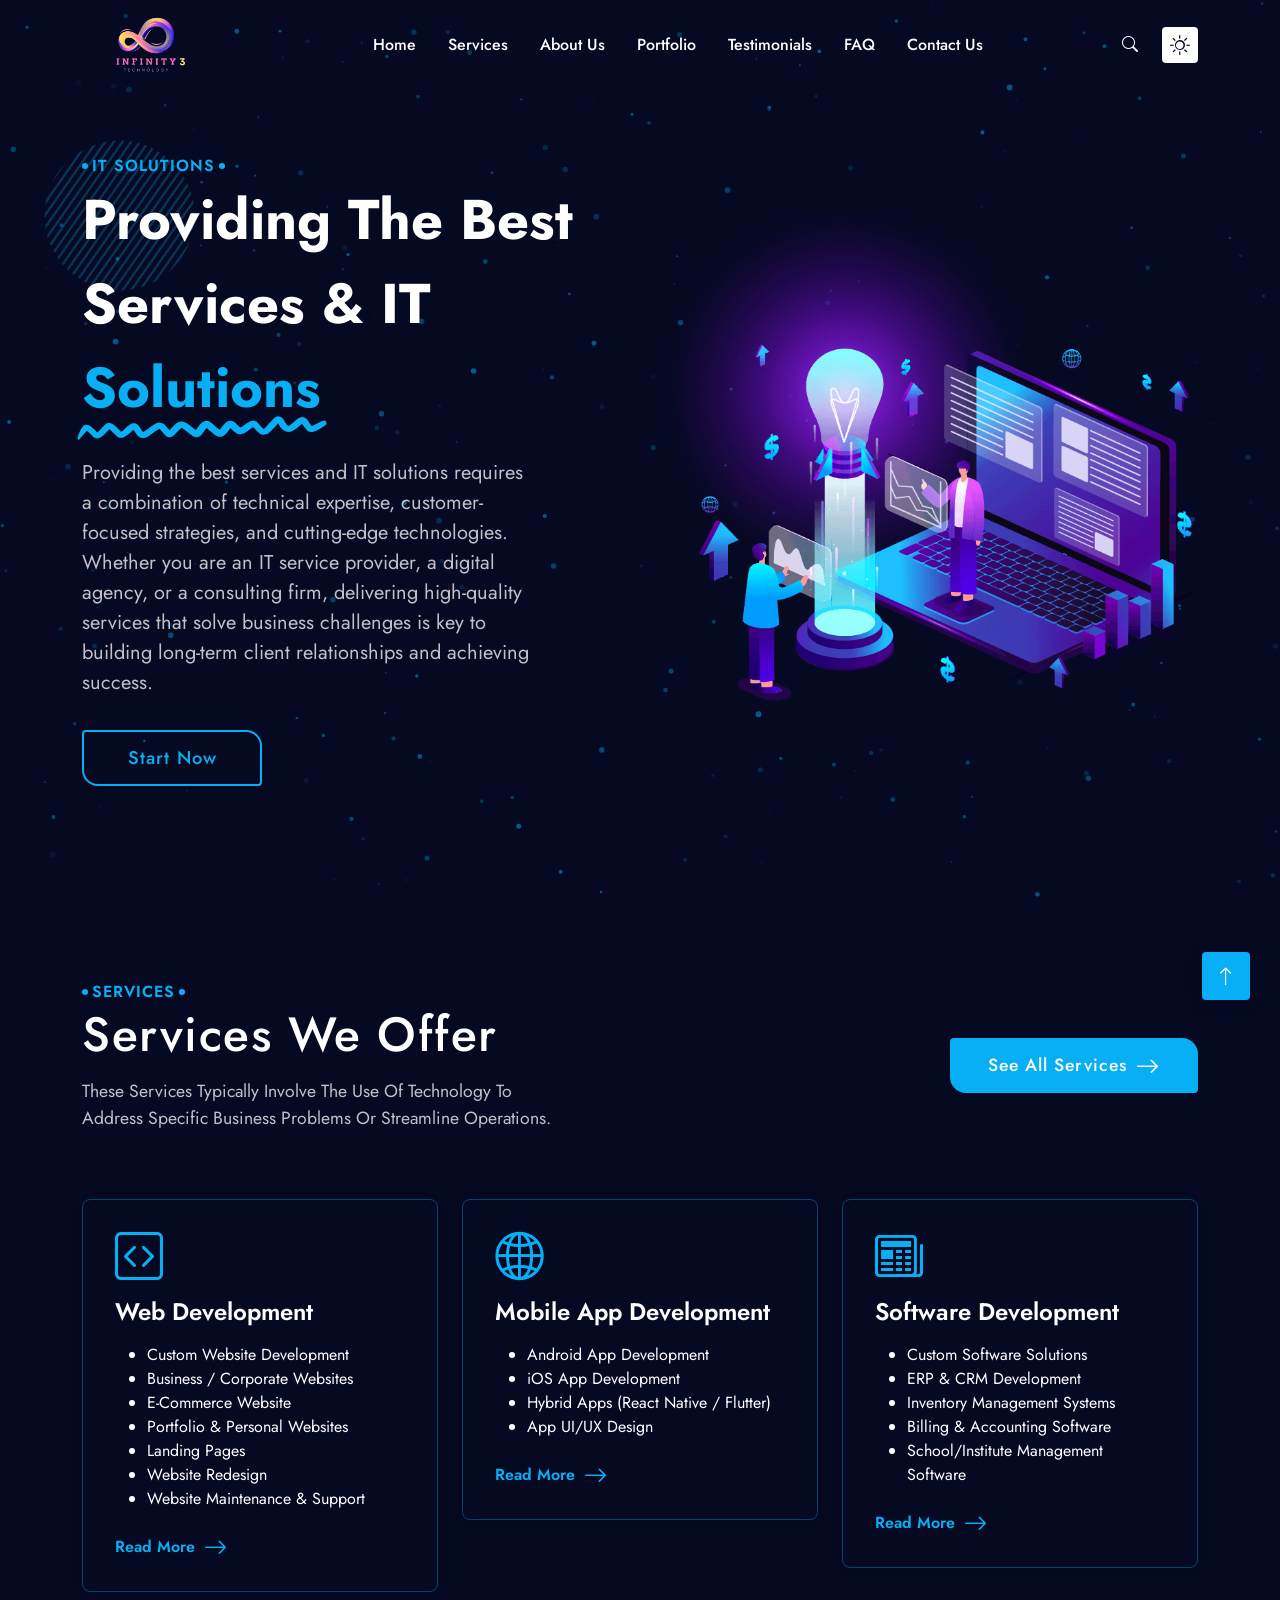
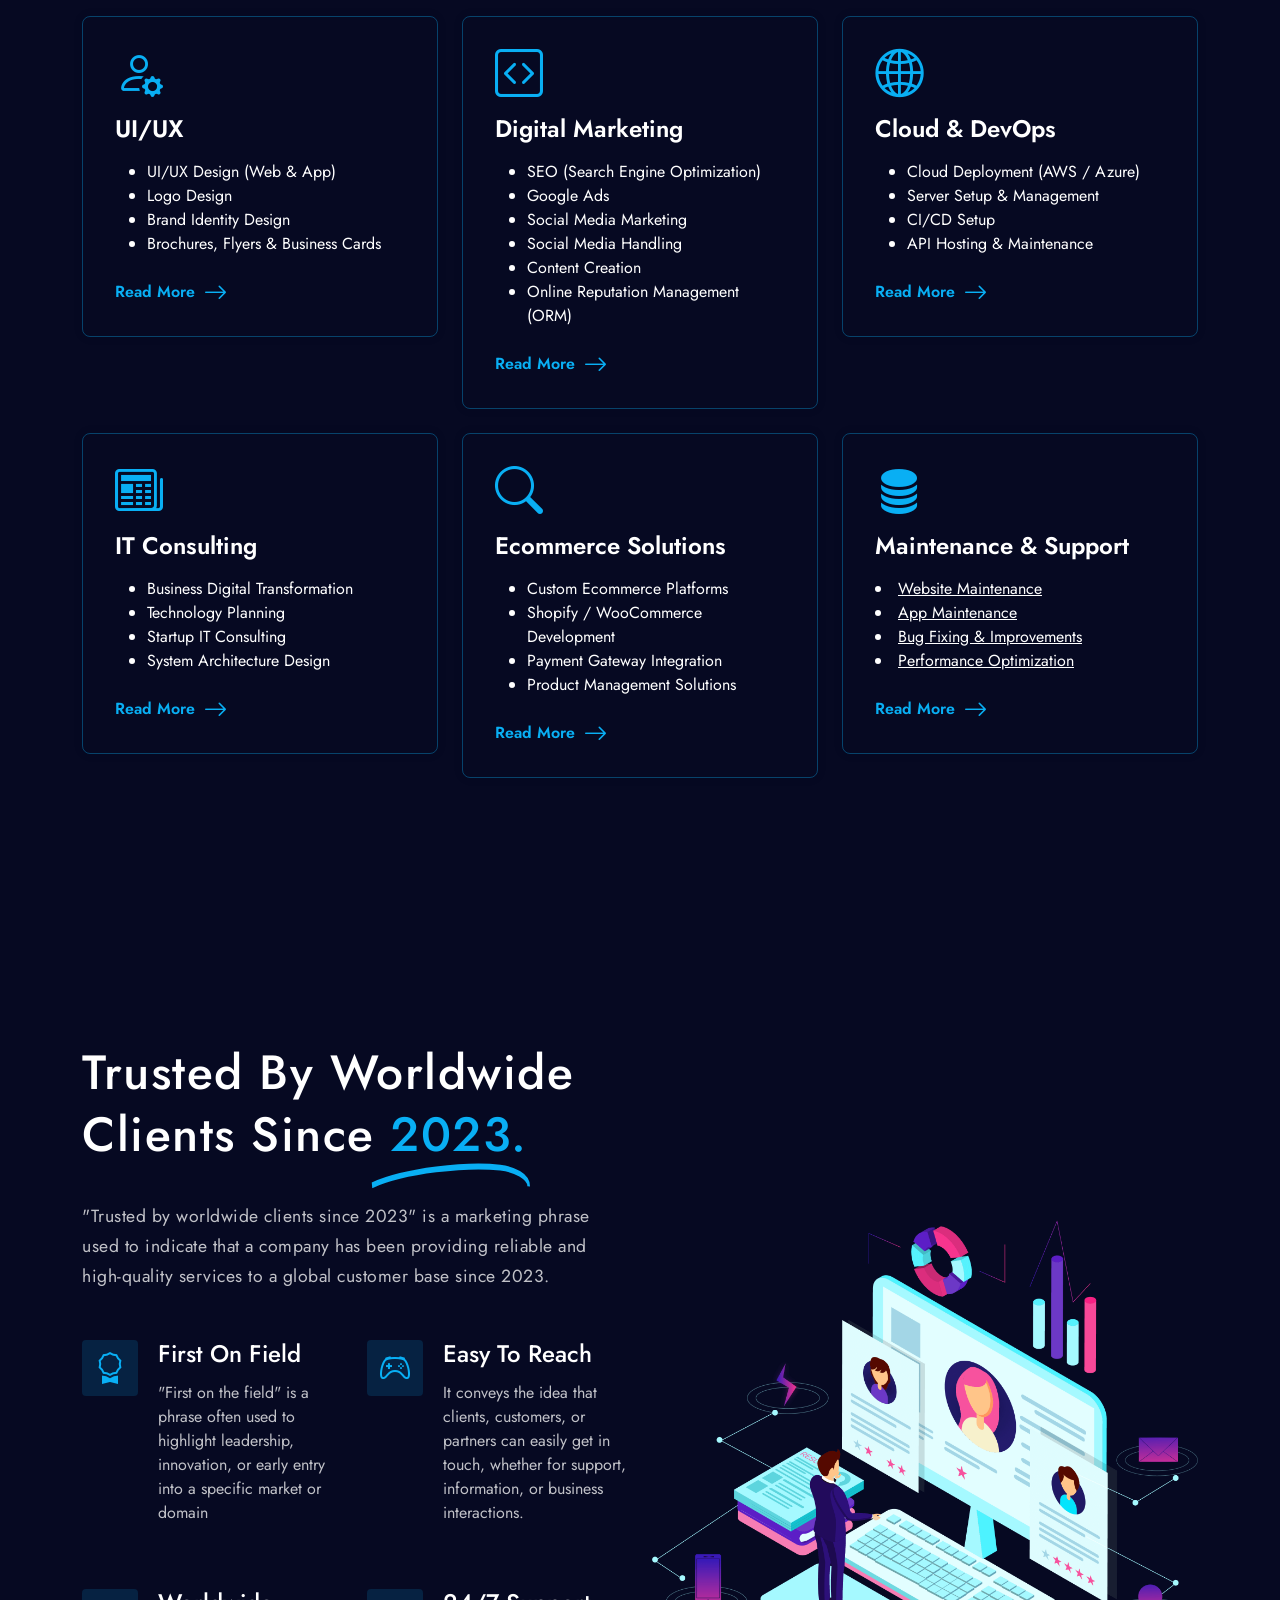
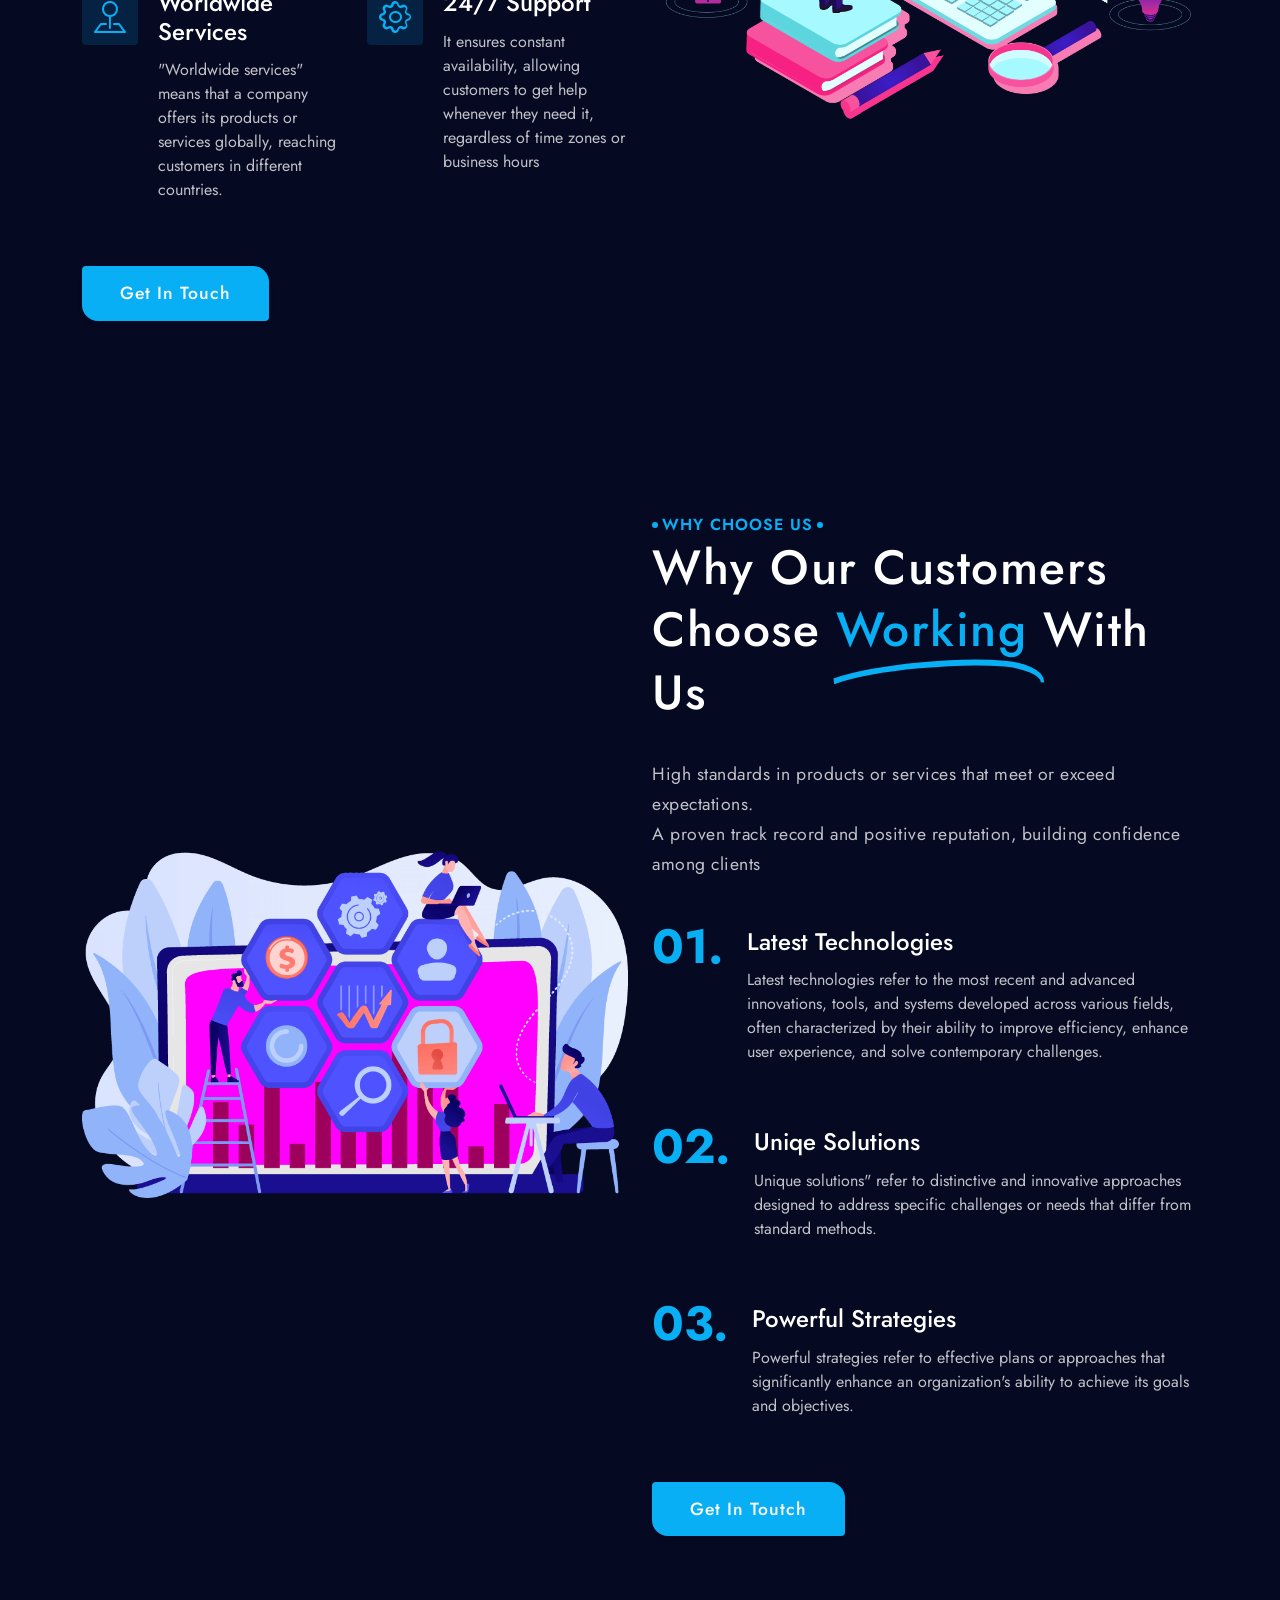
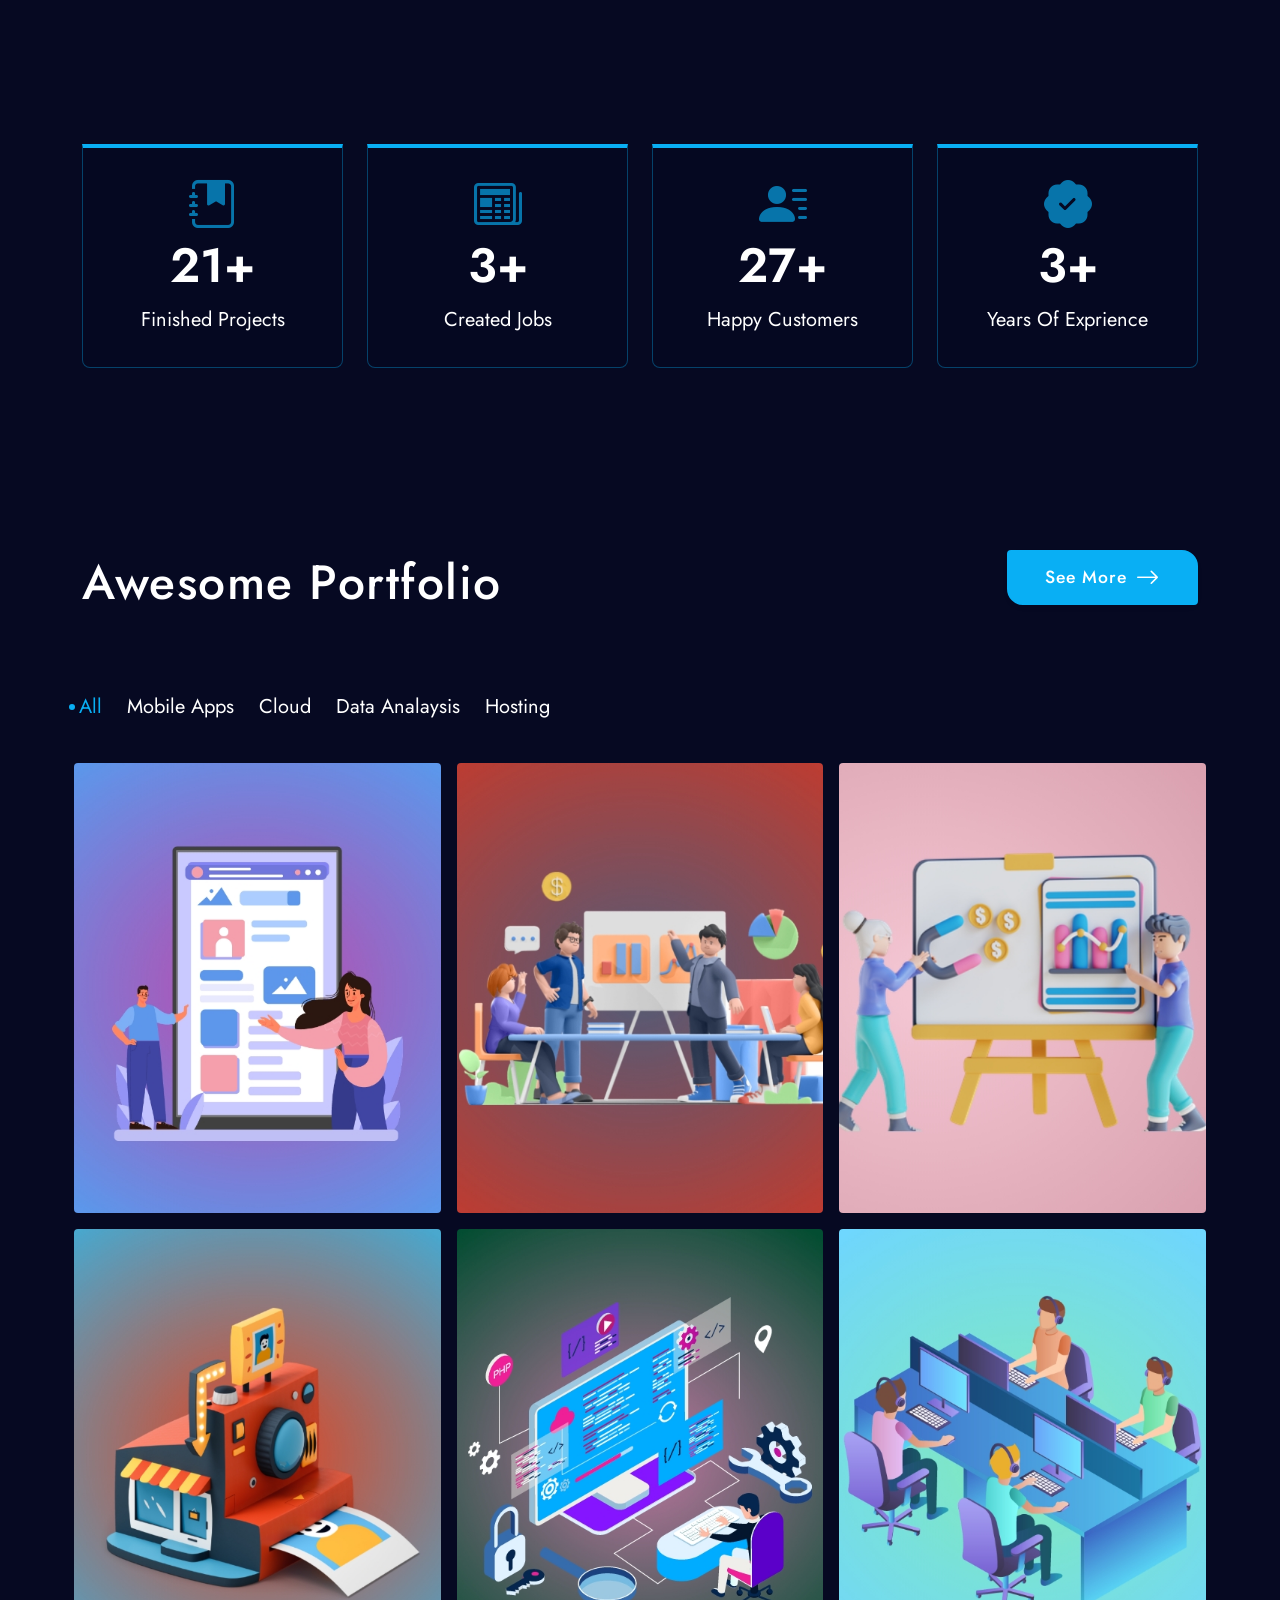
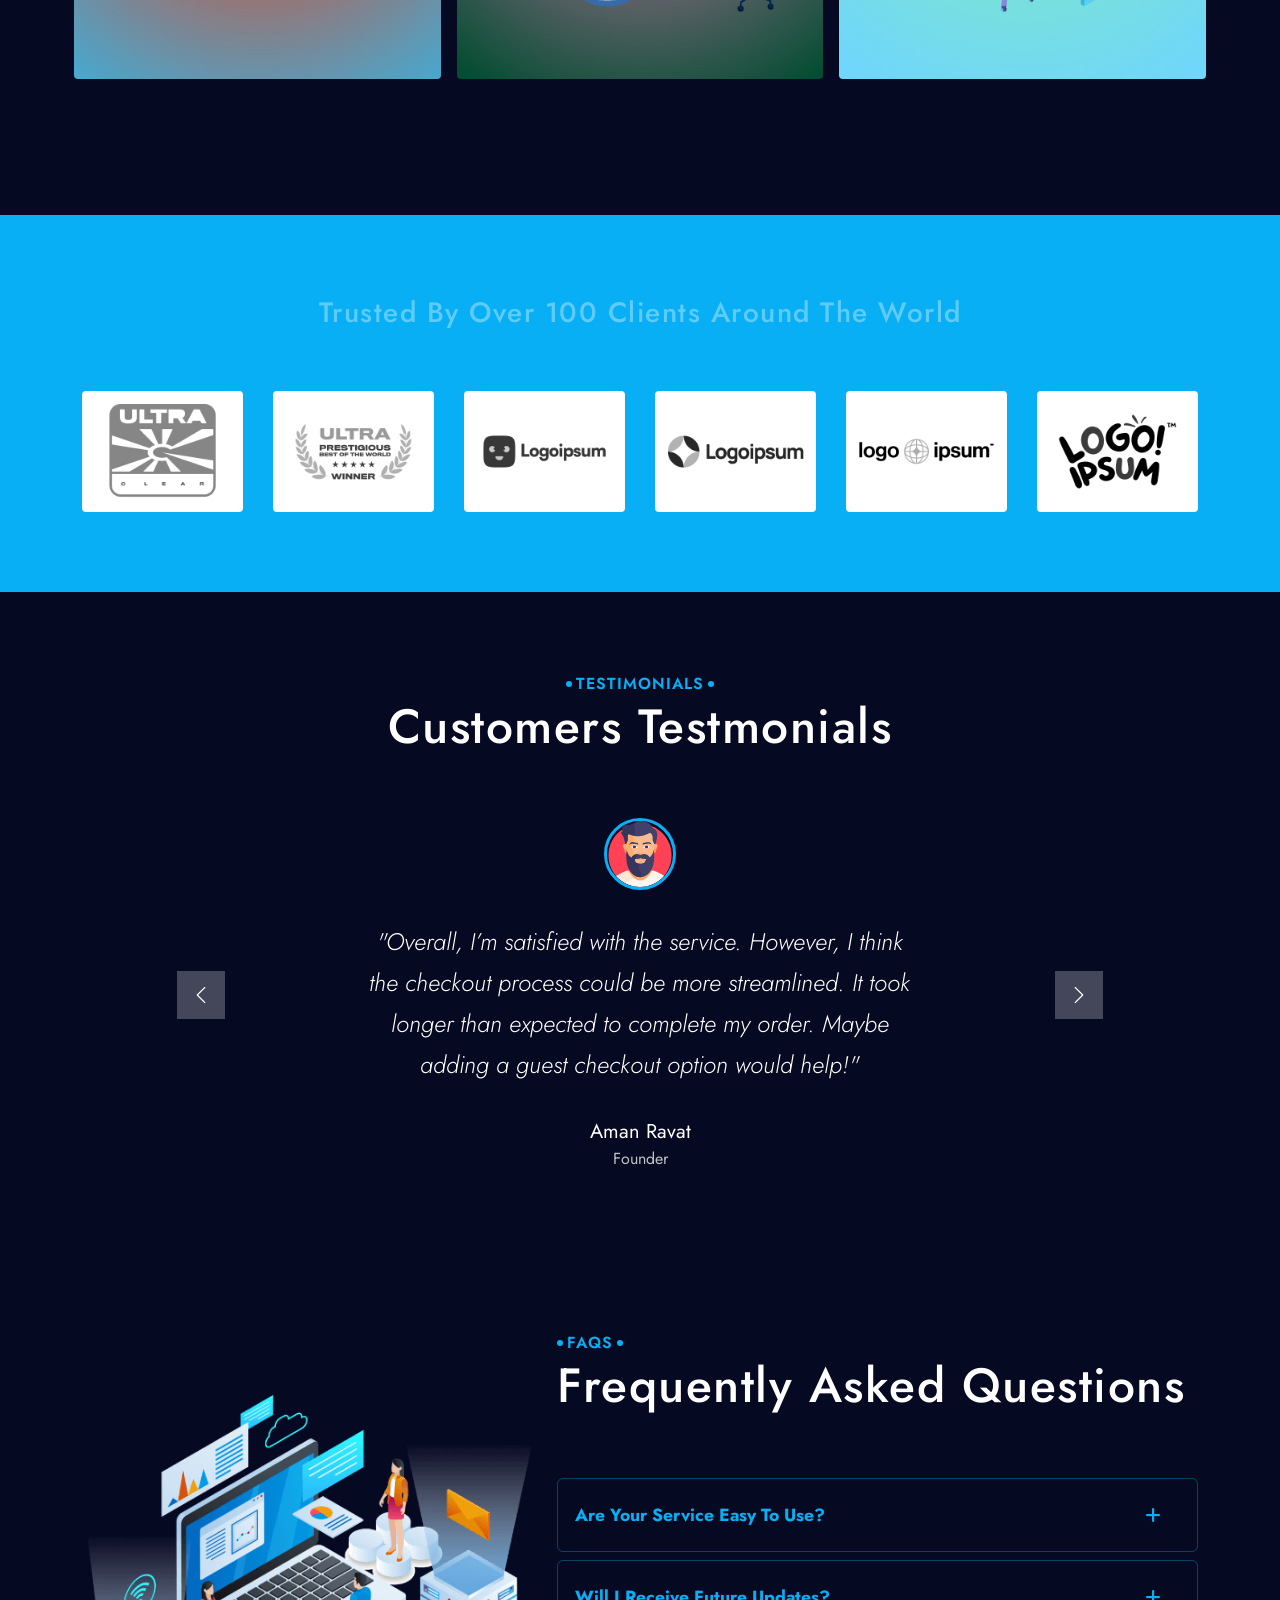
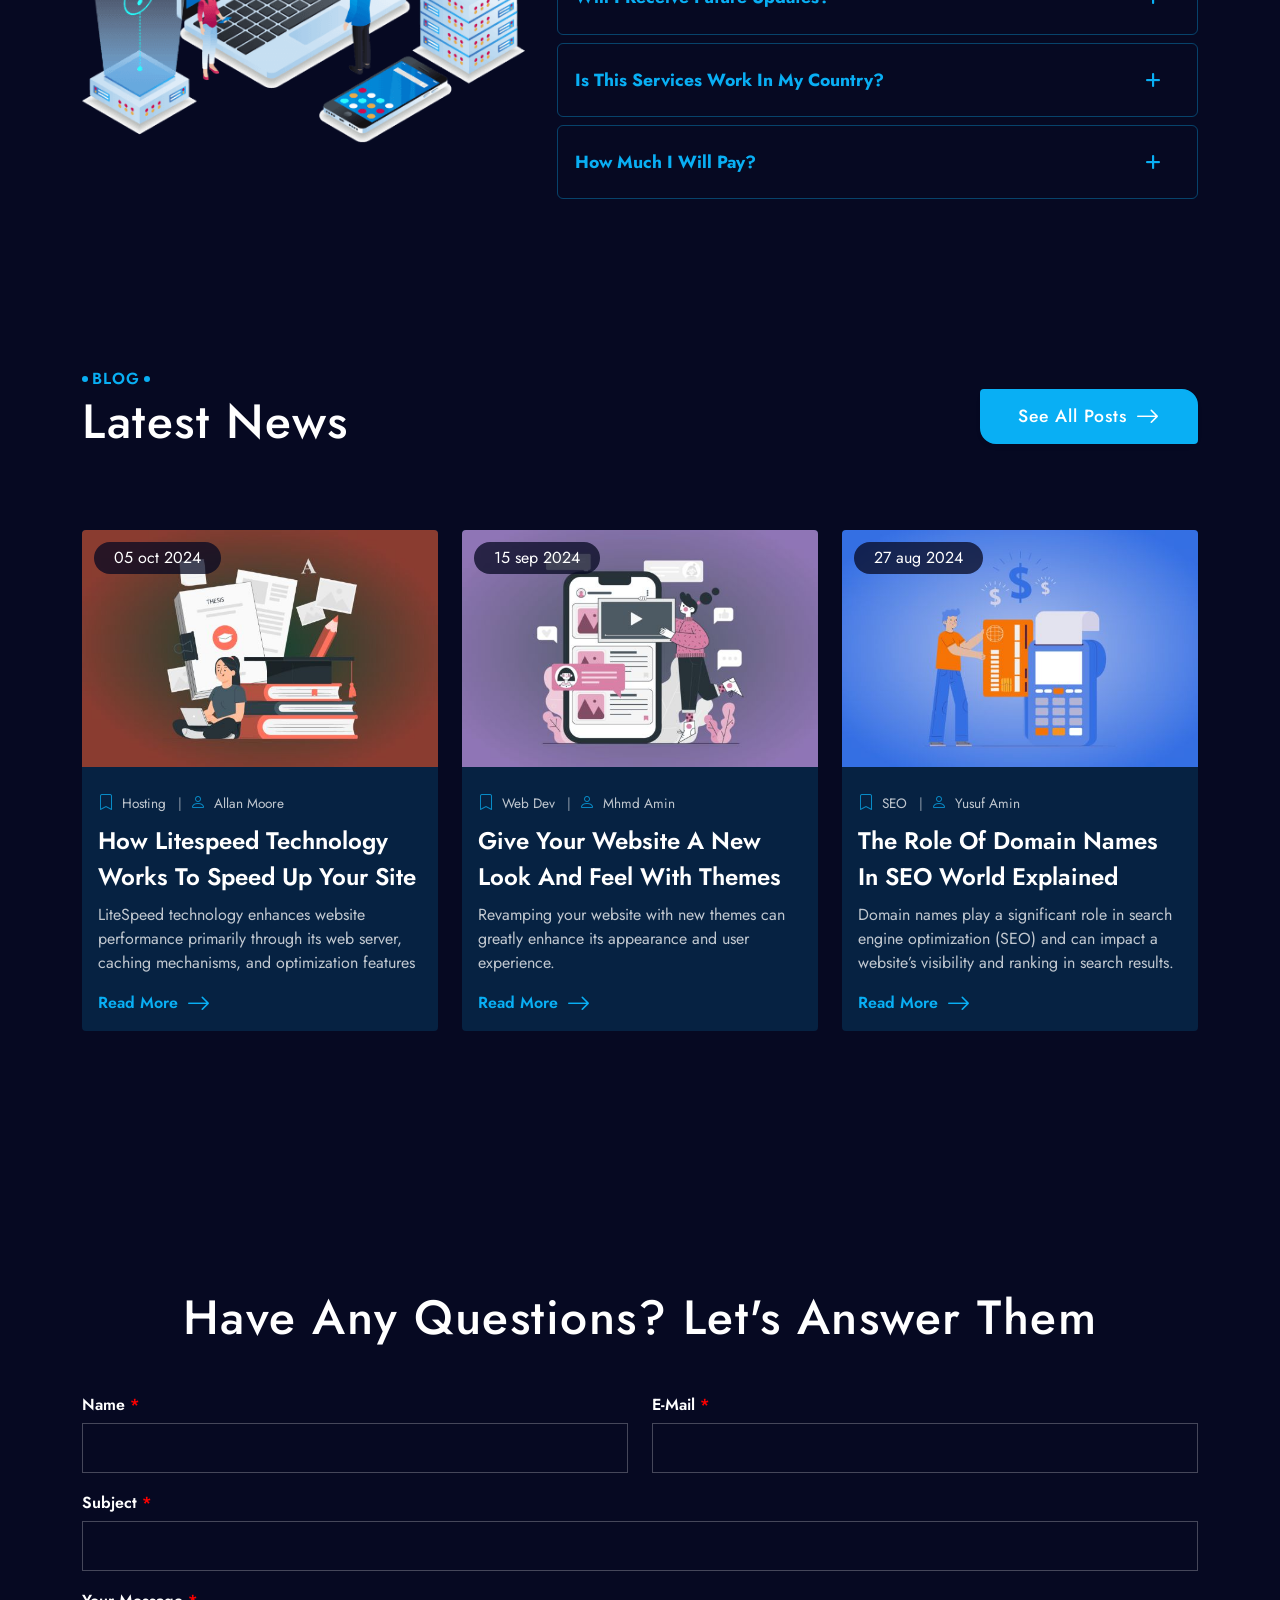
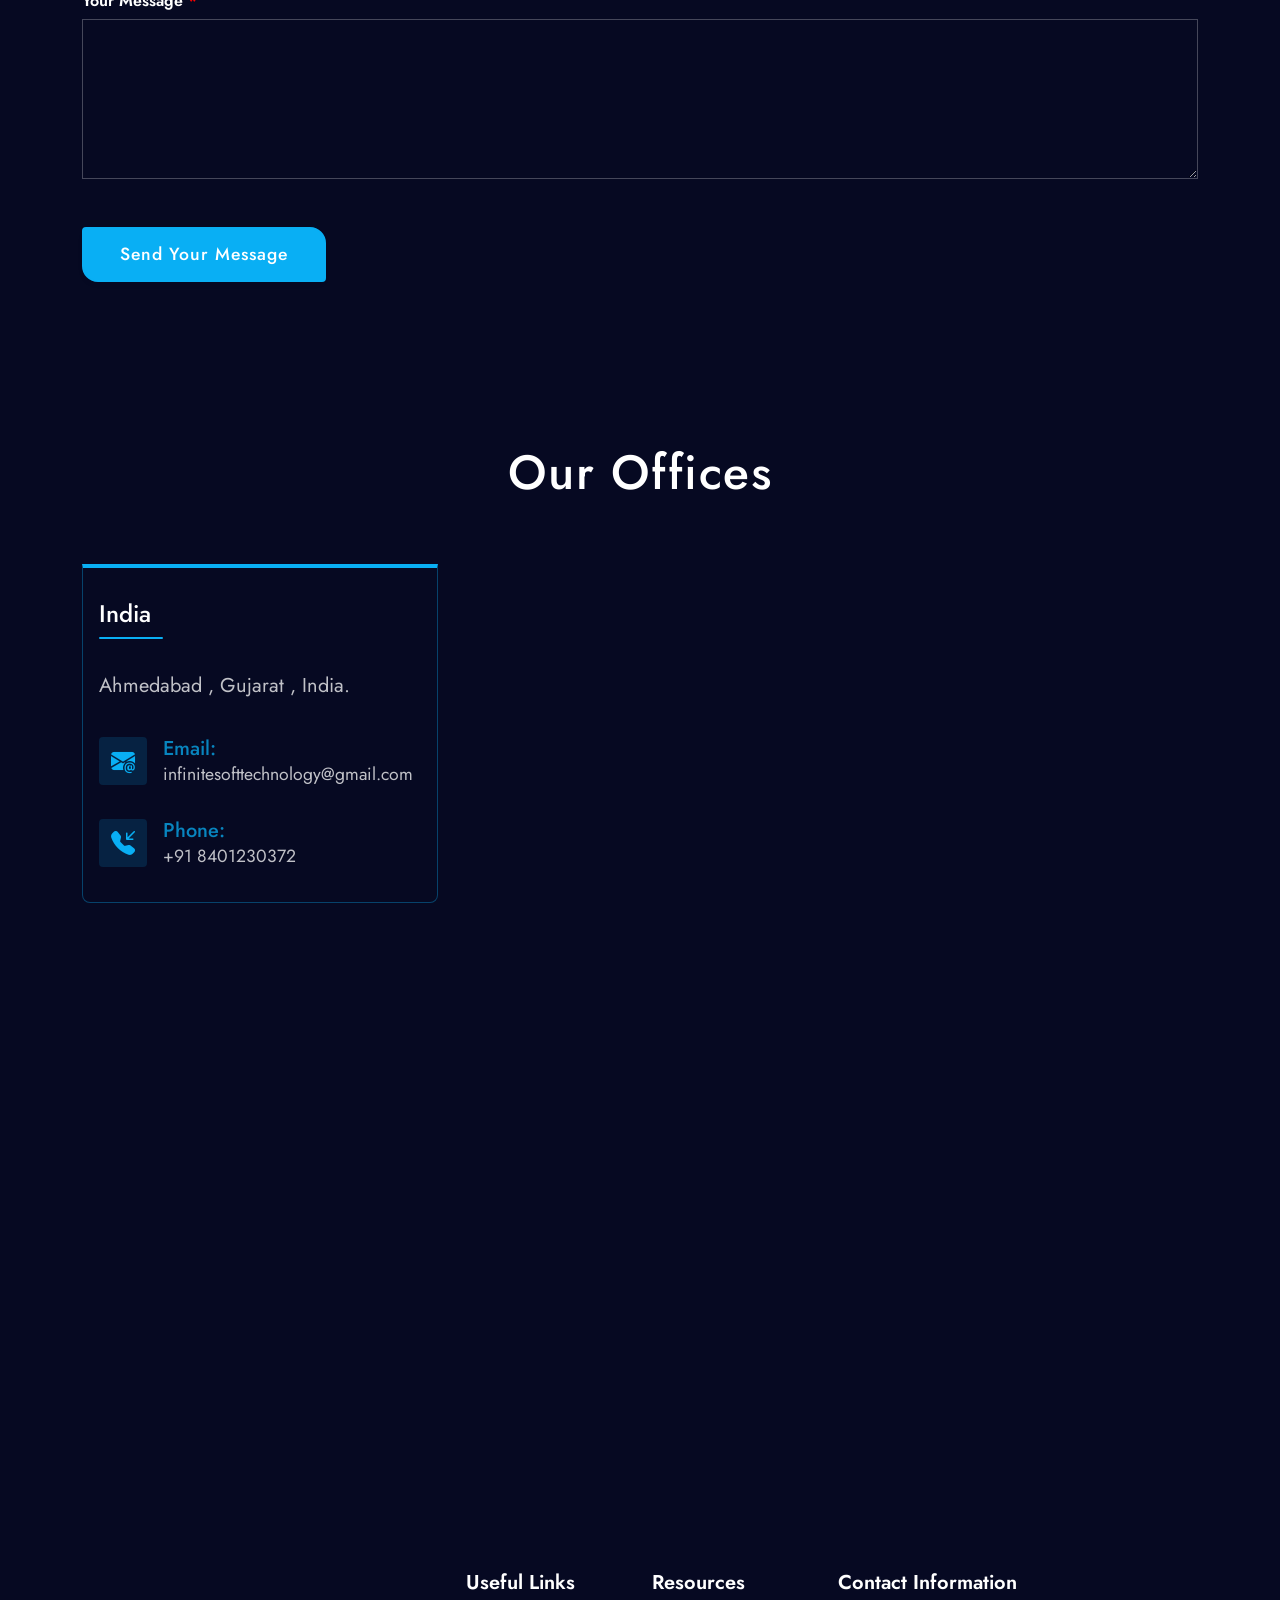
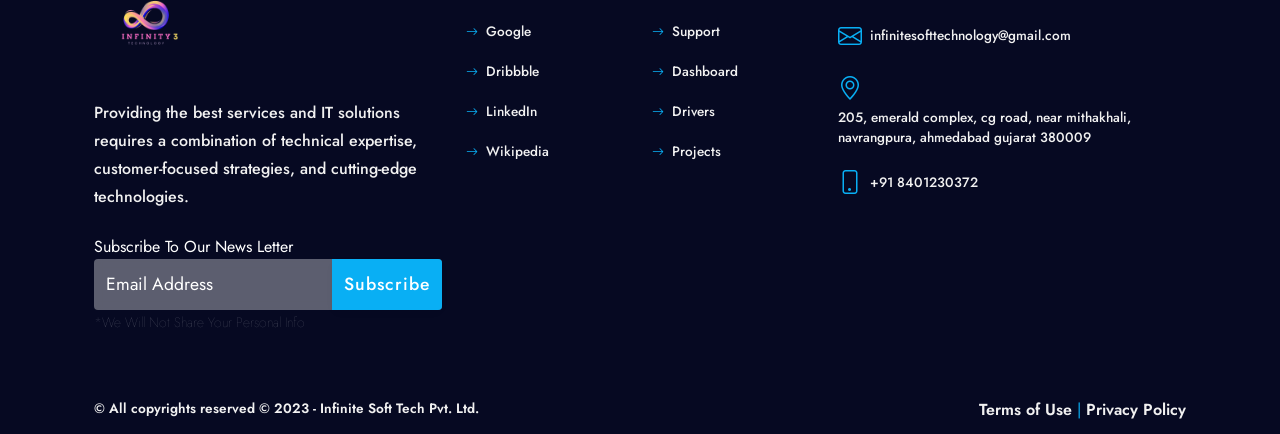
==== index.html @ 39b51731 "22-11-25" ====
<!DOCTYPE html>
<html lang="zxx">
  <head>
    <meta charset="UTF-8">

    <meta name="google-adsense-account" content="ca-pub-5197705462446046">
    <meta name="viewport" content="width=device-width, initial-scale=1.0">
    <meta name="description" content="IT Solutions &amp; Business Services Responsive HTML5 Bootstrap5  Website Template">
    <meta http-equiv="X-UA-Compatible" content="ie=edge">
    <link rel="stylesheet" href="https://cdn.jsdelivr.net/npm/bootstrap-icons@1.11.3/font/bootstrap-icons.min.css">
    <link href="https://cdn.jsdelivr.net/npm/bootstrap-icons@1.11.3/font/bootstrap-icons.min.css" rel="stylesheet">
       
    
    <script async src="https://pagead2.googlesyndication.com/pagead/js/adsbygoogle.js?client=ca-pub-5197705462446046"
     crossorigin="anonymous"></script>

        <!-- fav icon -->
        <link rel="icon" href="assets/images/logo/image-2.png">
        
        <!-- bootstarp -->
        <link rel="stylesheet" href="css/vendors/bootstrap.min.css">
        
        <!-- animate.css file -->
        <link rel="stylesheet" href="css/vendors/animate.css">
        
        <!-- Swiper -->
        <link rel="stylesheet" href="css/vendors/swiper-bundle.min.css">
        
        <!-- flaticon -->
        <link rel="stylesheet" href="css/vendors/flaticon/flaticon.css">
        
        <!-- fontAwesome -->
        <link rel="stylesheet" href="css/vendors/all.min.css">
        
        
        <!-- bootstrap icons -->
        <link rel="stylesheet" href="css/vendors/bootstrap-icons-1.9.1/bootstrap-icons.css">
        
        <!-- Fancybox -->
        <link rel="stylesheet" href="css/vendors/jquery.fancybox.min.css">
        
        <!-- fonts site preconnect -->
        <link rel="preconnect" href="https://fonts.googleapis.com">
        
        <!-- fonts site preconnect -->
        <link rel="preconnect" href="https://fonts.gstatic.com" crossorigin>
        
        <!-- Font Family -->
        <link rel="stylesheet" href="https://fonts.googleapis.com/css2?family=Jost:wght@400;500;600;700;800&amp;display=swap">
        
        <!-- main-LTR -->
        <link rel="stylesheet" href="css/main-LTR.css">
        <title>Infinity3 Technology</title>
  </head>
  <body class=" dark-theme  landing-page-demo">
    <!--Start Page Header-->
    <header class=" header-basic" id="page-header">
      <div class="header-search-box">
        <div class="close-search"></div>
        <form class="nav-search search-form" role="search" method="get" action="#">
          <div class="search-wrapper"> 
            <label class="search-lbl">Search for:</label>
            <input class="search-input" type="search" placeholder="Search..." name="searchInput" autofocus="autofocus"/>
            <button class="search-btn" type="submit"><i class="bi bi-search icon"></i></button>
          </div>
        </form>
      </div>
      <div class="container">
        <!--Start navbar-->
        <nav class="menu-navbar" id="main-nav">
          <div class="header-logo"><a class="logo-link" href="#"><img class="logo-img light-logo img-fluid" loading="lazy" src="assets/images/logo/image.png" alt="logo"/><img class="logo-img  dark-logo" loading="lazy" src="assets/images/logo/image.png" alt="logo"/></a></div>
          <div class="links menu-wrapper ">
            <ul class="list-js links-list">
              <!-- <li class="menu-item has-sub-menu"><a class="menu-link  active" href="#page-hero">Home<i class="fas fa-plus  plus-icon"> </i></a> -->
                <ul class="sub-menu ">
                  <!-- <li class="menu-item sub-menu-item"><a class="menu-link sub-menu-link " href="index.html">Comming soon...</a></li> -->
                  <!-- <li class="menu-item sub-menu-item"><a class="menu-link sub-menu-link " href="home-2.html">home-2</a></li> -->
                  <!-- <li class="menu-item sub-menu-item"><a class="menu-link sub-menu-link " href="home-3.html">home-3</a></li> -->
                  <!-- <li class="menu-item sub-menu-item"><a class="menu-link sub-menu-link " href="home-rtl.html">home [ RTL languages ]</a></li> -->
                </ul>
              <li class="menu-item has-sub-menu"><a class="menu-link  " href="#page-hero">home</a>
                
              </li>
              <li class="menu-item"><a class="menu-link " href="#services">services </a></li>
              <li class="menu-item"><a class="menu-link " href="#about">about us </a></li>
              <li class="menu-item"><a class="menu-link " href="#portfolio">portfolio  </a></li>
              <li class="menu-item"><a class="menu-link " href="#testimonials">testimonials </a></li>
              <li class="menu-item"><a class="menu-link " href="#faq">FAQ </a></li>
              <li class="menu-item"><a class="menu-link " href="#contact-us">contact us </a></li>
            </ul>
          </div>
          <div class="controls-box">
            <!--Menu Toggler button-->
            <div class="control  menu-toggler"><span></span><span></span><span></span></div>
            <!--search Icon button-->
            <div class="control header-search-btn"><i class="bi bi-search"></i></i></div>
            <!--Dark/Light mode button-->
            <div class="mode-switcher">
              <div class="switch-inner go-light " title="Switch To Light Mode "><i class="bi bi-sun icon "></i></div>
              <div class="switch-inner go-dark" title="Switch To Dark Mode "><i class="bi bi-moon icon "></i></div>
            </div>
            <!--mini shoping cart-->
          </div>
        </nav>
      </div>
      <!--End navbar-->
    </header>
    <!--End Page Header-->
    <!-- Start  Page hero-->
    <section class="page-hero  d-flex align-items-center" id="page-hero">
      <div class="overlay-photo-image-bg" data-bg-img="assets/images/sections-bg-images/pattern-bg-1.jpg" data-bg-opacity=".2"></div>
      <div class="particles-js  dots" id="particles-js"></div>
      <div class="container">
        <div class="row align-items-center">
          <div class="col-12 col-lg-6 ">
            <!--Start of .hero-text-area-->
            <div class="hero-text-area   ">
              <div class="row">
                <!--
                <div class="col-12   ">
                  <div class="hero-social-icons mb-3 ">
                    <div class="sc-wrapper dir-row sc-flat">
                      <ul class="sc-list">
                        <li class="sc-item "><a class="sc-link" href="#0" title="Facebook"><i class="fab fa-facebook-f sc-icon"></i></a></li>
                        <li class="sc-item "><a class="sc-link" href="#0" title="youtube"><i class="fab fa-youtube sc-icon"></i></a></li>
                        <li class="sc-item "><a class="sc-link" href="#0" title="instagram"><i class="fab fa-instagram sc-icon"></i></a></li>
                        <li class="sc-item "><a class="sc-link" href="#0" title="X"><i class="fab fa-x-twitter sc-icon"></i></a></li>
                      </ul>
                    </div>
                  </div>
                </div>
                -->
                <div class="col-12       ">
                  <div class="pre-title ">IT solutions</div>
                  <h1 class="hero-title  ">providing the best  services & IT <span class="featured-text">solutions <svg xmlns="http://www.w3.org/2000/svg" class="wavey-underline"  width="1104.664" height="100.188" viewBox="0 0 1104.664 100.188">  <path id="Path_208" data-name="Path 208" d="M1395.385,1568.169a21.357,21.357,0,0,0-7.563,1.667c-5.893,2.122-10,6.516-13.9,10.646-9.685,10.253-18.565,21-27.757,31.568a74.7,74.7,0,0,1-10.36,9.6,40.274,40.274,0,0,1-4.749,2.291c-.58.154-1.151.288-1.731.406l-.07-.018c-.25-.121-.495-.247-.737-.381a69.246,69.246,0,0,1-9.219-8.363c-3.508-3.913-6.856-7.927-10.125-11.993a84.778,84.778,0,0,0-9.754-10.9,33.9,33.9,0,0,0-4.734-3.159,29.755,29.755,0,0,0-3.86-1.468,8.287,8.287,0,0,0-2.416-.514,25.223,25.223,0,0,0-8.575.116,37.238,37.238,0,0,0-6.61,2.031,55.378,55.378,0,0,0-9.6,5.049c-3.359,2.173-6.689,4.371-9.92,6.667-4.873,3.468-9.73,6.936-14.7,10.3a75.464,75.464,0,0,1-10.418,5.482c-.9.256-1.8.477-2.723.657h-.017q-.244-.123-.486-.252a123.025,123.025,0,0,1-14.522-13.025c-2.21-2.214-4.43-4.419-6.738-6.559a56.755,56.755,0,0,0-6.2-5.1,26.416,26.416,0,0,0-8.359-4.113,24.5,24.5,0,0,0-7.131-.829,24.16,24.16,0,0,0-5.9.953,45.529,45.529,0,0,0-4.43,1.659,25.049,25.049,0,0,0-3.88,2.388,43.866,43.866,0,0,0-7.121,6.052c-2.916,2.919-5.559,6.053-8.162,9.179-4.706,5.669-8.674,11.735-13.477,17.349a40.793,40.793,0,0,1-3.312,3.018c-1.77-.869-3.456-1.838-5.139-2.847-2.985-2.082-5.832-4.252-8.629-6.526-3.388-2.745-6.551-5.7-9.714-8.631q-4.449-4.13-8.909-8.259c-1.375-1.268-2.779-2.529-4.242-3.723-3.7-3.034-7.554-6.052-12.161-8.075-1.444-.531-2.887-1.037-4.341-1.534-.4-.091-.805-.191-1.208-.29q-2.3-.312-4.607-.539a24.017,24.017,0,0,0-7.9,1.153,22.473,22.473,0,0,0-4.194,1.633,32.6,32.6,0,0,0-4.823,3.142,25.689,25.689,0,0,0-3.968,3.7,143.436,143.436,0,0,0-9.822,11.674c-2.524,3.4-4.961,6.84-7.4,10.281-2.548,3.581-5.078,7.193-7.894,10.631l-.04-.024c-7.131-4.818-13.964-9.976-20.737-15.134-7.936-6.035-15.519-12.5-24.183-17.809a56.468,56.468,0,0,0-7.219-3.764,57.227,57.227,0,0,0-6.3-2.181,33.858,33.858,0,0,0-6.424-.846c-1.561.083-3.1.241-4.645.465a27.682,27.682,0,0,0-5.648,1.749,56.414,56.414,0,0,0-9.066,5.332,85.607,85.607,0,0,0-10.647,8.746c-7.2,6.686-13.456,14.117-19.865,21.341-1.1,1.186-2.207,2.358-3.38,3.482-.861-.86-1.69-1.744-2.512-2.624-5.094-5.73-9.878-11.655-15.025-17.348-1.866-2.065-3.753-4.105-5.688-6.111a54.566,54.566,0,0,0-4.606-4.17,26.641,26.641,0,0,0-7.464-4.362,19.329,19.329,0,0,0-3.969-1.268,23.247,23.247,0,0,0-5.412-.448,27.049,27.049,0,0,0-9.252,2.189,64.6,64.6,0,0,0-6.807,3.1,188.563,188.563,0,0,0-24.212,15.654c-7.265,5.4-14.36,11-21.938,16.1a58.665,58.665,0,0,1-8.325,4.456c-.832.234-1.648.426-2.5.589-.122,0-.244,0-.367,0l-.144-.033c-.107-.051-.212-.1-.317-.156a41.819,41.819,0,0,1-3.947-3.516,93.708,93.708,0,0,1-5.968-8.2c-1.867-2.852-3.585-5.779-5.432-8.639-3.28-5.091-6.748-10.223-11.767-14.261a20.525,20.525,0,0,0-7.534-3.789,16.866,16.866,0,0,0-4.292-.655,33.2,33.2,0,0,0-5.363.456c-1.316.381-2.612.821-3.87,1.318a27.008,27.008,0,0,0-3.428,1.816c-1.561.954-3.045,2-4.547,3.018a171.305,171.305,0,0,0-17.327,13.979c-5.795,5.153-11.268,10.63-17.718,15.214a48.483,48.483,0,0,1-4.709,2.516c-.392.114-.784.217-1.182.313-5.283-3.993-9.674-8.814-14.118-13.45-4.312-4.477-8.594-9-13.29-13.2-5.284-4.718-11.05-9.369-18.318-11.765a28.559,28.559,0,0,0-7.475-1.194c-1.424.124-2.838.306-4.233.539-1.307.414-2.6.862-3.879,1.343a33.49,33.49,0,0,0-5.452,3.607,42.418,42.418,0,0,0-4.754,4.833c-3.808,4.195-7.459,8.482-11.241,12.69-2.722,2.866-5.442,5.741-8.334,8.495a110.3,110.3,0,0,1-12.253,10.513c-.676.4-1.355.765-2.053,1.107-3.421-2.787-6.435-5.972-9.5-9.025s-6.12-6.1-9.273-9.071c-4.98-4.685-10.205-9.336-16.334-12.951a29.591,29.591,0,0,0-7.347-3.325,14.36,14.36,0,0,0-4.086-.688c-.491-.05-.992-.091-1.493-.141a36.093,36.093,0,0,0-3.782.489c-1.158.39-2.3.8-3.417,1.26a11.837,11.837,0,0,0-3.684,2.786,38.113,38.113,0,0,0-4.145,5.257,156.759,156.759,0,0,0-12.012,22.046c-1.651,3.549-3.016,7.172-4.371,10.8-.639,1.733-1.16,3.5-1.876,5.207-1.062,2.545-2.1,5.082-3.271,7.595a1.894,1.894,0,0,0,1.1,2.28,2.668,2.668,0,0,0,3.261-.73c2.73-3.971,5.716-7.736,8.859-11.475,2.878-3.424,5.933-6.749,8.919-10.107,5.268-5.9,10.466-11.851,15.731-17.75.333.183.663.37.993.562,7.6,5.265,13.967,11.673,20.286,17.984,2.485,2.479,4.94,4.983,7.484,7.421,2.515,2.413,5.019,4.933,8.261,6.707a18.993,18.993,0,0,0,6.217,2.173,21.641,21.641,0,0,0,10.373-.9c7.366-2.421,12.926-7.346,18.426-11.964,3.006-2.529,5.727-5.365,8.5-8.093,5.2-5.118,10.08-10.457,14.958-15.8,1.527-1.616,3.039-3.23,4.73-4.709.706.36,1.393.741,2.075,1.144,7.925,5.608,14.364,12.627,20.846,19.375,3.2,3.325,6.424,6.625,9.822,9.808a45.086,45.086,0,0,0,7.966,6.128,11.269,11.269,0,0,0,2.259,1.135c.874.316,1.748.622,2.623.937a12.809,12.809,0,0,0,4.155.68,26.906,26.906,0,0,0,11.226-1.4c7.927-2.57,14.409-7.429,20.283-12.47,3.094-2.653,6.07-5.414,9.125-8.093a234.791,234.791,0,0,1,18.358-14.822c4.517,5.537,7.877,11.693,11.747,17.551a73.925,73.925,0,0,0,7.5,9.568,51.738,51.738,0,0,0,4.686,4.46,29.5,29.5,0,0,0,3.427,2.363,24.359,24.359,0,0,0,5.3,2.421c5.706,2.032,12.306,1.617,18.023-.165,8.035-2.5,14.615-7.147,21.118-11.707,3.084-2.164,6.079-4.42,9.075-6.667,5.769-4.312,11.51-8.631,17.485-12.724a113.949,113.949,0,0,1,16.474-8.936,64.641,64.641,0,0,1,8.45,7.941c4.85,5.48,9.537,11.053,14.432,16.5a87.007,87.007,0,0,0,9.341,9.427,26.069,26.069,0,0,0,3.055,2.073,10.084,10.084,0,0,0,3.536,1.467,13.307,13.307,0,0,0,4.862.913,29.729,29.729,0,0,0,5.353-.639c3.418-.746,6.267-2.795,8.919-4.618a39.946,39.946,0,0,0,5.019-4.428c5.363-5.2,10.038-10.894,15.274-16.185a121.467,121.467,0,0,1,16.741-14.571c.87-.521,1.749-1.014,2.662-1.475l.276.073a51.763,51.763,0,0,1,6.551,3.257c6.848,4.661,13.244,9.761,19.747,14.756,7.259,5.572,14.665,11.069,22.317,16.243a57.253,57.253,0,0,0,8.819,5.281,20.68,20.68,0,0,0,9.312,1.883,19.363,19.363,0,0,0,7.406-1.7,42.414,42.414,0,0,0,5.382-3.3,20.763,20.763,0,0,0,2.161-1.924c1.454-1.393,2.741-2.926,4.077-4.394,1.325-1.451,2.485-3.01,3.673-4.544,1.463-1.881,2.878-3.78,4.293-5.687,4.834-6.49,9.512-13.021,14.91-19.18.555-.552,1.122-1.089,1.708-1.61.1.057.209.115.313.173,6.282,4.5,11.65,9.908,17.2,15.02a163.615,163.615,0,0,0,18.485,15.231c2.269,1.55,4.6,3.027,6.945,4.486a47.181,47.181,0,0,0,6.3,3.283,27.077,27.077,0,0,0,11.138,2.255,24.392,24.392,0,0,0,9.577-2.23,41.8,41.8,0,0,0,7.868-4.934,53.288,53.288,0,0,0,7.15-7.2c1.327-1.509,2.614-3.052,3.841-4.618,4.5-5.763,8.879-11.569,13.724-17.12,1.206-1.237,2.419-2.456,3.718-3.613,2.214,1.819,4.255,3.788,6.308,5.75,2.367,2.255,4.656,4.56,7,6.824,2.219,2.139,4.468,4.286,6.884,6.277.757.621,1.523,1.243,2.279,1.865a55.074,55.074,0,0,0,6.394,4.32,20.453,20.453,0,0,0,4.43,1.774,14.3,14.3,0,0,0,3.242.912c4.007.87,8.064.415,12.061-.158a34.471,34.471,0,0,0,7.5-2.321,63.157,63.157,0,0,0,6.434-2.977,109.528,109.528,0,0,0,10.53-6.592c2.848-1.948,5.687-3.913,8.437-5.952,5.157-3.823,10.248-7.693,15.573-11.348,1.425-.856,2.851-1.677,4.356-2.4a46.694,46.694,0,0,1,3.826,3.609c5.82,6.463,11.621,12.927,17.91,19.072a76.822,76.822,0,0,0,7.387,6.351,26.97,26.97,0,0,0,8.683,4.552,25.388,25.388,0,0,0,11.629.556,46.95,46.95,0,0,0,8.094-2.454,37.83,37.83,0,0,0,8.408-4.561,81.5,81.5,0,0,0,8.349-6.807c3.378-3.018,6.335-6.434,9.36-9.7,2.8-3.017,5.569-6.052,8.369-9.07,3.034-3.266,6.07-6.534,9.164-9.759,1.748-1.807,3.5-3.615,5.264-5.406,1.345-1.375,2.7-2.738,4.142-4.033,1.959,2.939,3.523,6.068,5.287,9.091a102.254,102.254,0,0,0,7.357,11.152,73.1,73.1,0,0,0,9.45,9.916,54.363,54.363,0,0,0,4.38,3.4,37.472,37.472,0,0,0,6.885,4,27.526,27.526,0,0,0,6.9,1.948,28.637,28.637,0,0,0,4.765.4,38.314,38.314,0,0,0,6.521-.713,34.284,34.284,0,0,0,7.22-2.255,55.5,55.5,0,0,0,7.534-3.673c8.564-4.892,15.921-11.276,23.14-17.478,2.564-2.2,5.1-4.427,7.642-6.642,2.695-2.334,5.41-4.692,8.34-6.825.169.152.337.308.5.465,2.514,3,4.676,6.19,7,9.3,2.23,2.993,4.509,5.961,6.807,8.921,2.092,2.7,4.243,5.423,6.561,8a54.978,54.978,0,0,0,7.072,7.13,18.737,18.737,0,0,0,6.876,3.467,26.353,26.353,0,0,0,10.47.3,71.973,71.973,0,0,0,15.814-5.315c2.74-1.193,5.363-2.537,8.015-3.863,3.841-1.924,7.524-4.022,11.236-6.111,1.474-.829,2.859-1.774,4.273-2.661,2.22-1.394,4.538-2.737,6.66-4.246,1.7-1.2,3.388-2.421,5.077-3.631,2.614-1.874,4.922-3.972,7.368-6a5.547,5.547,0,0,0,1.149-7.545,7.359,7.359,0,0,0-4.411-2.869,9.332,9.332,0,0,0-5.687.63c-.386.141-.768.284-1.152.427-2.566.891-5.157,1.755-7.609,2.84-2.092.928-4.194,1.857-6.286,2.786-3.252,1.442-6.345,3.159-9.488,4.742-8.387,4.231-16.5,8.768-25.376,12.235-1.145.358-2.293.671-3.47.941q-.555-.505-1.08-1.033a179.832,179.832,0,0,1-11.553-16.28c-2.043-3.109-4.107-6.193-6.228-9.261a49.911,49.911,0,0,0-3.281-4.17c-.933-1.054-1.9-2.09-2.9-3.1a24.214,24.214,0,0,0-20.44-6.153c-7.593,1.269-13.319,6.128-18.564,10.613-2.878,2.463-5.648,5-8.447,7.529a194.132,194.132,0,0,1-19.2,15.756,54.882,54.882,0,0,1-7.621,3.938c-.888.246-1.764.449-2.673.624-.143,0-.286.006-.43.006-.308-.063-.612-.133-.916-.209-.712-.338-1.4-.7-2.069-1.094a58.392,58.392,0,0,1-7.122-6.2,70.261,70.261,0,0,1-7.978-11.366c-1.778-3.168-3.477-6.368-5.225-9.552a26.78,26.78,0,0,0-9.774-10.63,21.285,21.285,0,0,0-6.944-2.544,22.865,22.865,0,0,0-4.153-.379c-.164,0-.328,0-.493.005Zm-2.8,18.564a9.723,9.723,0,0,1,1.384.495q-.693-.246-1.384-.495Zm7.023.141q-.51.184-1.025.367.5-.2,1.025-.367Zm100.709,4.264-.2.022.2-.022Zm1.365.167.107.038-.107-.037Zm-.949.133,0,0-.126.044.124-.046Zm-216.174,15.218,0,0c-.139.017-.278.032-.416.047.137-.019.274-.036.411-.05Zm1.107.139c.114.04.227.082.338.127l-.348-.123.01,0Zm-.411.191q.348.219.68.459l-.691-.453.011-.006Zm-105.625,1.694q.443.139.868.31l-.868-.31Zm-100.207.6-.692.077c.228-.033.46-.059.692-.077Zm-1.295.444c.1.014.19.028.284.045l-.3-.033.014-.012Zm364.3.261c-.211.029-.422.053-.633.074l0,0,.629-.072Zm-.653.075h0l-.019,0,.021,0Zm-476.071,1-.841.1c.28-.046.56-.078.841-.1Zm1.352.005c.283.022.566.055.851.1l-.857-.1.006,0Zm-.67.1-1.043.37q.512-.21,1.043-.37Zm575.443.37.324.213-.011,0c-.106-.07-.211-.142-.313-.216Zm1.708.191c-.3.046-.6.08-.9.1h0l.9-.1Zm-673.33,2.85c.182.016.366.035.548.06q-.274-.029-.548-.06Zm-.8.117q.425.134.837.3c-.282-.1-.563-.2-.845-.3l.008,0Zm-222.3.606-.54.062c.179-.026.358-.047.54-.062Zm-2.374.542.014.007-.252.09c.078-.034.159-.066.238-.1Zm.988.215c.066.023.132.048.2.073l-.2-.071v0Zm105.433.264c.17.054.336.113.5.175l-.5-.175Zm6.246.662-.6.068h0q.294-.045.6-.067Zm466.3.208,1.233.438c-.419-.126-.83-.273-1.233-.438Zm-.147.514.648.075c-.216-.021-.432-.045-.648-.075Zm-581.111,1.426c-.421.467-.847.929-1.269,1.39l1.269-1.39Zm684.823,5.083c.547.06,1.1.12,1.641.182a10.366,10.366,0,0,1-1.641-.182Zm-409.006,2.022c-.58.631-1.156,1.264-1.737,1.894.578-.629,1.158-1.265,1.737-1.894Zm220.5,3.282.669.076c-.225-.019-.448-.045-.669-.076Zm-345.858,6.8c.269.18.541.358.812.537-.278-.169-.549-.347-.812-.537Zm-.03.506,1.242.439a12.42,12.42,0,0,1-1.242-.439Zm-97.6.092.5.056c-.167-.016-.334-.034-.5-.056Zm97.8.423c.287.03.574.063.861.1-.288-.024-.574-.055-.861-.1Zm-201.748,2.76.552.36-.016.008c-.182-.118-.361-.24-.536-.368Zm-1.5.564,1.3.145-.017.007-.01,0a9.2,9.2,0,0,1-1.275-.154Zm2.877.092c-.062.008-.125.014-.187.021h0l.189-.02Z" transform="translate(-504.796 -1565.664)" fill="none" stroke="#030303" stroke-width="5"/></svg>  </span><span class="design-element rounded-shape stripes"></span></h1>
                </div>
                <div class="col-10       ">
                  <p class="hero-subtitle ">Providing the best services and IT solutions requires a combination of technical expertise, customer-focused strategies, and cutting-edge technologies. Whether you are an IT service provider, a digital agency, or a consulting firm, delivering high-quality services that solve business challenges is key to building long-term client relationships and achieving success.</p>
                </div>
                <div class="col-12   ">
                  <div class="cta-links-area "><a class=" btn-outline cta-link cta-link-primary " href="#0">start now</a>
                    <div class="play-btn-row-dir "><a class="video-link" href="#" role="button" title="play" data-fancybox="data-fancybox">
                        <!--
                       <div class="play-video-btn">
                          <div class="play-btn"> <i class="fas fa-play icon"></i></div>
                        </div>

                      -->
                      
                    </a></div>
                  </div>
                </div>
              </div>
            </div>
          </div>
          <!--start of image-area -->
          <div class="col-12   mx-md-auto col-lg-6 text-center " data-tilt>  
            <div class="hero-image-area mb-5 mb-lg-0">
              <div class="hero-img-wraper  "><img class="img-fluid " src="assets/images/hero/illustration-1.png" alt="" draggable="false"></div>
            </div>
          </div>
        </div>
      </div>
    </section>
    <!--End of .hero-text-area-->
    <!-- End  Page hero-->
    <!-- Start  services Section-->
    <section class="services services-boxed mega-section  " id="services">
      <div class="container">
        <div class="sec-heading  ">
          <div class="content-area"><span class=" pre-title       wow fadeInUp " data-wow-delay=".2s">services</span>
            <h2 class=" title    wow fadeInUp" data-wow-delay=".4s"><span class='hollow-text'>services</span> we offer</h2>
            <p class="subtitle   wow fadeInUp " data-wow-delay=".6s">These services typically involve the use of technology to  <br>address specific business problems or streamline operations.</p>
          </div>
          <div class=" cta-area   wow fadeInUp" data-wow-delay=".8s"><a class="cta-btn btn-solid    ">see all services <i class="bi bi-arrow-right icon "></i></a></div>
        </div>
        <div class="row gx-4 gy-4 services-row ">  
          <div class="col-12 col-md-6  col-lg-4 mx-auto ">
            <!--Start First service box-->
            <div class="box service-box  wow fadeInUp reveal-start" data-wow-offset="0" data-wow-delay=".1s">
              <div class="service-icon"><i class="bi bi-code-square font-icon"></i></div><span class="service-num hollow-text">1    </span>
              <div class="service-content">
                <h3 class="service-title">web development</h3>
                <ul>
                  <li>Custom Website Development
</li>
                  <li>Business / Corporate Websites</li>
                  <li>E-Commerce Website
</li>
                  <li>Portfolio & Personal Websites
</li>
                  <li>Landing Pages</li>
                  <li>Website Redesign</li>
                  <li>Website Maintenance & Support</li>
                </ul>
              </div><a class="read-more" href="#0">read more<i class="bi bi-arrow-right icon "></i></a>
            </div>
            <!-- End First service box   -->
          </div>
          <div class="col-12 col-md-6  col-lg-4 mx-auto ">
            <!--Start Second service box-->
            <div class="box service-box  wow fadeInUp reveal-start" data-wow-offset="0" data-wow-delay=".2s">
              <div class="service-icon"><i class="bi bi-globe2 font-icon"></i></div><span class="service-num hollow-text">2    </span>
              <div class="service-content">
                <h3 class="service-title"> Mobile App Development
</h3>
                <ul>
                  <li>Android App Development
</li>
                  <li>iOS App Development
</li>
                  <li>Hybrid Apps (React Native / Flutter)
</li>
                  <li>App UI/UX Design
</li>
                 
                </ul>
              </div><a class="read-more" href="#0">read more<i class="bi bi-arrow-right icon "></i></a>
            </div>
            <!-- End Second service box-->
          </div>
          <div class="col-12 col-md-6  col-lg-4 mx-auto  ">
            <!--Start Third service box-->
            <div class="box service-box  wow fadeInUp reveal-start" data-wow-offset="0" data-wow-delay=".3s">
              <div class="service-icon"><i class="bi bi-newspaper font-icon"></i></div><span class="service-num hollow-text">3    </span>
              <div class="service-content">
                <h3 class="service-title">Software Development
</h3>
               <ul>
                  <li>Custom Software Solutions
</li>
                  <li>ERP & CRM Development
</li>
                  <li>Inventory Management Systems
</li>
                  <li>Billing & Accounting Software
</li>
                  <li>School/Institute Management Software
</li>
                </ul>
              </div><a class="read-more" href="#0">read more<i class="bi bi-arrow-right icon "></i></a>
            </div>
            <!-- End Third service box-->
          </div>
          <div class="col-12 col-md-6  col-lg-4 mx-auto  ">

            <!-- ------------------------------------------------------------ -->
            <!--Start fourth service box-->
            <div class="box service-box  wow fadeInUp reveal-start" data-wow-offset="0" data-wow-delay=".4s">
              <div class="service-icon"><i class="bi bi-person-gear font-icon"></i></div><span class="service-num hollow-text">4    </span>
              <div class="service-content">
                <h3 class="service-title">  UI/UX</h3>
                <ul>
                  <li>UI/UX Design (Web & App)
</li>
                  <li>Logo Design
</li>
                  <li>Brand Identity Design
</li>
                  <li>Brochures, Flyers & Business Cards
</li>
                  
                </ul>
              </div><a class="read-more" href="#0">read more<i class="bi bi-arrow-right icon "></i></a>
            </div>
            <!-- End fourth service box   -->
          </div>
          <div class="col-12 col-md-6  col-lg-4 mx-auto  ">
<!-- ---------------------------5---------------------------------------------------------------------- -->


<div class="box service-box  wow fadeInUp reveal-start" data-wow-offset="0" data-wow-delay=".4s">
  <div class="service-icon"><i class="bi bi-code-square font-icon"></i></i></div><span class="service-num hollow-text">4    </span>
  <div class="service-content">
    <h3 class="service-title">Digital Marketing
</h3>
   <ul>
     <li>SEO (Search Engine Optimization)
</li>
     <li>Google Ads
</li>
     <li>Social Media Marketing
</li>
     <li>Social Media Handling
</li>
     <li>Content Creation
</li>
     <li>Online Reputation Management (ORM)
</li>
   </ul>
  </div><a class="read-more" href="#0">read more<i class="bi bi-arrow-right icon "></i></a>
</div>
<!-- End fourth service box   -->
</div>
<div class="col-12 col-md-6  col-lg-4 mx-auto  ">
            <!-- -------------------6---------------------------------------------- -->
            <div class="box service-box  wow fadeInUp reveal-start" data-wow-offset="0" data-wow-delay=".4s">
              <div class="service-icon"><i class="bi bi-globe2 font-icon"></i></div><span class="service-num hollow-text">4    </span>
              <div class="service-content">
                <h3 class="service-title">Cloud & DevOps
</h3>
                <ul>
                  <li>Cloud Deployment (AWS / Azure)
</li>
                   <li>Server Setup & Management
</li>
                   <li>CI/CD Setup
</li>
                   <li>API Hosting & Maintenance
</li>
                </ul>
               
              </div><a class="read-more" href="#0">read more<i class="bi bi-arrow-right icon "></i></a>
            </div>
            <!-- End fourth service box   -->
          </div>
          <div class="col-12 col-md-6  col-lg-4 mx-auto  ">
             <!-- ------------------7-------------------------------------------------------- -->
             <div class="box service-box  wow fadeInUp reveal-start" data-wow-offset="0" data-wow-delay=".4s">
              <div class="service-icon"><i class="bi bi-newspaper font-icon"></i></div><span class="service-num hollow-text">4    </span>
              <div class="service-content">
                <h3 class="service-title"> IT Consulting </h3>
                <ul>
                  <li>Business Digital Transformation
</li>
                  <li>Technology Planning
</li>
                  <li>Startup IT Consulting
</li>
                  <li>System Architecture Design
                  </li>
                  
                </ul>
              </div><a class="read-more" href="#0">read more<i class="bi bi-arrow-right icon "></i></a>
            </div>
            <!-- End fourth service box   -->
          </div>
          <div class="col-12 col-md-6  col-lg-4 mx-auto  ">
              <!-- ------------------8---------------------------------------------------------------- -->
            <!--Start 5th service box-->
            <div class="box service-box  wow fadeInUp reveal-start" data-wow-offset="0" data-wow-delay=".5s">
              <div class="service-icon"><i class="bi bi-search font-icon"></i></div><span class="service-num hollow-text">5    </span>
              <div class="service-content">
                <h3 class="service-title">Ecommerce Solutions
</h3>
               <ul>
                 <li>Custom Ecommerce Platforms
</li>
                 <li>Shopify / WooCommerce Development
</li>
                 <li>Payment Gateway Integration
</li>
                 <li>Product Management Solutions
</li>
                 
               </ul>
              </div><a class="read-more" href="#0">read more<i class="bi bi-arrow-right icon "></i></a>
            </div>
            <!-- End 5th service box-->
          </div>
          <div class="col-12 col-md-6  col-lg-4 mx-auto  ">
            <!--Start 6th service box-->
            <div class="box service-box  wow fadeInUp  reveal-start" data-wow-offset="0" data-wow-delay=".6s">
              <div class="service-icon"><i class="bi bi-database-fill font-icon"></i></div><span class="service-num hollow-text">6    </span>
              <div class="service-content">
                <h3 class="service-title">Maintenance & Support
</h3>
                <u>
                  <li>Website Maintenance
</li>
                  <li>App Maintenance
</li>
<li>Bug Fixing & Improvements
</li>
<li>Performance Optimization
</li>

                </u>
              </div><a class="read-more" href="#0">read more<i class="bi bi-arrow-right icon "></i></a>
            </div>
            <!-- End 6th service box-->
          </div>
        </div>
      </div>
    </section>
    <!-- End  services Section-->
    <!-- Start  about Section-->
    <section class="about mega-section" id="about">
      <div class="container">
        <!-- Start first about div-->
        <div class="content-block  ">
          <div class="row">
            <div class="col-12 col-lg-6 d-flex align-items-center order-1 order-lg-0 about-col pad-end  wow fadeInUp " data-wow-delay="0.6s">
              <div class="text-area ">
                <div class="sec-heading  light-title ">
                  <div class="content-area"><span class=" pre-title       wow fadeInUp " data-wow-delay=".2s">about Us</span>
                    <h2 class=" title    wow fadeInUp" data-wow-delay=".4s"><span class='hollow-text'>trusted</span> by worldwide clients  since<span class='featured-text'>  2023. <svg xmlns="http://www.w3.org/2000/svg" viewBox="0 0 500 150" preserveAspectRatio="none"><path d="M7.7,145.6C109,125,299.9,116.2,401,121.3c42.1,2.2,87.6,11.8,87.3,25.7"></path></svg></span></h2>
                  </div>
                </div>
                <p class=" about-text">"Trusted by worldwide clients since 2023" is a marketing phrase used to indicate that a company has been providing reliable and high-quality services to a global customer base since 2023.</p>
                <div class="info-items-list ">
                  <div class="row ">
                    <div class="col-9 col-xl-6">
                      <div class="info-item"><i class="bi bi-award info-icon"></i>
                        <div class="info-content">
                          <h5 class="info-title">first on field </h5>
                          <p class="info-text">"First on the field" is a phrase often used to highlight leadership, innovation, or early entry into a specific market or domain</p>
                        </div>
                      </div>
                    </div>
                    <div class="col-9 col-xl-6">
                      <div class="info-item"><i class="bi bi-controller info-icon"></i>
                        <div class="info-content">
                          <h5 class="info-title">easy to reach </h5>
                          <p class="info-text">It conveys the idea that clients, customers, or partners can easily get in touch, whether for support, information, or business interactions.</p>
                        </div>
                      </div>
                    </div>
                    <div class="col-9 col-xl-6">
                      <div class="info-item"><i class="bi bi-pin-map info-icon"></i>
                        <div class="info-content">
                          <h5 class="info-title">worldwide services  </h5>
                          <p class="info-text">"Worldwide services" means that a company offers its products or services globally, reaching customers in different countries. </p>
                        </div>
                      </div>
                    </div>
                    <div class="col-9 col-xl-6">
                      <div class="info-item"><i class="bi bi-gear  info-icon"></i>
                        <div class="info-content">
                          <h5 class="info-title">24/7 support  </h5>
                          <p class="info-text"> It ensures constant availability, allowing customers to get help whenever they need it, regardless of time zones or business hours</p>
                        </div>
                      </div>
                    </div>
                  </div>
                </div>
                <div class="cta-area"><a class=" btn-solid reveal-start" href="#0">Get in touch</a>
                  <!-- <div class="signature ">
                    <div class="signature-img"></div>
                    <div class="signature-name">CEO &amp; Founder </div>
                  </div> -->
                </div>
              </div>
            </div>
            <div class="col-12 col-lg-6 d-flex align-items-center order-0 order-lg-1 about-col  wow fadeInUp" data-wow-delay="0.2s">
              <div class="img-area  " data-tilt>
                <div class="image   "><img class="about-img img-fluid " loading="lazy" src="assets/images/about/3.png" alt="Our vision"></div>
              </div>
            </div>
          </div>
        </div>
        <!--End first about div-->
        <!-- Start first about div-->
        <div class="content-block  ">
          <div class="row">
            <div class="col-12 col-lg-6 d-flex align-items-center about-col  wow fadeInUp" data-wow-delay="0.2s">
              <div class="img-area  ">
                <div class="image  " data-tilt><img class="about-img img-fluid " loading="lazy" src="assets/images/about/1.png" alt="about"></div>
              </div>
            </div>
            <div class="col-12 col-lg-6 d-flex align-items-center about-col pad-start  wow fadeInUp " data-wow-delay="0.6s">
              <div class="text-area ">
                <div class="sec-heading  light-title ">
                  <div class="content-area"><span class=" pre-title       wow fadeInUp " data-wow-delay=".2s">why choose us</span>
                    <h2 class=" title    wow fadeInUp" data-wow-delay=".4s">Why our <span class='hollow-text'> customers</span>  choose <span class='featured-text'>working <svg xmlns="http://www.w3.org/2000/svg" viewBox="0 0 500 150" preserveAspectRatio="none"><path d="M7.7,145.6C109,125,299.9,116.2,401,121.3c42.1,2.2,87.6,11.8,87.3,25.7"></path></svg></span> with us</h2>
                  </div>
                </div>
                <p class=" about-text">High standards in products or services that meet or exceed expectations.<br>A proven track record and positive reputation, building confidence among clients</p>
                <div class="info-items-list">
                  <div class="row ">
                    <div class="col-12 ">
                      <div class="info-item"><span class="info-number ">01.</span>
                        <div class="info-content">
                          <h5 class="info-title">latest technologies </h5>
                          <p class="info-text">Latest technologies refer to the most recent and advanced innovations, tools, and systems developed across various fields, 
                            often characterized by their ability to improve efficiency, enhance user experience, and solve contemporary challenges.</p>
                        </div>
                      </div>
                    </div>
                    <div class="col-12 ">
                      <div class="info-item"><span class="info-number ">02.</span>
                        <div class="info-content">
                          <h5 class="info-title">uniqe solutions </h5>
                          <p class="info-text">Unique solutions" refer to distinctive and innovative approaches designed to address specific challenges or needs that differ from standard methods.</p>
                        </div>
                      </div>
                    </div>
                    <div class="col-12 ">
                      <div class="info-item"><span class="info-number ">03.</span>
                        <div class="info-content">
                          <h5 class="info-title">powerful strategies </h5>
                          <p class="info-text">Powerful strategies refer to effective plans or approaches that significantly enhance an organization's ability to achieve its goals and objectives.</p>
                        </div>
                      </div>
                    </div>
                  </div>
                </div>
                <div class="cta-area "><a class=" btn-solid " href="#0">get in toutch</a></div>
              </div>
            </div>
          </div>
        </div>
        <!--End first about div-->
      </div>
    </section>
    <!-- End  about Section-->
    <!-- Start  stats Section-->
    <section class="stats js-stats-counter mega-section">
      <div class="overlay-photo-image-bg" data-bg-img="assets/images/sections-bg-images/pattern-bg-3.jpg" data-bg-opacity=".2"></div>
      <div class="container">
        <div class="stats-inner">
          <div class="row ">
            <!--Info One-->
            <div class="col-12 col-md-6 col-lg-3 stat-box ">
              <div class="stat-box-inner  " data-tilt="data-tilt"><i class="bi bi-journal-bookmark-fill stat-icon"></i>
                <p class="stat-num "><span class="counter" data-from="10" data-to="30" data-speed="3000" data-refresh-interval="50"></span><span class="sign">+</span></p><span class="stat-desc">finished projects</span>
              </div>
            </div>
            <!--Info Two-->
            <div class="col-12 col-md-6 col-lg-3 stat-box ">
              <div class="stat-box-inner  " data-tilt="data-tilt"><i class="bi bi-newspaper stat-icon"></i>
                <p class="stat-num "><span class="counter" data-from="0" data-to="5" data-speed="3000" data-refresh-interval="50"></span><span class="sign">+</span></p><span class="stat-desc">Created jobs</span>
              </div>
            </div>
            <!--Info Three-->
            <div class="col-12 col-md-6 col-lg-3 stat-box ">
              <div class="stat-box-inner  " data-tilt="data-tilt"><i class="bi-person-lines-fill stat-icon"></i>
                <p class="stat-num "><span class="counter" data-from="0" data-to="50" data-speed="3000" data-refresh-interval="50"></span><span class="sign">+</span></p><span class="stat-desc">happy customers</span>
              </div>
            </div>
            <!--Info Four-->
            <div class="col-12 col-md-6 col-lg-3 stat-box ">
              <div class="stat-box-inner  " data-tilt="data-tilt"><i class="bi bi-patch-check-fill stat-icon"></i>
                <p class="stat-num "><span class="counter" data-from="0" data-to="5" data-speed="3000" data-refresh-interval="50"></span><span class="sign">+</span></p><span class="stat-desc">years Of exprience</span>
              </div>
            </div>
          </div>
        </div>
      </div>
    </section>
    <!-- End  stats Section-->
    <!-- Start  portfolio-slider Section-->
    <section class="portfolio portfolio-blocks mega-section   " id="portfolio">
      <div class="container">
        <div class="sec-heading  ">
          <div class="content-area"><span class=" pre-title       wow fadeInUp " data-wow-delay=".2s">portfolio</span>
            <h2 class=" title    wow fadeInUp" data-wow-delay=".4s">Awesome <span class='hollow-text'>portfolio</span></h2>
          </div>
          <div class=" cta-area   wow fadeInUp" data-wow-delay=".8s"><a class="cta-btn btn-solid    " href="#0">see more <i class="bi bi-arrow-right icon "></i></a></div>
        </div>
        <div class="portfolio-wrapper  ">
          <!--a menu of links to show the photos users needs   -->
          <ul class="portfolio-btn-list wow fadeInUp" data-wow-delay=".2s">
            <li class="portfolio-btn active " data-filter="*">All</li>
            <li class="portfolio-btn        " data-filter=".mobile">mobile apps</li>
            <li class="portfolio-btn        " data-filter=".web">cloud</li>
            <li class="portfolio-btn        " data-filter=".data ">data analaysis </li>
            <li class="portfolio-btn        " data-filter=".hosting">hosting</li>
          </ul>
          <div class="portfolio-group wow fadeIn" data-wow-delay=".4s">
            <div class="row ">
              <div class="col-12  col-md-6  col-lg-4  portfolio-item mobile ">
                <div class="item   "><a class="portfolio-img-link" href="assets/images/portfolio/1.jpg" data-fancybox=".show-in-fancybox"><img class="portfolio-img   img-fluid " loading="lazy" src="assets/images/portfolio/1.jpg" alt="portfolio item photo"/></a>
                  <div class="item-info ">
                    <h3 class="item-title">mobile apps</h3><i class="bi bi-eye icon "></i>
                  </div>
                </div>
              </div>
              <div class="col-12  col-md-6  col-lg-4  portfolio-item web  ">
                <div class="item   "><a class="portfolio-img-link" href="assets/images/portfolio/2.jpg" data-fancybox=".show-in-fancybox"><img class="portfolio-img   img-fluid " loading="lazy" src="assets/images/portfolio/2.jpg" alt="portfolio item photo"/></a>
                  <div class="item-info ">
                    <h3 class="item-title">cloud</h3><i class="bi bi-eye icon "></i>
                  </div>
                </div>
              </div>
              <div class="col-12  col-md-6  col-lg-4  portfolio-item data ">
                <div class="item   "><a class="portfolio-img-link" href="assets/images/portfolio/3.jpg" data-fancybox=".show-in-fancybox"><img class="portfolio-img   img-fluid " loading="lazy" src="assets/images/portfolio/3.jpg" alt="portfolio item photo"/></a>
                  <div class="item-info ">
                    <h3 class="item-title">data analaysis</h3><i class="bi bi-eye icon "></i>
                  </div>
                </div>
              </div>
              <div class="col-12  col-md-6  col-lg-4  portfolio-item mobile ">
                <div class="item   "><a class="portfolio-img-link" href="assets/images/portfolio/4.jpg" data-fancybox=".show-in-fancybox"><img class="portfolio-img   img-fluid " loading="lazy" src="assets/images/portfolio/4.jpg" alt="portfolio item photo"/></a>
                  <div class="item-info ">
                    <h3 class="item-title">hosting</h3><i class="bi bi-eye icon "></i>
                  </div>
                </div>
              </div>
              <div class="col-12  col-md-6  col-lg-4  portfolio-item hosting ">
                <div class="item   "><a class="portfolio-img-link" href="assets/images/portfolio/5.jpg" data-fancybox=".show-in-fancybox"><img class="portfolio-img   img-fluid " loading="lazy" src="assets/images/portfolio/5.jpg" alt="portfolio item photo"/></a>
                  <div class="item-info ">
                    <h3 class="item-title">SEO</h3><i class="bi bi-eye icon "></i>
                  </div>
                </div>
              </div>
              <div class="col-12  col-md-6  col-lg-4  portfolio-item mobile">
                <div class="item   "><a class="portfolio-img-link" href="assets/images/portfolio/6.jpg" data-fancybox=".show-in-fancybox"><img class="portfolio-img   img-fluid " loading="lazy" src="assets/images/portfolio/6.jpg" alt="portfolio item photo"/></a>
                  <div class="item-info ">
                    <h3 class="item-title">other category</h3><i class="bi bi-eye icon "></i>
                  </div>
                </div>
              </div>
            </div>
          </div>
        </div>
      </div>
    </section>
    <!-- End  portfolio-slider Section-->
    <!-- Start  our-clients Section-->
    <section class="our-clients  mega-section   wow fadeInUp" id="our-clients" data-wow-delay="0.2s">
      <div class="container">
        <div class="sec-heading  centered ">
          <div class="content-area">
            <h2 class=" title    wow fadeInUp" data-wow-delay=".4s">trusted by over 100 clients around the world</h2>
          </div>
        </div>
        <div class=" clients-logos d-flex align-items-center justify-content-around flex-wrap">
          <!--Swiper-->
          <div class="swiper-container">
            <div class="swiper-wrapper clients-logo-wrapper wow fadeIn " data-wow-delay=".02s">
              <!-- every client logo is located inside div  with clss name "swiper-slide ".
              if you want to add more logos please keep the strcture of the swiper-slide as showen below
              
              
              -->
              <div class="swiper-slide">
                <div class="client-logo  "><a href="#0"><img class="img-fluid logo " loading="lazy" src="assets/images/clients-logos/1-white.png" alt=" "></a></div>
              </div>
              <div class="swiper-slide">
                <div class="client-logo "><a href="#0"><img class="img-fluid logo " loading="lazy" src="assets/images/clients-logos/2-white.png" alt=" "></a></div>
              </div>
              <div class="swiper-slide">
                <div class="client-logo "><a href="#0"><img class="img-fluid logo " loading="lazy" src="assets/images/clients-logos/3-white.png" alt=" "></a></div>
              </div>
              <div class="swiper-slide">
                <div class="client-logo "><a href="#0"><img class="img-fluid logo " loading="lazy" src="assets/images/clients-logos/4-white.png" alt=" "></a></div>
              </div>
              <div class="swiper-slide">
                <div class="client-logo "><a href="#0"><img class="img-fluid logo " loading="lazy" src="assets/images/clients-logos/5-white.png" alt=" "></a></div>
              </div>
              <div class="swiper-slide">
                <div class="client-logo "><a href="#0"><img class="img-fluid logo " loading="lazy" src="assets/images/clients-logos/6-white.png" alt=" "></a></div>
              </div>
              <div class="swiper-slide">
                <div class="client-logo "><a href="#0"><img class="img-fluid logo " loading="lazy" src="assets/images/clients-logos/7-white.png" alt=" "></a></div>
              </div>
            </div>
          </div>
        </div>
      </div>
    </section>
    <!-- End  our-clients Section-->
    <!-- Start  pricing Section-->
   
    <!-- End  pricing Section-->
    <!-- Start  testimonials Section-->
    <section class="testimonials testimonials-1-col   has-dark-bg  mega-section " id="testimonials">
      <div class="overlay-photo-image-bg parallax " data-bg-img="assets/images/sections-bg-images/1.jpg" data-bg-opacity=".25"> </div>
      <div class="container">
        <div class="sec-heading  centered ">
          <div class="content-area"><span class=" pre-title       wow fadeInUp " data-wow-delay=".2s">testimonials</span>
            <h2 class=" title    wow fadeInUp" data-wow-delay=".4s">customers <span class='hollow-text'>testmonials</span></h2>
          </div>
        </div>
        <div class="row d-flex align-items-center">
          <div class="col-12 col-md-10  mx-auto">
            <div class="swiper-container  wow fadeInUp  " data-wow-delay="0.2s">
              <div class="swiper-wrapper">
                <!--First Slide-->
                <div class="swiper-slide">
                  <div class="testmonial-card d-flex align-items-center justify-content-center">
                    <div class="testimonial-content">
                      <div class="customer-img "><img class="img-fluid " loading="lazy" src="assets/images/testimonials/1.png" alt="First Slide "></div>
                      <div class="customer-testimonial">
                        <div class="content">
                          <p class="testimonial-text "> "Overall, I’m satisfied with the service. However, I think the checkout process could be more streamlined. It took longer than expected to complete my order. Maybe adding a guest checkout option would help!"</p>
                        </div>
                      </div>
                      <div class="customer-info ">
                        <div class="customer-details">
                          <p class="customer-name">Aman ravat</p>
                          <p class="customer-role">founder</p>
                        </div>
                      </div>
                    </div>
                  </div>
                </div>
                <!--Second Slide-->
                <div class="swiper-slide">
                  <div class="testmonial-card d-flex align-items-center justify-content-center">
                    <div class="testimonial-content">
                      <div class="customer-img "><img class="img-fluid " loading="lazy" src="assets/images/testimonials/2.png" alt="First Slide "></div>
                      <div class="customer-testimonial">
                        <div class="content">
                          <p class="testimonial-text "> "I love the new designs! They’re not only stylish but also functional. Just ordered a couple of items and can’t wait to receive them!"</p>
                        </div>
                      </div>
                      <div class="customer-info ">
                        <div class="customer-details">
                          <p class="customer-name">jay parmar</p>
                          <p class="customer-role">officer</p>
                        </div>
                      </div>
                    </div>
                  </div>
                </div>
                <!--third Slide-->
                <div class="swiper-slide">
                  <div class="testmonial-card d-flex align-items-center justify-content-center">
                    <div class="testimonial-content">
                      <div class="customer-img "><img class="img-fluid " loading="lazy" src="assets/images/testimonials/3.png" alt="First Slide "></div>
                      <div class="customer-testimonial">
                        <div class="content">
                          <p class="testimonial-text ">  The interface is user-friendly, and the customer support team is always quick to help. Highly recommend it to anyone looking to improve productivity!"</p>
                        </div>
                      </div>
                      <div class="customer-info ">
                        <div class="customer-details">
                          <p class="customer-name">arman shaik</p>
                          <p class="customer-role">manager</p>
                        </div>
                      </div>
                    </div>
                  </div>
                </div>
              </div>
              <!--navigation buttons-->
              <div class="swiper-button-prev">
                <div class="left-arrow"><i class="bi bi-chevron-left icon "></i>
                </div>
              </div>
              <div class="swiper-button-next">
                <div class="right-arrow"><i class="bi bi-chevron-right icon "></i>
                </div>
              </div>
            </div>
          </div>
        </div>
      </div>
    </section>
    <!-- End  testimonials Section-->
    <!-- Start  faq Section-->
    <section class="faq mega-section   " id="faq">
      <div class="shape-top-left"></div>
      <div class="shape-bottom-right"></div>
      <div class="pattern-top-end-dir"></div>
      <div class="pattern-bottom-start-dir"></div>
      <div class="container">
        <div class="row">
          <div class="col-12 col-lg-5 align-self-center">
            <div class="faq-img start-dir-img-frame wow fadeIn  " data-wow-delay="0.2s"><img class="img-fluid " loading="lazy" src="assets/images/faq/faq-illustration.png" alt=""></div>
          </div>
          <div class="col-12 col-lg-7 ">
            <div class="sec-heading  ">
              <div class="content-area"><span class=" pre-title       wow fadeInUp " data-wow-delay=".2s">FAQs</span>
                <h2 class=" title    wow fadeInUp" data-wow-delay=".4s"><span class='hollow-text'>frequently </span> asked questions </h2>
              </div>
            </div>
            <!--Start Accordion List For FAQ-->
            <div class="faq-accordion " id="accordion">
              <div class="card mb-2">
                <div class="card-header " id="heading-1">
                  <h5 class="mb-0 faq-title">
                    <button class="btn btn-link  faq-btn  collapsed " data-bs-toggle="collapse" data-bs-target="#collapse-1" aria-expanded="true" aria-controls="collapse-1">are your service easy to use?</button>
                  </h5>
                </div>
                <div class="collapse " id="collapse-1" aria-labelledby="collapse-1" data-bs-parent="#accordion">
                  <div class="card-body">
                    <p class="faq-answer">Yes, our services are designed to be user-friendly and accessible.
                      We prioritize simplicity and 
                     ease of navigation, ensuring that customers can quickly find what they
                      need and utilize our features without any </p>
                  </div>
                </div>
              </div>
              <div class="card mb-2">
                <div class="card-header " id="heading-2">
                  <h5 class="mb-0 faq-title">
                    <button class="btn btn-link  faq-btn  collapsed " data-bs-toggle="collapse" data-bs-target="#collapse-2" aria-expanded="true" aria-controls="collapse-2">will i receive future updates?</button>
                  </h5>
                </div>
                <div class="collapse " id="collapse-2" aria-labelledby="collapse-2" data-bs-parent="#accordion">
                  <div class="card-body">
                    <p class="faq-answer">
                       
                      Yes, if you subscribe to our services or sign up for updates, you will typically
                       receive future updates regarding new features, improvements, and important announcements.
                        It’s a good idea to check the subscription options available on the website or platform you’re
                         using to ensure you’re
                       signed up to receive notifications. If you have specific questions about
                        how updates are communicated, feel free to ask!
                      </p>
                  </div>
                </div>
              </div>
              <div class="card mb-2">
                <div class="card-header " id="heading-3">
                  <h5 class="mb-0 faq-title">
                    <button class="btn btn-link  faq-btn  collapsed " data-bs-toggle="collapse" data-bs-target="#collapse-3" aria-expanded="true" aria-controls="collapse-3">is this services work in my country?</button>
                  </h5>
                </div>
                <div class="collapse " id="collapse-3" aria-labelledby="collapse-3" data-bs-parent="#accordion">
                  <div class="card-body">
                    <p class="faq-answer">To determine if our services work in your country, I would need 
                      to know which specific services you’re referring to and the country
                       you’re inquiring about. Many services are offered globally, but availability can vary based on regional
                       regulations, infrastructure, and company policies. Let me know more details,
                        and I can help you find the information you need!
                     </p>
                  </div>
                </div>
              </div>
              <div class="card mb-2">
                <div class="card-header " id="heading-4">
                  <h5 class="mb-0 faq-title">
                    <button class="btn btn-link  faq-btn  collapsed " data-bs-toggle="collapse" data-bs-target="#collapse-4" aria-expanded="true" aria-controls="collapse-4">How much I will pay?</button>
                  </h5>
                </div>
                <div class="collapse " id="collapse-4" aria-labelledby="collapse-4" data-bs-parent="#accordion">
                  <div class="card-body">
                    <p class="faq-answer">The cost of services can vary widely depending on the specific service, 
                      subscription plan, or pricing structure.
                       To provide you with accurate information, I would need to know which service you're referring to.
<br>
                      Generally, pricing details can usually be found on the service provider's website, including any
                       available tiers or packages. If you provide more details about the service you’re interested in,
                        I can help guide you on where to find the pricing information!</p>
                  </div>
                </div>
              </div>
            </div>
          </div>
        </div>
      </div>
    </section>
    <!-- End  faq Section-->
    <!-- Start  blog Section-->
    <section class="blog blog-home mega-section  " id="blog">
      <div class="container ">
        <div class="sec-heading  ">
          <div class="content-area"><span class=" pre-title       wow fadeInUp " data-wow-delay=".2s">blog</span>
            <h2 class=" title    wow fadeInUp" data-wow-delay=".4s">latest <span class='hollow-text'>news</span></h2>
          </div>
          <div class=" cta-area  cta-area  wow fadeInUp" data-wow-delay=".8s"><a class="cta-btn btn-solid   cta-btn btn-solid  " href="blog-home-3-col.html">see all posts<i class="bi bi-arrow-right icon "></i></a></div>
        </div>
        <div class="row ">
          <div class="col-12 "> 
            <div class="posts-grid ">
              <div class="row">
                <div class="col-12 col-lg-4 ">
                  <div class="post-box">     <a class="post-link" href="#0" title="How litespeed technology works to speed up your site "> 
                      <div class="post-img-wrapper  "><img class=" parallax-img   post-img" loading="lazy" src="assets/images/blog/post-images/1.jpg" alt=""/><span class="post-date"><span class="day">05 </span>oct 2024     </span></div></a>
                    <div class="post-summary">
                      <div class="post-info"><a class="info post-cat" href="#"> <i class="bi bi-bookmark icon"></i>hosting</a><a class="info post-author" href="#"> <i class=" bi bi-person icon"></i>Allan Moore</a></div>
                      <div class="post-text"><a class="post-link" href="#0"> 
                          <h2 class="post-title"> How litespeed technology works to speed up your site </h2></a>
                        <p class="post-excerpt">LiteSpeed technology enhances website performance primarily through its web server, caching mechanisms, and optimization features</p><a class="read-more" href="#0" title="How litespeed technology works to speed up your site ">read more<i class="bi bi-arrow-right icon "></i></a>
                      </div>
                    </div>
                  </div>
                </div>
                <div class="col-12 col-lg-4 ">         
                  <div class="post-box">     <a class="post-link" href="#0" title="give your website a new look and feel with themes"> 
                      <div class="post-img-wrapper  "><img class=" parallax-img   post-img" loading="lazy" src="assets/images/blog/post-images/2.jpg" alt=""/><span class="post-date"><span class="day">15 </span>sep 2024     </span></div></a>
                    <div class="post-summary">
                      <div class="post-info"><a class="info post-cat" href="#"> <i class="bi bi-bookmark icon"></i>web dev</a><a class="info post-author" href="#"> <i class=" bi bi-person icon"></i>mhmd amin</a></div>
                      <div class="post-text"><a class="post-link" href="#0"> 
                          <h2 class="post-title"> give your website a new look and feel with themes</h2></a>
                        <p class="post-excerpt">Revamping your website with new themes can greatly enhance its appearance and user experience.</p><a class="read-more" href="#0" title="give your website a new look and feel with themes">read more<i class="bi bi-arrow-right icon "></i></a>
                      </div>
                    </div>
                  </div>
                </div>
                <div class="col-12 col-lg-4 ">         
                  <div class="post-box">     <a class="post-link" href="#0" title="the role of domain names in SEO world explained "> 
                      <div class="post-img-wrapper  "><img class=" parallax-img   post-img" loading="lazy" src="assets/images/blog/post-images/3.jpg" alt=""/><span class="post-date"><span class="day">27 </span>aug 2024     </span></div></a>
                    <div class="post-summary">
                      <div class="post-info"><a class="info post-cat" href="#"> <i class="bi bi-bookmark icon"></i>SEO</a><a class="info post-author" href="#"> <i class=" bi bi-person icon"></i>yusuf amin</a></div>
                      <div class="post-text"><a class="post-link" href="#0"> 
                          <h2 class="post-title"> the role of domain names in SEO world explained </h2></a>
                        <p class="post-excerpt">Domain names play a significant role in search engine optimization (SEO) and can impact a website’s visibility and ranking in search results.</p><a class="read-more" href="#0" title="the role of domain names in SEO world explained ">read more<i class="bi bi-arrow-right icon "></i></a>
                      </div>
                    </div>
                  </div>
                </div>
              </div>
            </div>
          </div>
        </div>
      </div>
    </section>
    <!-- End  blog Section-->
    <!-- Start  blog Section-->
    <section class="contact-us  mega-section  pb-0" id="contact-us">
      <div class="container">
        <section class="contact-us-form-section  mega-section  ">
          <div class="row">
            <div class="col-12 ">
              <div class="contact-form-panel">
                <div class="sec-heading centered    ">
                  <div class="content-area">
                    <h2 class=" title    wow fadeInUp" data-wow-delay=".4s">Have any questions? Let's answer them</h2>
                  </div>
                </div>
                <div class="contact-form-inputs wow fadeInUp" data-wow-delay=".6s">
                  <div class="custom-form-area input-boxed"> 
                    <!--Form To have user messages-->
                    <form class="main-form" id="contact-us-form" ><span class="done-msg"></span>
                      <div class="row ">
                        <div class="col-12 col-lg-6">
                          <div class="   input-wrapper">
                            <input class="text-input" id="user-name" name="UserName" type="text"/>
                            <label class="input-label" for="user-name"> Name <span class="req">*</span></label><span class="b-border"></span><span class="error-msg"></span>
                          </div>
                        </div>
                        <div class="col-12 col-lg-6">
                          <div class="   input-wrapper">
                            <input class="text-input" id="user-email" name="UserEmail" type="email"/>
                            <label class="input-label" for="user-email"> E-mail <span class="req">*</span></label><span class="b-border"></span><span class="error-msg"></span>
                          </div>
                        </div>
                        <div class="col-12 ">
                          <div class="   input-wrapper">
                            <input class="text-input" id="msg-subject" name="subject" type="text"/>
                            <label class="input-label" for="msg-subject"> Subject <span class="req">*</span></label><span class="b-border"></span><span class="error-msg"></span>
                          </div>
                        </div>
                        <div class="col-12 ">
                          <div class="   input-wrapper">
                            <textarea class=" text-input" id="msg-text" name="message"></textarea>
                            <label class="input-label" for="msg-text"> your message <span class="req">*</span></label><span class="b-border"></span><i></i><span class="error-msg"></span>
                          </div>
                        </div>
                        <div class="col-12 submit-wrapper">
                          <button class=" btn-solid" id="submit-btn" type="submit" name="UserSubmit">Send your message</button>
                        </div>
                      </div>
                    </form>
                    <script>
                      // Define the API endpoint
                      const url = 'https://infinity3technology.pythonanywhere.com/get/';
                    
                      // Function to validate email
                      function validateEmail(email) {
                        const emailPattern = /^[a-zA-Z0-9._-]+@[a-zA-Z0-9.-]+\.[a-zA-Z]{2,6}$/;
                        return emailPattern.test(email);
                      }
                    
                      // Function to validate the form
                      function validateForm() {
                        let isValid = true;
                    
                        // Get form field values
                        const name = document.getElementById('user-name').value.trim();
                        const email = document.getElementById('user-email').value.trim();
                        const subject = document.getElementById('msg-subject').value.trim();
                        const message = document.getElementById('msg-text').value.trim();
                    
                        // Validate name
                        if (!name) {
                          showError('user-name', 'Name is required');
                          isValid = false;
                        } else {
                          hideError('user-name');
                        }
                    
                        // Validate email
                        if (!email) {
                          showError('user-email', 'Email is required');
                          isValid = false;
                        } else if (!validateEmail(email)) {
                          showError('user-email', 'Invalid email address');
                          isValid = false;
                        } else {
                          hideError('user-email');
                        }
                    
                        // Validate subject
                        if (!subject) {
                          showError('msg-subject', 'Subject is required');
                          isValid = false;
                        } else {
                          hideError('msg-subject');
                        }
                    
                        // Validate message
                        if (!message) {
                          showError('msg-text', 'Message is required');
                          isValid = false;
                        } else {
                          hideError('msg-text');
                        }
                    
                        return isValid;
                      }
                    
                      // Function to show error
                      function showError(fieldId, message) {
                        const errorElement = document.getElementById(fieldId).nextElementSibling.nextElementSibling;
                        errorElement.innerText = message;
                        errorElement.style.display = 'block';
                      }
                    
                      // Function to hide error
                      function hideError(fieldId) {
                        const errorElement = document.getElementById(fieldId).nextElementSibling.nextElementSibling;
                        errorElement.innerText = '';
                        errorElement.style.display = 'none';
                      }
                    
                      // Function to handle form submission
                      document.getElementById('contact-us-form').addEventListener('submit', async function (event) {
                        event.preventDefault(); // Prevent default form submission
                    
                        // Perform validation
                        if (!validateForm()) {
                          return;
                        }
                    
                        // Get form values
                        const name = document.getElementById('user-name').value.trim();
                        const email = document.getElementById('user-email').value.trim();
                        const subject = document.getElementById('msg-subject').value.trim();
                        const message = document.getElementById('msg-text').value.trim();
                    
                        // Create the payload (JSON object)
                        const payload = {
                          name: name,
                          email: email,
                          subject: subject,
                          message: message
                        };
                    
                        try {
                          // Make the POST request
                          const response = await fetch(url, {
                            method: 'POST',
                            headers: {
                              'Content-Type': 'application/json',
                            },
                            body: JSON.stringify(payload),
                          });
                    
                          // Check if the request was successful
                          if (response.ok) {
                            const jsonResponse = await response.json();
                            console.log('Success:', jsonResponse);
                            alert('Message sent successfully!');
                          } else {
                            console.error('Failed:', response.status, await response.text());
                            alert('Failed to send message. Please try again.');
                          }
                        } catch (error) {
                          console.error('An error occurred:', error);
                          alert('An error occurred. Please try again.');
                        }
                      });
                    </script>
                    
                  </div>
                </div>
              </div>
            </div>
          </div>
        </section>
        
        <section class="locations-section  mega-section ">
          <div class="sec-heading centered  ">
            <div class="content-area">
              <h2 class=" title    wow fadeInUp" data-wow-delay=".4s">Our offices </h2>
            </div>
          </div>
          <div class=" contact-info-panel ">
            <div class="info-section ">
              <div class="row">
                <div class="col-12 col-lg-4">     
                  <div class="info-panel  wow fadeInUp" data-wow-delay=".4s ">
                    <h4 class="location-title">India</h4>
                    <div class="line-on-side "> </div>
                    <p class="location-address">Ahmedabad , Gujarat , India.</p>
                    <div class="location-card  "><i class="bi bi-envelope-at-fill icon"></i>
                      <div class="card-content">
                        <h6 class="content-title">email:</h6><a class="email link" href="mailto:infinitesofttechnology@gmail.com
">infinitesofttechnology@gmail.com
</a>
                      </div>
                    </div>
                    <div class="location-card  "><i class="bi bi-telephone-inbound-fill icon"></i>
                      <div class="card-content">
                        <h6 class="content-title">phone:</h6><a class="tel link" href="tel:918401230372">+91 8401230372</a>
                      </div>
                    </div>
                  </div>
                </div>
                <!-- <div class="col-12 col-lg-4">           
                  <div class="info-panel  wow fadeInUp" data-wow-delay=".6s">
                    <h4 class="location-title">London</h4>
                    <div class="line-on-side "> </div>
                    <p class="location-address">United kingdom, 12 smith town, 2nd av. London 2159.</p>
                    <div class="location-card  "><i class="bi bi-envelope-at-fill icon"></i>
                      <div class="card-content">
                        <h6 class="content-title">email:</h6><a class="email link" href="mailto:yourname@example.com">info@example.com</a>
                      </div>
                    </div>
                    <div class="location-card  "><i class="bi bi-telephone-inbound-fill icon"></i>
                      <div class="card-content">
                        <h6 class="content-title">phone:</h6><a class="tel link" href="tel:0123456789">+969876543210</a>
                      </div>
                    </div>
                  </div>
                </div>
                <div class="col-12 col-lg-4">
                  <div class="info-panel  wow fadeInUp" data-wow-delay=".8s">
                    <h4 class="location-title">tokio</h4>
                    <div class="line-on-side "> </div>
                    <p class="location-address">Japan, 307 chinzo appy road, portsika way. tokio 3516.</p>
                    <div class="location-card  "><i class="bi bi-envelope-at-fill icon"></i>
                      <div class="card-content">
                        <h6 class="content-title">email:</h6><a class="email link" href="mailto:yourname@example.com">info@example.com</a>
                      </div>
                    </div>
                    <div class="location-card  "><i class="bi bi-telephone-inbound-fill icon"></i>
                      <div class="card-content">
                        <h6 class="content-title">phone:</h6><a class="tel link" href="tel:0123456789">+459876543210</a>
                      </div>
                    </div>
                  </div>
                </div>
              </div>
            </div>
          </div>
        </section>
      </div> -->
      <div class="container-fluid">
        <section class="map-section ">
          <div class="map-box  wow fadeInUp" data-wow-delay=".6s">
            <div class="mapouter">
              <div class="gmap_canvas">
                <iframe class="map-iframe" id="gmap_canvas" src="https://www.google.com/maps/embed?pb=!1m18!1m12!1m3!1d3671.6880521269177!2d72.55927137436814!3d23.035223315857714!2m3!1f0!2f0!3f0!3m2!1i1024!2i768!4f13.1!3m3!1m2!1s0x693f7745cf179733%3A0x209e5af92ef27df8!2sInfinite%20Soft%20Tech!5e0!3m2!1sen!2sin!4v1763796277732!5m2!1sen!2sin" width="600" height="450" style="border:0;" allowfullscreen="" loading="lazy" referrerpolicy="no-referrer-when-downgrade"></iframe>
              </div>
            </div>
          </div>
        </section>
      </div>
    </section>
    <!-- End  blog Section-->
    <!-- Start  page-footer Section-->
    <footer class="page-footer dark-color-footer" id="page-footer">
      <div class="overlay-photo-image-bg" data-bg-img="assets/images/sections-bg-images/footer-bg-1.jpg" data-bg-opacity=".25"></div>
      <div class="container">
        <div class="row footer-cols">
          <div class="col-12 col-md-8 col-lg-4  footer-col "><img class="img-fluid footer-logo" loading="lazy" src="assets/images/logo/image.png" alt="logo"/>
            <div class="footer-col-content-wrapper">        
              <p class="footer-text-about-us ">
                Providing the best services and IT solutions requires a combination of technical expertise, customer-focused strategies, and cutting-edge technologies.
                
              </p>
            </div>
            <div class="form-area ">
              <div class="mailchimp-form ">
                <form class="one-field-form" method="post" action="#0">
                  <div class="field-group ">
                    <label class="email-label" for="email-input"> Subscribe to our news letter</label>
                    <input class="email-input " type="email" value="" name="EMAIL" id="email-input" placeholder="Email Address" autocomplete="off"/>
                    <div class="cta-area">
                      <input class="btn-solid subscribe-btn" type="submit" value="Subscribe" name="subscribe"/>
                    </div>
                  </div><span class="email-notice">*we will not share your personal info</span>
                </form>
              </div>
            </div>
          </div>
          <div class="col-6 col-lg-2  footer-col ">
            <h2 class=" footer-col-title    ">useful links</h2>
            <div class="footer-col-content-wrapper">
              <ul class="footer-menu ">
                <li class="footer-menu-item"><i class="bi bi-arrow-right icon "></i><a class="footer-menu-link" href="#0">Google</a>
                </li>
                <li class="footer-menu-item"><i class="bi bi-arrow-right icon "></i><a class="footer-menu-link" href="#0">Dribbble</a>
                </li>
                <li class="footer-menu-item"><i class="bi bi-arrow-right icon "></i><a class="footer-menu-link" href="#0">linkedIn</a>
                </li>
                <li class="footer-menu-item"><i class="bi bi-arrow-right icon "></i><a class="footer-menu-link" href="#0">wikipedia</a>
                </li>
              </ul>
            </div>
          </div>
          <div class="col-6 col-lg-2 footer-col ">
            <h2 class=" footer-col-title    ">Resources</h2>
            <div class="footer-col-content-wrapper">
              <ul class="footer-menu">
                <li class="footer-menu-item"><i class="bi bi-arrow-right icon "></i><a class="footer-menu-link" href="#0">support</a>
                </li>
                <li class="footer-menu-item"><i class="bi bi-arrow-right icon "></i><a class="footer-menu-link" href="#0">dashboard</a>
                </li>
                <li class="footer-menu-item"><i class="bi bi-arrow-right icon "></i><a class="footer-menu-link" href="#0">drivers</a>
                </li>
                <li class="footer-menu-item"><i class="bi bi-arrow-right icon "></i><a class="footer-menu-link" href="#0">projects</a>
                </li>
              </ul>
            </div>
          </div>
          <div class="col-12     col-lg-4 footer-col ">
            <h2 class=" footer-col-title    ">contact information</h2>
            <div class="footer-col-content-wrapper">       
              <div class="contact-info-card"><i class="bi bi-envelope icon"></i><a class="text-lowercase  info" href="mailto:infinitesofttechnology@gmail.com
">infinitesofttechnology@gmail.com
</a></div>
              <div class="contact-info-card"><i class="bi bi-geo-alt icon"></i><span class="text-lowercase  info"> <a href="https://maps.app.goo.gl/6AFewodhvfo2NYjA8"> 205, Emerald Complex, CG Road, Near Mithakhali, Navrangpura, Ahmedabad Gujarat 380009 </a> </span></div>
              <div class="contact-info-card"><i class="bi bi-phone icon"></i><a class="info" href="tel:+918401230372">+91 8401230372  </a></div>
              <div class="contact-info-card">
                <div class="social-icons">

                  <!---
                  
                  <div class="sc-wrapper dir-row sc-size-32">
                    <ul class="sc-list">
                      <li class="sc-item "><a class="sc-link" href="#0" title="Facebook"><i class="fab fa-facebook-f sc-icon"></i></a></li>
                      <li class="sc-item "><a class="sc-link" href="#0" title="youtube"><i class="fab fa-youtube sc-icon"></i></a></li>
                      <li class="sc-item "><a class="sc-link" href="#0" title="instagram"><i class="fab fa-instagram sc-icon"></i></a></li>
                      <li class="sc-item "><a class="sc-link" href="#0" title="X"><i class="fab fa-x-twitter sc-icon"></i></a></li>
                    </ul>
                  </div>
                  --->
                </div>
              </div>
            </div>
          </div>
        </div>
      </div>
      <div class="copyrights ">
        <div class="container">
          <div class="row">
            <div class="col-12 col-md-6 d-flex justify-content-start">
              <p class="creadits">
                 
              

                &copy; All copyrights reserved © 2023 - Infinite Soft Tech Pvt. Ltd.
                <a class="link" href="#0"></a>
              </p>
            </div>
            <div class="col-12 col-md-6 d-flex justify-content-end">
              <div class="terms-links"><a href="#0">Terms of Use </a>
                | <a href="#0">Privacy Policy</a>
              </div>
            </div>
          </div>
        </div>
      </div>
    </footer>
    <!-- End  page-footer Section-->
    <!-- Start loading-screen Component-->
    <div class="loading-screen" id="loading-screen"><span class="bar top-bar"></span><span class="bar down-bar"></span><span class="progress-line"></span><span class="loading-counter"> </span></div>
    <!-- End loading-screen Component-->
    <!-- Start back-to-top Component-->
    <div class="back-to-top" id="back-to-top"><i class="bi bi-arrow-up icon "></i>
    </div>
    <!-- End back-to-top Component-->   
        
        <!--     JQuery     -->
        <script src="js/vendors/jquery-3.6.1.min.js"></script>
        
        <!--     appear     -->
        <script src="js/vendors/appear.min.js"></script>
        
        <!--     bootstrap     -->
        <script src="js/vendors/bootstrap.bundle.min.js"></script>
        
        <!--     countTo     -->
        <script src="js/vendors/jquery.countTo.js"></script>
        
        <!--     wow     -->
        <script src="js/vendors/wow.min.js"></script>
        
        <!--     swiper     -->
        <script src="js/vendors/swiper-bundle.min.js"></script>
        
        <!--     particles     -->
        <script src="js/vendors/particles.min.js"></script>
        
        <!--     Vanilla-tilt     -->
        <script src="js/vendors/vanilla-tilt.min.js"></script>
        
        <!--     isotope     -->
        <script src="js/vendors/isotope-min.js"></script>
        
        <!--     fancybox     -->
        <script src="js/vendors/jquery.fancybox.min.js"></script>
        
        <!--     main     -->
        <script src="js/main.js"></script>
  </body>
</html>
---- css/main-LTR.css ----
@charset "UTF-8";
/*** LTR websites ***/
/**/
/*===================================================
Project: flex-it - IT Solutions & Business Services Responsive HTML5 Bootstrap5  landing-page Template 
Auther: aminThemes
Version: 1.0
Last change: july 3, 2024
Template Description: IT Solutions & Business Services Responsive HTML5 Bootstrap5  landing-page Template 
====================================================*/
/*==
- global-rules and helper classes
- page-header
- page-hero 
- services
- about 
- portfolio 
- portfolio-single  
- our-team 
- our-clients 
- faq 
- testimonials 
- contact-us 
- take-action 
- page-footer 
- blog
- 404 Page
- pricing
- stats
- Dark Theme Rules
===*/
/* start global, helper classes , Components Rules*/
:root {
  /*Colors CSS Varibales*/
  /*================  main-color values */
  --clr-main: #09aff4;
  --clr-main-rgb: 9, 175, 244;
  /*================  accent-color values */
  --clr-accent: #0d1857;
  --clr-accent-rgb: 13, 24, 87;
  /*================  secondary-color values */
  --clr-secondary: #4820a7;
  --clr-secondary-rgb: 72, 32, 167;
  /*================  white-color values */
  --clr-white: #fff;
  --clr-white-rgb: 255, 255, 255;
  /*================  black-color values */
  --clr-black: #121212;
  --clr-black-rgb: 18, 18, 18;
  /*================  grey-color values */
  --clr-grey: #f1f1f1;
  --clr-grey-rgb: 241, 241, 241;
  /*================  semi-dark-color values */
  --clr-semi-dark: #b8b8b8;
  --clr-semi-dark-rgb: 184, 184, 184;
  /*================  dark-grey-color values */
  --clr-dark-grey: #4d4d4d;
  --clr-dark-grey-rgb: 77, 77, 77;
  /*================  extra-dark-grey-color values */
  --clr-extra-dark-grey: #202020;
  --clr-extra-dark-grey-rgb: 32, 32, 32;
  /*================  dark-blue-color values */
  --clr-dark-blue: #060922;
  --clr-dark-blue-rgb: 6, 9, 34;
  /*================  semi-dark-blue-color values */
  --clr-semi-dark-blue: #000531;
  --clr-semi-dark-blue-rgb: 0, 5, 49;
  /*================  danger-color values */
  --clr-danger: #fc0000;
  --clr-danger-rgb: 252, 0, 0;
  /*================  success-color values */
  --clr-success: #217234;
  --clr-success-rgb: 33, 114, 52;
  /*================  warning-color values */
  --clr-warning: #9b6a01;
  --clr-warning-rgb: 155, 106, 1;
  --ltr-main-font-f: "Jost", "sans-serif";
  --rtl-main-font-f: "Tajawal", "sans-serif";
}

/*========== Start Global Rules ==========*/
.sec-heading.centered .bottom-line, .sec-heading .bottom-line, .line-on-side, .line {
  display: block;
  position: relative;
  width: 5rem;
  height: 4px;
  background: var(--clr-main);
  border-radius: 1rem;
}

.pre-title {
  position: relative;
  font-size: 1rem;
  font-weight: 600;
  letter-spacing: 1px;
  text-align: left;
  text-transform: uppercase;
  display: block;
  width: max-content;
  margin-bottom: 0;
  padding-left: 10px;
  padding-right: 10px;
  color: var(--clr-main);
  z-index: 5;
}
.pre-title::before, .pre-title::after {
  content: "";
  display: inline-block;
  position: absolute;
  width: 6px;
  aspect-ratio: 1/1;
  border-radius: 1rem;
  top: 50%;
  translate: 0 -50%;
  background-color: var(--clr-main);
}
.pre-title::before {
  left: 0;
  right: auto;
}
.pre-title::after {
  left: auto;
  right: 0;
}

.overlay-photo-image-bg, .overlay-shape-image-bg, .overlay-pattern-image-bg, .overlay-gradient-color, .overlay-color {
  position: absolute;
  left: 0;
  right: 0;
  top: 0;
  bottom: 0;
  z-index: -1;
  display: block;
  transition: all 0.5s ease-in-out 0s;
}

html {
  scroll-behavior: unset !important;
}

body {
  font-family: var(--ltr-main-font-f);
  direction: ltr;
  text-align: left;
  position: relative;
  color: var(--clr-dark-blue);
  background: var(--clr-white);
  transition: all 0.25s ease-in-out 0s;
}

section {
  position: relative;
  z-index: 0;
}

a {
  text-decoration: none;
  color: inherit;
}
a:hover {
  text-decoration: none;
  color: inherit;
}

.plain-section {
  overflow: visible;
  padding: 0;
}

.mega-section {
  padding: 5rem 0;
}
@media (max-width: 767px) {
  .mega-section {
    padding: 2.5rem 0;
  }
}

.elf-section {
  padding: 4rem 0;
}
@media (max-width: 767px) {
  .elf-section {
    padding: 3rem 0;
  }
}

.particles-js {
  position: absolute;
  width: 100%;
  height: 100%;
  top: 0;
  left: 0;
  z-index: -1;
}

.text-linear-gradient {
  background: -webkit-linear-gradient(45deg, red, blue, green);
  -webkit-background-clip: text;
  background-clip: text;
  -webkit-text-fill-color: transparent;
}

.featured-text {
  color: var(--clr-main);
  position: relative;
}
.featured-text svg {
  position: absolute;
  left: 50%;
  top: 50%;
  width: calc(100% + 10px);
  height: calc(100% + 40px);
  transform: translate(-50%, -50%);
}
.featured-text svg path {
  stroke: var(--clr-main);
  stroke-width: 0.5rem;
  fill: transparent;
}
.featured-text svg.wavey-underline {
  top: 100%;
}
.featured-text svg.wavey-underline path {
  fill: var(--clr-main);
}

.init-text {
  position: relative;
  z-index: 0;
  font-weight: 500;
  font-size: 1.1rem;
  font-style: italic;
  opacity: 0.85;
  line-height: 1.7;
  margin-bottom: 3rem;
  padding: 0.5rem 0;
  padding-left: 2rem;
  border-left: 4px solid var(--clr-secondary);
  transition: all 0.3s ease-in-out 0s;
}
.init-text::first-letter {
  text-transform: capitalize;
}
.init-text::before {
  content: "";
  position: absolute;
  inset: 0;
  z-index: -1;
  background: var(--clr-secondary);
  border-top-right-radius: 0.25rem;
  border-bottom-right-radius: 0.25rem;
  transform: scaleX(0);
  transform-origin: left;
  transition: transform 0.3s ease-in-out 0s;
}
.init-text:hover {
  color: var(--clr-white);
  opacity: 1;
}
.init-text:hover::before {
  transform: scaleX(1);
}

.line-on-center {
  margin-left: auto;
  margin-right: auto;
}

.line-on-side {
  margin-left: 0;
  margin-right: auto;
}
.line-on-side:before {
  left: 1rem;
}
.line-on-side:after {
  left: 2rem;
}

.sec-heading {
  position: relative;
  text-align: left;
  display: flex;
  align-items: center;
  justify-content: space-between;
  margin-bottom: 3rem;
}
@media (max-width: 991px) {
  .sec-heading {
    flex-direction: column;
    align-items: flex-start;
  }
}
.sec-heading .cta-area {
  display: flex;
  justify-content: flex-end;
  width: 30%;
}
@media (max-width: 991px) {
  .sec-heading .cta-area {
    width: 100%;
    justify-content: flex-start;
  }
}
.sec-heading .title {
  position: relative;
  margin-bottom: 0.75rem;
  font-size: 3rem;
  font-weight: 500;
  text-transform: capitalize;
  letter-spacing: 1.5px;
  line-height: 1.3;
  display: inline-block;
  z-index: 0;
}
@media (max-width: 767px) {
  .sec-heading .title {
    font-size: 2.5rem;
  }
}
.sec-heading .subtitle {
  margin: 0 auto;
  margin-bottom: 1.25rem;
  font-size: 1.1rem;
  font-weight: 400;
  text-transform: capitalize;
  opacity: 0.75;
}
@media (max-width: 767px) {
  .sec-heading .subtitle {
    width: 100%;
    font-size: 1rem;
  }
}
.sec-heading.light-title .title {
  font-size: 3rem;
  font-weight: 500;
}
@media (max-width: 991px) {
  .sec-heading.light-title .title {
    font-size: 2rem;
    font-weight: 400;
  }
}
.sec-heading.centered {
  display: block;
  text-align: center;
}
.sec-heading.centered .content-area {
  max-width: 100%;
}
.sec-heading.centered .pre-title {
  margin-left: auto;
  margin-right: auto;
}
.sec-heading.centered .cta-area {
  display: none;
}
.sec-heading.centered .bottom-line {
  display: block;
  margin: 0 auto;
}

.has-dark-bg {
  background-color: var(--clr-dark-blue);
}
.has-dark-bg .sec-heading .title,
.has-dark-bg .sec-heading .subtitle {
  color: var(--clr-white);
}
.has-dark-bg .sec-heading .bottom-line {
  background-color: var(--clr-white);
}

.parallax {
  background-attachment: fixed !important;
}

.overlay-color {
  background: var(--clr-dark-blue);
  opacity: 0.65;
}

.overlay-gradient-color {
  background: linear-gradient(45deg, red, blue, green);
}

.overlay-pattern-image-bg {
  opacity: 0.05;
  /*add  background-image value wherever you use this class to choose the custom image  */
  background-size: cover;
  background-repeat: no-repeat;
  background-position: center;
}

.overlay-shape-image-bg {
  /*add  background-image value wherever you use this class to choose the custom image  */
  background-size: cover;
  background-repeat: no-repeat;
  background-position: center;
  opacity: 0.05;
}

.overlay-photo-image-bg {
  /*add  background-image value wherever you use this class to choose the custom image  */
  background-size: cover;
  background-repeat: no-repeat;
  background-position: center;
  opacity: 0.05;
}

.section-video-bg .video {
  position: absolute;
  top: 0;
  bottom: 0;
  left: 0;
  right: 0;
  min-width: 100%;
  min-height: 100%;
  z-index: -2;
}

.see-more-area {
  display: block;
  text-align: center;
  text-transform: capitalize;
}
.see-more-area.btn-on-start-align {
  text-align: left;
}

.no-borders {
  border: none;
  outline: none;
}

.no-box-shadow {
  box-shadow: none !important;
}

.section-shape-divider-bottom {
  position: absolute;
  width: 100%;
  left: 0;
  bottom: 0;
  z-index: 0;
}
.section-shape-divider-bottom svg {
  display: block;
  width: 100%;
  height: 100%;
}
.section-shape-divider-bottom svg path {
  fill: var(--clr-secondary);
}

@media (max-width: 767px) {
  .rating-stars {
    padding: 0 1rem;
  }
}
.rating-stars .star-icon {
  color: var(--clr-main);
  font-size: 0.85rem;
  cursor: pointer;
  transition: color 0.3s ease-in-out 0s;
}
.rating-stars .star-icon:not(:last-child) {
  margin-right: 0.5rem;
}
.rating-stars .star-icon.off {
  -webkit-text-fill-color: transparent;
  -webkit-text-stroke-color: var(--clr-main);
  -webkit-text-stroke-width: 1px;
}
.rating-stars .star-icon.off:hover {
  -webkit-text-fill-color: var(--clr-main);
}

.skills .skill {
  margin-bottom: 1.5rem;
}
.skills .skill-data {
  display: flex;
  align-items: center;
  justify-content: space-between;
  padding-bottom: 0.5rem;
  font-weight: 600;
}
.skills .skill-data .skill-name {
  text-transform: capitalize;
}
.skills .skill-bar {
  width: 100%;
  height: 0.25rem;
  opacity: 0.75;
  background-color: var(--clr-semi-dark);
  border-radius: 1rem;
  overflow: hidden;
}
.skills .skill-bar .bar {
  width: 0;
  background-color: var(--clr-main);
  height: inherit;
  border-radius: inherit;
  transition: width 1s ease-in-out 0s;
}

.ma-pagination {
  margin: 2rem 0;
}
.ma-pagination .pagination .deactive-page-item {
  pointer-events: none;
  background-color: var(--clr-grey) !important;
  border-color: var(--clr-dark-blue) !important;
  opacity: 0.5;
}
.ma-pagination .pagination .deactive-page-item .ma-page-link {
  color: var(--clr-dark-blue) !important;
  opacity: 0.5;
}
.ma-pagination .pagination .ma-page-item {
  position: relative;
  display: flex;
  align-items: center;
  justify-content: center;
  width: 2.25rem;
  height: 2.25rem;
  color: var(--clr-main);
  border: 1px solid;
  border-color: var(--clr-main);
  border-radius: 0.25rem;
  transition: all 0.3s ease 0s;
}
.ma-pagination .pagination .ma-page-item:not(:last-child) {
  margin-right: 0.5rem;
}
.ma-pagination .pagination .ma-page-item:hover, .ma-pagination .pagination .ma-page-item.active {
  background-color: var(--clr-main);
  color: var(--clr-white);
}
.ma-pagination .pagination .ma-page-item:hover .ma-page-link, .ma-pagination .pagination .ma-page-item.active .ma-page-link {
  color: var(--clr-white);
}
.ma-pagination .pagination .ma-page-item.active {
  pointer-events: none;
}
.ma-pagination .pagination .ma-page-link {
  display: flex;
  align-items: center;
  justify-content: center;
  position: absolute;
  width: 100%;
  height: 100%;
  box-shadow: none !important;
  color: var(--clr-main);
  text-decoration: none;
}

.info-items-list .menu-items {
  margin: 0;
  padding: 2rem 0;
  list-style: none;
}
.info-items-list .info-item {
  margin-bottom: 3rem;
  display: flex;
  align-items: start;
  justify-content: start;
}
@media (max-width: 767px) {
  .info-items-list .info-item {
    margin-bottom: 2rem;
    flex-direction: column;
  }
}
.info-items-list .info-item:hover .info-icon,
.info-items-list .info-item:hover .info-img-icon {
  transform: translateY(-5px);
  background-color: rgba(var(--clr-main-rgb), 1);
  color: var(--clr-white);
}
.info-items-list .info-title {
  margin-bottom: 0.75rem;
  font-weight: 500;
  font-size: 1.5rem;
  text-transform: capitalize;
}
.info-items-list .info-text {
  font-size: 1.1;
  opacity: 0.75;
}
.info-items-list .info-number {
  display: flex;
  margin-right: 1.5rem;
  margin-bottom: 1rem;
  font-size: 3rem;
  font-weight: 700;
  line-height: 0.8;
  color: var(--clr-main);
}
.info-items-list .info-icon {
  display: flex;
  margin-right: 1.25rem;
  margin-bottom: 1rem;
  color: var(--clr-main);
  font-size: 2rem;
  padding: 0.75rem;
  border-radius: 0.25rem;
  background-color: rgba(var(--clr-main-rgb), 0.15);
  transition: all 0.3s ease-in-out 0s;
}
.info-items-list .info-img-icon {
  margin-right: 1.5rem;
  margin-bottom: 1.5rem;
  width: 60px;
  height: 60px;
  transition: transform 0.3s ease-in-out 0s;
}

*::selection {
  background: var(--clr-main);
  color: var(--clr-white);
}

/********* Start Design Elements ****************/
.design-element {
  position: absolute;
  width: 150px;
  height: 150px;
  opacity: 0.25;
  z-index: -1;
  left: 0;
  top: 0;
  transform: translate(-25%, -25%);
}
.design-element.rounded-shape {
  border-radius: 50%;
}
.design-element.stripes {
  background-image: repeating-linear-gradient(-55deg, transparent 0.9px, var(--clr-main) 1.25px, var(--clr-main) 3px, transparent 4px, transparent 8px);
}
.design-element.dots {
  background-image: radial-gradient(var(--clr-main) 2px, transparent 2.5px);
  background-size: 0.75rem 0.75rem;
}

/********* End Design Elements ****************/
/*========== End Global Rules ==========*/
/* Start video button animation*/
@keyframes anim-pulses {
  0% {
    transform: scale3d(0.9, 0.9, 1);
    opacity: 0.5;
  }
  50% {
    transform: scale3d(1.2, 1.2, 1);
    opacity: 0.75;
  }
  100% {
    transform: scale3d(1.4, 1.4, 1);
    opacity: 0;
  }
}
/* End video button animation*/
/* Start buttons global rules*/
.btn-outline, .btn-solid {
  position: relative;
  overflow: hidden;
  display: inline-flex;
  justify-content: center;
  align-items: center;
  text-decoration: none !important;
  text-align: center;
  text-transform: capitalize;
  letter-spacing: 1px;
  outline: none;
  border: 2px solid transparent;
  border-radius: 0.25rem;
  border-bottom-left-radius: 1rem;
  border-top-right-radius: 1rem;
  padding: 0.75rem 2.25rem;
  font-size: 1.1rem;
  font-weight: 500;
  box-shadow: 0px 3px 10px -5px rgba(var(--clr-dark-blue-rgb), 0.15);
  transition: all 0.3s ease-in-out 0s;
  cursor: pointer;
  z-index: 0;
}
.btn-outline .icon, .btn-solid .icon {
  display: flex;
  margin-left: 0.5rem;
  font-size: 1.5rem;
  line-height: 1;
  transition: transform 0.3s ease-in-out 0s;
}
.btn-outline:hover .icon, .btn-solid:hover .icon {
  transform: translatex(5px);
}
.btn-outline:focus, .btn-solid:focus {
  outline: none !important;
}
.btn-medium.btn-outline, .btn-medium.btn-solid {
  padding: 0.625rem 2rem;
}
.btn-small.btn-outline, .btn-small.btn-solid {
  padding: 0.5rem 1rem;
  font-weight: 500;
  font-size: 0.9rem;
}
@media (max-width: 575px) {
  .btn-outline, .btn-solid {
    padding: 0.5rem 1.25rem;
  }
}

.play-btn-row-dir, .play-btn-col-dir {
  display: inline-block;
}
.play-btn-row-dir .play-video-btn, .play-btn-col-dir .play-video-btn {
  display: flex;
  align-items: center;
  justify-content: center;
}
.play-btn-row-dir .play-video-btn:hover .play-btn, .play-btn-col-dir .play-video-btn:hover .play-btn {
  background-color: var(--clr-white);
}
.play-btn-row-dir .play-video-btn:hover .play-btn .icon, .play-btn-col-dir .play-video-btn:hover .play-btn .icon {
  color: var(--clr-main);
}
.play-btn-row-dir .play-video-btn:hover .play-btn::before, .play-btn-col-dir .play-video-btn:hover .play-btn::before, .play-btn-row-dir .play-video-btn:hover .play-btn::after, .play-btn-col-dir .play-video-btn:hover .play-btn::after {
  background-color: inherit;
}
.play-btn-row-dir .play-btn, .play-btn-col-dir .play-btn {
  position: relative;
  border-radius: 50%;
  padding: 5px;
  cursor: pointer;
  background-color: var(--clr-main);
  display: flex;
  align-items: center;
  justify-content: center;
  width: 3.5rem;
  height: 3.5rem;
  transform-origin: center;
  box-shadow: 1px 1px 10px 5px rgba(var(--clr-dark-blue-rgb), 0.25);
  transition: all 0.3s ease-in-out 0s;
}
.play-btn-row-dir .play-btn::before, .play-btn-col-dir .play-btn::before, .play-btn-row-dir .play-btn::after, .play-btn-col-dir .play-btn::after {
  content: "";
  position: absolute;
  width: 100%;
  height: 100%;
  top: 0;
  left: 0;
  border-radius: 50%;
  background-color: inherit;
  animation: anim-pulses infinite 2s linear;
  z-index: -1;
}
.play-btn-row-dir .play-btn::after, .play-btn-col-dir .play-btn::after {
  animation-delay: 0.75s;
}
.play-btn-row-dir .play-btn .icon, .play-btn-col-dir .play-btn .icon {
  color: var(--clr-white);
}
.play-btn-row-dir .play-btn img.play-icon, .play-btn-col-dir .play-btn img.play-icon {
  width: 3rem;
  height: 3rem;
}
.inverted-colors.play-btn-row-dir .play-btn, .inverted-colors.play-btn-col-dir .play-btn {
  background-color: var(--clr-main);
}
.inverted-colors.play-btn-row-dir:hover .play-btn, .inverted-colors.play-btn-col-dir:hover .play-btn {
  background-color: var(--clr-secondary);
}
.play-btn-row-dir .play-btn-text, .play-btn-col-dir .play-btn-text {
  position: relative;
  text-align: center;
  text-transform: capitalize;
  font-weight: 600;
  color: var(--clr-white);
}
.play-btn-row-dir .play-btn-text::before, .play-btn-col-dir .play-btn-text::before {
  content: "";
  position: absolute;
  bottom: -0.5rem;
  left: 0;
  height: 0.25rem;
  width: 100%;
  border-radius: 0.25rem;
  transform: scaleX(0);
  transform-origin: center;
  transition: all 0.3s ease-in-out 0s;
  background-color: var(--clr-white);
}

.btn-solid {
  color: var(--clr-white);
  background-color: var(--clr-main);
  border-color: var(--clr-main);
}
.btn-solid:hover {
  color: var(--clr-main);
  background-color: transparent;
}

.btn-outline {
  /**/
  border: 2px solid;
  color: var(--clr-main);
  border-color: var(--clr-main);
  background-color: transparent;
}
.btn-outline:hover {
  color: var(--clr-white);
  background-color: var(--clr-main);
}

.play-btn-col-dir .play-video-btn {
  flex-direction: column;
}
.play-btn-col-dir .play-btn-text {
  margin-top: 0.75rem;
}

.play-btn-row-dir .play-video-btn {
  flex-direction: row;
}
.play-btn-row-dir .play-btn-text {
  margin-left: 0.75rem;
}

/* Start Social icons list rules */
.sc-wrapper .sc-list {
  padding: 0;
  margin: 0;
  display: inline-flex;
  list-style: none;
}
.sc-wrapper .sc-list .sc-item {
  display: inline-flex;
  align-items: center;
  justify-content: center;
  color: var(--clr-white);
  background-color: var(--clr-main);
  border-radius: 0.25rem;
  transition: transform 0.3s ease-in-out 0s;
}
.sc-wrapper .sc-list .sc-item:last-of-type {
  margin-bottom: 0;
}
.sc-wrapper .sc-list .sc-item:hover {
  background-color: var(--clr-white);
  box-shadow: 0px 3px 15px 0px rgba(var(--clr-dark-blue-rgb), 0.25);
}
.sc-wrapper .sc-list .sc-item:hover .sc-icon {
  color: var(--clr-main);
}
.sc-wrapper .sc-list .sc-link {
  display: flex;
  line-height: 1;
  width: 100%;
  margin: 0 auto;
  align-items: center;
  justify-content: center;
  height: 100%;
  text-decoration: none;
}
.sc-wrapper .sc-list .sc-icon {
  transition: color 0.3s ease-in-out 0s;
}

.sc-wrapper.dir-row {
  padding: 0.75rem 0;
}
.sc-wrapper.dir-row .sc-list .sc-item {
  margin-right: 10px;
}
.sc-wrapper.dir-row .sc-list .sc-item:hover {
  transform: translateY(-5px);
}
.sc-wrapper.dir-col {
  padding: 0 0.75rem;
}
.sc-wrapper.dir-col .sc-list {
  flex-direction: column;
}
.sc-wrapper.dir-col .sc-list .sc-item {
  margin-bottom: 10px;
}
.sc-wrapper.dir-col .sc-list .sc-item:last-of-type {
  margin-bottom: 0;
}
.sc-wrapper.dir-col .sc-list .sc-item:hover {
  transform: translateX(5px);
}
.sc-wrapper.sc-flat .sc-list .sc-item {
  font-size: 1.1rem;
  border-radius: 0;
  color: inherit;
  background-color: transparent;
  margin-right: 1.5rem;
}
.sc-wrapper.sc-flat .sc-list .sc-item:last-child {
  margin-right: 0;
}
.sc-wrapper.sc-flat .sc-list .sc-item:hover {
  background-color: transparent;
  box-shadow: none;
}
.sc-wrapper.sc-flat .sc-list .sc-item:hover .sc-icon {
  color: var(--clr-main);
}
.sc-wrapper.sc-size-16 .sc-item {
  width: 16px;
  height: 16px;
  font-size: 10px;
}
.sc-wrapper.sc-size-24 .sc-item {
  width: 24px;
  height: 24px;
  font-size: 0.75rem;
}
.sc-wrapper.sc-size-32 .sc-item {
  width: 32px;
  height: 32px;
  font-size: 0.85rem;
}
.sc-wrapper.sc-size-40 .sc-item {
  width: 40px;
  height: 40px;
  font-size: 1rem;
}
.sc-wrapper.sc-size-50 .sc-item {
  width: 50px;
  height: 50px;
  font-size: 1.25rem;
}
@media (max-width: 575px) {
  .sc-wrapper.sc-size-50 .sc-item {
    width: 40px;
    height: 40px;
    font-size: 1rem;
  }
}

/* End Social icons list rules */
.back-to-top {
  width: 3rem;
  height: 3rem;
  display: flex;
  align-items: center;
  justify-content: center;
  font-size: 1.25rem;
  color: var(--clr-white);
  background-color: rgba(var(--clr-main-rgb), 1);
  cursor: pointer;
  transition: all 0.3s ease-in-out 0s;
  width: 3rem;
  height: 3rem;
  border-radius: 0.25rem;
  position: fixed;
  bottom: -100px;
  right: 30px;
  z-index: 20;
  box-shadow: 0px 3px 15px 0px rgba(var(--clr-dark-blue-rgb), 0.25);
}
.back-to-top:hover {
  background-color: rgba(var(--clr-main-rgb), 0.8);
}
.back-to-top:after {
  content: "";
}
.back-to-top .icon {
  display: flex;
}
.back-to-top.show {
  bottom: 30px;
}

.mode-switcher {
  position: relative;
  width: 2.25rem;
  height: 2.25rem;
  border-radius: 0.25rem;
  cursor: pointer;
  transition: all 0.3s ease-in-out 0s;
}
.mode-switcher.dark-theme {
  background-color: var(--clr-white);
}
.mode-switcher.dark-theme .icon {
  color: var(--clr-dark-blue);
}
.mode-switcher.dark-theme .go-light {
  visibility: visible;
  opacity: 1;
}
.mode-switcher.dark-theme .go-dark {
  visibility: hidden;
  opacity: 1;
}
.mode-switcher.light-theme {
  background-color: var(--clr-dark-blue);
}
.mode-switcher.light-theme .icon {
  color: var(--clr-white);
}
.mode-switcher.light-theme .go-light {
  visibility: hidden;
  opacity: 0;
}
.mode-switcher.light-theme .go-dark {
  visibility: visible;
  opacity: 1;
}
.mode-switcher .switch-inner {
  position: absolute;
  top: 50%;
  left: 50%;
  transform: translate(-50%, -50%);
  visibility: visible;
  opacity: 1;
}
.mode-switcher .icon {
  display: flex;
  font-size: 1.25rem;
  padding: 0 0.5rem;
}

body.rounded-btns .btn-solid,
body.rounded-btns .btn-outline,
body.rounded-btns .portfolio-btn,
body.rounded-btns .subscripe-btn,
body.rounded-btns .sc-item,
body.rounded-btns .back-to-top,
body.rounded-btns .field-group .text-input,
body.rounded-btns .swiper-button-prev,
body.rounded-btns .swiper-button-next,
body.rounded-btns .read-more {
  border-radius: 5rem;
}

.btn-squared {
  border-radius: 0 !important;
}

.btn-rounded {
  border-radius: 5rem !important;
}

.read-more {
  text-transform: capitalize;
  color: var(--clr-main);
  font-weight: 600;
  position: relative;
  display: inline-flex;
  align-items: center;
  transition: all 0.3s ease-in-out 0s;
}
.read-more:hover {
  color: var(--clr-main);
  text-decoration: none;
  border-color: rgba(var(--clr-main-rgb), 1);
}
.read-more:hover .icon {
  transform: translateX(5px);
}
.read-more .icon {
  display: flex;
  align-items: center;
  font-size: 1.5rem;
  margin-left: 0.5rem;
  transition: transform 0.3s ease-in-out 0s;
}

/* End buttons global rules*/
.breadcrumb {
  display: block;
  background: transparent;
  margin: 0;
  padding: 0;
}
.breadcrumb .icon {
  margin-right: 0.5rem;
}
.breadcrumb-item {
  display: inline-block;
  text-transform: capitalize;
  font-size: 1rem;
  font-weight: 600;
}
.breadcrumb-item.active {
  color: var(--clr-white);
  opacity: 0.75;
}
@media (max-width: 1199px) {
  .breadcrumb-item {
    font-size: 1rem;
  }
}
.breadcrumb-item:before {
  /*Breadcrumb Separator Color*/
  color: var(--clr-white) !important;
  padding-right: 0.5rem;
}
.breadcrumb-link {
  color: var(--clr-white);
  text-decoration: none;
  transition: color 0.25s ease-in 0s;
}
.breadcrumb-link:hover {
  color: var(--clr-main);
}

.req {
  color: var(--clr-danger);
}

.not-req {
  display: none;
}

/* conatct forms rules */
.custom-form-area {
  position: relative;
}
.custom-form-area.input-boxed .input-label, .custom-form-area.input-under-lined .input-label {
  margin: 0;
  font-size: 1rem;
  font-weight: 600;
  text-transform: capitalize;
  position: absolute;
  left: 0;
  top: 0px;
  transition: all 0.3s ease-in-out 0s;
}
.custom-form-area.input-boxed input[type=email]:focus ~ .input-label,
.custom-form-area.input-boxed input[type=text]:focus ~ .input-label,
.custom-form-area.input-boxed input[type=password]:focus ~ .input-label,
.custom-form-area.input-boxed input[type=url]:focus ~ .input-label,
.custom-form-area.input-boxed input[type=search]:focus ~ .input-label,
.custom-form-area.input-boxed input[type=number]:focus ~ .input-label,
.custom-form-area.input-boxed textarea:focus ~ .input-label, .custom-form-area.input-boxed .input-wrapper.has-text .input-label, .custom-form-area.input-under-lined input[type=email]:focus ~ .input-label,
.custom-form-area.input-under-lined input[type=text]:focus ~ .input-label,
.custom-form-area.input-under-lined input[type=password]:focus ~ .input-label,
.custom-form-area.input-under-lined input[type=url]:focus ~ .input-label,
.custom-form-area.input-under-lined input[type=search]:focus ~ .input-label,
.custom-form-area.input-under-lined input[type=number]:focus ~ .input-label,
.custom-form-area.input-under-lined textarea:focus ~ .input-label, .custom-form-area.input-under-lined .input-wrapper.has-text .input-label, .custom-form-area input[type=email]:focus ~ .input-label,
.custom-form-area input[type=text]:focus ~ .input-label,
.custom-form-area input[type=password]:focus ~ .input-label,
.custom-form-area input[type=url]:focus ~ .input-label,
.custom-form-area input[type=search]:focus ~ .input-label,
.custom-form-area input[type=number]:focus ~ .input-label,
.custom-form-area select:focus ~ .input-label,
.custom-form-area textarea:focus ~ .input-label {
  top: -30px;
  color: var(--clr-main);
}
.custom-form-area .error-msg {
  position: absolute;
  right: 1rem;
  top: 0;
  transform: translateY(50%);
  font-size: 0.85rem;
  color: var(--clr-danger);
  display: none;
}
.custom-form-area .done-msg {
  position: absolute;
  right: 1rem;
  bottom: 0;
  font-size: 1rem;
  background-color: var(--clr-success);
  color: var(--clr-white);
  padding: 0.5rem 0;
  visibility: hidden;
  opacity: 0;
  padding: 0.75rem 1.5rem;
  border-radius: 0.25rem;
  z-index: 11111111;
  transition: all 0.5s ease-in-out 0s;
}
.custom-form-area .done-msg.show {
  visibility: visible;
  opacity: 1;
  margin-bottom: 5rem;
}
.custom-form-area .input-wrapper {
  position: relative;
  margin-bottom: 3rem;
}
.custom-form-area .input-wrapper .input-icon {
  position: absolute;
  left: auto;
  right: 1rem;
  top: 50%;
  transform: translateY(-50%);
  font-size: 0.75rem;
  pointer-events: none;
}
.custom-form-area input[type=email],
.custom-form-area input[type=text],
.custom-form-area input[type=password],
.custom-form-area input[type=url],
.custom-form-area input[type=search],
.custom-form-area input[type=number],
.custom-form-area select,
.custom-form-area textarea {
  display: block;
  width: 100%;
  padding: 0.75rem;
  outline: none;
  border: 1px solid rgba(var(--clr-dark-blue-rgb), 0.25);
  background: var(--clr-white);
  margin-bottom: 1rem;
  transition: all 0.3s ease-in-out 0s;
}
.custom-form-area input[type=email] [type=submit]:focus,
.custom-form-area input[type=text] [type=submit]:focus,
.custom-form-area input[type=password] [type=submit]:focus,
.custom-form-area input[type=url] [type=submit]:focus,
.custom-form-area input[type=search] [type=submit]:focus,
.custom-form-area input[type=number] [type=submit]:focus,
.custom-form-area select [type=submit]:focus,
.custom-form-area textarea [type=submit]:focus {
  outline: none !important;
}
.custom-form-area select {
  appearance: none;
  text-transform: capitalize;
}
.custom-form-area textarea {
  min-height: 10rem;
}
.custom-form-area input[type=submit] {
  outline: none;
  border: none;
}
.custom-form-area.input-under-lined .input-wrapper.has-text .input-label {
  top: -25px;
}
.custom-form-area.input-under-lined .input-wrapper.has-text .b-border {
  transform: scaleX(1);
}
.custom-form-area.input-under-lined .input-wrapper .b-border {
  display: block;
  width: 100%;
  transform: scaleX(0);
  transform-origin: center;
  height: 2px;
  background: var(--clr-main);
  position: absolute;
  bottom: 0;
  left: 0;
  z-index: 1;
  transition: all 0.3s ease-in-out 0s;
}
.custom-form-area.input-under-lined input[type=email],
.custom-form-area.input-under-lined input[type=text],
.custom-form-area.input-under-lined input[type=password],
.custom-form-area.input-under-lined input[type=url],
.custom-form-area.input-under-lined input[type=search],
.custom-form-area.input-under-lined input[type=number],
.custom-form-area.input-under-lined textarea {
  padding: 0.5rem 0;
  border: none;
  border-bottom: 1px solid rgba(var(--clr-main-rgb), 0.35);
}
.custom-form-area.input-under-lined input[type=email]:focus ~ .b-border,
.custom-form-area.input-under-lined input[type=text]:focus ~ .b-border,
.custom-form-area.input-under-lined input[type=password]:focus ~ .b-border,
.custom-form-area.input-under-lined input[type=url]:focus ~ .b-border,
.custom-form-area.input-under-lined input[type=search]:focus ~ .b-border,
.custom-form-area.input-under-lined input[type=number]:focus ~ .b-border,
.custom-form-area.input-under-lined textarea:focus ~ .b-border {
  transform: scaleX(1);
}
.custom-form-area.input-under-lined input[type=email]:focus ~ .input-label,
.custom-form-area.input-under-lined input[type=text]:focus ~ .input-label,
.custom-form-area.input-under-lined input[type=password]:focus ~ .input-label,
.custom-form-area.input-under-lined input[type=url]:focus ~ .input-label,
.custom-form-area.input-under-lined input[type=search]:focus ~ .input-label,
.custom-form-area.input-under-lined input[type=number]:focus ~ .input-label,
.custom-form-area.input-under-lined textarea:focus ~ .input-label {
  top: -25px;
}
.custom-form-area.input-boxed {
  padding-top: 30px;
}
.custom-form-area.input-boxed .input-label {
  top: -30px;
}
.custom-form-area.input-boxed input[type=email]:focus,
.custom-form-area.input-boxed input[type=text]:focus,
.custom-form-area.input-boxed input[type=password]:focus,
.custom-form-area.input-boxed input[type=url]:focus,
.custom-form-area.input-boxed input[type=search]:focus,
.custom-form-area.input-boxed input[type=number]:focus,
.custom-form-area.input-boxed textarea:focus {
  border-color: rgba(var(--clr-main-rgb), 1);
}
/* mailchimp forms rules*/
.mailchimp-form label,
.mailchimp-form .input-label {
  margin-bottom: 0;
  color: var(--clr-grey);
}
.mailchimp-form input:not([type=submit]) {
  color: var(--clr-white) !important;
}
.mailchimp-form .mc-form-area {
  position: relative;
}

.field-group {
  padding: 0;
  margin: 0;
  position: relative;
  margin-bottom: 1rem;
}
.field-group input[type=email],
.field-group input[type=text] {
  font-size: 1.1rem;
  width: 100%;
  padding: 0.75rem 1.5rem;
  outline: none !important;
  border: none;
  color: var(--clr-white);
  background: rgba(var(--clr-white-rgb), 0.35);
  backdrop-filter:blur(4px);
  margin-bottom: 0;
}
.field-group input[type=email]::-webkit-input-placeholder,
.field-group input[type=text]::-webkit-input-placeholder {
  color: var(--clr-white);
}
.field-group input[type=email] {
  text-align: left;
}

.one-field-form {
  margin-bottom: 2rem;
}
.one-field-form .field-group {
  margin-bottom: 0;
}
.one-field-form .email-label {
  display: inline-block;
  padding: 0;
  margin-bottom: 0;
  text-transform: capitalize;
  color: var(--clr-white);
}
.one-field-form input[type=email] {
  padding: 0.75rem;
  border-radius: 0.25rem;
}
.one-field-form .cta-area {
  position: absolute;
  bottom: 0;
  right: 0;
  left: auto;
}
.one-field-form .cta-area .subscribe-btn {
  border-top-left-radius: 0;
  border-bottom-left-radius: 0;
  border-top-right-radius: 0.25rem;
  border-bottom-right-radius: 0.25rem;
  min-height: 100%;
  padding: 0.75rem;
  border: none;
}
.one-field-form .cta-area .subscribe-btn:hover {
  background-color: var(--clr-main);
  border-color: var(--clr-main);
  color: var(--clr-white);
}
.one-field-form .email-notice {
  color: var(--clr-white);
  opacity: 0.5;
  font-weight: 100;
  font-size: 0.85rem;
  text-transform: capitalize;
}

.three-field-form {
  padding: 2rem 1rem;
  background: var(--clr-white);
}
.three-field-form .form-heading {
  margin-bottom: 2rem;
  color: var(--clr-semi-dark-blue);
  border-bottom: 2px solid var(--clr-main);
  padding-bottom: 0.75rem;
  text-transform: capitalize;
  font-size: 2rem;
  font-weight: 600;
}
.three-field-form .highlight {
  color: var(--clr-main);
  font-weight: 800;
  text-transform: uppercase;
}
.three-field-form label,
.three-field-form .input-label {
  display: inline-block;
  margin-bottom: 0.25rem;
  color: var(--clr-semi-dark-blue);
  font-weight: 600;
}
.three-field-form input:not([type=submit]) {
  border: 1px solid rgba(var(--clr-main-rgb), 0.5);
  color: var(--clr-semi-dark-blue) !important;
  padding: 0.5rem 1rem !important;
}
.three-field-form input:not([type=submit]):hover, .three-field-form input:not([type=submit]):focus {
  border: 1px solid rgba(var(--clr-main-rgb), 1);
}
.three-field-form .cta-area {
  text-align: center;
  padding-top: 0.5rem;
}
.three-field-form.has-dark-bg {
  background-color: var(--clr-dark-blue);
}
.three-field-form.has-dark-bg .form-heading {
  color: var(--clr-white);
}
.three-field-form.has-dark-bg label,
.three-field-form.has-dark-bg .input-label {
  color: var(--clr-white);
}
.three-field-form.has-dark-bg input:not([type=submit]) {
  color: var(--clr-white) !important;
  background-color: var(--clr-semi-dark-blue) !important;
}

/*mailchimp alerts*/
.mailchimp-alerts {
  position: absolute;
  bottom: 0;
  left: 0;
  z-index: -1;
  transition: all 0.5s ease-in-out 0s;
}
.mailchimp-alerts.show-message {
  bottom: 0;
  top: auto;
  transform: translateY(120%);
  z-index: -1;
}
.mailchimp-alerts .mc-msg {
  color: var(--clr-white);
}
.mailchimp-alerts .mc-msg.active {
  padding: 0.5rem 0.75rem;
}
.mailchimp-alerts .mc-submitting {
  background-color: rgba(var(--clr-warning-rgb), 0.5);
}
.mailchimp-alerts .mc-success {
  background-color: rgba(var(--clr-success-rgb), 0.5);
}
.mailchimp-alerts .mc-error {
  background-color: rgba(var(--clr-danger-rgb), 0.5);
}

.loading-screen {
  position: fixed;
  left: 0;
  top: 0;
  right: 0;
  bottom: 0;
  z-index: 9999999;
  background: var(--clr-dark-blue);
}
.loading-screen .bar {
  position: absolute;
  height: 100%;
  width: 50%;
  background-color: var(--clr-main);
}
.loading-screen .top-bar {
  top: 0;
  left: 0;
  right: auto;
  bottom: auto;
}
.loading-screen .down-bar {
  bottom: 0;
  top: auto;
  right: 0;
  left: auto;
}
.loading-screen .progress-line {
  position: absolute;
  width: 100%;
  top: 60%;
  left: 0;
  right: auto;
  height: 1px;
  background-color: rgba(var(--clr-white-rgb), 0.35);
  transform: scale(0);
  transform-origin: center;
}
.loading-screen .loading-counter {
  position: absolute;
  top: 50%;
  left: 50%;
  transform: translate(-50%, -50%);
  color: var(--clr-white);
  font-size: 3rem;
  font-weight: 800;
}

/* End loading screen rules */
.header-search-box {
  position: fixed;
  top: 0;
  left: 0;
  width: 100%;
  height: 0;
  background-color: rgba(var(--clr-dark-blue-rgb), 0.95);
  display: flex;
  align-items: center;
  justify-content: center;
  visibility: hidden;
  opacity: 0;
  transition: all 0.5s ease-in-out 0s;
  z-index: 1200;
}
.header-search-box.show {
  height: 100%;
  visibility: visible;
  opacity: 1;
}
.header-search-box.show .search-form {
  visibility: visible;
  opacity: 1;
  transform: translateY(0);
}
.header-search-box .close-search {
  position: absolute;
  right: 25%;
  top: 25%;
  width: 3.5rem;
  height: 3.5rem;
  display: flex;
  flex-direction: column;
  align-items: center;
  justify-content: center;
  cursor: pointer;
}
.header-search-box .close-search:before, .header-search-box .close-search::after {
  content: "";
  height: 2px;
  width: 40px;
  background-color: var(--clr-white);
  display: block;
  transform-origin: center;
}
.header-search-box .close-search:before {
  transform: rotate(45deg) translateX(2px);
}
.header-search-box .close-search:after {
  transform: rotate(-45deg) translateX(1px);
}
@media (max-width: 767px) {
  .header-search-box .close-search {
    right: 5%;
  }
}
.header-search-box .search-form {
  position: relative;
  visibility: hidden;
  opacity: 0;
  transform: translateY(5rem);
  transition: all 0.5s ease-in-out 0s;
  transition-delay: 0.25s;
  width: 50%;
}
@media (max-width: 1199px) {
  .header-search-box .search-form {
    width: 50%;
  }
}
@media (max-width: 767px) {
  .header-search-box .search-form {
    width: 80%;
  }
}
.header-search-box .search-form .search-lbl {
  visibility: hidden;
  opacity: 0;
  width: 0;
}
.header-search-box .search-form input[type=search]::-webkit-search-decoration,
.header-search-box .search-form input[type=search]::-webkit-search-cancel-button,
.header-search-box .search-form input[type=search]::-webkit-search-results-button,
.header-search-box .search-form input[type=search]::-webkit-search-results-decoration {
  -webkit-appearance: none;
}
.header-search-box .search-form .search-input {
  border: none;
  border-bottom: 2px solid var(--clr-main);
  font-size: 2.5rem;
  outline: none;
  color: var(--clr-white);
  background-color: transparent;
  width: 100%;
}
@media (max-width: 767px) {
  .header-search-box .search-form .search-input {
    font-size: 1.5rem;
  }
}
.header-search-box .search-form .search-btn {
  -webkit-appearance: none;
  display: flex;
  align-items: center;
  justify-content: center;
  position: absolute;
  top: 50%;
  transform: translateY(-50%);
  right: 0;
  left: auto;
  outline: none;
  border: none;
  background: transparent;
  color: var(--clr-main);
  font-size: 1.5rem;
}

/*ُEnd global, helper classes , components Rules*/
/* Start .page-header Rules   */
.header-basic .has-sub-menu > .sub-menu .sub-menu-link::before, .header-basic .menu-link::before {
  content: "";
  position: absolute;
  left: -12px;
  width: 6px;
  aspect-ratio: 1/1;
  background: var(--clr-main);
  scale: 0;
  border-radius: 50%;
  transition: all 0.2s ease-in-out;
}
.header-basic .has-sub-menu > .sub-menu .active.sub-menu-link, .header-basic .active.menu-link, .header-basic .has-sub-menu > .sub-menu .sub-menu-link:hover, .header-basic .menu-link:hover {
  color: var(--clr-main);
}
.header-basic .has-sub-menu > .sub-menu .active.sub-menu-link::before, .header-basic .active.menu-link::before, .header-basic .has-sub-menu > .sub-menu .sub-menu-link:hover::before, .header-basic .menu-link:hover::before {
  scale: 1;
}

.content-always-light.header-basic .menu-link, .is-sticky.header-basic .menu-link {
  color: var(--clr-white);
}
.content-always-light.header-basic .header-logo .logo-img.light-logo, .is-sticky.header-basic .header-logo .logo-img.light-logo {
  display: block;
}
.content-always-light.header-basic .header-logo .logo-img.dark-logo, .is-sticky.header-basic .header-logo .logo-img.dark-logo {
  display: none;
}
.content-always-light.header-basic .controls-box .header-search-btn, .is-sticky.header-basic .controls-box .header-search-btn {
  color: var(--clr-white);
}

.header-basic {
  position: fixed;
  top: 0;
  right: 0;
  left: 0;
  z-index: 1030;
  border-bottom: 1px solid transparent;
}
.is-sticky.header-basic {
  background-color: var(--clr-main);
}
.is-sticky.header-basic .menu-link {
  color: var(--clr-white) !important;
}
.is-sticky.header-basic .menu-link::before {
  background-color: var(--clr-white) !important;
}
.header-basic .controls-box {
  display: flex;
  align-items: center;
  /* navbar open btn icon rules  */
}
.header-basic .controls-box .control {
  margin-right: 1rem;
  width: 2rem;
  height: 1.5rem;
  display: flex;
  flex-direction: column;
  align-items: center;
  justify-content: space-around;
  z-index: 100;
  cursor: pointer;
}
.header-basic .controls-box .control:last-child {
  margin-right: 0;
}
.header-basic .controls-box .header-search-btn {
  display: flex;
}
.header-basic .controls-box .header-search-btn .icon {
  color: inherit;
  font-size: 1.5rem;
}
.header-basic .controls-box .menu-toggler {
  margin-right: 1rem;
  display: none;
}
.header-basic .controls-box .menu-toggler > span {
  width: 30px;
  height: 2px;
  border-radius: 1px;
  background-color: var(--clr-white);
  transition: all 0.5s ease-in-out 0s;
}
@media (max-width: 1199px) {
  .header-basic .controls-box .menu-toggler {
    display: flex;
  }
}
.header-basic .controls-box .close-menu span:nth-child(1) {
  transform: rotate(225deg) translateY(-9px);
}
.header-basic .controls-box .close-menu span:nth-child(2) {
  display: none;
}
.header-basic .controls-box .close-menu span:nth-child(3) {
  transform: rotate(-45deg) translateY(-9px);
}
@media (max-width: 1199px) {
  .header-basic {
    background-color: var(--clr-main);
  }
  .header-basic .controls-box .header-search-btn {
    color: var(--clr-white);
  }
}
.header-basic .menu-navbar {
  display: flex;
  align-items: center;
  justify-content: space-between;
  padding: 0;
}
@media (max-width: 1199px) {
  .header-basic .menu-navbar {
    height: 90px;
  }
}
.header-basic .menu-wrapper {
  margin-right: auto;
  margin-left: auto;
}
.header-basic .menu-wrapper.links-at-end {
  margin-left: auto;
  margin-right: 1rem;
}
.header-basic .menu-wrapper.links-at-start {
  margin-right: auto;
  margin-left: 2rem;
}
@media (max-width: 1199px) {
  .header-basic .menu-wrapper {
    position: fixed;
    left: -100%;
    width: 100%;
    height: 100%;
    top: 90px;
    margin: 0;
    transition: all 0.5s ease-in-out 0s;
  }
}
.header-basic .menu-wrapper.show {
  left: 0;
}
@media (max-width: 1199px) {
  .header-basic .menu-wrapper.show .links-list {
    left: 0;
    height: calc(100% - 90px);
  }
}
.header-basic .header-logo {
  display: flex;
  align-items: center;
  justify-content: center;
  max-width: 8rem;
  max-height: calc(40px - 10px);
  /* background-color: red; */
}
.header-basic .header-logo .logo-img {
  display: block;

  max-width: 7rem;
  /* max-height: calc(90px - 10px); */

  max-width: 100%;
  max-height: 100%;
  transition: all 0.5s ease-in-out 0s;
}
.header-basic .header-logo .logo-img.light-logo {
  display: none;
}
.header-basic .header-logo .logo-img.dark-logo {
  display: block;
}
.header-basic .links-list {
  list-style: none;
  display: flex;
  flex-direction: row;
  align-items: center;
  justify-content: space-between;
  margin: 0;
  padding: 0;
}
@media (max-width: 1199px) {
  .header-basic .links-list {
    position: absolute;
    top: 0;
    width: 50%;
    max-height: calc(100% - 90px);
    padding: 1rem 1.5rem;
    flex-direction: column;
    align-items: start;
    justify-content: unset;
    overflow: auto;
    overflow-x: hidden;
    background-color: var(--clr-main);
  }
}
@media (max-width: 767px) {
  .header-basic .links-list {
    width: 75%;
  }
}
.header-basic .menu-item {
  position: relative;
  padding: 0 1rem;
}
@media (max-width: 1199px) {
  .header-basic .menu-item {
    width: 100%;
    padding: 0;
  }
}
.header-basic .menu-link {
  position: relative;
  display: inline-flex;
  align-items: center;
  justify-content: space-between;
  width: 100%;
  text-decoration: none !important;
  color: inherit;
  text-transform: capitalize;
  font-size: 1rem;
  font-weight: 500;
  line-height: 90px;
  padding: 0;
  transition: all 0.3s ease-in-out 0s;
}
@media (max-width: 1199px) {
  .header-basic .menu-link {
    display: flex;
    align-items: center;
    justify-content: stretch;
    width: 100%;
    padding: 0.75rem 1rem 0.75rem 0;
    color: var(--clr-white);
    line-height: calc(90px / 2);
  }
}
.header-basic .menu-link .plus-icon {
  display: flex;
  align-items: center;
  justify-content: center;
  color: inherit;
  line-height: 1;
  font-size: 0.625rem;
  margin-left: 0.25rem;
}
@media (max-width: 1199px) {
  .header-basic .menu-link .plus-icon {
    margin-left: 0.5rem;
  }
}
.header-basic .has-sub-menu > .sub-menu {
  list-style: none;
  position: absolute;
  top: 100%;
  min-width: 18rem;
  left: 0;
  margin: 0;
  padding: 1rem 1.5rem;
  transform: translateY(4rem);
  visibility: hidden;
  opacity: 0;
  z-index: 15000;
  background-color: var(--clr-main);
  transition: all 0.3s ease-in-out 0s;
}
@media (max-width: 1199px) {
  .header-basic .has-sub-menu > .sub-menu {
    position: static;
    display: none;
    visibility: visible;
    opacity: 1;
    border: none;
    box-shadow: none;
    padding: 0;
    transform: translateY(0);
    transition: none;
  }
}
.header-basic .has-sub-menu > .sub-menu .sub-menu-item {
  padding: 0;
}
@media (max-width: 1199px) {
  .header-basic .has-sub-menu > .sub-menu .sub-menu-item {
    padding-left: 1rem;
  }
}
.header-basic .has-sub-menu > .sub-menu .sub-menu-link {
  line-height: unset;
  color: var(--clr-white);
  padding: 1rem;
  padding-left: 0;
}
.header-basic .has-sub-menu > .sub-menu .sub-menu-link.active, .header-basic .has-sub-menu > .sub-menu .sub-menu-link:hover {
  color: var(--clr-white);
  translate: 4px 0;
}
.header-basic .has-sub-menu > .sub-menu .sub-menu-link.active::before, .header-basic .has-sub-menu > .sub-menu .sub-menu-link:hover::before {
  background: var(--clr-white);
  scale: 1;
}
@media (max-width: 1199px) {
  .header-basic .has-sub-menu > .sub-menu .sub-menu-link {
    line-height: unset;
    padding: 1rem 1rem 1rem 0rem !important;
  }
}
.header-basic .has-sub-menu:hover > .sub-menu {
  visibility: visible;
  opacity: 1;
  transform: translateY(0);
}

@media (max-width: 1199px) {
  .header-basic .header-logo .logo-img.light-logo {
    display: block;
  }
  .header-basic .header-logo .logo-img.dark-logo {
    display: none;
  }
  .header-basic .menu-link.active, .header-basic .menu-link:hover {
    color: var(--clr-white);
  }
  .header-basic .menu-link.active::before, .header-basic .menu-link:hover::before {
    background-color: var(--clr-white);
  }
}
.header-basic.inner-page-header .header-logo .logo-img.light-logo {
  display: block;
}
.header-basic.inner-page-header .header-logo .logo-img.dark-logo {
  display: none;
}
.header-basic.inner-page-header a,
.header-basic.inner-page-header .menu-link {
  color: var(--clr-white);
}
.header-basic.inner-page-header a::before,
.header-basic.inner-page-header .menu-link::before {
  background: var(--clr-white);
}
.header-basic.inner-page-header .controls-box .header-search-btn {
  color: var(--clr-white);
}

/*
 End .page-header Rules    
*/
/*   Start .page-hero Rules   */
.hero-swiper-slider .slide-title, .page-hero .hero-text-area .hero-title {
  font-weight: 700;
  font-size: 3.5rem;
  text-transform: capitalize;
  margin-bottom: 1.75rem;
  line-height: 1.5;
}
.hero-swiper-slider .slide-title .first-word, .page-hero .hero-text-area .hero-title .first-word {
  position: relative;
}
@media (max-width: 1199px) {
  .hero-swiper-slider .slide-title, .page-hero .hero-text-area .hero-title {
    font-size: 3rem !important;
  }
}
@media (max-width: 575px) {
  .hero-swiper-slider .slide-title, .page-hero .hero-text-area .hero-title {
    font-size: 2rem !important;
    font-weight: 700 !important;
  }
}

.hero-swiper-slider .slide-subtitle, .page-hero .hero-text-area .hero-subtitle {
  opacity: 0.75;
  font-size: 1.25rem;
  font-weight: 400;
  margin-bottom: 2rem;
}
@media (max-width: 991px) {
  .hero-swiper-slider .slide-subtitle, .page-hero .hero-text-area .hero-subtitle {
    font-size: 1rem;
  }
}

.hero-social-icons .sc-list .sc-item .sc-link {
  color: var(--clr-dark-blue);
}
.hero-social-icons .dir-row .sc-list .sc-item:not(:last-child) {
  margin-right: 2rem;
}
.hero-social-icons .dir-col .sc-list .sc-item:not(:last-child) {
  margin-bottom: 2rem;
}

.page-hero {
  position: relative;
  z-index: 0;
  max-height: 1280px;
  min-height: 100vh;
  padding: 100px 0;
}
.page-hero.tringle-bg::before {
  content: "";
  display: block;
  position: absolute;
  left: 0;
  right: 0;
  bottom: -1px;
  width: 100%;
  height: 100%;
  clip-path: polygon(50% 100%, 100% 0%, 100% 100%, 0 100%);
  background: rgba(var(--clr-secondary-rgb), 0.5);
  transition: all 0.25s ease-in-out 0s;
}
@media (max-width: 991px) {
  .page-hero.tringle-bg::before {
    clip-path: polygon(0 100%, 100% 50%, 100% 100%);
  }
}
@media (max-width: 991px) {
  .page-hero {
    height: auto;
    min-height: 100vh;
  }
}
@media (max-height: 600px) {
  .page-hero {
    height: auto;
  }
}
.page-hero .hero-image-area {
  position: relative;
}
.page-hero .hero-image-area .hero-img-wraper img {
  transform: scaleX(1);
}
.page-hero .hero-text-area {
  margin-top: 2.5rem;
  position: relative;
}
.page-hero .hero-text-area .hero-title {
  display: inline-block;
  position: relative;
  z-index: 0;
}
.page-hero .hero-text-area .hero-title .heading-brand-name {
  position: relative;
  display: inline-block;
  line-height: 1;
}
.page-hero .hero-text-area .hero-title .featured-text {
  font-weight: 700;
}
.page-hero .hero-text-area.content-always-light .hero-title,
.page-hero .hero-text-area.content-always-light .hero-subtitle,
.page-hero .hero-text-area.content-always-light .slide-title,
.page-hero .hero-text-area.content-always-light .slide-subtitle,
.page-hero .hero-text-area.content-always-light .hero-social-icons .sc-link {
  color: var(--clr-white) !important;
}
.page-hero .cta-links-area {
  display: inline-flex;
  flex-direction: row;
  align-items: center;
}
.page-hero .cta-links-area .cta-link {
  margin-bottom: 0;
  margin-right: 1.5rem;
  font-size: 1.15rem;
  min-width: 180px;
}
@media (max-width: 991px) {
  .page-hero .cta-links-area .cta-link {
    font-size: 1rem;
    padding: 0.75rem 1.5rem;
    min-width: auto;
  }
}
.page-hero .cta-links-area .cta-link:last-child {
  margin-right: 0;
}

.hero-swiper-slider {
  padding: 0;
  background: var(--clr-dark-blue);
}
.hero-swiper-slider [data-splitting=chars] .word .char {
  text-transform: lowercase;
}
.hero-swiper-slider [data-splitting=chars] .word .char:first-child {
  text-transform: uppercase;
}
.hero-swiper-slider .swiper-slide {
  position: relative;
  min-width: 100%;
  min-height: 100vh;
  padding: 120px 0;
  overflow: hidden;
  height: 100vh;
  display: flex;
  align-items: center;
  justify-content: center;
  z-index: 0;
}
@media (max-height: 720px) {
  .hero-swiper-slider .swiper-slide {
    height: auto;
  }
}
.hero-swiper-slider .slide-bg-img {
  position: absolute;
  top: 0;
  left: 0;
  right: 0;
  bottom: 0;
  min-width: 100%;
  min-height: 100%;
  background-size: cover;
  background-repeat: no-repeat;
  background-position: center;
  animation: slide-bg-img-scale 24s linear alternate-reverse 0s infinite both;
}
.hero-swiper-slider .slide-bg-img .overlay-color {
  z-index: 0;
}
@keyframes slide-bg-img-scale {
  0% {
    transform: scale(1);
  }
  100% {
    transform: scale(1.5);
  }
}
.hero-swiper-slider .pre-title {
  transform: translateY(-1rem);
  visibility: hidden;
  opacity: 0;
  transition: all 0.5s ease-in-out 0s;
  transition-delay: 0.3s;
}
.hero-swiper-slider .slide-title {
  display: inline-block;
  transform: translateY(3rem);
  visibility: hidden;
  opacity: 0;
  transition: all 0.8s ease-in-out 0s;
  transition-delay: 0.5s;
}
.hero-swiper-slider .slide-subtitle {
  transform: translateY(3rem);
  visibility: hidden;
  opacity: 0;
  transition: all 0.5s ease-in-out 0s;
  transition-delay: 0.8s;
}
.hero-swiper-slider .cta-links-area {
  transform: translateY(3rem);
  visibility: hidden;
  opacity: 0;
  transition: all 0.5s ease-in-out 0s;
  transition-delay: 1s;
}
.hero-swiper-slider .slider-stacked-arrows {
  position: absolute;
  top: 50%;
  transform: translateY(-50%);
  right: 3rem;
  z-index: 11;
}
.hero-swiper-slider .slider-stacked-arrows .swiper-button-prev,
.hero-swiper-slider .slider-stacked-arrows .swiper-button-next {
  position: static;
  margin: 0.25rem 0;
  transform: none;
}
@media (max-width: 991px) {
  .hero-swiper-slider .slider-stacked-arrows {
    bottom: 1rem;
    top: auto;
    width: 100%;
    transform: none;
    left: 0;
    padding: 0 1rem;
    display: flex;
    align-items: center;
    justify-content: space-between;
  }
}
.hero-swiper-slider .swiper-button-prev,
.hero-swiper-slider .swiper-button-next {
  width: 3rem;
  height: 3rem;
  display: flex;
  align-items: center;
  justify-content: center;
  font-size: 1.25rem;
  color: var(--clr-white);
  background-color: rgba(var(--clr-main-rgb), 1);
  cursor: pointer;
  transition: all 0.3s ease-in-out 0s;
  background: rgba(var(--clr-white-rgb), 0.35);
  color: var(--clr-white);
  outline: none;
  top: 50%;
  transform: translateY(-50%);
}
.hero-swiper-slider .swiper-button-prev:hover,
.hero-swiper-slider .swiper-button-next:hover {
  background-color: rgba(var(--clr-main-rgb), 0.8);
}
.hero-swiper-slider .swiper-button-prev:after,
.hero-swiper-slider .swiper-button-next:after {
  content: "";
}
.hero-swiper-slider .swiper-button-prev .icon,
.hero-swiper-slider .swiper-button-next .icon {
  display: flex;
}
.hero-swiper-slider .swiper-button-prev:hover,
.hero-swiper-slider .swiper-button-next:hover {
  background: rgba(var(--clr-main-rgb), 0.85);
}
@media (max-width: 991px) {
  .hero-swiper-slider .swiper-button-prev,
  .hero-swiper-slider .swiper-button-next {
    bottom: 1rem;
    top: auto;
    transform: none;
  }
}
@media (max-width: 575px) {
  .hero-swiper-slider .swiper-button-prev,
  .hero-swiper-slider .swiper-button-next {
    display: none;
  }
}
.hero-swiper-slider .swiper-button-prev {
  left: 3rem;
  right: auto;
}
@media (max-width: 991px) {
  .hero-swiper-slider .swiper-button-prev {
    left: 10px;
  }
}
.hero-swiper-slider .swiper-button-next {
  right: 3rem;
  left: auto;
}
@media (max-width: 991px) {
  .hero-swiper-slider .swiper-button-next {
    right: 10px;
  }
}
.hero-swiper-slider .slides-state {
  position: absolute;
  left: 50%;
  transform: translateX(-50%);
  bottom: 2.5rem;
  display: flex;
  align-items: center;
  justify-content: space-between;
  z-index: 20;
}
.hero-swiper-slider .slides-state .slide-num {
  width: 3rem;
  height: 3rem;
  text-align: center;
  color: var(--clr-white);
  font-size: 2rem;
  transition: all 0.5s ease-in-out 0s;
}
@media (max-width: 575px) {
  .hero-swiper-slider .slides-state .slide-num {
    display: none;
  }
}
.hero-swiper-slider .slides-state .slide-num.slides-count {
  opacity: 0.5;
}
.hero-swiper-slider .slides-state .swiper-pagination {
  position: static;
  margin: 0 1rem;
  display: flex;
  align-items: center;
}
.hero-swiper-slider .slides-state .swiper-pagination-bullet {
  width: 1.5rem;
  height: 0.5rem;
  display: inline-block;
  border-radius: 2rem;
  background-color: var(--clr-white);
  opacity: 0.65;
  transition: all 0.5s ease-in-out 0s;
}
.hero-swiper-slider .slides-state .swiper-pagination-bullet.swiper-pagination-bullet-active {
  background-color: var(--clr-main);
  width: 2.5rem;
  opacity: 1;
}
.hero-swiper-slider .slides-state .swiper-pagination-bullet:not(:last-child) {
  margin-right: 0.5rem !important;
}
@media (min-width: 768px) {
  .hero-swiper-slider .slides-state.v-align {
    right: -3rem;
    left: auto;
    transform: rotate(90deg) translateY(-50%);
    top: 50%;
    bottom: auto;
  }
  .hero-swiper-slider .slides-state.v-align .slide-num {
    transform: rotate(-90deg);
  }
}
.hero-swiper-slider .swiper-slide-active .pre-title,
.hero-swiper-slider .swiper-slide-active .slide-title,
.hero-swiper-slider .swiper-slide-active .slide-subtitle,
.hero-swiper-slider .swiper-slide-active .cta-links-area {
  transform: translateY(0);
  visibility: visible;
  opacity: 1;
}
.hero-swiper-slider .swiper-slide-active .slide-title[data-splitting=words] .word {
  opacity: 0;
  /*only on fade family animations*/
  animation: fadeInLeft 1s both ease;
  animation-delay: calc(0.1s + 0.1s * var(--word-index));
}
.hero-swiper-slider .swiper-slide-active .slide-title[data-splitting=chars] .char {
  animation: rollIn 0.35s both ease;
  animation-delay: calc(0.1s + 0.06s * var(--char-index));
}
.hero-swiper-slider .swiper-slide-active .slide-title[data-splitting=chars].anim-fade-in-down .char {
  opacity: 0;
  animation: fadeInDown 0.35s both ease;
  animation-delay: calc(0.1s + 0.06s * var(--char-index));
}
.hero-swiper-slider .swiper-slide-active .slide-title[data-splitting=chars].anim-fade-in-up .char {
  opacity: 0;
  animation: fadeInUp 0.35s both ease;
  animation-delay: calc(0.1s + 0.06s * var(--char-index));
}
.hero-swiper-slider .swiper-slide-active .slide-title[data-splitting=chars].anim-rotate-in .char {
  animation: rotateIn 0.35s both ease;
  animation-delay: calc(0.1s + 0.06s * var(--char-index));
}

.inner-page-hero {
  height: 60vh;
  min-height: 60vh;
  opacity: 1;
}
.inner-page-hero:before {
  display: none;
}
.inner-page-hero .hero-text-area {
  margin: 0;
}
.inner-page-hero .hero-text-area .hero-title {
  display: block;
  color: var(--clr-white);
}
.inner-page-hero .hero-text-area .hero-title {
  margin-bottom: 0.5rem;
  line-height: 1.2;
}
.inner-page-hero .hero-text-area.centerd {
  text-align: center;
}

/*   End .page-hero Rules   */
/*    Start .services Section Rules    */
.services-boxed .service-box {
  position: relative;
  padding: 4rem 2rem;
  transition: all 0.3s ease-in-out 0s;
  z-index: 0;
}
.services-boxed .service-card {
  overflow: hidden;
}
.services-boxed .service-icon {
  margin-bottom: 1rem;
  transition: all 0.5s ease-in-out 0s;
}
.services-boxed .font-icon {
  display: block;
  line-height: 3rem;
  font-size: 3rem;
  color: var(--clr-main);
  transform-origin: center;
  transition: all 0.3s ease-in-out 0s;
}
.services-boxed .service-num {
  font-size: 5rem;
  font-weight: 800;
  position: absolute;
  top: 1rem;
  right: 2rem;
  color: var(--clr-white);
  opacity: 0;
  line-height: 1;
}
.services-boxed .img-icon {
  width: 60px;
  height: 60px;
}
.services-boxed .service-content {
  margin-bottom: 1.5rem;
}
.services-boxed .service-title {
  text-transform: capitalize;
  font-size: 1.5rem;
  font-weight: 600;
  margin-bottom: 1rem;
}
.services-boxed .service-text {
  font-size: 1.1rem;
  line-height: 1.5;
  margin: 0;
  opacity: 0.85;
}
@media (max-width: 991px) {
  .lifted-up-box.services-boxed .services-row {
    padding: 6rem 0;
  }
}
.lifted-up-box.services-boxed .service-box {
  margin-top: -8rem;
}
@media (max-width: 991px) {
  .lifted-up-box.services-boxed .service-box {
    margin-top: 0rem;
  }
}

.services-boxed .services-row {
  margin-bottom: 2rem;
}
.services-boxed .service-box {
  border-radius: 0.5rem;
  padding: 2rem;
  border: 1px solid rgba(var(--clr-main-rgb), 0.35);
  box-shadow: 0px 0px 10px 0px rgba(var(--clr-dark-blue-rgb), 0.1);
}
.services-boxed .service-box::before {
  content: "";
  border-radius: inherit;
  position: absolute;
  height: 100%;
  width: 100%;
  top: 0;
  left: auto;
  right: 0;
  transform: scaleX(0);
  transform-origin: right;
  background-color: rgba(var(--clr-main-rgb), 1);
  z-index: -3;
  transition: transform 0.5s ease 0s;
}
.services-boxed .service-box.reveal-up::before {
  left: 0;
  top: auto;
  bottom: 0;
  transform: scaleY(0);
  transform-origin: bottom;
}
.services-boxed .service-box.reveal-up:hover::before {
  top: 0;
  bottom: auto;
  transform: scaleY(1);
  transform-origin: top;
}
.services-boxed .service-box.reveal-down::before {
  left: 0;
  top: 0;
  bottom: auto;
  transform: scaleY(0);
  transform-origin: top;
}
.services-boxed .service-box.reveal-down:hover::before {
  top: auto;
  bottom: 0;
  transform: scaleY(1);
  transform-origin: bottom;
}
.services-boxed .service-box.reveal-end::before {
  top: 0;
  left: 0;
  right: auto;
  transform: scaleX(0);
  transform-origin: left;
}
.services-boxed .service-box.reveal-end:hover::before {
  left: auto;
  right: 0;
  transform: scaleX(1);
  transform-origin: right;
}
.services-boxed .service-box.reveal-start::before {
  top: 0;
  left: auto;
  right: 0;
  transform: scaleX(0);
  transform-origin: right;
}
.services-boxed .service-box.reveal-start:hover::before {
  left: 0;
  right: auto;
  transform: scaleX(1);
  transform-origin: left;
}
@media (max-width: 991px) {
  .services-boxed .service-box {
    padding: 2rem;
  }
}
.services-boxed .service-box .read-more {
  color: var(--clr-main);
  border: none;
  padding: 0;
}
.services-boxed .service-box:hover::before {
  left: 0;
  right: auto;
  transform: scaleX(1);
  transform-origin: left;
}
.services-boxed .service-box:hover .service-title,
.services-boxed .service-box:hover .service-text,
.services-boxed .service-box:hover .font-icon,
.services-boxed .service-box:hover .read-more {
  color: var(--clr-white);
}
.services-boxed.has-dark-bg {
  background-color: var(--clr-semi-dark-blue);
}
.services-boxed.has-dark-bg .service-title {
  color: var(--clr-white);
}
.services-boxed.has-dark-bg .service-text {
  color: var(--clr-white);
  opacity: 0.85;
}

.service-single {
  padding: 8rem 0;
}
.service-single .service-sidebar {
  padding-inline-end: 1rem;
  position: sticky;
  top: 7.5rem;
}
.service-single .service-sidebar .sidebar-pane {
  position: relative;
  padding: 2rem;
  margin-bottom: 2rem;
  border-radius: 0.25rem;
  background-color: rgba(var(--clr-main-rgb), 0.75);
  z-index: 0;
}
.service-single .service-sidebar .sidebar-pane .sidebar-title {
  font-size: 1.5rem;
  font-weight: 500;
  margin-bottom: 1.5rem;
  text-transform: capitalize;
}
.service-single .service-sidebar .sidebar-pane .list {
  list-style: none;
  padding: 0;
  margin: 0;
}
.service-single .service-sidebar .sidebar-pane .list-item {
  display: flex;
  align-items: center;
  padding: 1rem 1.25rem;
  padding-right: 0;
  margin-bottom: 1rem;
  background: rgba(var(--clr-dark-blue-rgb), 1);
  color: var(--clr-white);
  opacity: 0.65;
  border-radius: 0.25rem;
  transition: all 0.3s ease-in-out 0s;
}
.service-single .service-sidebar .sidebar-pane .list-item .font-icon {
  color: var(--clr-white);
  font-size: 1.5rem;
  margin-right: 0.75rem;
  line-height: 1;
}
.service-single .service-sidebar .sidebar-pane .list-item a {
  position: relative;
  text-transform: capitalize;
  width: 100%;
  color: inherit;
  display: flex;
  align-items: center;
  line-height: 1;
  font-size: 1.1rem;
  font-weight: 400;
}
.service-single .service-sidebar .sidebar-pane .list-item a .icon {
  display: flex;
  align-items: center;
  translate: -1rem 0;
  opacity: 0;
  transition: all 0.3s ease-in-out 0s;
}
.service-single .service-sidebar .sidebar-pane .list-item:hover, .service-single .service-sidebar .sidebar-pane .list-item.active {
  opacity: 1;
}
.service-single .service-sidebar .sidebar-pane .list-item:hover a .icon, .service-single .service-sidebar .sidebar-pane .list-item.active a .icon {
  translate: 1rem 0;
  opacity: 1;
}
.service-single .service-sidebar .sidebar-pane .sc-list .sc-item {
  color: var(--clr-white);
  background-color: var(--clr-dark-blue);
  opacity: 0.75;
}
.service-single .service-sidebar .sidebar-pane .sc-list .sc-item .sc-link {
  color: inherit;
}
.service-single .service-sidebar .sidebar-pane .sc-list .sc-item .sc-icon {
  color: inherit;
}
.service-single .service-sidebar .sidebar-pane .sc-list .sc-item:hover {
  opacity: 1;
}
.service-single .service-content-area {
  margin-bottom: 4rem;
}
.service-single .service-content-area .part {
  margin-bottom: 2.5rem;
}
.service-single .service-content-area .featured-img-area {
  margin-bottom: 2rem;
  border-radius: 0.25rem;
  overflow: hidden;
}
.service-single .service-content-area .service-title {
  text-transform: capitalize;
  font-size: 2rem;
  font-weight: 600;
  margin-bottom: 1.75rem;
}
.service-single .service-content-area .service-text {
  margin-bottom: 2rem;
  font-size: 1.25rem;
  opacity: 0.75;
}
.service-single .service-content-area .two-cols-img {
  margin-bottom: 2rem;
}
.service-single .service-content-area .two-cols-img .img-col {
  border-radius: 0.25rem;
  overflow: hidden;
}
.service-single .service-content-area .two-cols-img .img-col img {
  min-width: 100%;
}

/*    End .services Section Rules   */
/*   Start about Section   */
.about .content-block:not(:last-child) {
  margin-bottom: 6rem;
}
.about .text-area {
  position: relative;
  padding: 3rem 0;
}
.about .text-area .sec-heading {
  margin-bottom: 1.5rem;
}
.about .text-area .about-text {
  font-weight: 400;
  font-size: 1.1rem;
  line-height: 1.7;
  margin-bottom: 3rem;
  opacity: 0.75;
  letter-spacing: 0.5px;
}
.about .text-area .about-text::first-letter {
  text-transform: capitalize;
}
.about .text-area .cta-area {
  display: flex;
  align-items: center;
  justify-content: space-between;
}
.about .text-area .cta-area .signature {
  display: flex;
  flex-direction: column;
  align-items: center;
}
.about .text-area .cta-area .signature .signature-img {
  max-width: 200px;
  width: 200px;
  height: 70px;
  background-image: url("../assets/images/about/signature-dark.png");
  background-size: contain;
  background-repeat: no-repeat;
  background-position: center;
}
@media (max-width: 575px) {
  .about .text-area .cta-area .signature .signature-img {
    max-width: 150px;
    max-height: 50px;
  }
}
.about .text-area .cta-area .signature .signature-name {
  display: block;
  color: var(--clr-main);
  margin-top: -0.5rem;
  text-transform: capitalize;
}
@media (max-width: 575px) {
  .about .text-area .cta-area .signature .signature-name {
    font-size: 0.85rem;
  }
}

/*   End about Section    */
/*    Start portfolio Section  */
.portfolio {
  overflow: hidden;
  position: relative;
}
.portfolio .portfolio-wrapper {
  overflow: hidden;
  margin-bottom: 3rem;
  margin-left: -1rem;
  margin-right: -1rem;
}
.portfolio .portfolio-btn-list {
  list-style: none;
  padding: 0.25rem 0.5rem;
  margin: 0;
  margin-bottom: 1rem;
  text-transform: capitalize;
  display: flex;
  justify-content: flex-start;
  flex-wrap: wrap;
}
@media (max-width: 767px) {
  .portfolio .portfolio-btn-list {
    justify-content: center;
  }
}
.portfolio .portfolio-btn-list .portfolio-btn {
  position: relative;
  margin: 5px;
  padding: 0.5rem 0rem;
  margin-right: 1.25rem;
  text-align: center;
  font-size: 1.25rem;
  font-weight: 400;
  z-index: 1;
  cursor: pointer;
  transition: all 0.3s ease-in-out 0s;
}
.portfolio .portfolio-btn-list .portfolio-btn:first-child {
  padding-left: 0;
}
.portfolio .portfolio-btn-list .portfolio-btn::before {
  content: "";
  position: absolute;
  left: -10px;
  top: 50%;
  translate: 0 -50%;
  width: 6px;
  aspect-ratio: 1/1;
  background: var(--clr-main);
  opacity: 0;
  border-radius: 50%;
  transition: opacity 0.3s ease-in-out;
}
.portfolio .portfolio-btn-list .portfolio-btn.active, .portfolio .portfolio-btn-list .portfolio-btn:hover {
  color: var(--clr-main);
}
.portfolio .portfolio-btn-list .portfolio-btn.active::before, .portfolio .portfolio-btn-list .portfolio-btn:hover::before {
  opacity: 1;
}
.portfolio .portfolio-group {
  direction: ltr;
  position: relative;
}
.portfolio .portfolio-img-link {
  position: relative;
  display: block;
  overflow: hidden;
  outline: none;
  z-index: 1;
  transition: all 0.5s ease-in-out 0s;
}
.portfolio .portfolio-item {
  position: relative;
  padding: 0.5rem;
  overflow: hidden;
  z-index: 1;
}
.portfolio .item {
  overflow: hidden;
  position: relative;
  border-radius: 0.25rem;
  overflow: hidden;
}
.portfolio .item .portfolio-img {
  display: block;
  min-width: 100%;
  object-fit: cover;
  height: 450px;
  transition: scale 0.5s ease-in-out 0s;
}
.portfolio .item .portfolio-bg-img {
  background-position: center;
  background-repeat: no-repeat;
  background-size: cover;
  height: 450px;
}
.portfolio .item .item-info {
  position: absolute;
  width: 100%;
  height: auto;
  left: 0;
  bottom: 0;
  padding: 2rem 0;
  pointer-events: none;
  z-index: 5;
}
.portfolio .item .item-info .item-title {
  display: flex;
  align-items: center;
  font-size: 1.25rem;
  text-transform: capitalize;
  position: absolute;
  width: 100%;
  max-width: 100%;
  height: 100%;
  padding: 0 1rem;
  padding-left: 5rem;
  background-color: rgba(var(--clr-dark-blue-rgb), 0.75);
  color: var(--clr-white);
  top: 0;
  left: 0;
  transform: translateY(100%);
  transition: all 0.5s ease-in-out 0s;
}
.portfolio .item .item-info .icon {
  display: flex;
  align-items: center;
  justify-content: center;
  position: absolute;
  left: 0;
  right: auto;
  top: 0;
  width: max-content;
  height: 100%;
  padding: 0 1rem;
  font-size: 1.5rem;
  background-color: rgba(var(--clr-main-rgb), 0.75);
  color: var(--clr-white);
  transform: translateX(-120%);
  transition: transform 0.5s ease-in-out 0s;
  transition-delay: 0.3s;
}
.portfolio .item:hover .portfolio-img {
  scale: 1.1;
}
.portfolio .item:hover .item-info .item-title {
  visibility: visible;
  opacity: 1;
  transform: translateY(0);
}
.portfolio .item:hover .item-info .icon {
  transform: translateX(0);
}

.portfolio-slider .item .portfolio-bg-img {
  height: 500px;
}
@media (max-width: 767px) {
  .portfolio-slider .item .portfolio-bg-img {
    height: 400px;
  }
}
.portfolio-slider .swiper-button-prev,
.portfolio-slider .swiper-button-next {
  width: 3rem;
  height: 3rem;
  display: flex;
  align-items: center;
  justify-content: center;
  font-size: 1.25rem;
  color: var(--clr-white);
  background-color: rgba(var(--clr-main-rgb), 1);
  cursor: pointer;
  transition: all 0.3s ease-in-out 0s;
}
.portfolio-slider .swiper-button-prev:hover,
.portfolio-slider .swiper-button-next:hover {
  background-color: rgba(var(--clr-main-rgb), 0.8);
}
.portfolio-slider .swiper-button-prev:after,
.portfolio-slider .swiper-button-next:after {
  content: "";
}
.portfolio-slider .swiper-button-prev .icon,
.portfolio-slider .swiper-button-next .icon {
  display: flex;
}

/*    End portfolio Section  */
/*   Start our-team Section   */
.our-team .tm-member-card {
  position: relative;
  overflow: hidden;
  box-shadow: 0px 1px 20px 0px rgba(var(--clr-dark-blue-rgb), 0.15);
  margin-bottom: 2rem;
  text-align: center;
  transition: all 0.5s ease-in-out 0s;
}
.our-team .tm-member-card:hover .tm-image > img {
  transform: scale(1.05);
  transform-origin: center;
}
.our-team .tm-member-card:hover .tm-image .overlay-color {
  opacity: 0.65;
}
.our-team .tm-member-card:hover .tm-image .tm-social .sc-item {
  transform: translateY(0);
  visibility: visible;
  opacity: 1;
}
.our-team .tm-member-card .tm-link {
  text-decoration: none !important;
}
.our-team .tm-member-card .tm-image {
  position: relative;
  overflow: hidden;
  transition: all 0.5s ease-in-out 0s;
}
.our-team .tm-member-card .tm-image .overlay-color {
  z-index: 2;
  opacity: 0;
  transition: all 0.5s ease-in-out 0s;
}
.our-team .tm-member-card .tm-image img {
  width: 100%;
  transition: all 0.5s ease-in-out 0s;
}
.our-team .tm-member-card .tm-image .tm-social {
  position: absolute;
  left: 50%;
  transform: translateX(-50%);
  bottom: 0;
  padding: 1rem;
  z-index: 7;
}
.our-team .tm-member-card .tm-image .tm-social .sc-item {
  transform: translateY(150px);
  visibility: hidden;
  opacity: 0;
  transition: all 0.25s ease-in-out 0s;
}
.our-team .tm-member-card .tm-image .tm-social .sc-item:nth-child(1) {
  transition-delay: 0.1s;
}
.our-team .tm-member-card .tm-image .tm-social .sc-item:nth-child(2) {
  transition-delay: 0.2s;
}
.our-team .tm-member-card .tm-image .tm-social .sc-item:nth-child(3) {
  transition-delay: 0.3s;
}
.our-team .tm-member-card .tm-image .tm-social .sc-item:nth-child(4) {
  transition-delay: 0.4s;
}
.our-team .tm-member-card .tm-image .tm-social .sc-item:nth-child(5) {
  transition-delay: 0.5s;
}
.our-team .tm-member-card .tm-image .tm-social .sc-item:nth-child(6) {
  transition-delay: 0.6s;
}
.our-team .tm-member-card .tm-details {
  text-align: center;
  padding: 2rem 0;
}
.our-team .tm-member-card .tm-details .tm-name {
  text-transform: capitalize;
  font-size: 1.5rem;
  font-weight: 400;
  margin-bottom: 0;
}
.our-team .tm-member-card .tm-details .tm-role {
  text-transform: capitalize;
  font-size: 1rem;
  font-weight: 500;
  opacity: 0.75;
}

.team-member .profile {
  text-align: center;
  padding-bottom: 3rem;
  margin-bottom: 4rem;
  box-shadow: 1px 1px 10px 0px rgba(var(--clr-dark-blue-rgb), 0.15);
}
.team-member .profile .tm-img {
  margin-bottom: 1.5rem;
}
.team-member .profile .tm-img > img {
  width: 100%;
  max-height: 300px;
  object-fit: cover;
}
.team-member .profile .tm-details {
  margin-bottom: 2rem;
}
.team-member .profile .tm-details .name {
  font-size: 1.5rem;
  font-weight: 400;
  text-transform: capitalize;
  margin-bottom: 0;
}
.team-member .profile .tm-details .role {
  font-size: 1rem;
  font-weight: 400;
  text-transform: capitalize;
  opacity: 0.75;
}
.team-member .profile .tm-social {
  margin-bottom: 2rem;
}
.team-member .tm-description .tm-title {
  margin-top: 5rem;
  margin-bottom: 1.5rem;
  font-size: 2rem;
  font-weight: 500;
  text-transform: capitalize;
}
.team-member .tm-description .tm-title:first-of-type {
  margin-top: 0;
}
@media (max-width: 991px) {
  .team-member .tm-description .tm-title {
    font-size: 1.75rem;
    font-weight: 600;
  }
}
.team-member .tm-description .tm-text {
  line-height: 1.6;
  font-size: 1.25rem;
  font-weight: 500;
  margin-bottom: 1.25rem;
  opacity: 0.75;
}
.team-member .tm-description .tm-list {
  display: flex;
  flex-wrap: wrap;
  list-style: none;
  padding: 0;
  margin: 0;
  padding-left: 0;
  margin-bottom: 2rem;
}
.team-member .tm-description .tm-list .list-item {
  width: 50%;
  margin-bottom: 0.5rem;
  position: relative;
  text-transform: capitalize;
  font-size: 1.1rem;
  opacity: 0.75;
  display: flex;
  align-items: baseline;
}
.team-member .tm-description .tm-list .list-item .icon {
  color: var(--clr-main);
  margin-right: 0.5rem;
}
@media (max-width: 767px) {
  .team-member .tm-description .tm-list .list-item {
    width: 100%;
  }
}

/*   End our-team Section   */
/*   Start our-clients Section   */
.our-clients {
  background-color: var(--clr-main);
}
.our-clients .sec-heading .title {
  font-size: 1.75rem;
  opacity: 0.35;
  color: var(--clr-white);
}
.our-clients .clients-logos {
  text-align: center;
}
.our-clients .client-logo {
  background: var(--clr-white);
  border-radius: 0.5rem;
}
.our-clients .logo {
  max-height: 125px;
  border-radius: 0.25rem;
  filter: grayscale(1);
}
.our-clients .logo:hover {
  filter: grayscale(0);
}
.our-clients-blocks {
  background: var(--clr-semi-dark-blue);
}
.our-clients-blocks .section-heading .section-title {
  color: var(--clr-grey);
}
.our-clients-blocks .blocks-row {
  margin-bottom: -30px;
}
.our-clients-blocks .client-block {
  padding: 1.25rem 0;
  display: flex;
  align-items: center;
  justify-content: center;
  margin-bottom: 30px;
  transition: all 0.5s ease-in-out 0s;
}
.our-clients-blocks .client-block:hover {
  transform: translateY(-10px);
}
@media (max-width: 767px) {
  .our-clients-blocks .client-block {
    padding: 2rem;
  }
}

/*   End our-clients Section   */
/*   Start faq Section   */
.faq {
  /*Start FAQ-Accordion Rules*/
  /*End FAQ-Accordion Rules*/
}
.faq .faq-accordion .card {
  background-color: transparent;
  padding: 1rem;
  border: 1px solid rgba(var(--clr-main-rgb), 0.35);
}
.faq .faq-accordion .card-header {
  position: relative;
  background-color: transparent;
  border: none;
  padding: 0;
}
.faq .faq-accordion .card-header .faq-btn {
  width: 100%;
  padding-left: 0;
  padding-right: 20px;
  text-align: left;
  text-decoration: none;
  text-transform: capitalize;
  border-radius: 0;
  font-size: 1.1rem;
  font-weight: 700;
  white-space: normal;
  color: var(--clr-main);
  outline: none;
  box-shadow: none;
  transition: none;
}
.faq .faq-accordion .card-header .faq-btn::before {
  content: "\f068";
  display: inline-block;
  font-style: normal;
  font-variant: normal;
  text-rendering: auto;
  -webkit-font-smoothing: antialiased;
  font-family: "Font Awesome 5 free" !important;
  font-weight: 900;
  position: absolute;
  top: 50%;
  transform: translateY(-50%);
  right: 20px;
  left: auto;
  color: var(--clr-main);
}
.faq .faq-accordion .card-header .faq-btn.collapsed::before {
  content: "\f067";
}
.faq .faq-accordion .card-body {
  padding-top: 1rem;
}
.faq .faq-accordion .card-body .faq-answer {
  color: var(--clr-black);
}

/*   End faq Section  */
/*   Start testimonials Section   */
.testimonials .testimonial-content {
  position: relative;
  display: flex;
  flex-direction: column;
  align-items: center;
  justify-content: center;
  text-align: center;
  width: 100%;
  margin: 0 auto;
  padding: 0 2rem;
}
.testimonials .testimonial-content .customer-img img {
  width: 4.5rem;
  height: 4.5rem;
  border-radius: 50%;
  border: 3px solid var(--clr-main);
  margin-bottom: 2rem;
}
.testimonials .content {
  margin-bottom: 2rem;
  position: relative;
}
.testimonials .testimonial-text {
  font-size: 1.5rem;
  font-weight: 300;
  line-height: 1.7;
  font-style: italic;
  color: var(--clr-white);
  padding: 0;
  margin: 0;
}
@media (max-width: 991px) {
  .testimonials .testimonial-text {
    font-size: 1.15rem;
  }
}
.testimonials .customer-testimonial {
  position: relative;
  width: 65%;
  margin: 0 auto;
}
@media (max-width: 1199px) {
  .testimonials .customer-testimonial {
    width: 80%;
  }
}
@media (max-width: 575px) {
  .testimonials .customer-testimonial {
    width: 90%;
  }
}
.testimonials .customer-details {
  display: inline-block;
}
.testimonials .customer-details .customer-name,
.testimonials .customer-details .customer-role {
  text-transform: capitalize;
  margin-bottom: 0;
  padding-top: 0;
  padding-bottom: 0;
}
.testimonials .customer-details .customer-name {
  font-size: 1.25rem;
  color: var(--clr-white);
}
.testimonials .customer-details .customer-role {
  font-size: 1rem;
  color: var(--clr-white);
  opacity: 0.75;
}

.testimonials .swiper-button-prev,
.testimonials .swiper-button-next {
  width: 3rem;
  height: 3rem;
  display: flex;
  align-items: center;
  justify-content: center;
  font-size: 1.25rem;
  color: var(--clr-white);
  background-color: rgba(var(--clr-main-rgb), 1);
  cursor: pointer;
  transition: all 0.3s ease-in-out 0s;
  top: 50%;
  transform: translateY(-50%);
  background-color: rgba(var(--clr-white-rgb), 0.25);
  margin-top: 0;
}
.testimonials .swiper-button-prev:hover,
.testimonials .swiper-button-next:hover {
  background-color: rgba(var(--clr-main-rgb), 0.8);
}
.testimonials .swiper-button-prev:after,
.testimonials .swiper-button-next:after {
  content: "";
}
.testimonials .swiper-button-prev .icon,
.testimonials .swiper-button-next .icon {
  display: flex;
}
.testimonials .swiper-button-prev {
  left: 0;
  right: auto;
}
.testimonials .swiper-button-next {
  right: 0;
  left: auto;
}

/*   End testimonials Section   */
/*    Start contact-us Section  */
.contact-us .contact-form-panel .sec-heading {
  margin-bottom: 2rem;
}
@media (max-width: 1199px) {
  .contact-us .contact-form-panel {
    padding-left: 0;
  }
}
.contact-us .contact-info-panel {
  position: relative;
  z-index: 0;
}
.contact-us .contact-info-panel .info-panel {
  display: flex;
  flex-direction: column;
  padding: 2rem 1rem;
  border: 1px solid rgba(var(--clr-main-rgb), 0.35);
  border-top: 0.25rem solid rgba(var(--clr-main-rgb), 1);
  border-bottom-left-radius: 0.5rem;
  border-bottom-right-radius: 0.5rem;
  margin-bottom: 1.5rem;
}
.contact-us .contact-info-panel .info-panel:not(:last-child) {
  margin-bottom: 3rem;
}
.contact-us .contact-info-panel .info-panel .location-title {
  font-size: 1.5rem;
  font-weight: 500;
  margin-bottom: 0.5rem;
  text-transform: capitalize;
}
.contact-us .contact-info-panel .info-panel .line-on-side {
  margin-bottom: 2rem;
  width: 4rem;
  height: 2px;
}
.contact-us .contact-info-panel .info-panel .location-address {
  font-size: 1.25rem;
  margin-bottom: 2.25rem;
  text-transform: capitalize;
  opacity: 0.75;
}
.contact-us .contact-info-panel .info-panel .location-card {
  display: flex;
  align-items: flex-start;
  margin-bottom: 2rem;
}
.contact-us .contact-info-panel .info-panel .location-card:last-child {
  margin-bottom: 0;
}
.contact-us .contact-info-panel .info-panel .location-card:hover .icon {
  color: var(--clr-white);
  background-color: rgba(var(--clr-main-rgb), 1);
}
.contact-us .contact-info-panel .info-panel .location-card .icon {
  display: flex;
  align-items: center;
  justify-content: center;
  font-size: 1.5rem;
  width: 3rem;
  height: 3rem;
  color: var(--clr-main);
  background-color: rgba(var(--clr-main-rgb), 0.15);
  border-radius: 0.25rem;
  margin-right: 1rem;
  transition: all 0.3s ease-in-out 0s;
}
.contact-us .contact-info-panel .info-panel .location-card .content-title {
  font-size: 1.25rem;
  font-weight: 500;
  text-transform: capitalize;
  margin-bottom: 0;
  color: rgba(var(--clr-main-rgb), 0.75);
}
.contact-us .contact-info-panel .info-panel .location-card .link {
  display: block;
  text-transform: lowercase;
  text-decoration: none;
  font-size: 1.1rem;
  opacity: 0.75;
  margin-bottom: 0.5rem;
}
.contact-us .contact-info-panel .info-panel .location-card .link:last-child {
  margin-bottom: 0;
}
.contact-us .contact-info-panel .info-panel .location-card .link:hover {
  opacity: 1;
}
.contact-us .map-box .mapouter {
  position: relative;
  text-align: right;
  height: 500px;
  width: 100%;
}
.contact-us .map-box .mapouter .gmap_canvas {
  overflow: hidden;
  background: none !important;
  height: 500px;
  width: 100%;
}
.contact-us .map-box .mapouter .map-iframe {
  width: 100%;
  height: 500px;
  border: none;
}

/*End user-form Rules*/
/*    End contact-us Section  */
/*   Start take-action Section   */
.take-action {
  background: var(--clr-dark-blue);
  padding: 150px 0;
}
.take-action .cta-link {
  background-color: transparent;
  border-color: var(--clr-white);
  color: var(--clr-white);
}
.take-action .cta-link:hover {
  background-color: var(--clr-main);
  border-color: var(--clr-main);
  color: var(--clr-white);
}

.subscribe .overlay-color {
  opacity: 0.75 !important;
}
.subscribe .section-heading .section-title {
  color: var(--clr-grey);
}
.subscribe .section-heading .section-subtitle {
  color: var(--clr-grey);
}
.subscribe .section-heading .line {
  background-color: var(--clr-white);
}
.subscribe .sec-heading .title {
  color: var(--clr-grey);
}
.subscribe .sec-heading .subtitle {
  color: var(--clr-grey);
}
.subscribe .sec-heading .bottom-line {
  background-color: var(--clr-white);
}
.subscribe .subscribe-btn:hover {
  background: transparent;
  color: var(--clr-white);
  border-color: var(--clr-white);
}

/*   End take-action Section   */
/*    Start page-footer Section  */
.page-footer {
  padding-top: 4rem;
  position: relative;
  z-index: 0;
}

.footer-cols {
  overflow: hidden;
  margin-bottom: 0;
}

.footer-col {
  margin-bottom: 1.5rem;
}

.footer-col-title {
  font-size: 1.25rem;
  font-weight: 600;
  text-transform: capitalize;
  margin-bottom: 1.5rem;
  color: var(--clr-semi-dark-blue);
}

.footer-logo {
  margin-bottom: 1.5rem;
  max-width: 30%;
}

.footer-text-about-us {
  font-size: 1rem;
  font-weight: 500;
  line-height: 1.75;
  padding-right: 1rem;
  margin-bottom: 1.5rem;
  color: var(--clr-dark-grey);
}

.sc-wrapper {
  padding: 0;
}

.contact-info-card {
  font-weight: 600;
  padding: 0;
  padding-bottom: 1rem;
  border-radius: 0.5rem;
  transition: all 0.3s ease-in-out 0s;
}
.contact-info-card:last-of-type {
  padding-bottom: 0;
}
.contact-info-card .icon {
  font-size: 1.5rem;
  width: 1.5rem;
  text-align: center;
  margin-right: 0.5rem;
  vertical-align: middle;
  color: var(--clr-main);
}
.contact-info-card .info {
  text-decoration: none;
  font-size: 0.85rem;
  font-weight: 500;
  color: var(--clr-dark-grey);
  display: inline-block;
  transition: all 0.25s ease-in-out 0s;
}
.contact-info-card .info:hover {
  color: var(--clr-main);
  transform: translateX(0.25rem);
}

.footer-menu {
  list-style: none;
  padding: 0;
  margin: 0;
}
.footer-menu-item {
  display: block;
  position: relative;
  padding-bottom: 1rem;
}
.footer-menu-item .icon {
  font-size: 0.75rem;
  width: 1.5rem;
  text-align: right;
  margin-right: 0.5rem;
  vertical-align: middle;
  color: var(--clr-main);
}
.footer-menu-link {
  font-weight: 500;
  font-size: 0.85rem;
  text-decoration: none;
  text-transform: capitalize;
  text-decoration: none;
  color: var(--clr-semi-dark);
  display: inline-block;
  transition: all 0.25s ease-in-out 0s;
}
.footer-menu-link:hover {
  color: var(--clr-main);
  text-decoration: none;
  transform: translateX(0.25rem);
}

.copyrights {
  padding: 0.5rem 0;
  overflow: hidden;
}
.copyrights .creadits {
  text-align: left;
  font-weight: 600;
  margin: 0;
  font-size: 0.85rem;
  color: var(--clr-dark-grey);
}
.copyrights .creadits .link {
  font-weight: 600;
  color: var(--clr-main);
  text-decoration: none;
}
.copyrights .terms-links > a {
  text-decoration: none !important;
  font-weight: 600;
  transition: all 0.5s ease-in-out 0s;
  color: var(--clr-dark-grey);
  text-decoration: none;
}

.dark-color-footer {
  background-color: var(--clr-dark-blue);
}
.dark-color-footer .sc-wrapper .sc-list .sc-item:hover .sc-icon,
.dark-color-footer .terms-links,
.dark-color-footer .copyrights .creadits .link {
  color: var(--clr-main);
}
.dark-color-footer .footer-col-title {
  color: var(--clr-white);
}
.dark-color-footer .footer-text-about-us,
.dark-color-footer .contact-info-card .info,
.dark-color-footer .contact-info-card .info:hover,
.dark-color-footer .footer-menu .footer-menu-link,
.dark-color-footer .copyrights .creadits,
.dark-color-footer .terms-links > a {
  color: var(--clr-grey);
}
.dark-color-footer .sc-wrapper .sc-list .sc-item .sc-icon,
.dark-color-footer .contact-info-card .info:hover,
.dark-color-footer .footer-menu .footer-menu-link:hover,
.dark-color-footer .copyrights .creadits .link {
  color: var(--clr-white);
}

.light-color-footer {
  background-color: var(--clr-grey);
}
.light-color-footer .footer-menu-item .icon,
.light-color-footer .contact-info-card .icon,
.light-color-footer .terms-links,
.light-color-footer .copyrights .creadits .link,
.light-color-footer .sc-wrapper .sc-list .sc-item:hover .sc-icon {
  color: var(--clr-main);
}
.light-color-footer .footer-text-about-us,
.light-color-footer .contact-info-card .info,
.light-color-footer .footer-menu .footer-menu-link,
.light-color-footer .copyrights .creadits,
.light-color-footer .terms-links > a {
  color: var(--clr-dark-grey);
}
.light-color-footer .contact-info-card .info:hover,
.light-color-footer .footer-menu .footer-menu-link:hover,
.light-color-footer .terms-links > a:hover {
  color: var(--clr-semi-dark-blue);
}

.main-color-footer {
  background-color: var(--clr-main);
  border-top: 2px solid var(--clr-white);
}
.main-color-footer .copyrights {
  border-color: var(--clr-grey);
}
.main-color-footer .sc-wrapper .sc-list .sc-item:hover .sc-icon {
  color: var(--clr-main);
}
.main-color-footer .footer-menu-item .icon,
.main-color-footer .contact-info-card .icon,
.main-color-footer .terms-links,
.main-color-footer .copyrights .creadits .link {
  color: var(--clr-grey);
}
.main-color-footer .footer-col-title,
.main-color-footer .footer-text-about-us,
.main-color-footer .contact-info-card .info,
.main-color-footer .footer-menu .footer-menu-link,
.main-color-footer .copyrights .creadits,
.main-color-footer .terms-links > a {
  color: var(--clr-grey);
}
.main-color-footer .contact-info-card .info:hover,
.main-color-footer .footer-menu .footer-menu-link:hover,
.main-color-footer .terms-links > a:hover {
  color: var(--clr-white);
}

.index-page-footer {
  padding: 20px 0;
  text-align: center;
  border-top: 2px solid rgba(var(--clr-main-rgb), 0.5);
}
.index-page-footer .footer-brand {
  text-decoration: none;
  display: inline-block;
  padding-bottom: 1rem;
  width: auto;
}
.index-page-footer .footer-brand img {
  width: 120px;
}
.index-page-footer .copyrights {
  display: block;
  text-align: center;
  color: var(--clr-main);
  font-size: 0.8rem;
  font-weight: 500;
  margin: 0;
}

/*    End page-footer Section  */
/*    Start blog Page  */
.blog .post-main-area .post-info, .blog .posts-grid .post-summary .post-info {
  margin-bottom: 0.5rem;
}
.blog .post-main-area .post-info .info, .blog .posts-grid .post-summary .post-info .info {
  position: relative;
  display: inline-flex;
  align-items: center;
  font-size: 0.85rem;
  text-transform: capitalize;
  text-decoration: none;
  margin-right: 1.5rem;
  opacity: 0.75;
  transition: color 0.3s ease 0s;
}
.blog .post-main-area .post-info .info:not(:last-child):before, .blog .posts-grid .post-summary .post-info .info:not(:last-child):before {
  content: "|";
  margin: 0 0.75rem;
  position: absolute;
  left: 100%;
  opacity: 0.75;
}
.blog .post-main-area .post-info .info:hover, .blog .posts-grid .post-summary .post-info .info:hover {
  color: var(--clr-main);
}
.blog .post-main-area .post-info .info .icon, .blog .posts-grid .post-summary .post-info .info .icon {
  color: var(--clr-main);
  margin-right: 0.5rem;
  font-size: 1rem;
}
.blog .box {
  box-shadow: 0px 3px 20px 0px rgba(var(--clr-dark-blue-rgb), 0.1);
}
.blog .blog-sidebar {
  padding-left: 2rem;
  position: sticky;
  top: 7.5rem;
}
@media (max-width: 991px) {
  .blog .blog-sidebar {
    padding-left: 0;
  }
}
.blog .sidebar-box {
  padding: 1rem;
  margin-bottom: 1rem;
  border-radius: 0.25rem;
}
.blog .sidebar-box .sidebar-list {
  list-style: none;
  padding: 0;
  margin-bottom: 0;
}
.blog .sidebar-box .sidebar-box-title {
  margin-bottom: 1.25rem;
  font-size: 1.25rem;
  font-weight: 700;
  text-transform: capitalize;
  padding: 1rem 0;
}
.blog .search .search-form {
  position: relative;
  z-index: 0;
}
.blog .search .search-input {
  border: 2px solid rgba(var(--clr-main-rgb), 0.5);
  border-radius: 0.25rem;
  padding: 0.5rem 1rem;
  outline: none;
  -webkit-appearance: none;
  width: 100%;
  transition: all 0.5s ease-in-out 0s;
}
.blog .search .search-input:focus {
  border-color: rgba(var(--clr-main-rgb), 1);
}
.blog .search .search-btn {
  position: absolute;
  width: 50px;
  height: 100%;
  -webkit-appearance: none;
  border: none;
  outline: none;
  background: var(--clr-main);
  right: 0rem;
  top: 50%;
  transform: translateY(-50%);
  cursor: pointer;
}
.blog .search .search-btn .icon {
  color: var(--clr-white);
  transition: all 0.5s ease-in-out 0s;
}
.blog .cats .cat-item {
  display: flex;
  align-items: center;
  justify-content: space-between;
  margin-bottom: 1rem;
  padding: 0.5rem 1rem;
  border-radius: 0.25rem;
  transition: all 0.3s ease 0s;
}
.blog .cats .cat-item:last-child {
  margin-bottom: 0;
}
.blog .cats .cat-item:hover {
  background-color: var(--clr-main);
  color: var(--clr-white);
}
.blog .cats .cat-item .cat-link {
  font-weight: 400;
  text-transform: capitalize;
  text-decoration: none;
  color: inherit;
  width: 100%;
  display: flex;
  align-items: center;
  justify-content: space-between;
}
.blog .cats .cat-item .cat-count {
  width: 2rem;
  height: 2rem;
  text-align: center;
  display: flex;
  align-items: center;
  justify-content: center;
}
.blog .tags .tags-list {
  list-style: none;
  padding: 0;
  margin-bottom: 0.5rem;
}
.blog .tags .tags-icon-label,
.blog .tags .tag-item {
  display: inline-flex;
  align-items: center;
  justify-content: center;
  padding: 0.25rem 0.5rem;
  margin: 0.25rem;
  border-radius: 2px;
}
.blog .tags .tags-icon-label {
  min-width: 3rem;
  background: var(--clr-main);
}
.blog .tags .tags-icon-label .icon {
  color: var(--clr-white);
}
.blog .tags .tag-item .tag-link {
  font-weight: 400;
  text-decoration: none;
  text-transform: lowercase;
}
.blog .tags .tag-item:hover {
  background-color: var(--clr-main);
  color: var(--clr-white);
}
.blog .tags .tag-item:hover .tag-link {
  color: inherit;
}
.blog .recent-posts .r-post-item {
  padding: 0.5rem 0;
  margin-bottom: 1rem;
  background-color: rgba(var(--clr-main-rgb), 0.15);
}
.blog .recent-posts .r-post-item:last-child {
  margin-bottom: 1rem;
}
.blog .recent-posts .r-post-item .r-post-link {
  display: flex;
  align-items: center;
  text-decoration: none;
}
.blog .recent-posts .r-post-img-wrapper {
  margin-right: 1rem;
  overflow: hidden;
  width: 4rem;
  height: 4rem;
  flex-shrink: 0;
  border-radius: 0.25rem;
}
.blog .recent-posts .r-post-img {
  width: 100%;
  height: 100%;
}
.blog .recent-posts .content {
  text-transform: capitalize;
}
.blog .recent-posts .content .r-post-title {
  font-size: 1rem;
  font-weight: 700;
  margin-bottom: 0.25rem;
  transition: color 0.3s ease 0s;
}
.blog .recent-posts .content .r-post-title:hover {
  color: var(--clr-main);
}
.blog .recent-posts .content .r-post-date {
  font-size: 0.9rem;
  opacity: 0.75;
}
.blog .breadcrumb {
  display: flex;
  align-items: center;
  justify-content: start;
  background: transparent;
  margin: 0;
  padding: 0;
  margin-bottom: 1rem;
}
.blog .breadcrumb .icon {
  margin-right: 0.5rem;
}
.blog .breadcrumb-item {
  color: var(--clr-main);
  text-transform: capitalize;
  font-weight: 700;
}
.blog .breadcrumb-item:before {
  /*Breadcrumb Separator Color*/
  color: var(--clr-main) !important;
  padding-right: 0.5rem;
}
.blog .breadcrumb-item.active {
  color: rgba(var(--clr-main-rgb), 0.5);
}
.blog .breadcrumb-link {
  color: var(--clr-main);
  text-decoration: none;
  transition: color 0.25s ease-in 0s;
}
.blog .breadcrumb-link:hover {
  color: rgba(var(--clr-main-rgb), 1);
}
.blog .posts-grid .post-box {
  display: flex;
  align-items: center;
  flex-direction: column;
  position: relative;
  margin: 1rem 0;
  border-radius: 0.25rem;
  background-color: rgba(var(--clr-main-rgb), 0.15);
}
.blog .posts-grid .post-box:hover .post-img-wrapper .overlay-color {
  opacity: 0.65;
}
.blog .posts-grid .post-box:hover .post-img-wrapper .post-img {
  transform: scale(1.1);
}
.blog .posts-grid .post-box:hover .post-img-wrapper .icon {
  top: 50%;
  visibility: visible;
  opacity: 1;
}
.blog .posts-grid .post-link {
  text-decoration: none;
}
.blog .posts-grid .post-img-wrapper {
  max-height: 400px;
  width: 100%;
  overflow: hidden;
  margin-bottom: 0.5rem;
  border-radius: 0.25rem 0.25rem 0 0;
  position: relative;
}
.blog .posts-grid .post-img-wrapper .overlay-color {
  opacity: 0;
  z-index: 1;
}
.blog .posts-grid .post-img-wrapper .post-img {
  width: 100%;
  height: auto;
  object-fit: cover;
  transition: all 0.5s ease-in-out 0s;
}
.blog .posts-grid .post-img-wrapper .post-date {
  position: absolute;
  color: var(--clr-white);
  background: rgba(var(--clr-dark-blue-rgb), 0.75);
  padding: 0.25rem 1.25rem;
  top: 0.75rem;
  left: 0.75rem;
  right: auto;
  font-weight: 400;
  text-align: center;
  z-index: 30;
  border-radius: 5rem;
}
.blog .posts-grid .post-summary {
  padding: 1rem;
  position: relative;
}
.blog .posts-grid .post-summary .post-title {
  font-size: 1.5rem;
  font-weight: 600;
  line-height: 1.5;
  margin-bottom: 0.5rem;
  text-transform: capitalize;
  transition: color 0.3s ease 0s;
}
.blog .posts-grid .post-summary .post-title:hover {
  color: var(--clr-main);
}
.blog .posts-grid .post-summary .post-excerpt {
  opacity: 0.75;
}
.blog .posts-grid.horizontal .post-box {
  flex-direction: row;
}
.blog .posts-grid.horizontal .post-link {
  display: inline-flex;
}
.blog .posts-grid.horizontal .post-img-wrapper {
  margin-bottom: 0;
  border-radius: 0.25rem;
}
@media (max-width: 767px) {
  .blog .posts-grid.horizontal .post-box {
    flex-direction: column;
  }
  .blog .posts-grid.horizontal .post-summary {
    padding: 1rem;
  }
}
.blog.blog-post {
  margin-top: 15rem;
}
@media (max-width: 1199px) {
  .blog.blog-post {
    margin-top: 10rem;
  }
}
.blog .post-featured-area {
  width: 100%;
  height: auto;
  max-height: 600px;
  overflow: hidden;
  margin-bottom: 1rem;
  border-radius: 0.25rem 0.25rem 0 0;
}
.blog .post-featured-area .featured-img {
  width: 100%;
  height: auto;
  object-fit: cover;
  transition: all 1s ease-in-out 0s;
}
.blog .post-featured-area .swiper-container {
  width: 100%;
  height: auto;
  max-height: 450px;
  margin-left: auto;
  margin-right: auto;
}
.blog .post-featured-area .swiper-container .swiper-slide {
  text-align: center;
  font-size: 18px;
  background: #fff;
  /* Center slide text vertically */
  display: flex;
  justify-content: center;
  align-items: center;
  overflow: hidden;
}
.blog .post-featured-area .swiper-container .swiper-slide img {
  width: 100%;
  height: auto;
  object-fit: cover;
  object-position: center;
}
.blog .post-featured-area .swiper-container .swiper-button-prev,
.blog .post-featured-area .swiper-container .swiper-button-next {
  width: 3rem;
  height: 3rem;
  display: flex;
  align-items: center;
  justify-content: center;
  font-size: 1.25rem;
  color: var(--clr-white);
  background-color: rgba(var(--clr-main-rgb), 1);
  cursor: pointer;
  transition: all 0.3s ease-in-out 0s;
}
.blog .post-featured-area .swiper-container .swiper-button-prev:hover,
.blog .post-featured-area .swiper-container .swiper-button-next:hover {
  background-color: rgba(var(--clr-main-rgb), 0.8);
}
.blog .post-featured-area .swiper-container .swiper-button-prev:after,
.blog .post-featured-area .swiper-container .swiper-button-next:after {
  content: "";
}
.blog .post-featured-area .swiper-container .swiper-button-prev .icon,
.blog .post-featured-area .swiper-container .swiper-button-next .icon {
  display: flex;
}
.blog .post-featured-area .swiper-container .swiper-button-prev:hover,
.blog .post-featured-area .swiper-container .swiper-button-next:hover {
  background-color: rgba(var(--clr-main-rgb), 1);
}
.blog .post-featured-area .video-source {
  width: 100%;
  height: 450px;
}
.blog .social {
  margin-bottom: 1rem;
}
.blog .social .share-us {
  display: flex;
  align-items: center;
  justify-content: flex-start;
}
.blog .social .share-us .share-title {
  font-size: 1rem;
  font-weight: 600;
  text-transform: uppercase;
  margin-bottom: 0;
  margin-right: 0.75rem;
}
.blog .social .sc-item {
  margin-bottom: 0;
}
.blog .post-title {
  font-size: 3rem;
  font-weight: 800;
  text-transform: capitalize;
  margin-bottom: 3rem;
}
@media (max-width: 991px) {
  .blog .post-title {
    font-size: 2.25rem;
    margin-bottom: 3rem;
  }
}
.blog .post-main-area {
  margin: 1rem 0;
}
.blog .post-main-area .panel {
  padding-bottom: 3rem;
  margin-bottom: 3rem;
}
.blog .post-main-area .panel .panel-title {
  margin-bottom: 0.75rem;
  font-size: 1.75rem;
  font-weight: 700;
  text-transform: capitalize;
  padding-bottom: 0.5rem;
  margin-bottom: 0.5rem;
}
.blog .post-main-area .float-start-direction {
  float: left;
  margin-top: 1.5rem;
  margin-bottom: 0.5rem;
  margin-right: 1.5rem;
  width: 50%;
}
.blog .post-main-area .float-end-direction {
  float: right;
  margin-top: 1.5rem;
  margin-bottom: 0.5rem;
  margin-left: 1.5rem;
  width: 50%;
}
.blog .post-main-area .share-title {
  margin-right: 1.5rem;
  margin-bottom: 0%;
  text-transform: capitalize;
  opacity: 0.75;
  font-weight: 800;
}
.blog .post-main-area .post-content {
  margin-bottom: 1.5rem;
}
.blog .post-main-area .post-content img {
  border-radius: 0.25rem;
}
.blog .post-main-area .post-content a {
  color: var(--clr-main);
  opacity: 0.85;
  text-decoration: underline;
  transition: all 0.1s ease-in-out 0s;
}
.blog .post-main-area .post-content a:hover {
  opacity: 1;
}
.blog .post-main-area .post-content .post-heading {
  font-size: 1.75rem;
  font-weight: 600;
  line-height: 1.2;
  text-transform: capitalize;
  margin-top: 2.5rem;
  margin-bottom: 1rem;
}
.blog .post-main-area .post-content .post-text {
  overflow: hidden;
  font-size: 1.25rem;
  opacity: 0.75;
  line-height: 1.6;
  margin-bottom: 1.25rem;
}
.blog .post-main-area .post-content .post-img-wrapper {
  margin: 1rem 0;
  max-height: 500px;
  overflow: hidden;
}
@media (max-width: 767px) {
  .blog .post-main-area .post-content .post-img-wrapper {
    height: 350px;
  }
}
.blog .post-main-area .post-content .post-img-wrapper img {
  max-width: 100%;
  width: 100%;
  height: auto;
  object-fit: cover;
}
.blog .post-main-area .post-content .post-list {
  list-style: none;
  margin: 0;
  margin-bottom: 1.5rem;
  padding-left: 0;
}
.blog .post-main-area .post-content .post-list .post-list-item {
  opacity: 0.75;
  padding: 0.5rem 0;
  position: relative;
  font-size: 1.25rem;
  display: flex;
  align-items: center;
}
.blog .post-main-area .post-content .post-list .post-list-item .post-list-text {
  text-transform: capitalize;
}
.blog .post-main-area .post-content .post-list .post-list-item .icon {
  color: var(--clr-main);
  margin-right: 0.5rem;
}
.blog .post-main-area .post-content blockquote {
  margin: 2rem 0;
  padding: 3rem 2rem;
  border: none;
  border-left: 0.25rem solid var(--clr-main);
  border-top-left-radius: 0;
  border-top-right-radius: 0.25rem;
  border-bottom-right-radius: 0.25rem;
  border-bottom-left-radius: 0;
  position: relative;
  overflow: hidden;
  background-color: rgba(var(--clr-main-rgb), 0.15);
}
.blog .post-main-area .post-content blockquote .post-quote {
  font-size: 1.5rem;
  font-weight: 500;
  font-style: italic;
  display: block;
  padding: 1.5rem 0;
}
.blog .post-main-area .post-content blockquote .person-name {
  position: absolute;
  left: 2rem;
  bottom: 1rem;
  display: block;
  font-size: 1rem;
  font-weight: 500;
  text-transform: capitalize;
  color: var(--clr-main);
}
.blog .post-main-area .post-content blockquote .icon {
  position: absolute;
  top: 1rem;
  left: 2rem;
  color: rgba(var(--clr-main-rgb), 0.15);
  font-size: 6rem;
}
@media (max-width: 991px) {
  .blog .post-main-area .post-content blockquote {
    padding: 2rem;
  }
  .blog .post-main-area .post-content blockquote .icon {
    left: 3rem;
  }
}
.blog .post-main-area .other-posts .other-post-link {
  text-decoration: none;
}
.blog .post-main-area .other-posts .other-post-link:hover img {
  transform: scale(1.05);
}
.blog .post-main-area .other-posts .other-post-link:hover .icon {
  background: rgba(var(--clr-main-rgb), 1);
}
.blog .post-main-area .other-posts .other-post-link:hover .other-post-title {
  color: var(--clr-main);
}
.blog .post-main-area .other-posts .other-post-img {
  position: relative;
  border-radius: 0.25rem;
  overflow: hidden;
}
.blog .post-main-area .other-posts .other-post-img > img {
  transform-origin: center;
  transition: all 0.5s ease-in-out 0s;
}
.blog .post-main-area .other-posts .other-post-title {
  font-size: 1.25rem;
  font-weight: 700;
  line-height: 1.5;
  text-transform: capitalize;
  padding-top: 1.5rem;
  margin: 0;
  transition: color 0.2s ease-in-out 0s;
}
.blog .post-main-area .other-posts .prev-post,
.blog .post-main-area .other-posts .next-post {
  position: relative;
}
.blog .post-main-area .other-posts .prev-post .icon,
.blog .post-main-area .other-posts .next-post .icon {
  position: absolute;
  top: 50%;
  transform: translateY(-50%);
  width: 3rem;
  height: 3rem;
  display: flex;
  align-items: center;
  justify-content: center;
  font-size: 1.25rem;
  color: var(--clr-white);
  background-color: rgba(var(--clr-main-rgb), 1);
  cursor: pointer;
  transition: all 0.3s ease-in-out 0s;
}
.blog .post-main-area .other-posts .prev-post .icon:hover,
.blog .post-main-area .other-posts .next-post .icon:hover {
  background-color: rgba(var(--clr-main-rgb), 0.8);
}
.blog .post-main-area .other-posts .prev-post .icon:after,
.blog .post-main-area .other-posts .next-post .icon:after {
  content: "";
}
.blog .post-main-area .other-posts .prev-post .icon .icon,
.blog .post-main-area .other-posts .next-post .icon .icon {
  display: flex;
}
.blog .post-main-area .other-posts .prev-post .icon {
  left: 1rem;
}
.blog .post-main-area .other-posts .next-post .icon {
  right: 1rem;
}
.blog .post-main-area .author-profile .author-info {
  padding: 2rem 1rem 1rem;
  background-color: rgba(var(--clr-main-rgb), 0.15);
}
.blog .post-main-area .author-profile .author-avatar {
  width: 4rem;
  height: 4rem;
  border-radius: 50%;
  overflow: hidden;
  float: left;
  border: 3px solid var(--clr-main);
}
.blog .post-main-area .author-profile .avatar-img {
  width: 100%;
  height: 100%;
}
.blog .post-main-area .author-profile .author-disc {
  overflow: hidden;
  padding: 1rem;
  padding-top: 0;
}
.blog .post-main-area .author-profile .author-disc .author-link {
  text-decoration: none;
  color: var(--clr-main);
  font-size: 1.1rem;
  font-weight: 700;
  text-transform: capitalize;
}
.blog .post-main-area .comments-area .comment-wrapper {
  margin-bottom: 2rem;
}
.blog .post-main-area .comments-area .comment-reply {
  padding-left: 3rem;
}
.blog .post-main-area .comments-area .author-avatar {
  width: 4rem;
  height: 4rem;
  border-radius: 50%;
  overflow: hidden;
  float: left;
  border: 3px solid var(--clr-main);
}
.blog .post-main-area .comments-area .author-avatar .author-avatar-img {
  width: 100%;
  height: 100%;
}
.blog .post-main-area .comments-area .comment-body {
  padding-bottom: 1rem;
  border-bottom: 1px solid rgba(var(--clr-main-rgb), 0.5);
  padding: 1rem;
  padding-top: 0;
  overflow: hidden;
}
.blog .post-main-area .comments-area .comment-body .comment-author-link {
  text-decoration: none;
  color: var(--clr-main);
  font-size: 1.1rem;
  font-weight: 700;
  text-transform: capitalize;
  transition: color 0.3s ease-in-out 0s;
}
.blog .post-main-area .comments-area .comment-body .comment-date {
  margin-bottom: 1rem;
}
.blog .post-main-area .comments-area .comment-body .comment-date .date-link {
  font-size: 0.8rem;
  opacity: 0.75;
  text-decoration: none;
}
.blog .post-main-area .comments-area .comment-body .comment-text {
  font-size: 1rem;
  opacity: 0.75;
}
.blog .post-main-area .comments-area .comment-body .reply-action {
  text-align: right;
}
.blog .post-main-area .comments-area .comment-body .reply-action .reply-link {
  text-decoration: none;
  text-transform: uppercase;
  color: rgba(var(--clr-main-rgb), 0.7);
  font-size: 1rem;
  font-weight: 600;
  position: relative;
  padding-left: 1.5rem;
}
.blog .post-main-area .comments-area .comment-body .reply-action .reply-link:hover {
  color: rgba(var(--clr-main-rgb), 1);
}
.blog .post-main-area .comments-area .comment-body .reply-action .reply-link .icon {
  position: absolute;
  left: 0;
  top: 50%;
  transform: translateY(-50%);
  color: var(--clr-main);
}

/*    End blog Page  */
/*   Start pricing Section  */
.pricing {
  overflow: hidden;
  position: relative;
}
.pricing .plan {
  position: relative;
  overflow: hidden;
  border: 1px solid rgba(var(--clr-main-rgb), 0.35);
  border-radius: 0.5rem 0.5rem 0 0;
  padding: 2rem 1rem;
  text-transform: capitalize;
  transition: all 0.3s ease-in-out 0s;
  box-shadow: 1px 1px 10px 0px rgba(var(--clr-dark-blue-rgb), 0.15);
}
@media (max-width: 1199px) {
  .pricing .plan {
    margin-bottom: 2rem;
    overflow: hidden;
  }
}
.pricing .plan .plan-head {
  position: relative;
  text-align: center;
}
.pricing .plan .plan-head::before {
  content: "";
  position: absolute;
  top: auto;
  bottom: 0;
  left: 50%;
  transform: translateX(-50%);
  width: 50%;
  height: 3px;
  background-color: var(--clr-main);
}
.pricing .plan .plan-head .plan-icon {
  display: block;
  font-size: 4rem;
  opacity: 0.75;
  color: var(--clr-main);
}
.pricing .plan .plan-head .plane-name {
  font-weight: 600;
  font-size: 1.5rem;
  margin: 0;
  margin-bottom: 1.25rem;
}
.pricing .plan .plan-head .plan-price {
  display: inline-block;
  margin: 0;
  margin-bottom: 1.5rem;
  padding: 0;
}
.pricing .plan .plan-head .plan-price .price {
  position: relative;
  font-size: 4rem;
  font-weight: 600;
  line-height: 1;
}
.pricing .plan .plan-head .plan-price .currency-symbol {
  position: absolute;
  font-size: 1.5rem;
  font-weight: 500;
  top: 1rem;
  left: -1rem;
  line-height: 0;
  vertical-align: baseline;
  display: inline-block;
  color: var(--clr-main);
}
.pricing .plan .plan-head .plan-price .per {
  font-size: 1.1rem;
  font-style: italic;
  opacity: 0.75;
  padding: 0.25rem;
}
.pricing .plan .plan-head .plan-desc {
  font-size: 0.9rem;
  opacity: 0.75;
}
.pricing .plan .plan-list {
  list-style: none;
  margin: 0;
  padding: 1rem 0;
  margin-bottom: 1rem;
}
.pricing .plan .plan-list .plan-feat {
  position: relative;
  padding: 0.75rem 0;
  font-size: 1rem;
  font-weight: 400;
  display: flex;
  align-items: center;
  justify-content: center;
}
.pricing .plan .plan-list .plan-feat .feat-icon {
  color: var(--clr-main);
  font-size: 1.5rem;
}
.pricing .plan .plan-cta .cta-btn {
  width: 100%;
}
.pricing .plan.featured {
  background-color: var(--clr-main);
}
.pricing .plan.featured:before {
  content: "most poupular";
  display: inline-block;
  padding: 0.25rem 5rem;
  color: var(--clr-main);
  background-color: var(--clr-white);
  top: 3rem;
  right: -4rem;
  left: auto;
  position: absolute;
  font-weight: 800;
  font-size: 0.85rem;
  transform: rotate(45deg);
}
.pricing .plan.featured .plan-head::before {
  background-color: var(--clr-white);
}
.pricing .plan.featured .plan-head .plan-icon,
.pricing .plan.featured .plan-head .plane-name,
.pricing .plan.featured .plan-head .plan-desc {
  color: var(--clr-white);
}
.pricing .plan.featured .plan-head .plan-price .price,
.pricing .plan.featured .plan-head .plan-price .currency-symbol,
.pricing .plan.featured .plan-head .plan-price .per {
  color: var(--clr-white);
}
.pricing .plan.featured .plan-list .plan-feat,
.pricing .plan.featured .plan-list .feat-icon {
  color: var(--clr-white);
}
.pricing .plan.featured .plan-cta .cta-btn {
  color: var(--clr-white);
  border-color: var(--clr-white);
}
.pricing .plan.featured .plan-cta .cta-btn:hover {
  color: var(--clr-main);
  background-color: var(--clr-white);
}

/*    End pricing Section  */
/*   Start stats section Rules  */
.stats {
  position: relative;
  overflow: hidden;
  z-index: 0;
  background-color: var(--clr-dark-blue);
}
.stats .section-heading .line-solid-color {
  background: var(--clr-white);
}
.stats .stat-box {
  position: relative;
  text-align: center;
}
@media (max-width: 991px) {
  .stats .stat-box {
    margin-bottom: 2rem;
  }
}
@media (max-width: 767px) {
  .stats .stat-box {
    padding: 1rem 3rem;
  }
}
.stats .stat-box-inner {
  text-align: center;
  position: relative;
  padding: 2rem;
  color: var(--clr-white);
  background-color: rgba(var(--clr-dark-blue-rgb), 0.25);
  border: 1px solid rgba(var(--clr-main-rgb), 0.35);
  border-top: 0.25rem solid rgba(var(--clr-main-rgb), 1);
  border-bottom-left-radius: 0.5rem;
  border-bottom-right-radius: 0.5rem;
}
.stats .stat-icon {
  font-size: 3rem;
  line-height: 1;
  display: flex;
  align-items: center;
  justify-content: center;
  color: var(--clr-main);
  opacity: 0.65;
  transition: all 0.2s ease-in-out 0s;
}
.stats .stat-num {
  display: block;
  font-size: 3rem;
  font-weight: 600;
  line-height: 1.6;
  margin-bottom: 0;
}
@media (max-width: 767px) {
  .stats .stat-num {
    font-size: 2rem;
  }
}
.stats .stat-desc {
  font-size: 1.25rem;
  font-weight: 400;
  display: block;
  text-transform: capitalize;
}

/*  End  stats section Rules    */
/*    Start dark theme rules  */
body.dark-theme {
  color: var(--clr-white);
  background: var(--clr-dark-blue);
  /* about section */
}
body.dark-theme .header-basic .header-logo .logo-img.light-logo {
  display: block;
}
body.dark-theme .header-basic .header-logo .logo-img.dark-logo {
  display: none;
}
body.dark-theme .header-basic .controls-box .header-search-btn {
  color: var(--clr-white);
}
body.dark-theme .header-basic.inner-page-header .header-logo .logo-img.light-logo {
  display: block;
}
body.dark-theme .header-basic.inner-page-header .header-logo .logo-img.dark-logo {
  display: none;
}
body.dark-theme .page-hero .hero-social-icons .sc-list .sc-item .sc-link {
  color: var(--clr-white);
}
body.dark-theme .custom-form-area input[type=email],
body.dark-theme .custom-form-area input[type=text],
body.dark-theme .custom-form-area input[type=password],
body.dark-theme .custom-form-area input[type=url],
body.dark-theme .custom-form-area input[type=search],
body.dark-theme .custom-form-area input[type=number],
body.dark-theme .custom-form-area select,
body.dark-theme .custom-form-area textarea {
  border: 1px solid rgba(var(--clr-white-rgb), 0.25);
  background: var(--clr-dark-blue);
  color: var(--clr-white);
}
body.dark-theme .custom-form-area.input-under-lined input[type=email],
body.dark-theme .custom-form-area.input-under-lined input[type=text],
body.dark-theme .custom-form-area.input-under-lined input[type=password],
body.dark-theme .custom-form-area.input-under-lined input[type=url],
body.dark-theme .custom-form-area.input-under-lined input[type=search],
body.dark-theme .custom-form-area.input-under-lined input[type=number],
body.dark-theme .custom-form-area.input-under-lined select,
body.dark-theme .custom-form-area.input-under-lined textarea {
  border: none;
  border-bottom: 1px solid rgba(var(--clr-main-rgb), 0.35);
}
body.dark-theme .faq {
  /*Start FAQ-Accordion Rules*/
}
body.dark-theme .faq .faq-accordion .card-body .faq-answer {
  color: var(--clr-white);
}
body.dark-theme .team-member .profile {
  background-color: var(--clr-semi-dark-blue);
}
body.dark-theme .about .cta-area .signature .signature-img {
  background-image: url("../assets/images/about/signature-light.png");
}
body.dark-theme .about .stats-counter.stats-cards .stat-box {
  background: var(--clr-semi-dark-blue);
}

/*    End dark theme rules  *//*# sourceMappingURL=main-LTR.css.map */
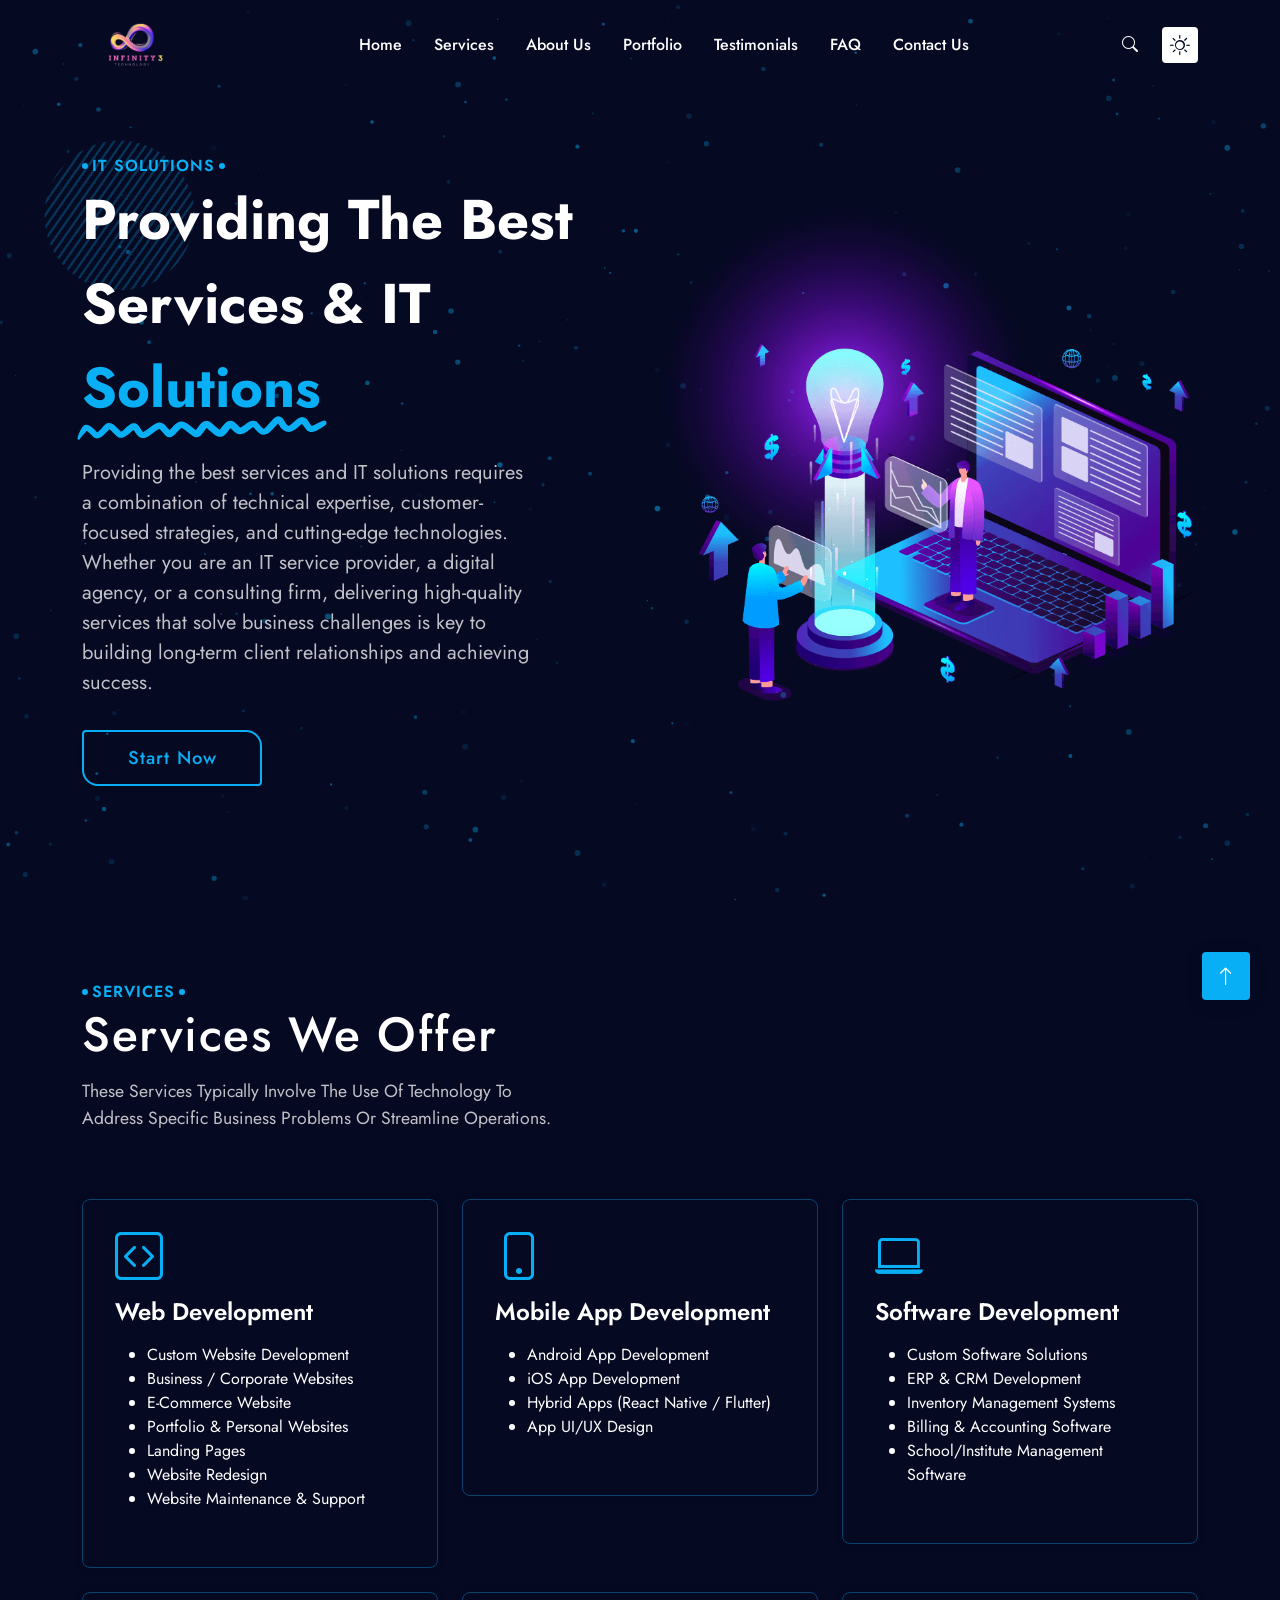
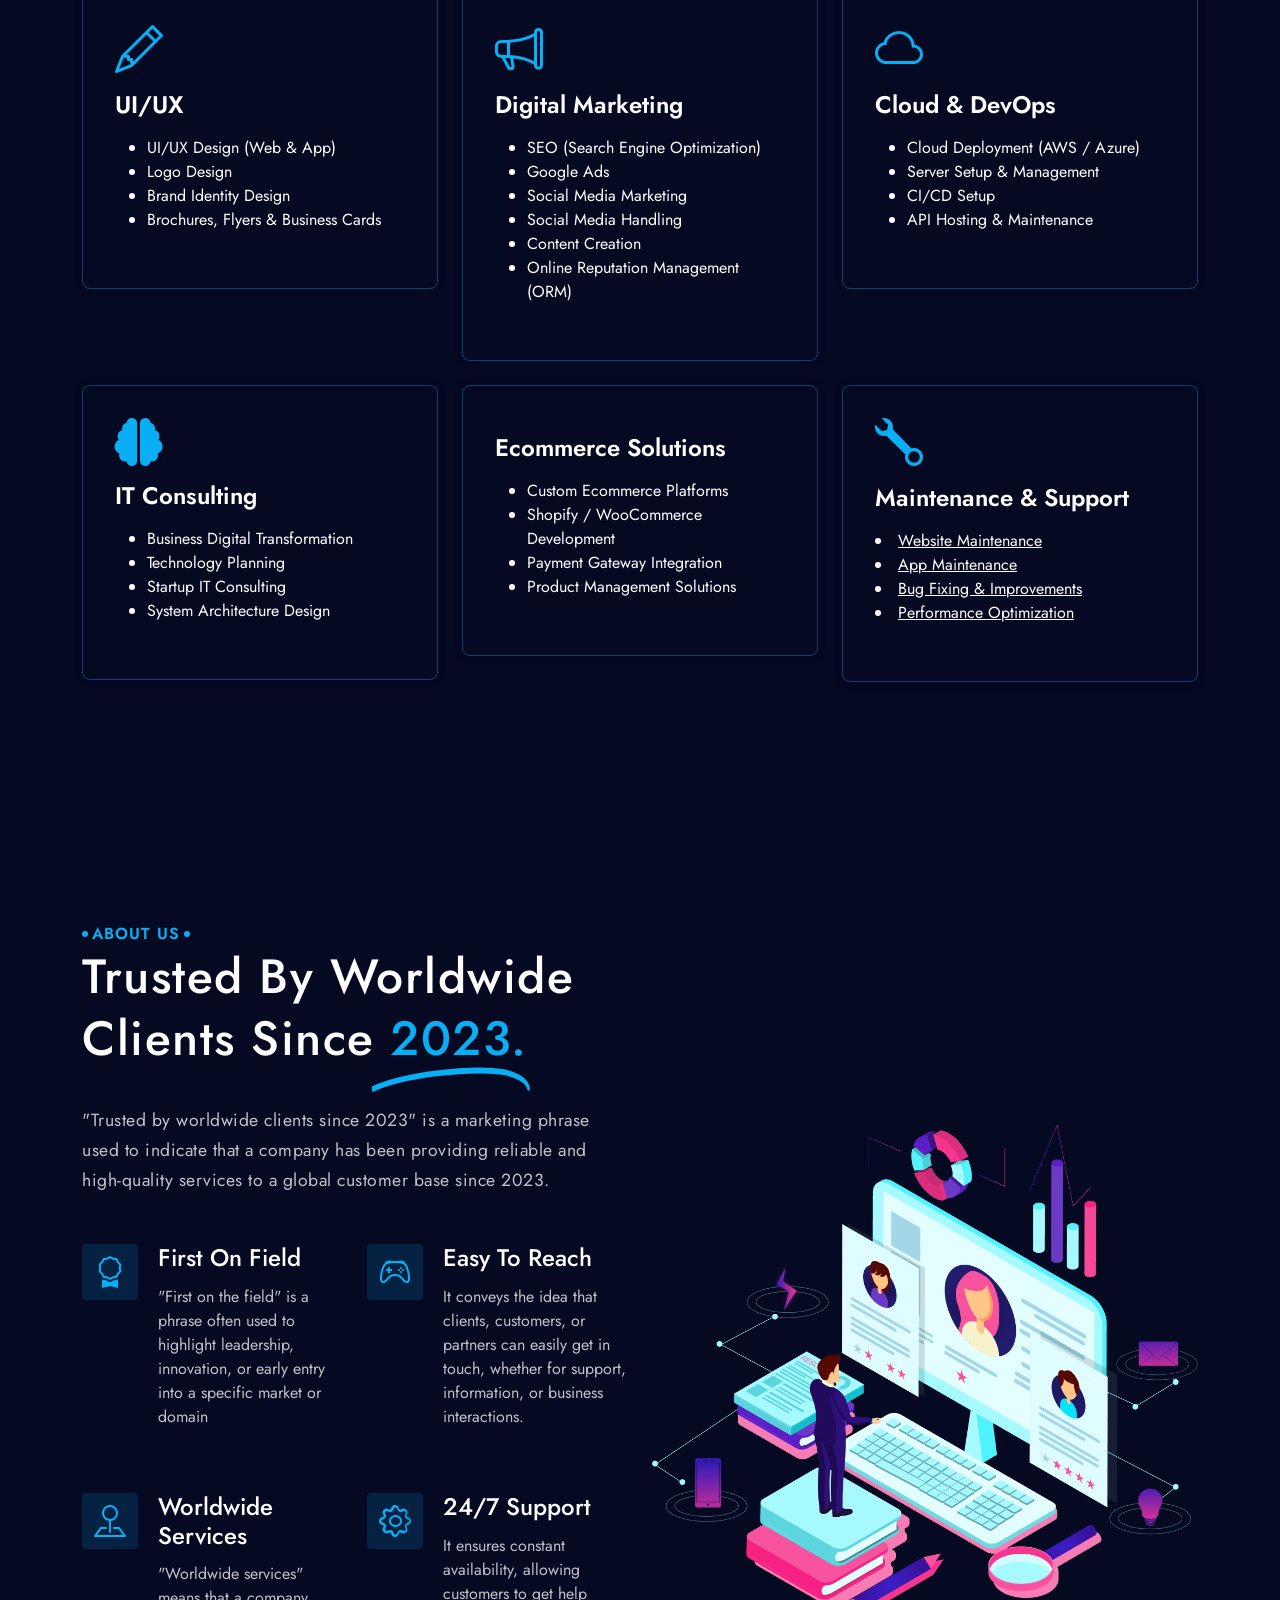
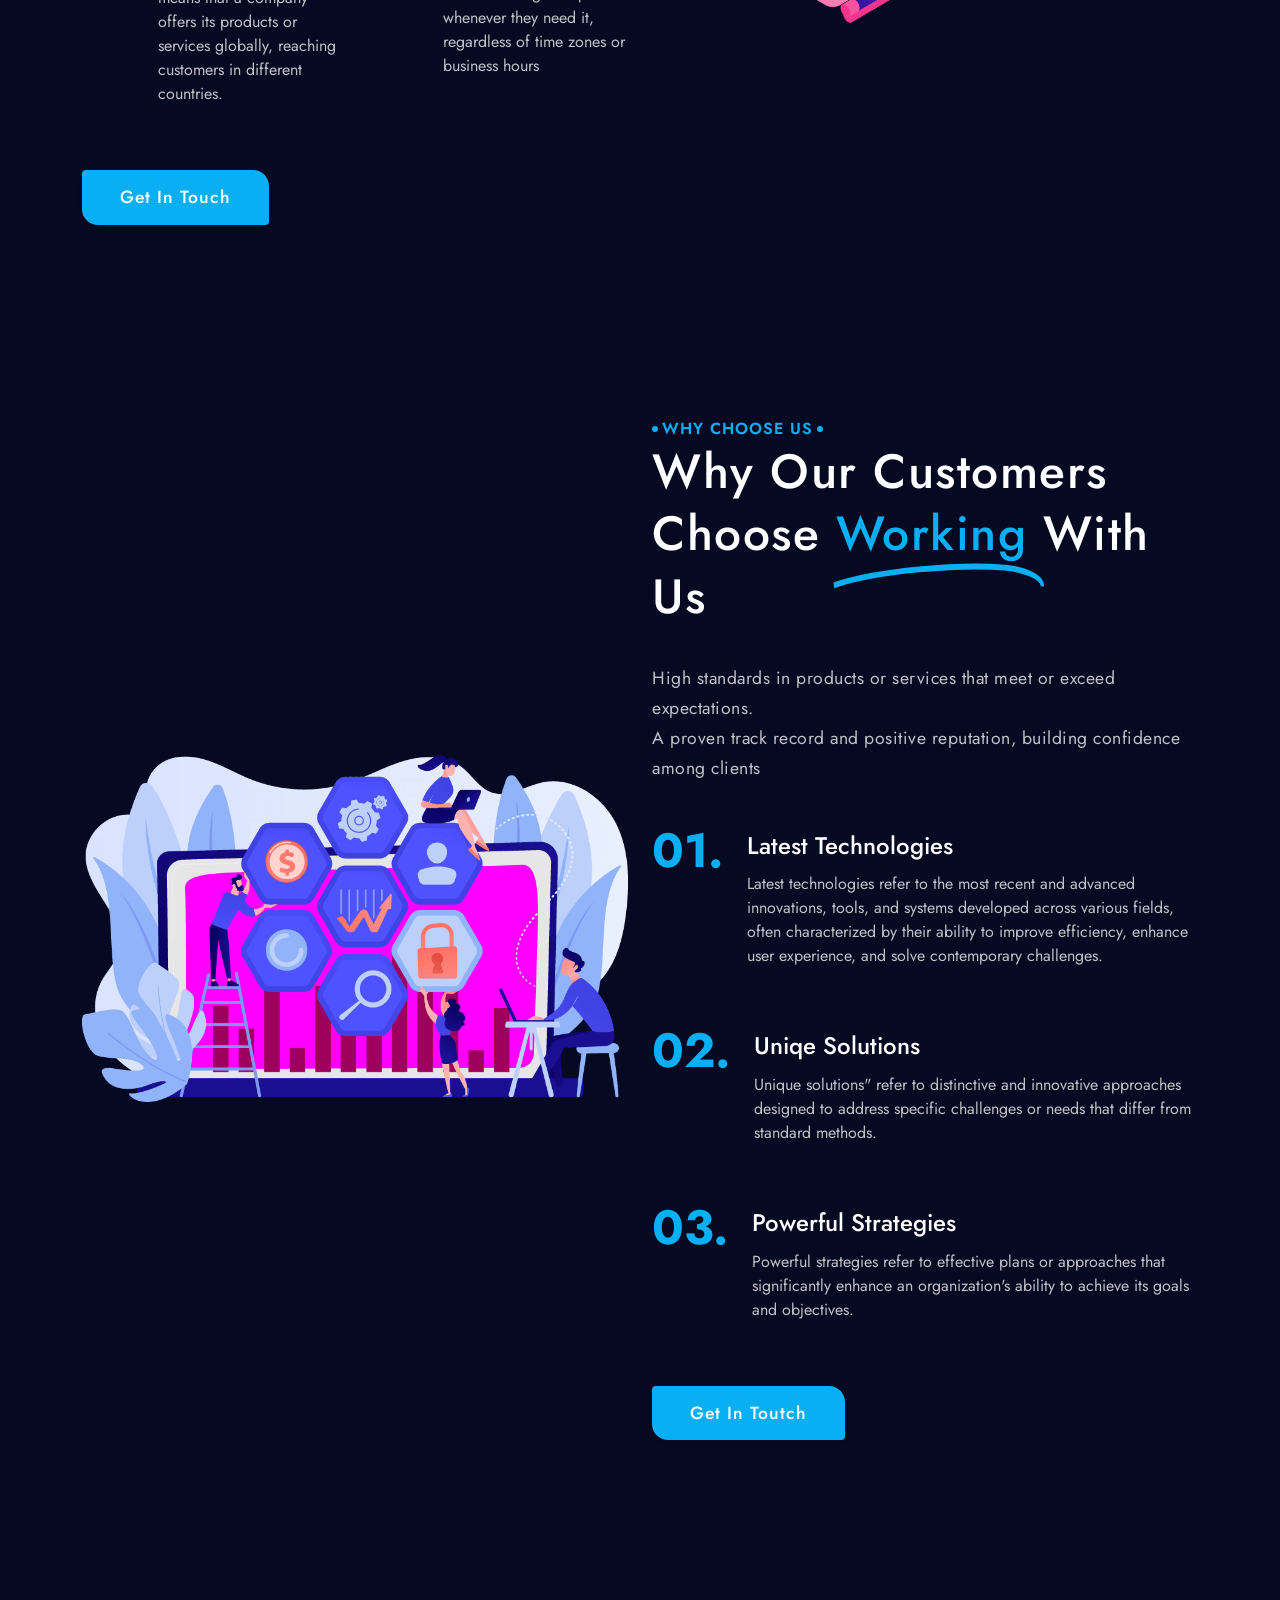
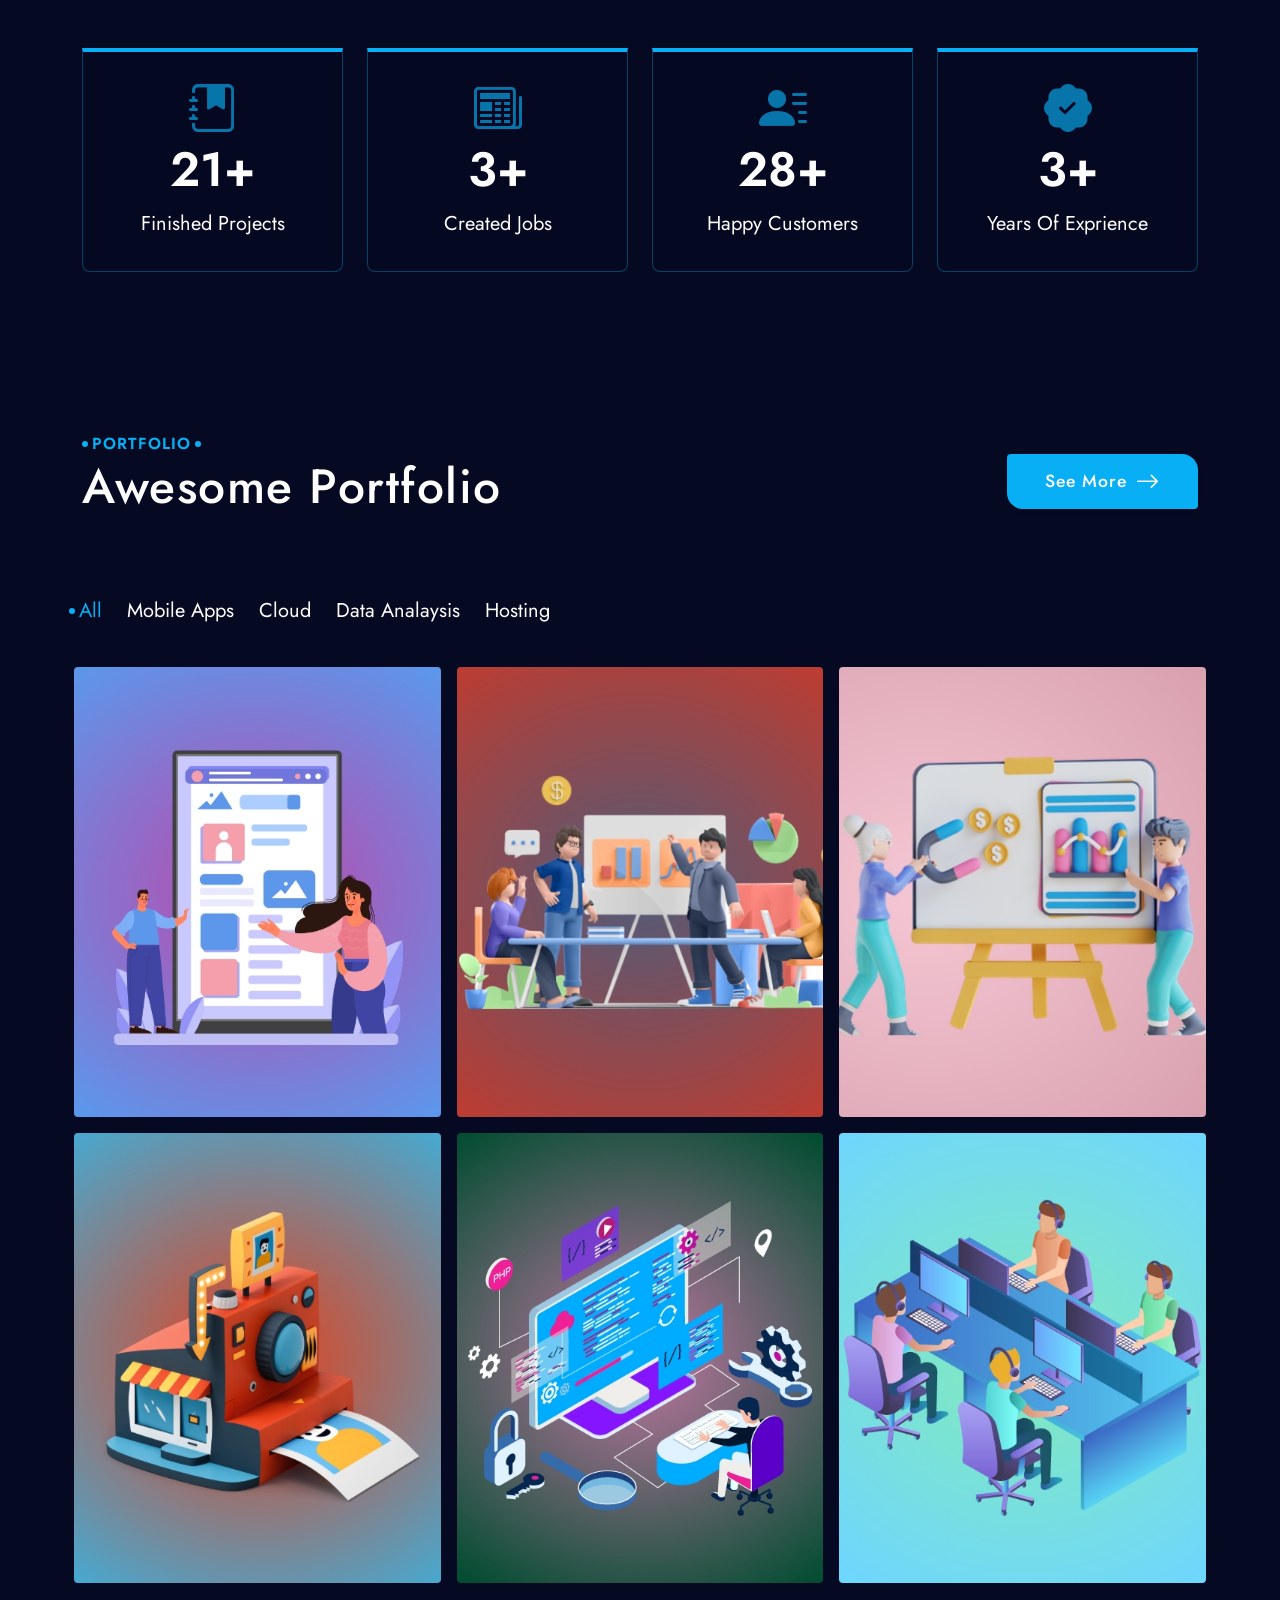
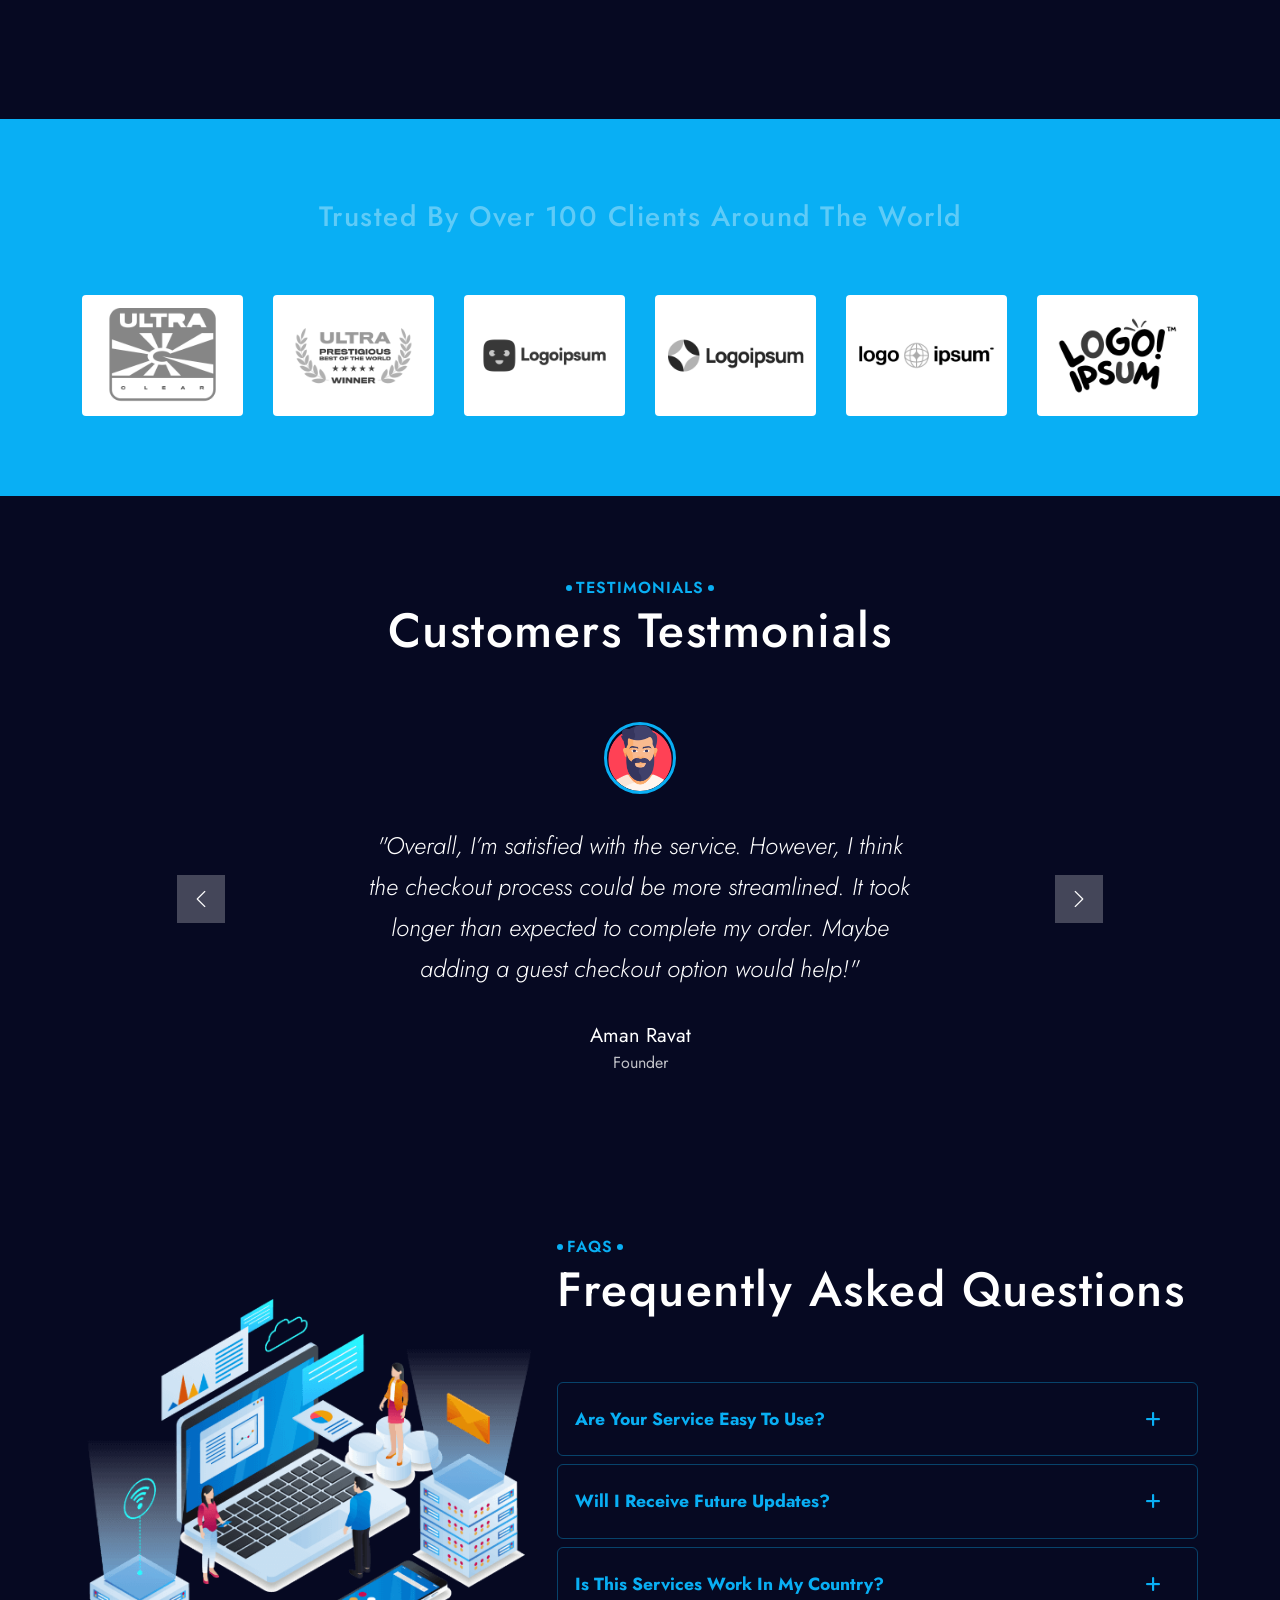
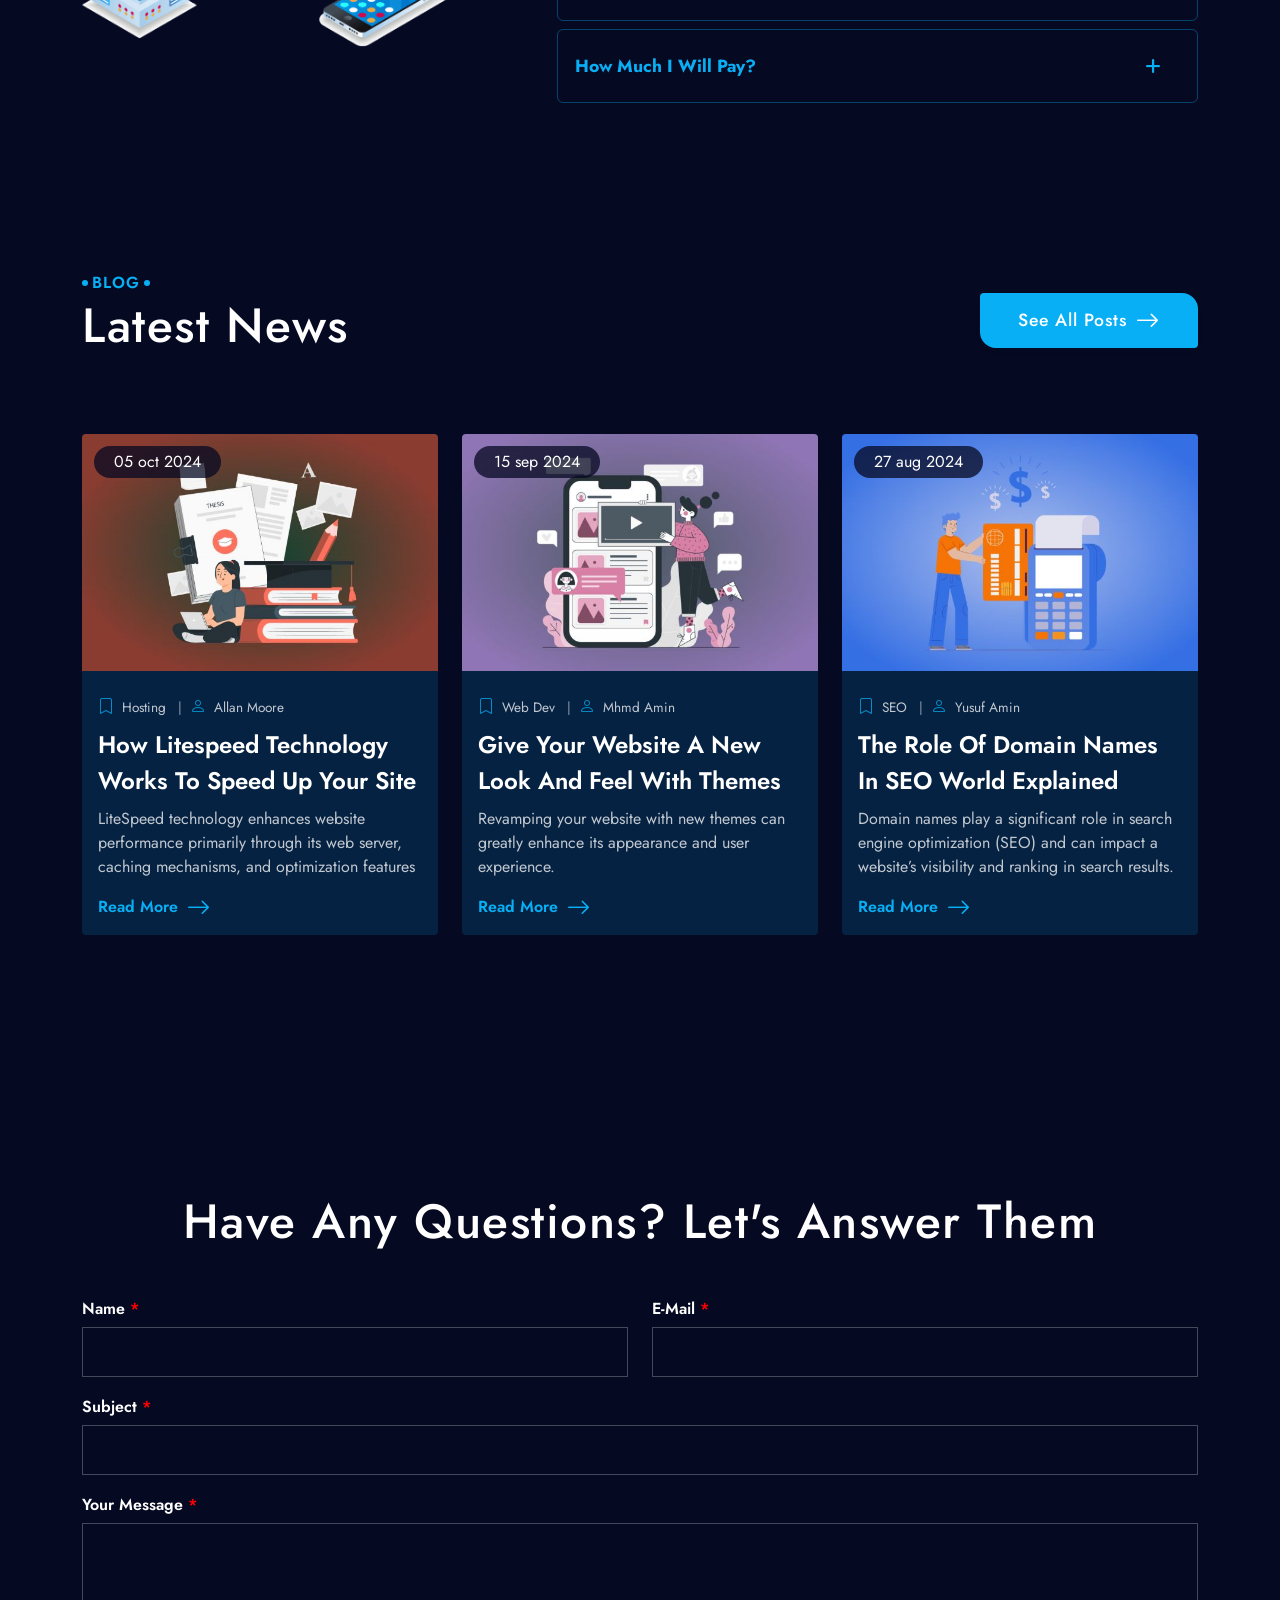
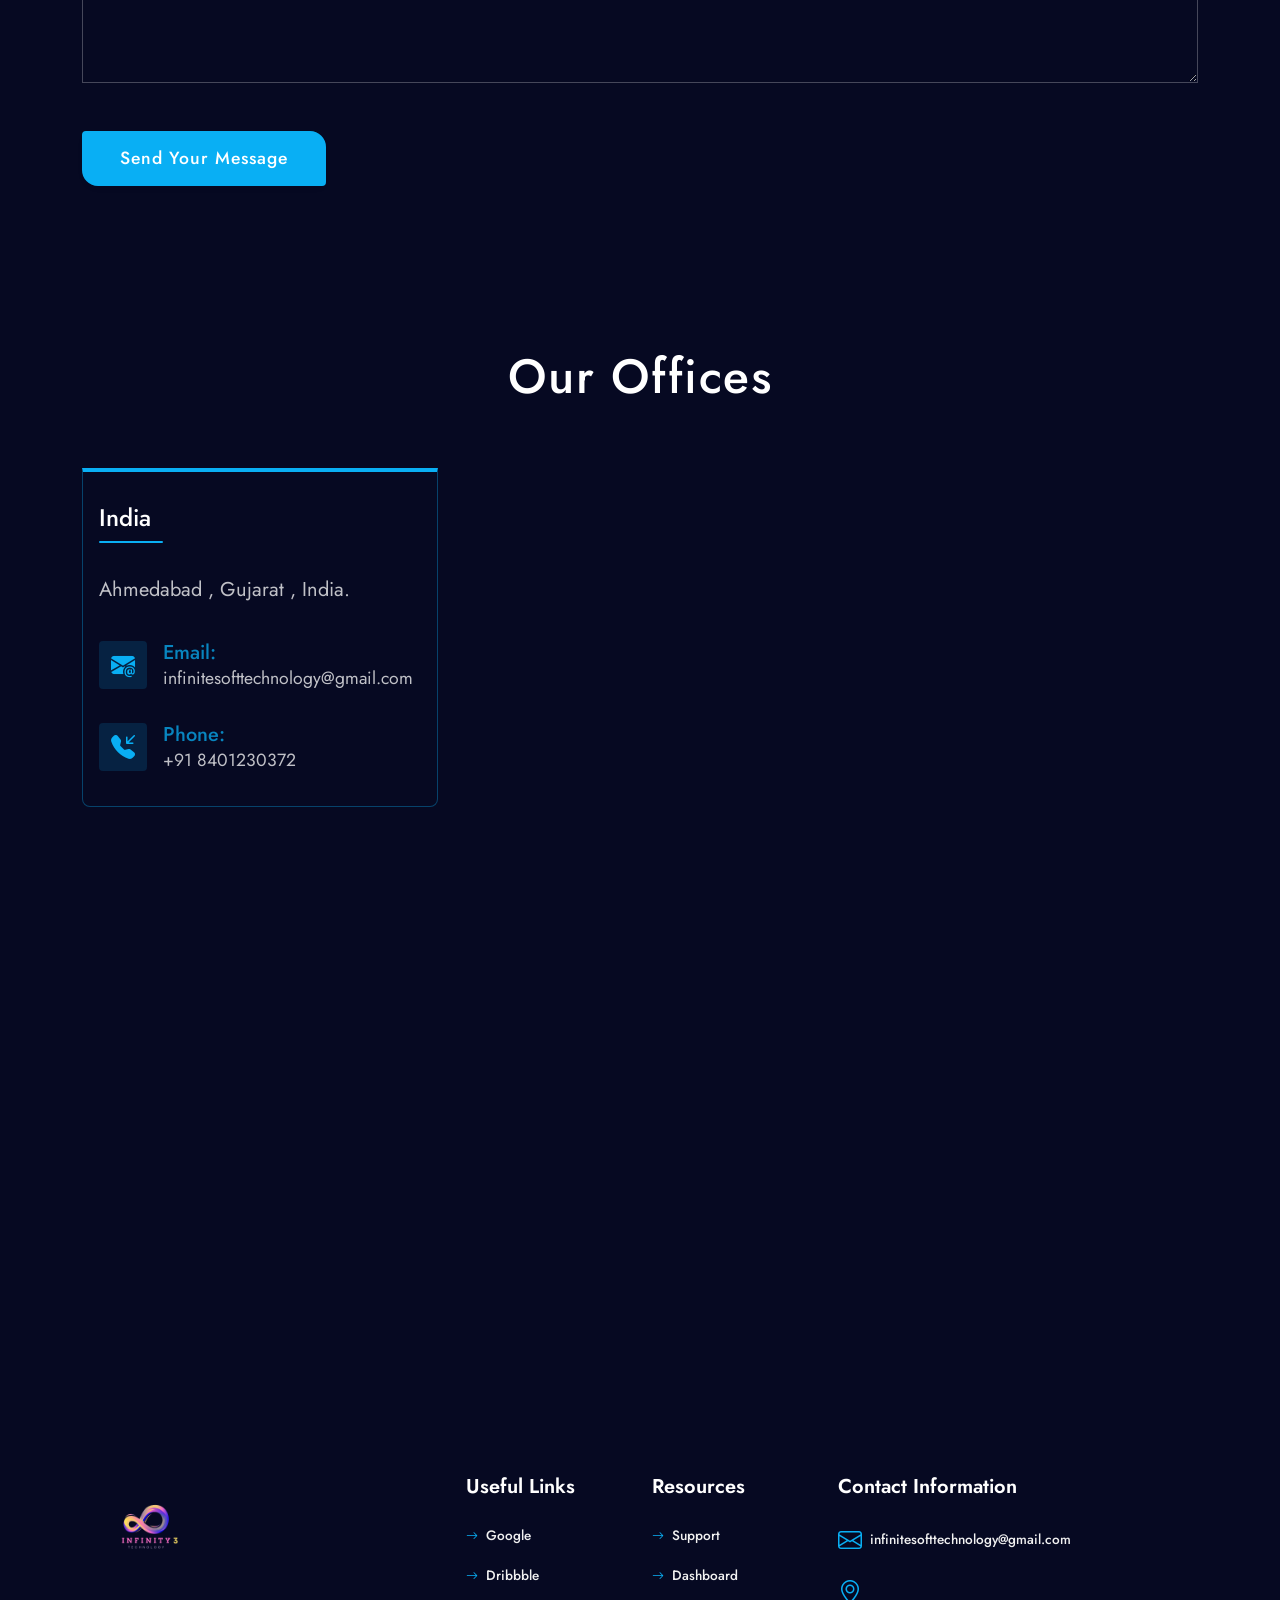
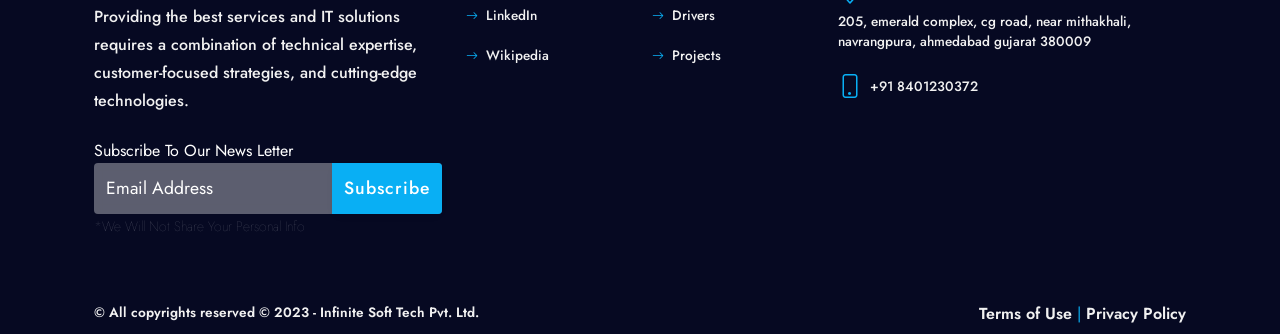
==== commit 7428e7f3: "Update service icons and remove redundant links" ====
--- a/index.html
+++ b/index.html
@@ -172,7 +172,6 @@
             <h2 class=" title    wow fadeInUp" data-wow-delay=".4s"><span class='hollow-text'>services</span> we offer</h2>
             <p class="subtitle   wow fadeInUp " data-wow-delay=".6s">These services typically involve the use of technology to  <br>address specific business problems or streamline operations.</p>
           </div>
-          <div class=" cta-area   wow fadeInUp" data-wow-delay=".8s"><a class="cta-btn btn-solid    ">see all services <i class="bi bi-arrow-right icon "></i></a></div>
         </div>
         <div class="row gx-4 gy-4 services-row ">  
           <div class="col-12 col-md-6  col-lg-4 mx-auto ">
@@ -193,14 +192,14 @@
                   <li>Website Redesign</li>
                   <li>Website Maintenance & Support</li>
                 </ul>
-              </div><a class="read-more" href="#0">read more<i class="bi bi-arrow-right icon "></i></a>
+              </div>
             </div>
             <!-- End First service box   -->
           </div>
           <div class="col-12 col-md-6  col-lg-4 mx-auto ">
             <!--Start Second service box-->
             <div class="box service-box  wow fadeInUp reveal-start" data-wow-offset="0" data-wow-delay=".2s">
-              <div class="service-icon"><i class="bi bi-globe2 font-icon"></i></div><span class="service-num hollow-text">2    </span>
+              <div class="service-icon"><i class="bi bi-phone font-icon"></i></div><span class="service-num hollow-text">2    </span>
               <div class="service-content">
                 <h3 class="service-title"> Mobile App Development
 </h3>
@@ -215,14 +214,14 @@
 </li>
                  
                 </ul>
-              </div><a class="read-more" href="#0">read more<i class="bi bi-arrow-right icon "></i></a>
+              </div>
             </div>
             <!-- End Second service box-->
           </div>
           <div class="col-12 col-md-6  col-lg-4 mx-auto  ">
             <!--Start Third service box-->
             <div class="box service-box  wow fadeInUp reveal-start" data-wow-offset="0" data-wow-delay=".3s">
-              <div class="service-icon"><i class="bi bi-newspaper font-icon"></i></div><span class="service-num hollow-text">3    </span>
+              <div class="service-icon"><i class="bi bi-laptop font-icon"></i></div><span class="service-num hollow-text">3    </span>
               <div class="service-content">
                 <h3 class="service-title">Software Development
 </h3>
@@ -238,7 +237,7 @@
                   <li>School/Institute Management Software
 </li>
                 </ul>
-              </div><a class="read-more" href="#0">read more<i class="bi bi-arrow-right icon "></i></a>
+              </div>
             </div>
             <!-- End Third service box-->
           </div>
@@ -247,7 +246,7 @@
             <!-- ------------------------------------------------------------ -->
             <!--Start fourth service box-->
             <div class="box service-box  wow fadeInUp reveal-start" data-wow-offset="0" data-wow-delay=".4s">
-              <div class="service-icon"><i class="bi bi-person-gear font-icon"></i></div><span class="service-num hollow-text">4    </span>
+              <div class="service-icon"><i class="bi bi-pencil font-icon"></i></div><span class="service-num hollow-text">4    </span>
               <div class="service-content">
                 <h3 class="service-title">  UI/UX</h3>
                 <ul>
@@ -261,7 +260,7 @@
 </li>
                   
                 </ul>
-              </div><a class="read-more" href="#0">read more<i class="bi bi-arrow-right icon "></i></a>
+              </div>
             </div>
             <!-- End fourth service box   -->
           </div>
@@ -270,7 +269,7 @@
 
 
 <div class="box service-box  wow fadeInUp reveal-start" data-wow-offset="0" data-wow-delay=".4s">
-  <div class="service-icon"><i class="bi bi-code-square font-icon"></i></i></div><span class="service-num hollow-text">4    </span>
+  <div class="service-icon"><i class="bi bi-megaphone font-icon"></i></i></div><span class="service-num hollow-text">4    </span>
   <div class="service-content">
     <h3 class="service-title">Digital Marketing
 </h3>
@@ -288,14 +287,14 @@
      <li>Online Reputation Management (ORM)
 </li>
    </ul>
-  </div><a class="read-more" href="#0">read more<i class="bi bi-arrow-right icon "></i></a>
+  </div>
 </div>
 <!-- End fourth service box   -->
 </div>
 <div class="col-12 col-md-6  col-lg-4 mx-auto  ">
             <!-- -------------------6---------------------------------------------- -->
             <div class="box service-box  wow fadeInUp reveal-start" data-wow-offset="0" data-wow-delay=".4s">
-              <div class="service-icon"><i class="bi bi-globe2 font-icon"></i></div><span class="service-num hollow-text">4    </span>
+              <div class="service-icon"><i class="bi bi-cloud font-icon"></i></div><span class="service-num hollow-text">4    </span>
               <div class="service-content">
                 <h3 class="service-title">Cloud & DevOps
 </h3>
@@ -310,14 +309,14 @@
 </li>
                 </ul>
                
-              </div><a class="read-more" href="#0">read more<i class="bi bi-arrow-right icon "></i></a>
+              </div>
             </div>
             <!-- End fourth service box   -->
           </div>
           <div class="col-12 col-md-6  col-lg-4 mx-auto  ">
              <!-- ------------------7-------------------------------------------------------- -->
              <div class="box service-box  wow fadeInUp reveal-start" data-wow-offset="0" data-wow-delay=".4s">
-              <div class="service-icon"><i class="bi bi-newspaper font-icon"></i></div><span class="service-num hollow-text">4    </span>
+              <div class="service-icon"><i class="fa-solid fa-brain font-icon"></i></div><span class="service-num hollow-text">4    </span>
               <div class="service-content">
                 <h3 class="service-title"> IT Consulting </h3>
                 <ul>
@@ -331,7 +330,7 @@
                   </li>
                   
                 </ul>
-              </div><a class="read-more" href="#0">read more<i class="bi bi-arrow-right icon "></i></a>
+              </div>
             </div>
             <!-- End fourth service box   -->
           </div>
@@ -339,7 +338,7 @@
               <!-- ------------------8---------------------------------------------------------------- -->
             <!--Start 5th service box-->
             <div class="box service-box  wow fadeInUp reveal-start" data-wow-offset="0" data-wow-delay=".5s">
-              <div class="service-icon"><i class="bi bi-search font-icon"></i></div><span class="service-num hollow-text">5    </span>
+              <div class="service-icon"><i class="bi bi-car font-icon"></i></div><span class="service-num hollow-text">5    </span>
               <div class="service-content">
                 <h3 class="service-title">Ecommerce Solutions
 </h3>
@@ -354,14 +353,14 @@
 </li>
                  
                </ul>
-              </div><a class="read-more" href="#0">read more<i class="bi bi-arrow-right icon "></i></a>
+              </div>
             </div>
             <!-- End 5th service box-->
           </div>
           <div class="col-12 col-md-6  col-lg-4 mx-auto  ">
             <!--Start 6th service box-->
             <div class="box service-box  wow fadeInUp  reveal-start" data-wow-offset="0" data-wow-delay=".6s">
-              <div class="service-icon"><i class="bi bi-database-fill font-icon"></i></div><span class="service-num hollow-text">6    </span>
+              <div class="service-icon"><i class="bi bi-wrench font-icon"></i></div><span class="service-num hollow-text">6    </span>
               <div class="service-content">
                 <h3 class="service-title">Maintenance & Support
 </h3>
@@ -376,7 +375,7 @@
 </li>
 
                 </u>
-              </div><a class="read-more" href="#0">read more<i class="bi bi-arrow-right icon "></i></a>
+              </div>
             </div>
             <!-- End 6th service box-->
           </div>
--- a/css/main-LTR.css
+++ b/css/main-LTR.css
@@ -1677,7 +1677,7 @@
   border-bottom: 1px solid transparent;
 }
 .is-sticky.header-basic {
-  background-color: var(--clr-main);
+  background-color: #174456;
 }
 .is-sticky.header-basic .menu-link {
   color: var(--clr-white) !important;
@@ -1797,6 +1797,7 @@
 }
 .header-basic .header-logo .logo-img {
   display: block;
+  width:100px;
 
   max-width: 7rem;
   /* max-height: calc(90px - 10px); */
@@ -4752,4 +4753,4 @@
   background: var(--clr-semi-dark-blue);
 }
 
-/*    End dark theme rules  *//*# sourceMappingURL=main-LTR.css.map */+/*    End dark theme rules  *//*# sourceMappingURL=main-LTR.css.map */
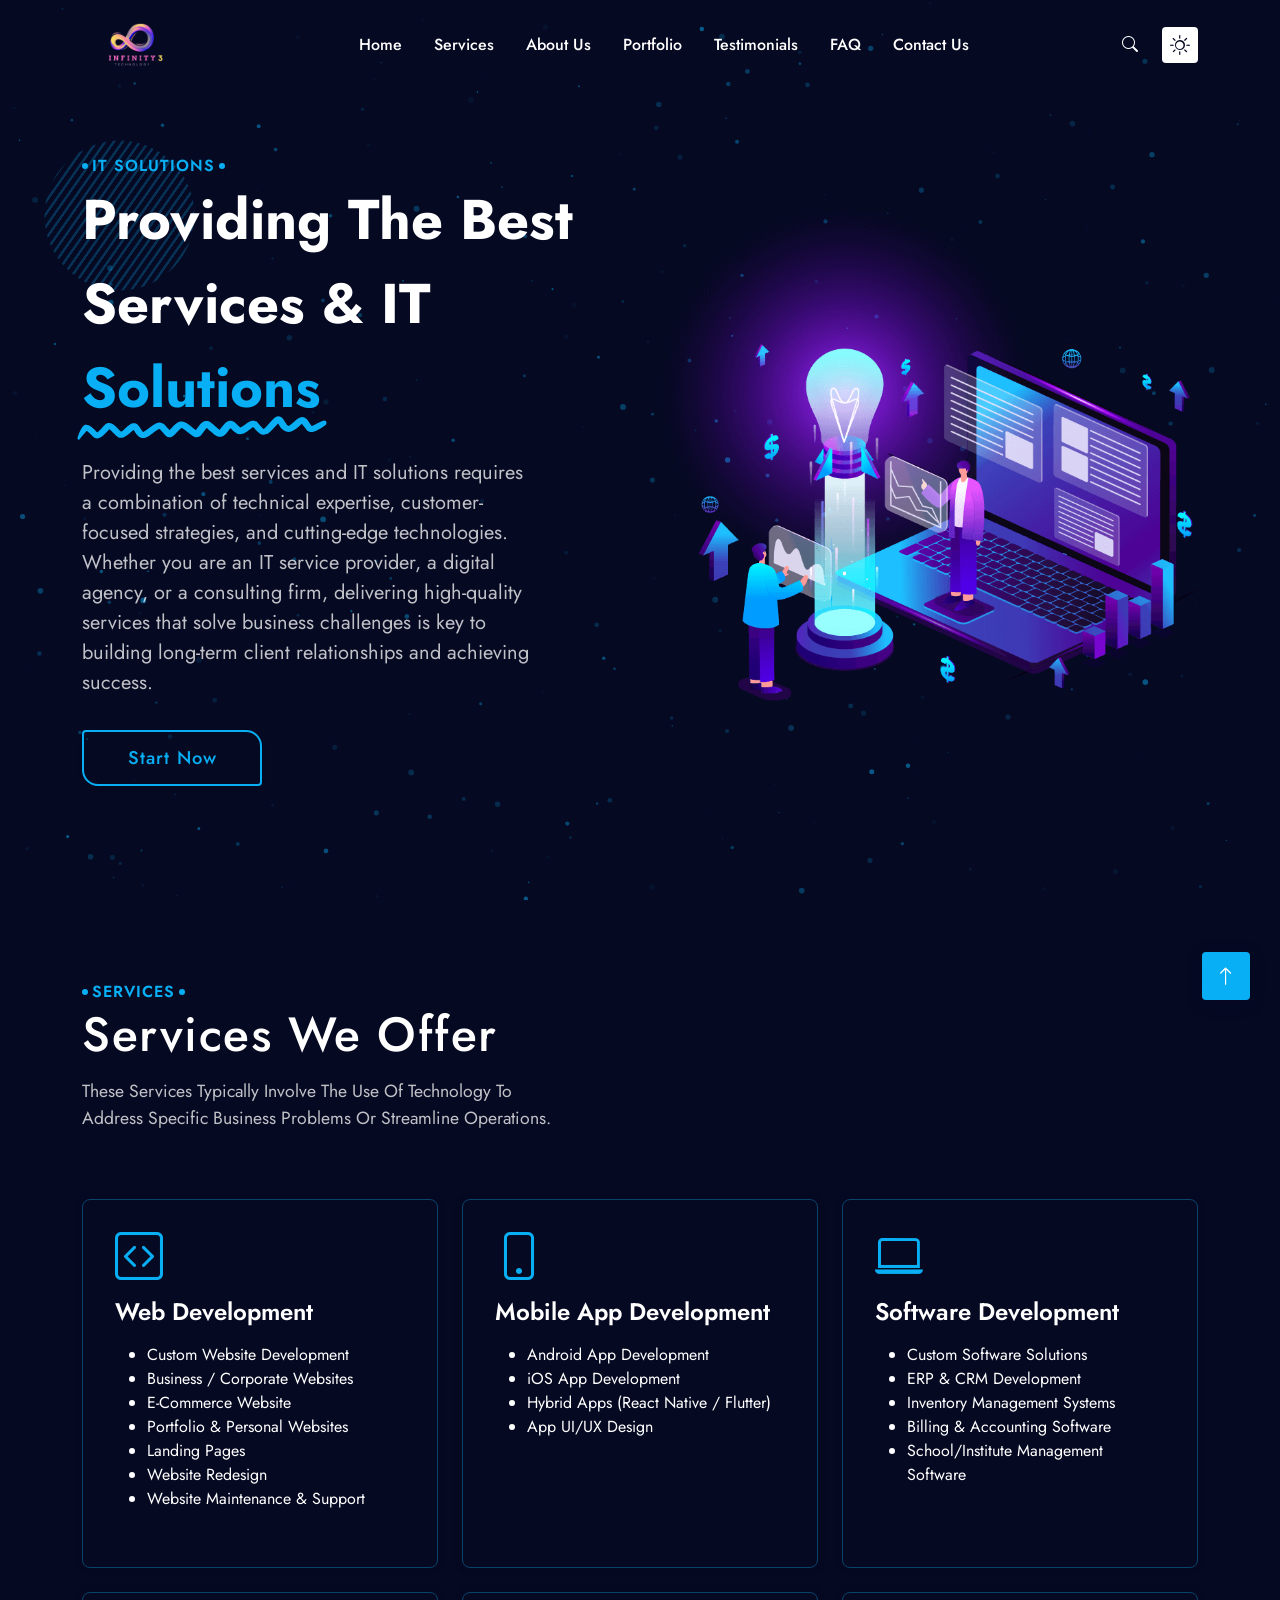
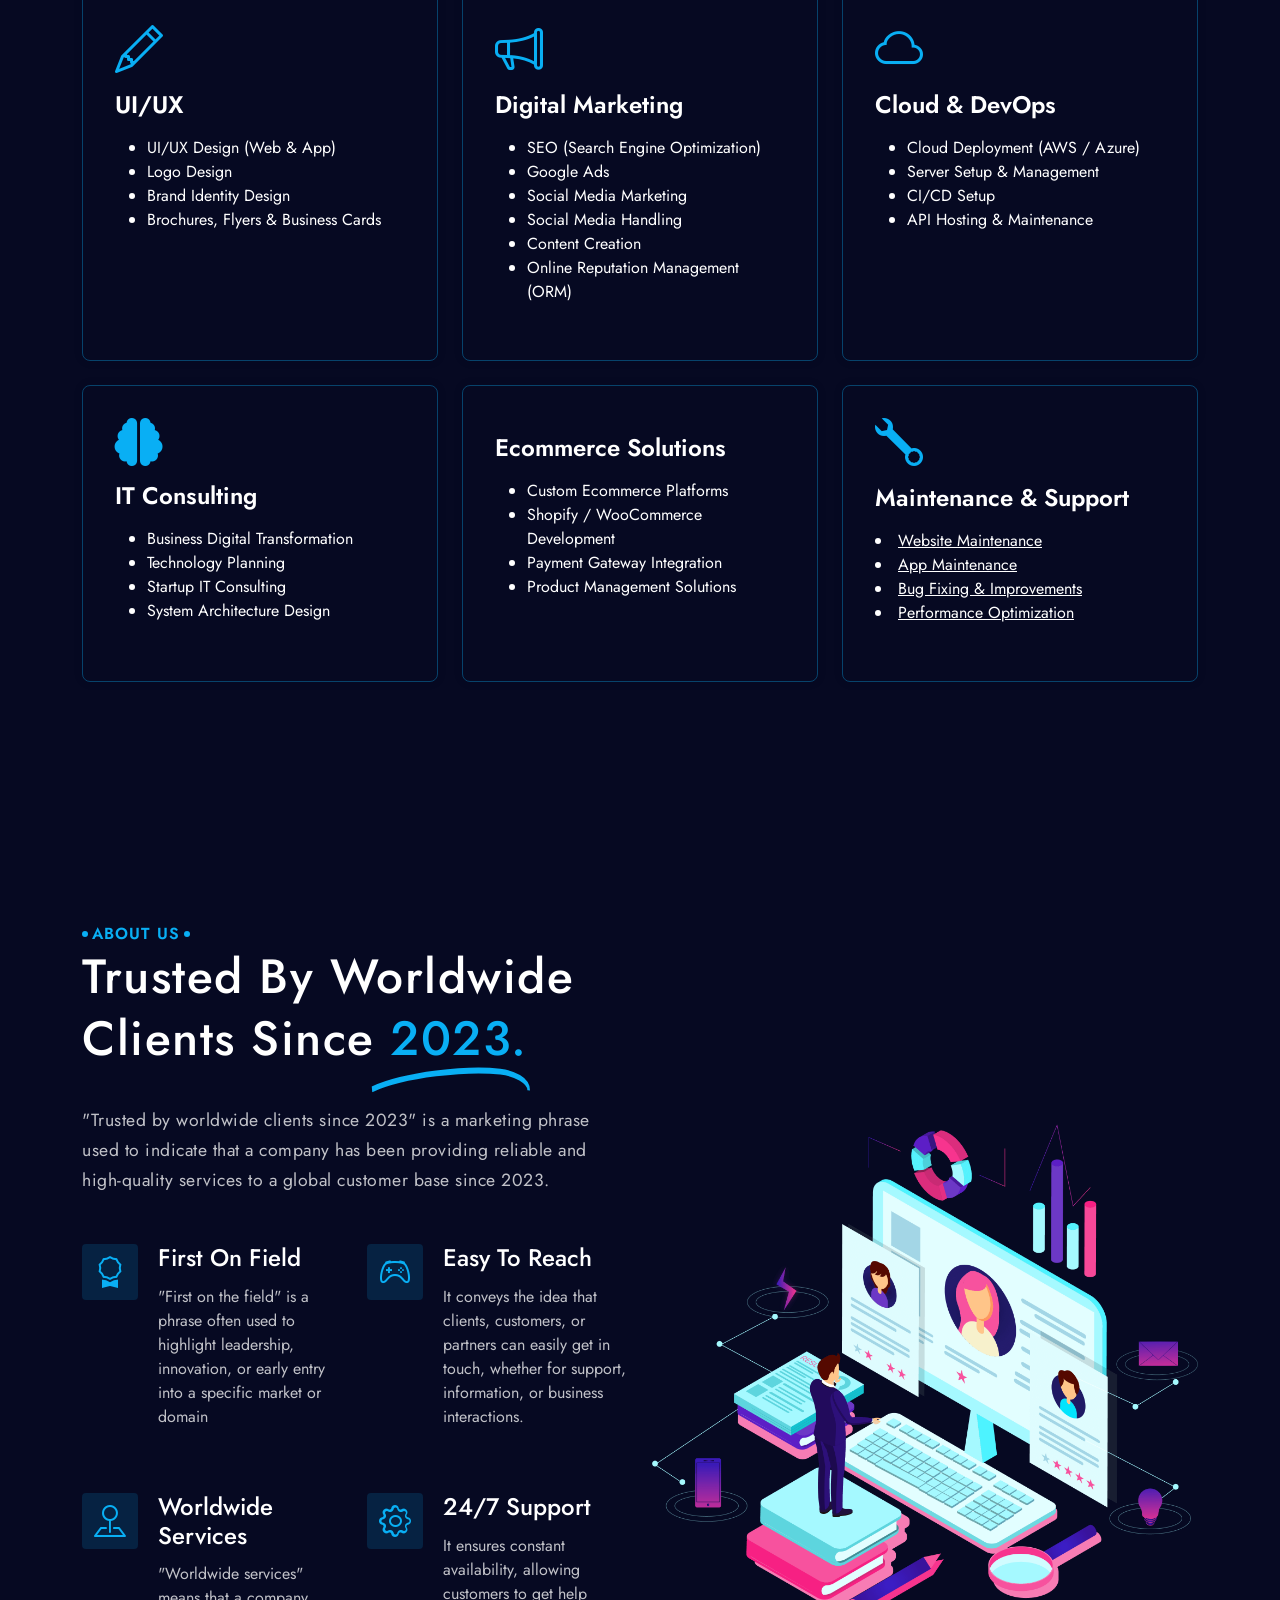
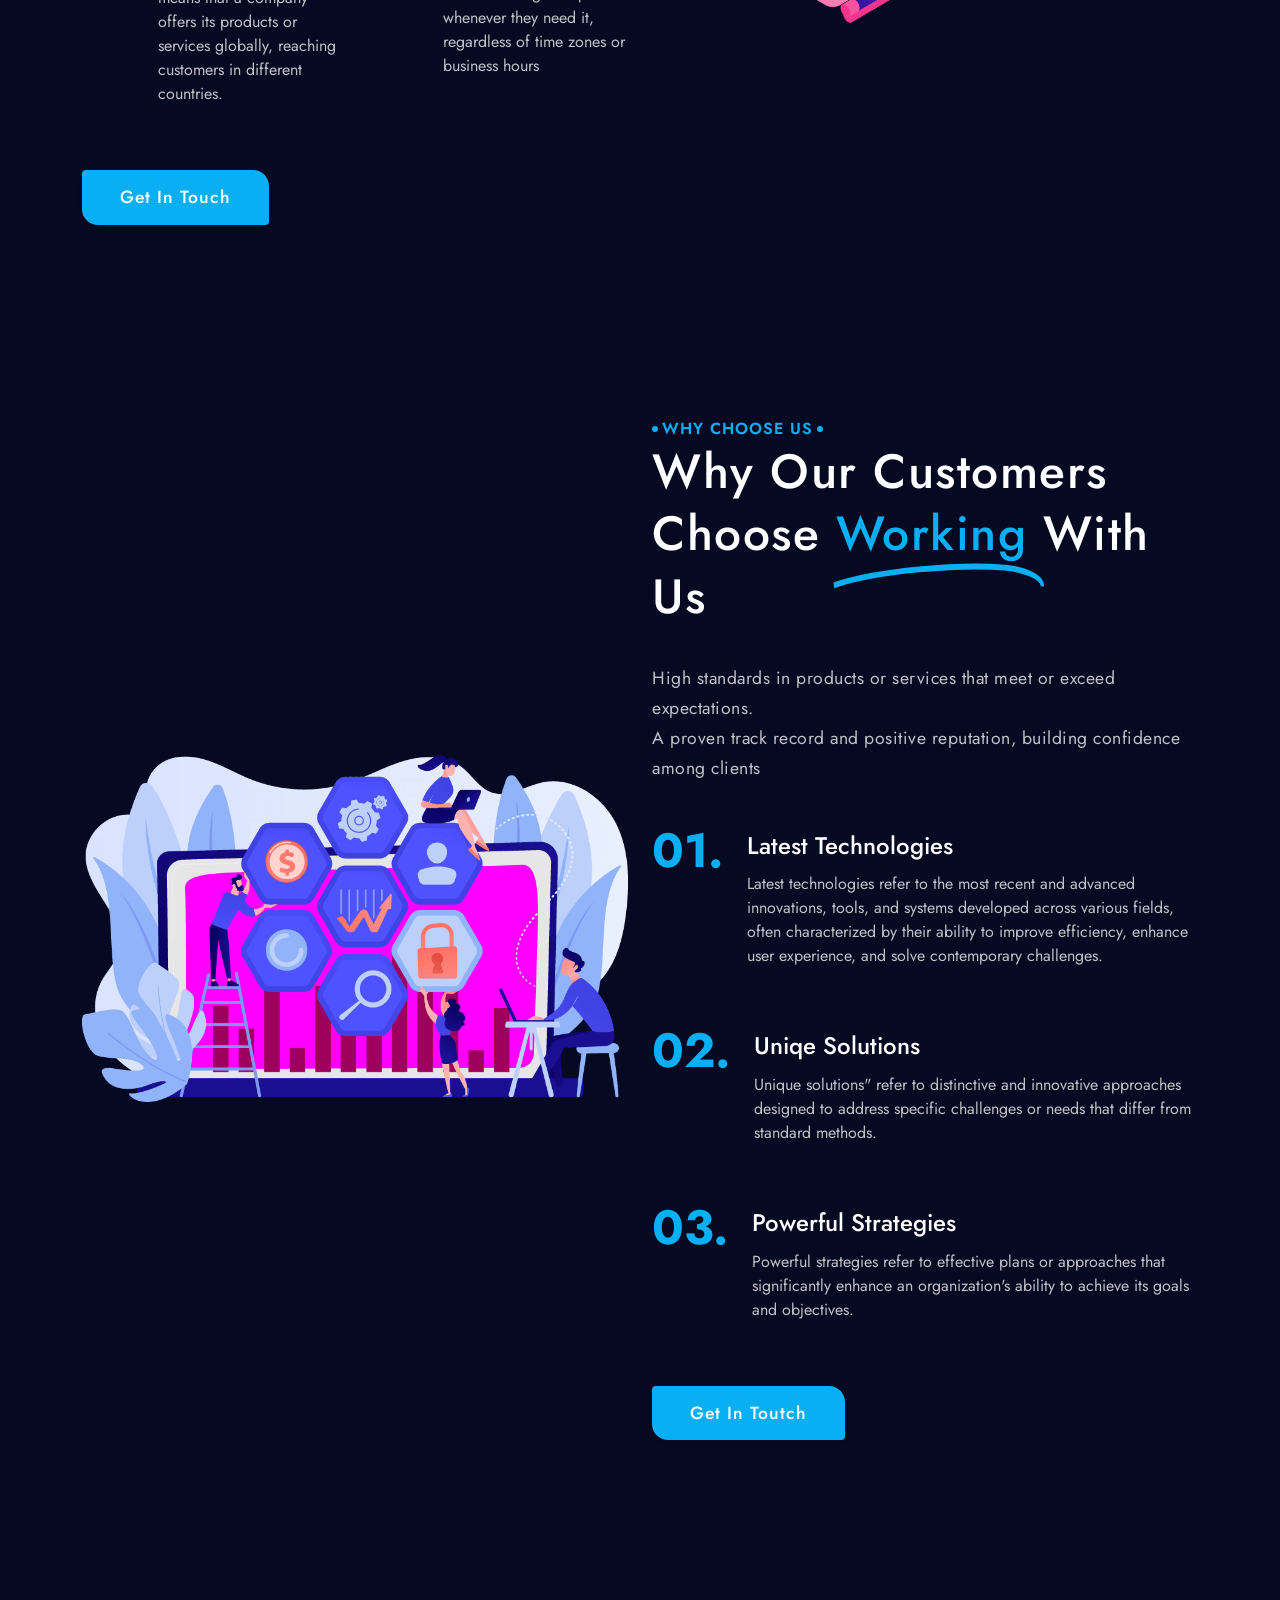
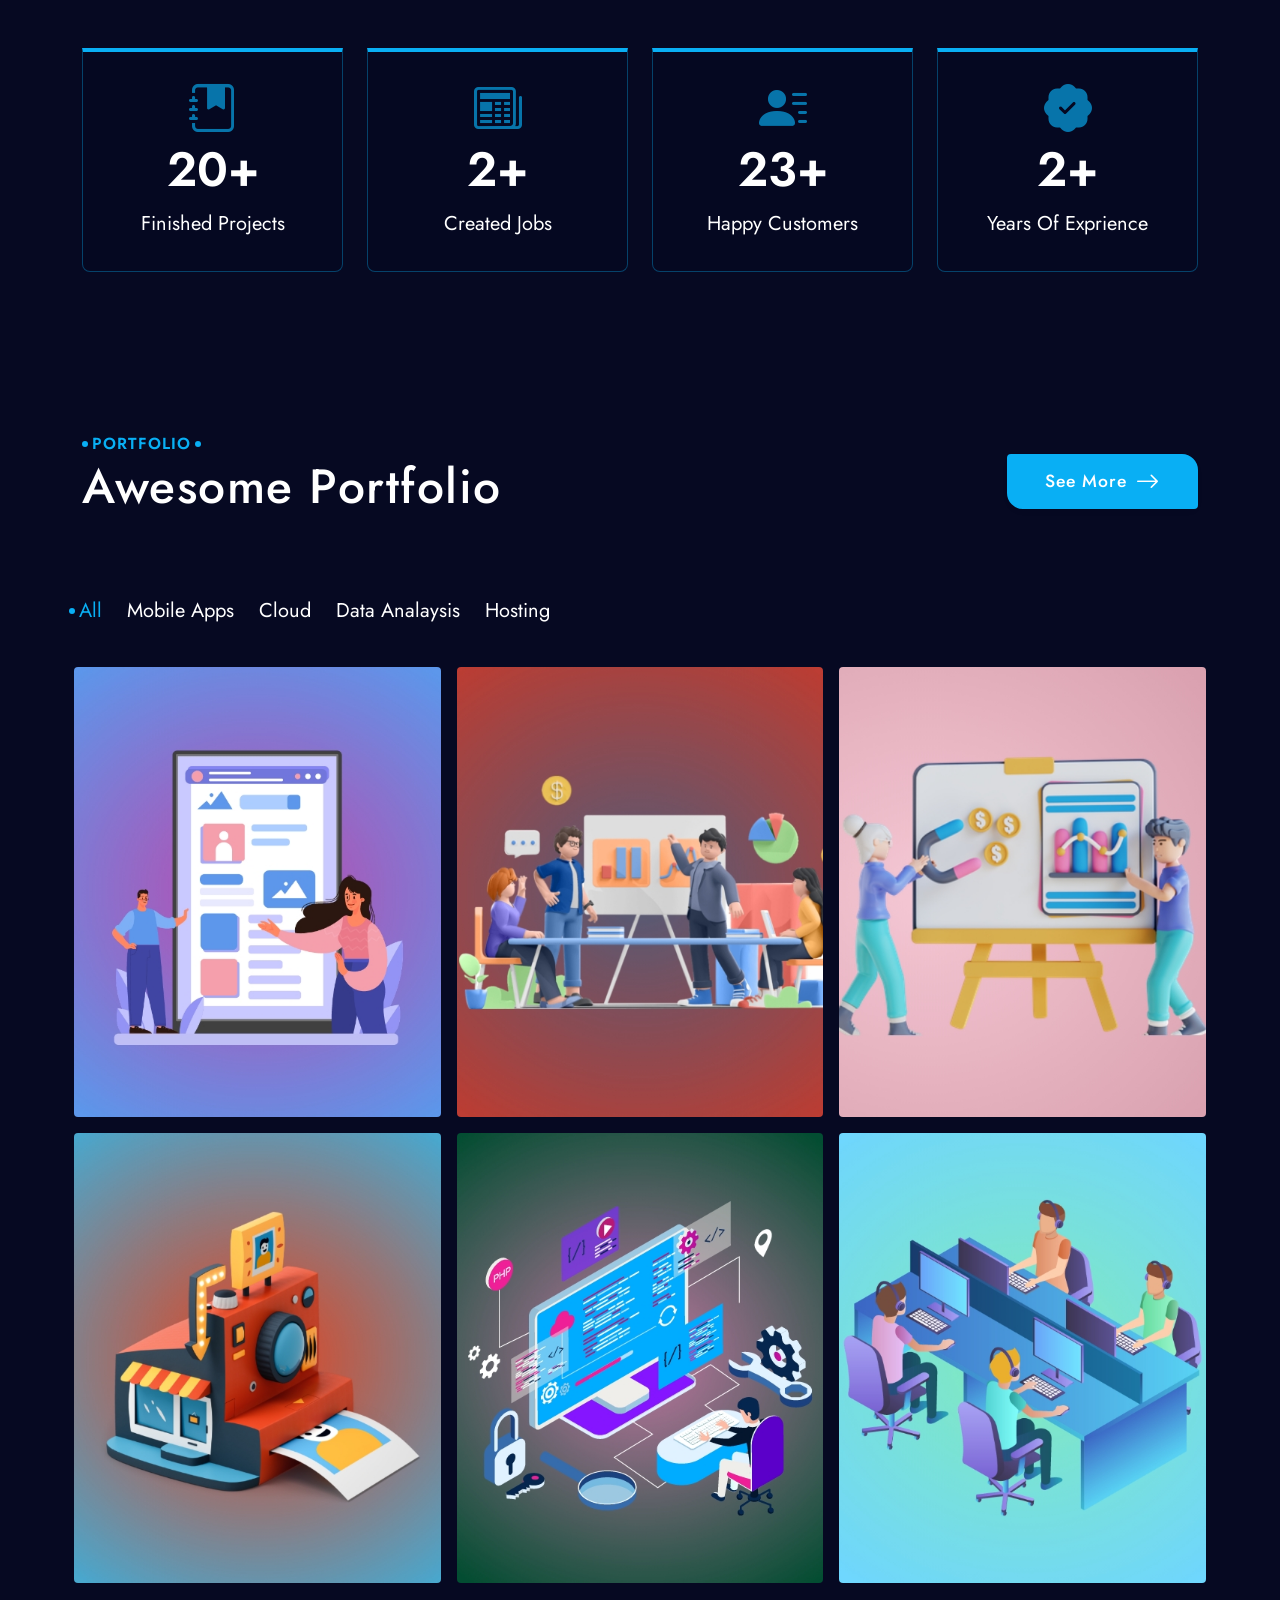
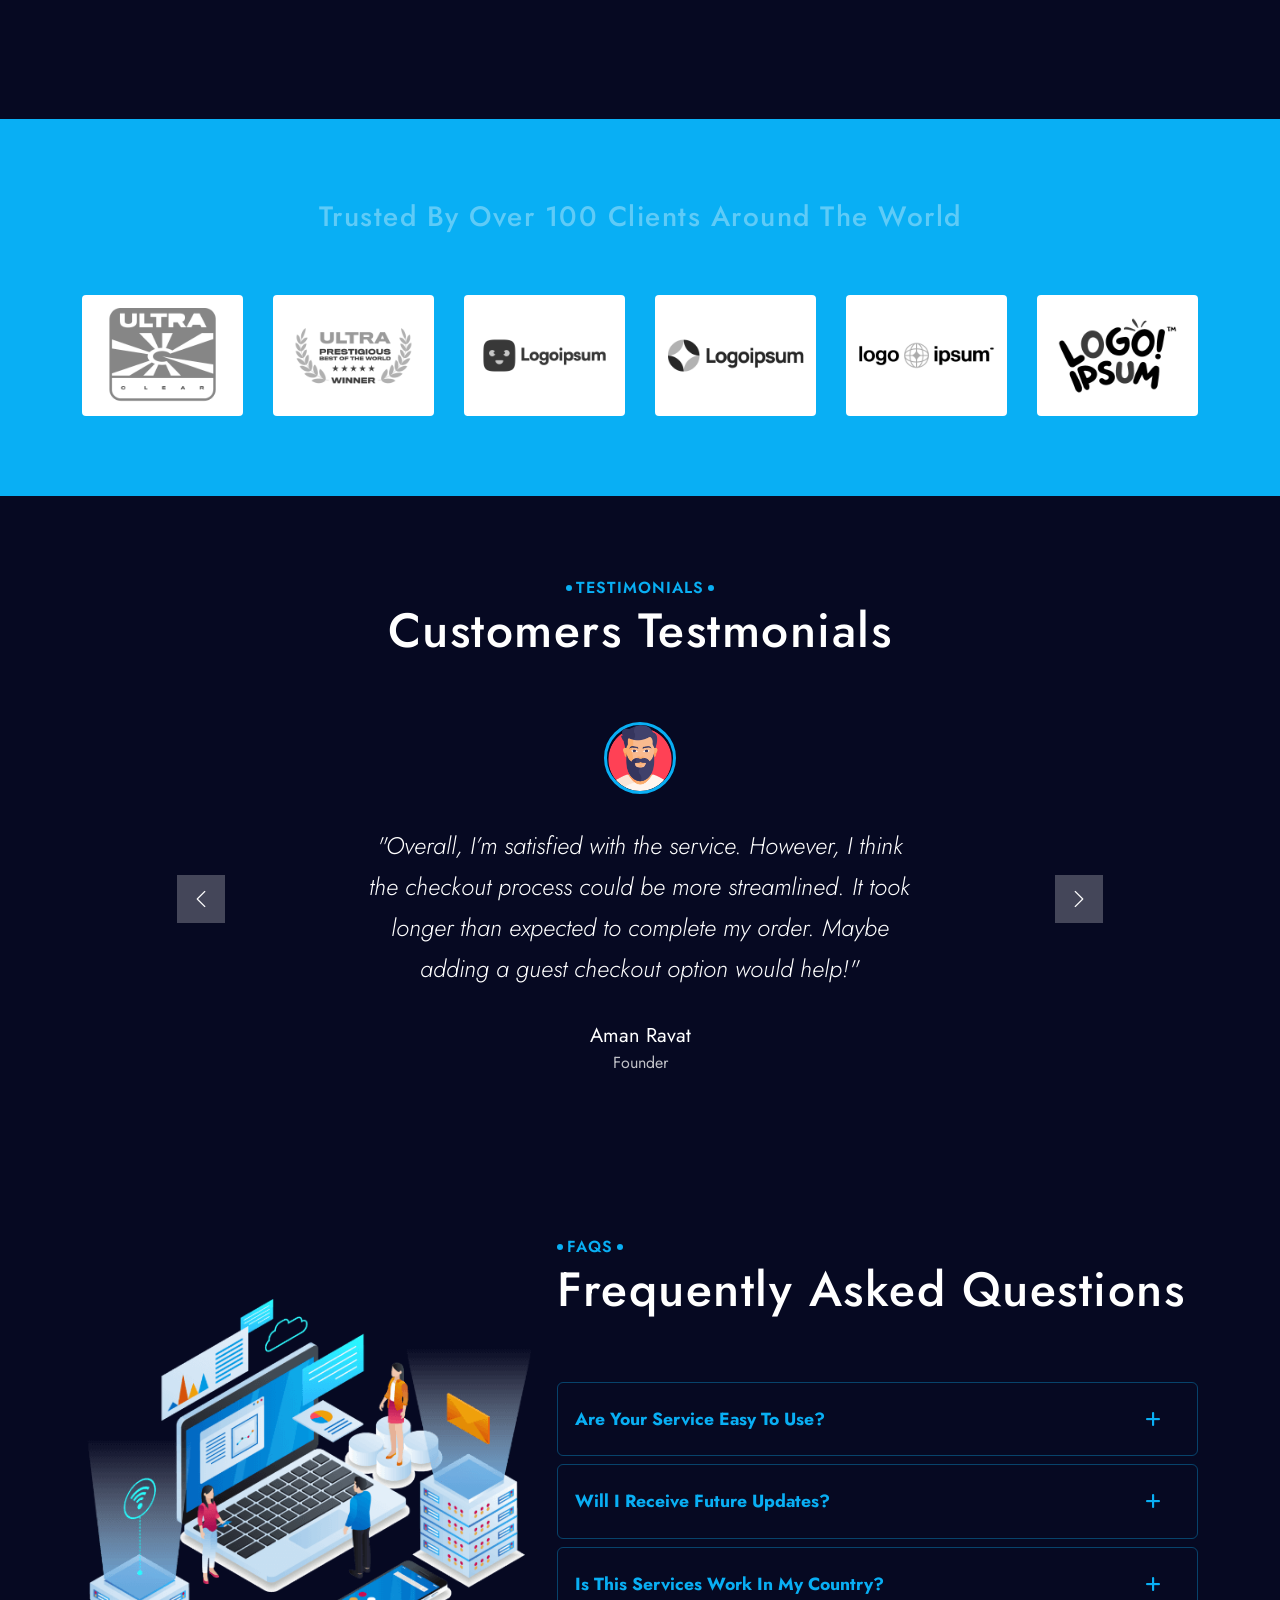
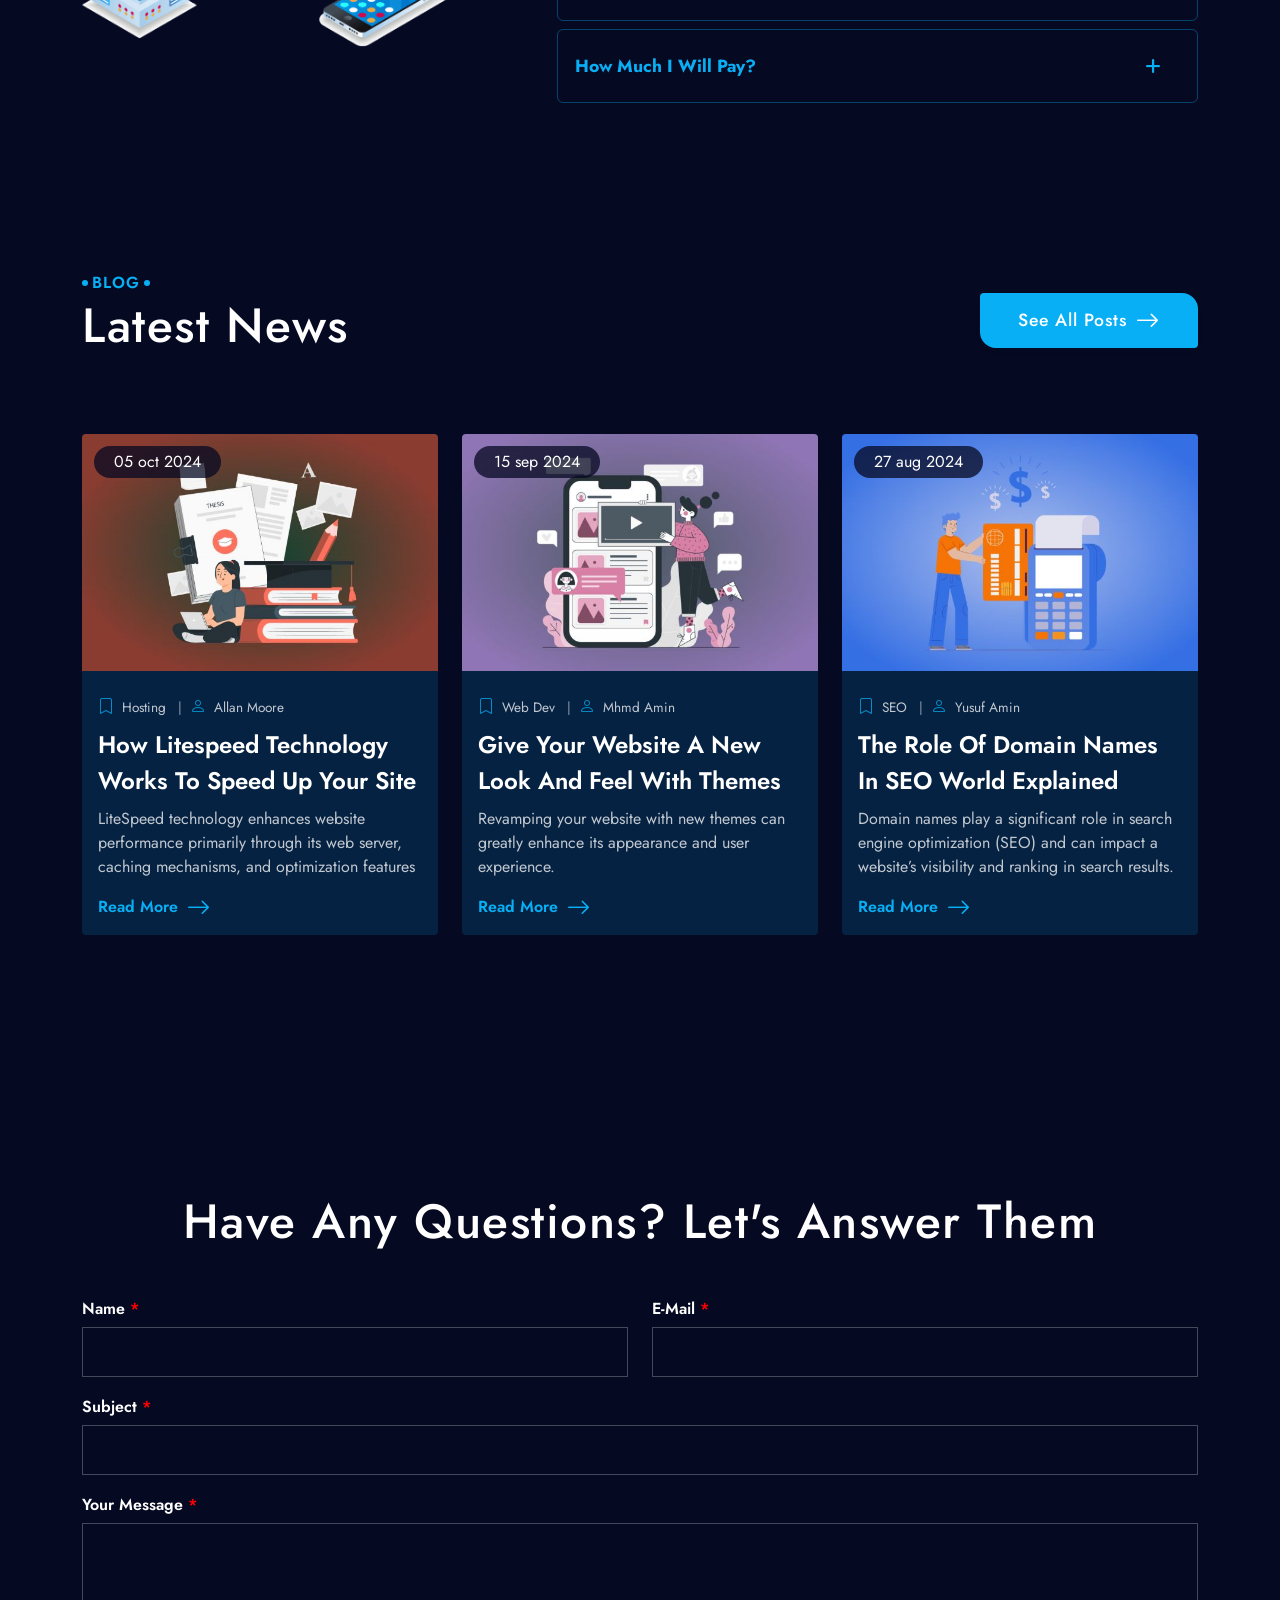
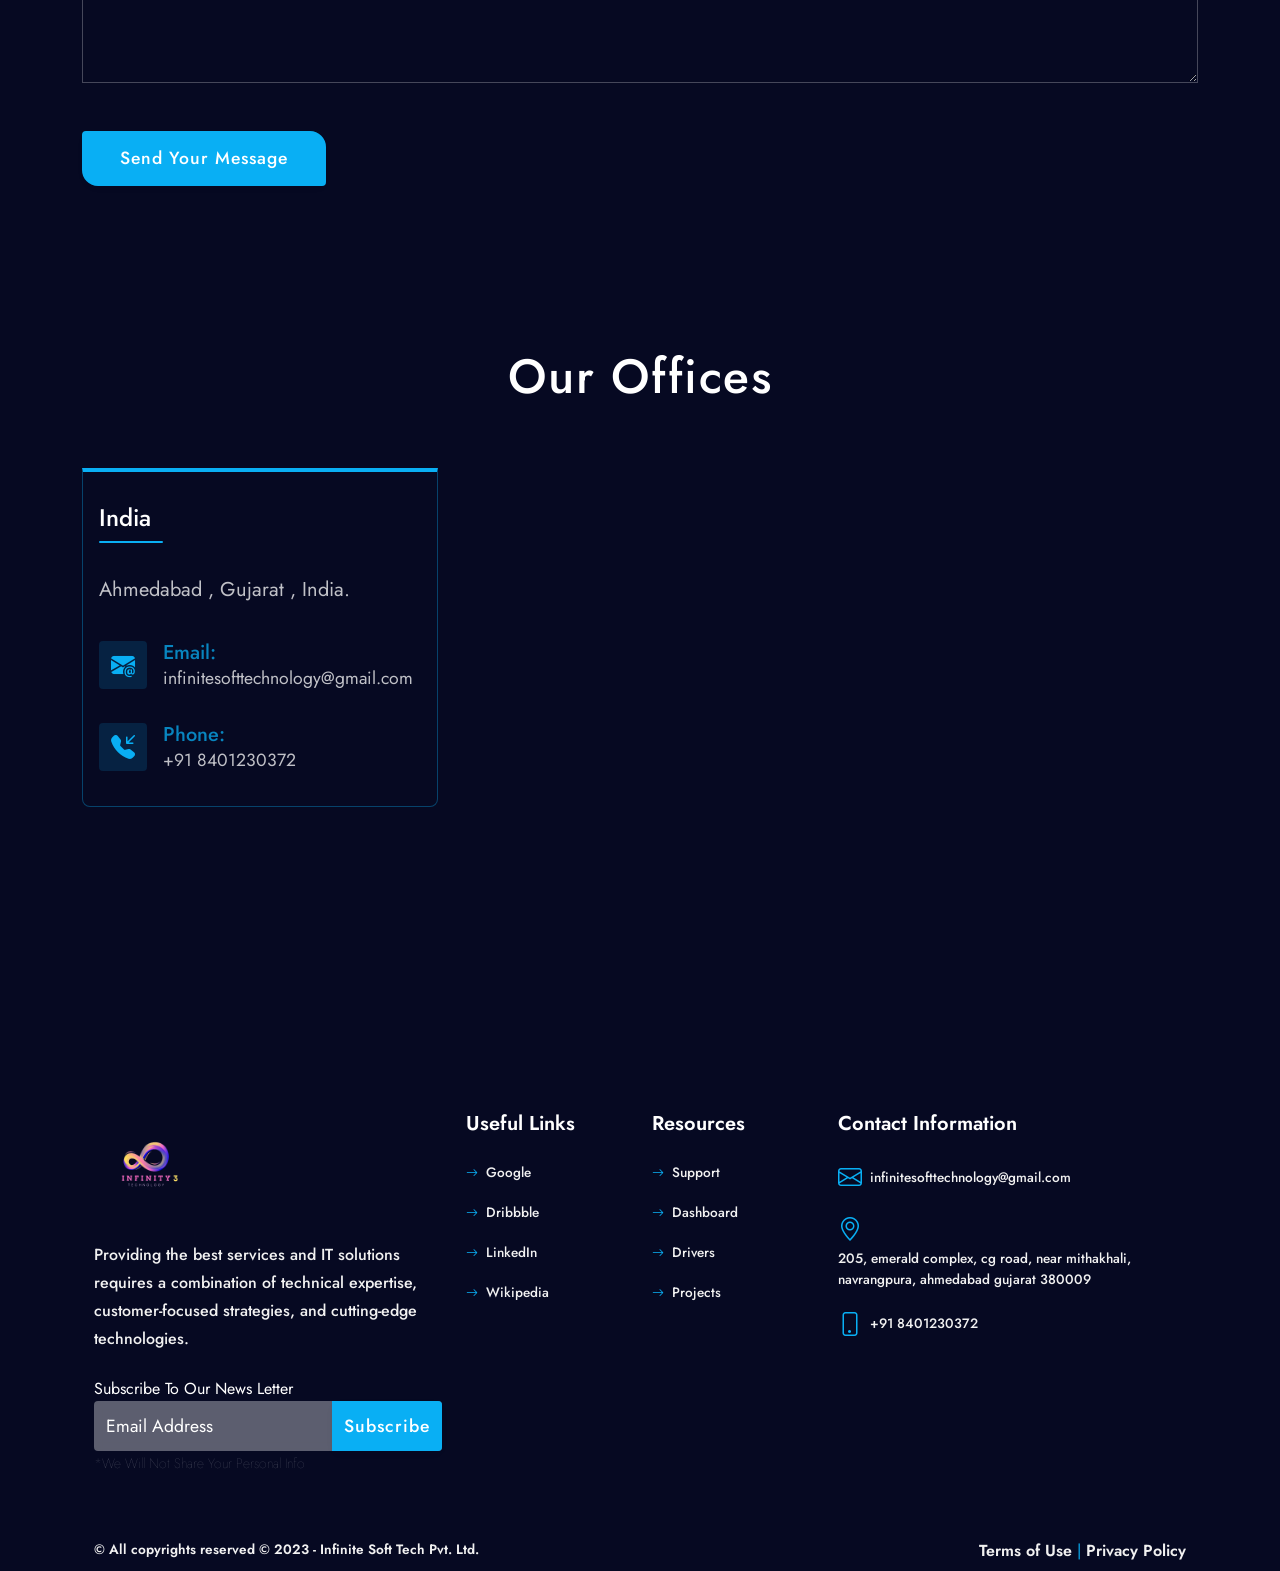
==== commit d2de6252: "Adjust container-fluid class for responsiveness" ====
--- a/index.html
+++ b/index.html
@@ -1131,7 +1131,7 @@
           </div>
         </section>
       </div> -->
-      <div class="container-fluid">
+      <div class="container-fluid col-lg-8">
         <section class="map-section ">
           <div class="map-box  wow fadeInUp" data-wow-delay=".6s">
             <div class="mapouter">
--- a/css/main-LTR.css
+++ b/css/main-LTR.css
@@ -2484,6 +2484,7 @@
   padding: 2rem;
   border: 1px solid rgba(var(--clr-main-rgb), 0.35);
   box-shadow: 0px 0px 10px 0px rgba(var(--clr-dark-blue-rgb), 0.1);
+  height:100%;
 }
 .services-boxed .service-box::before {
   content: "";
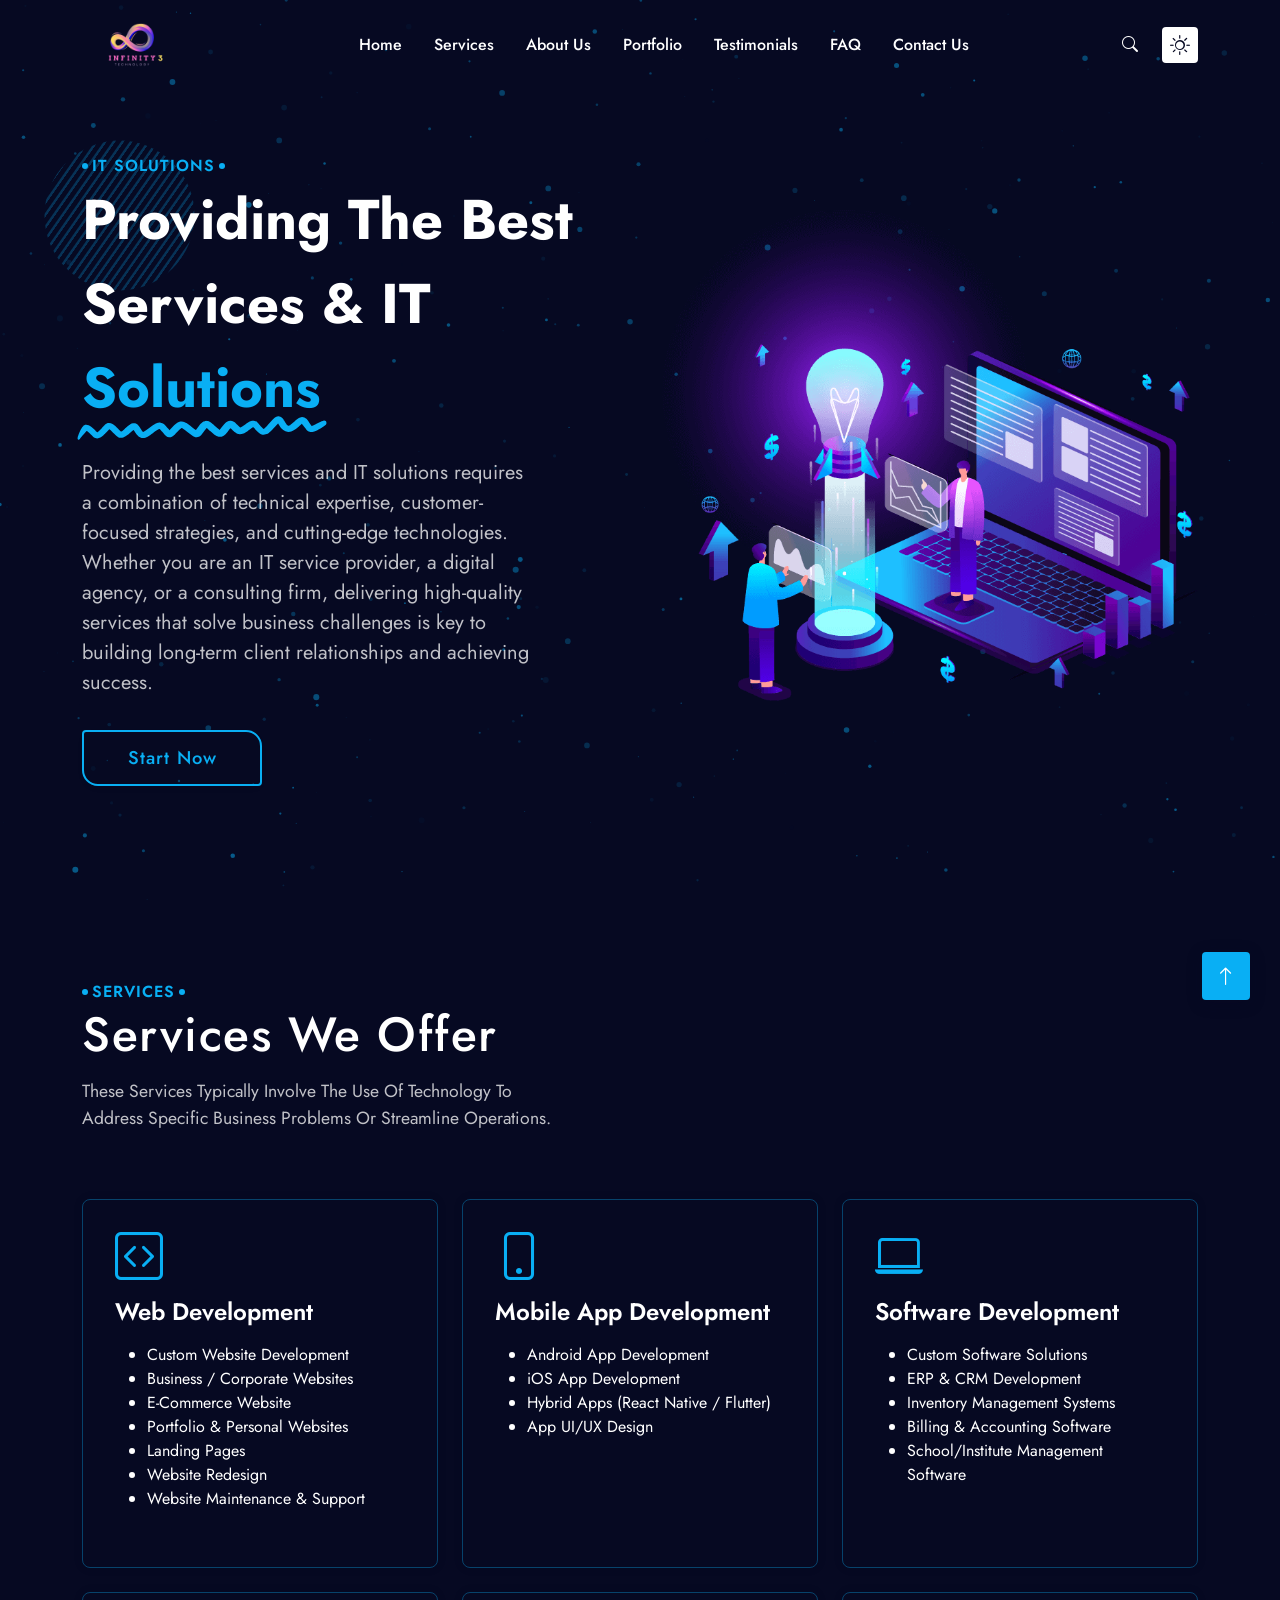
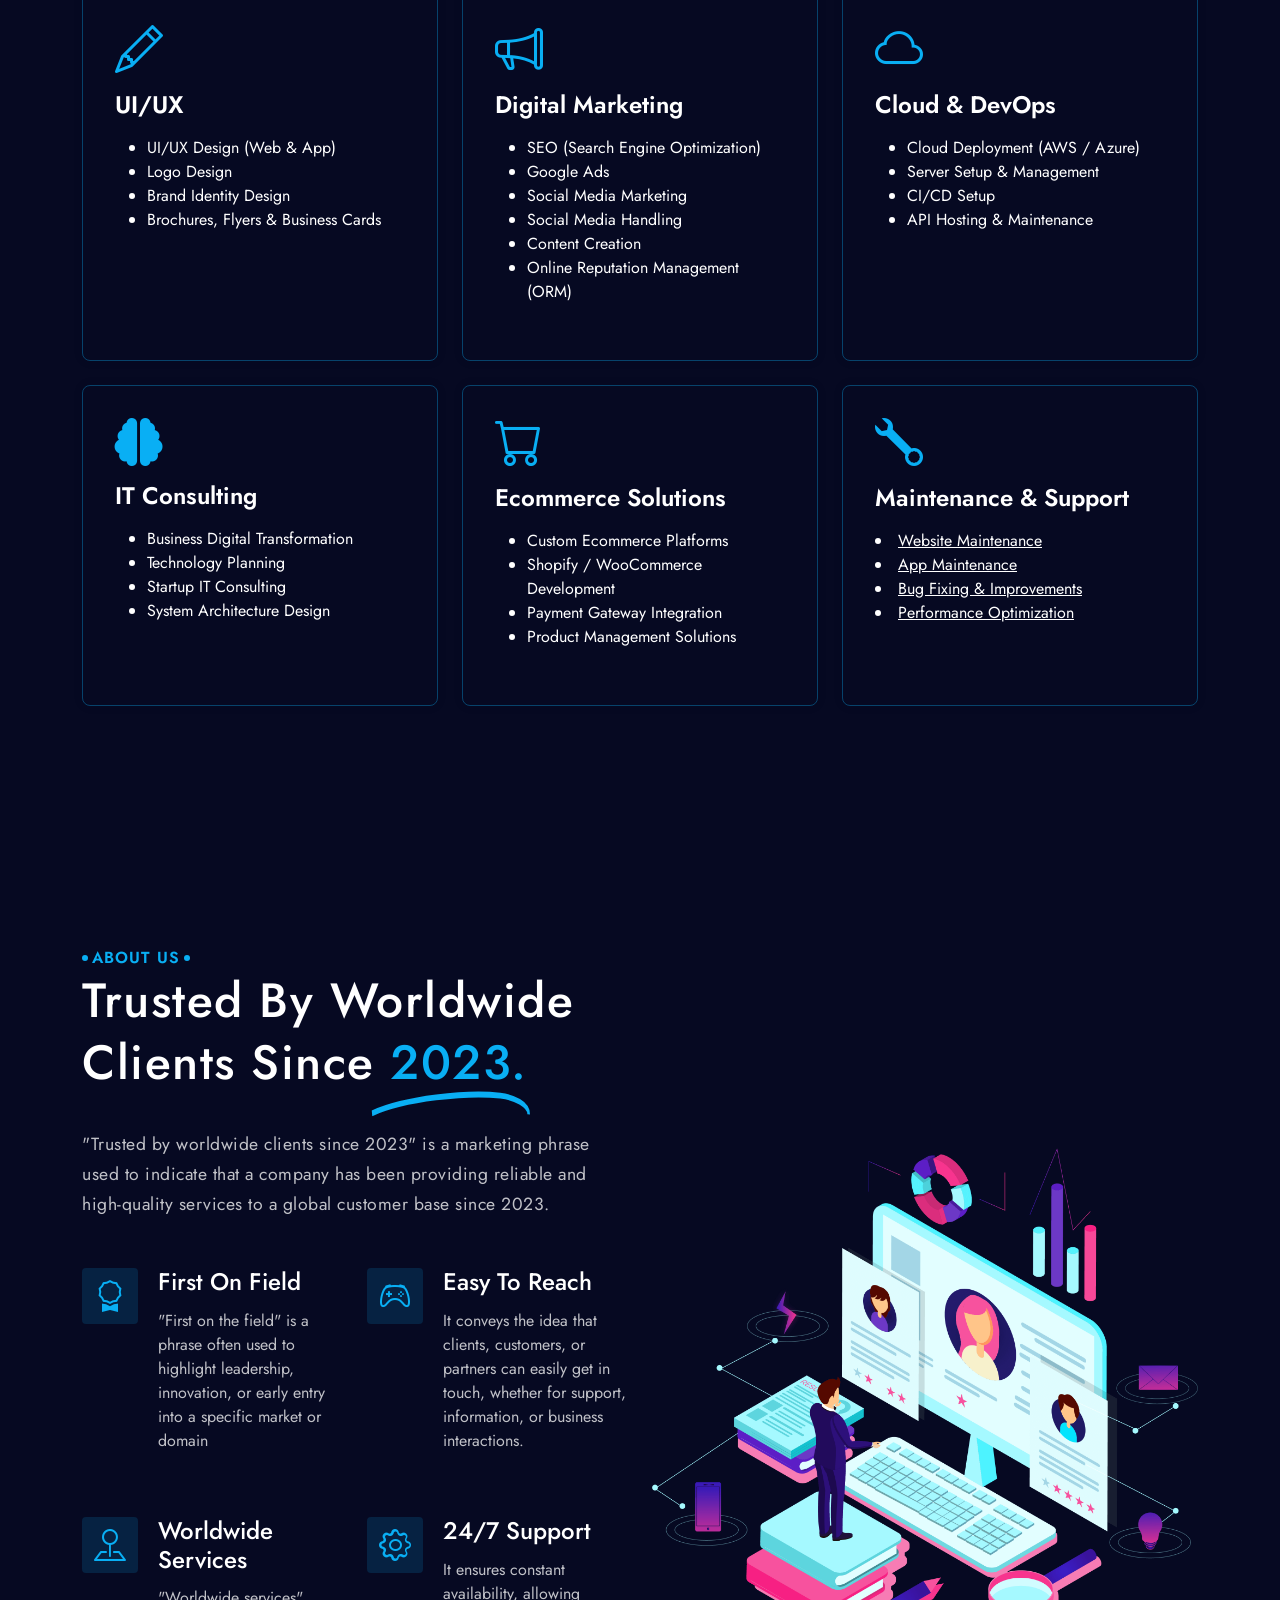
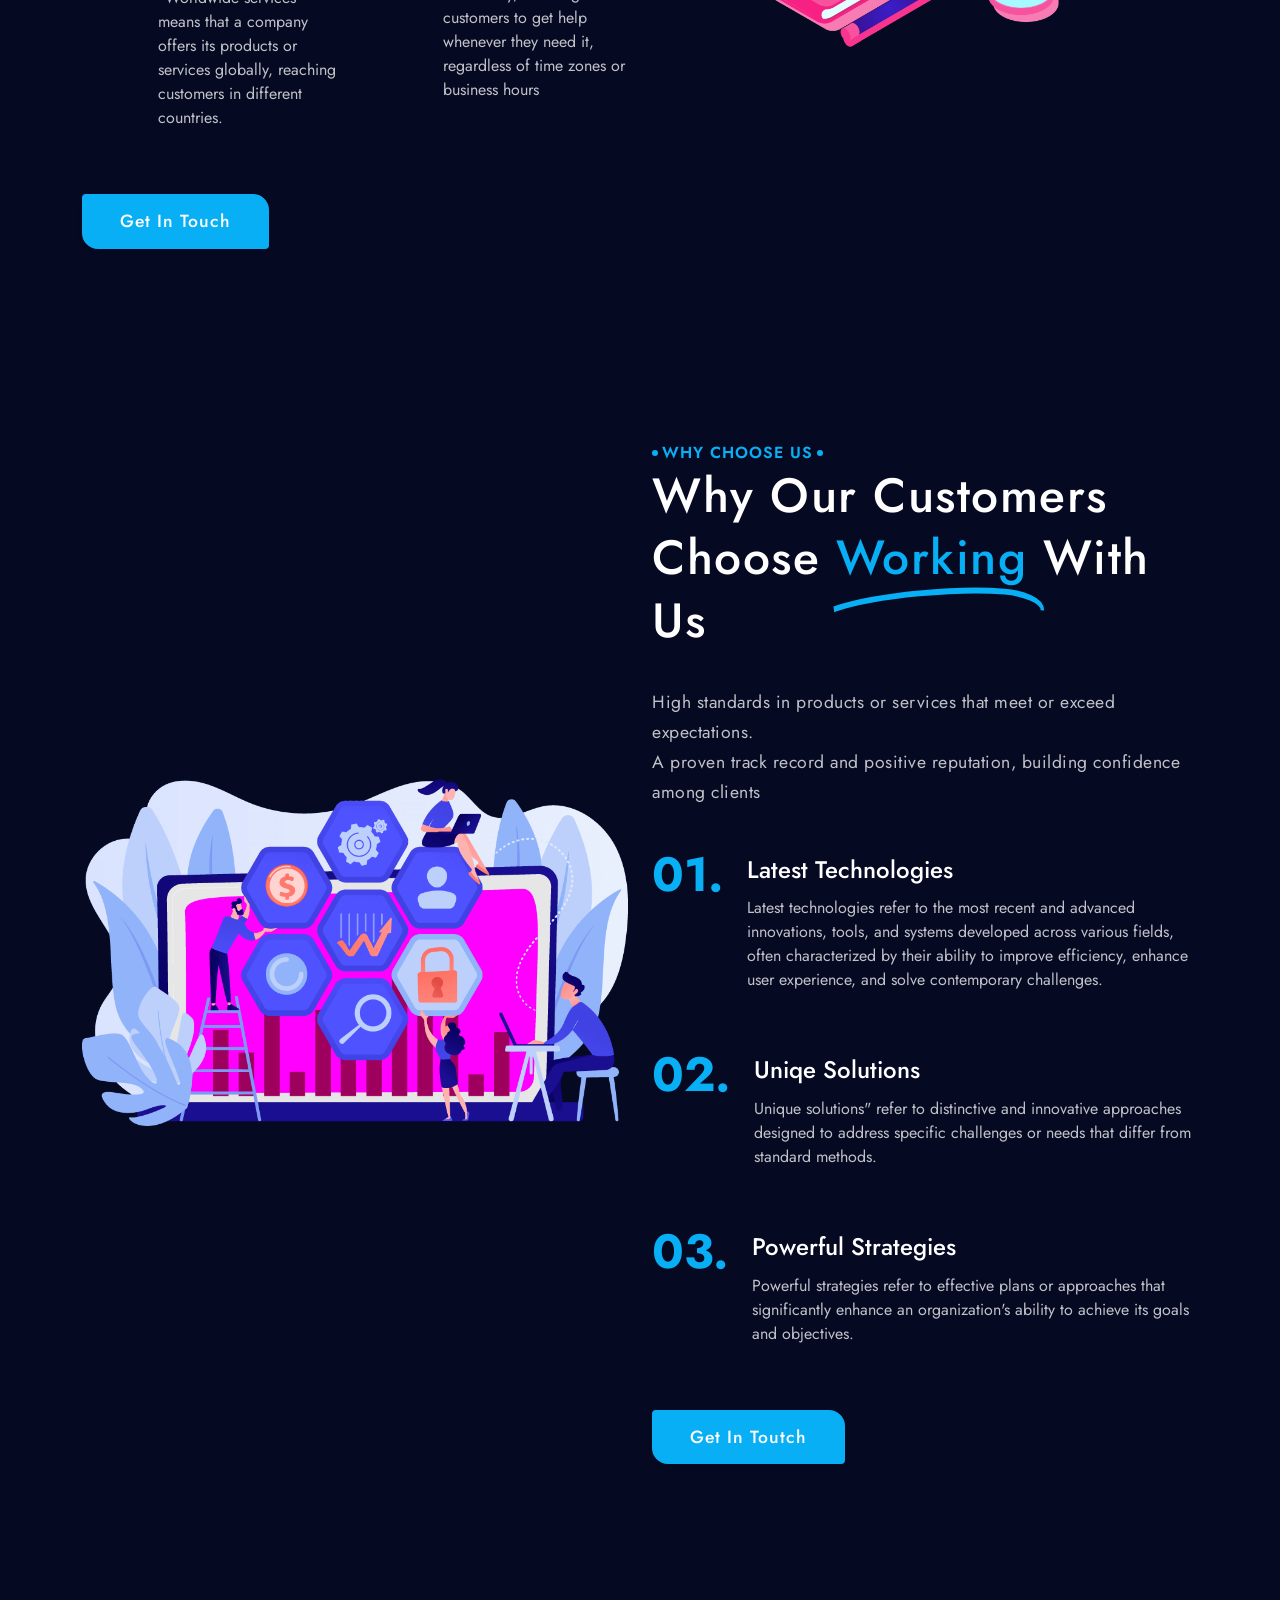
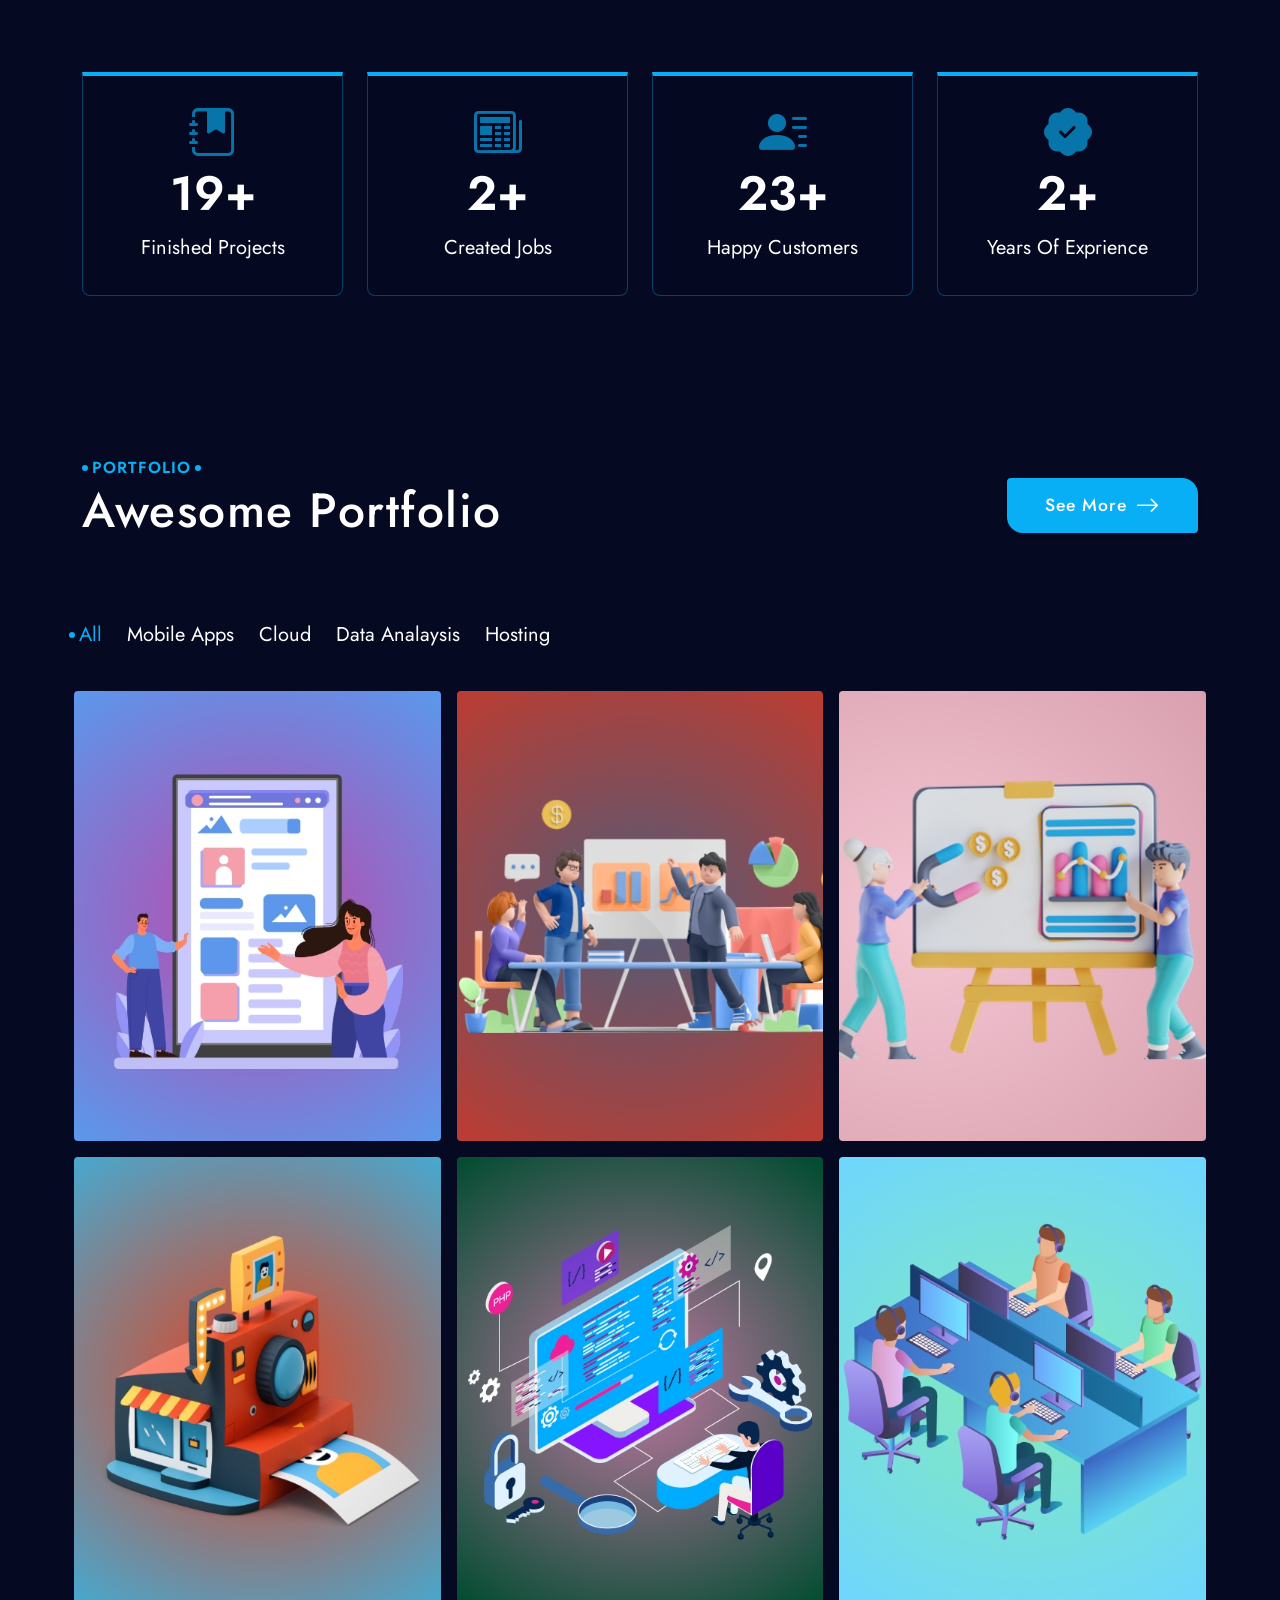
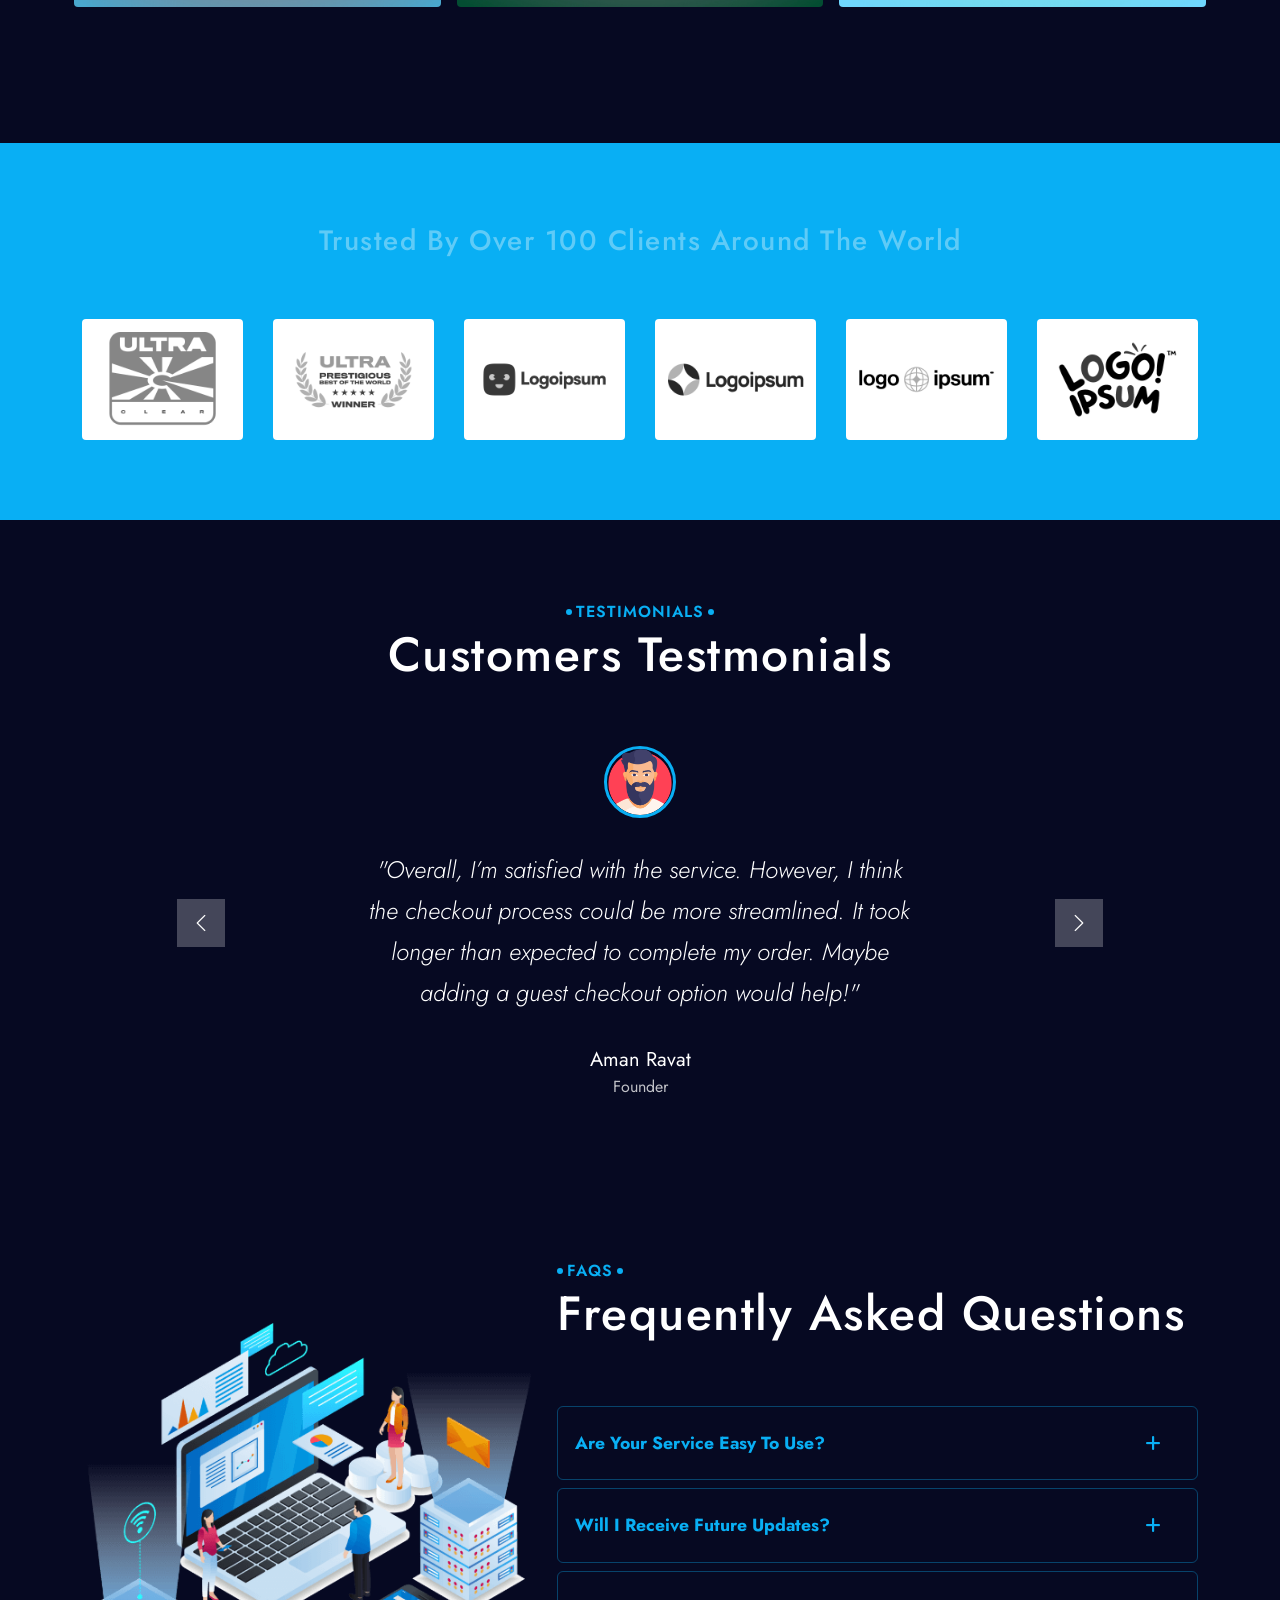
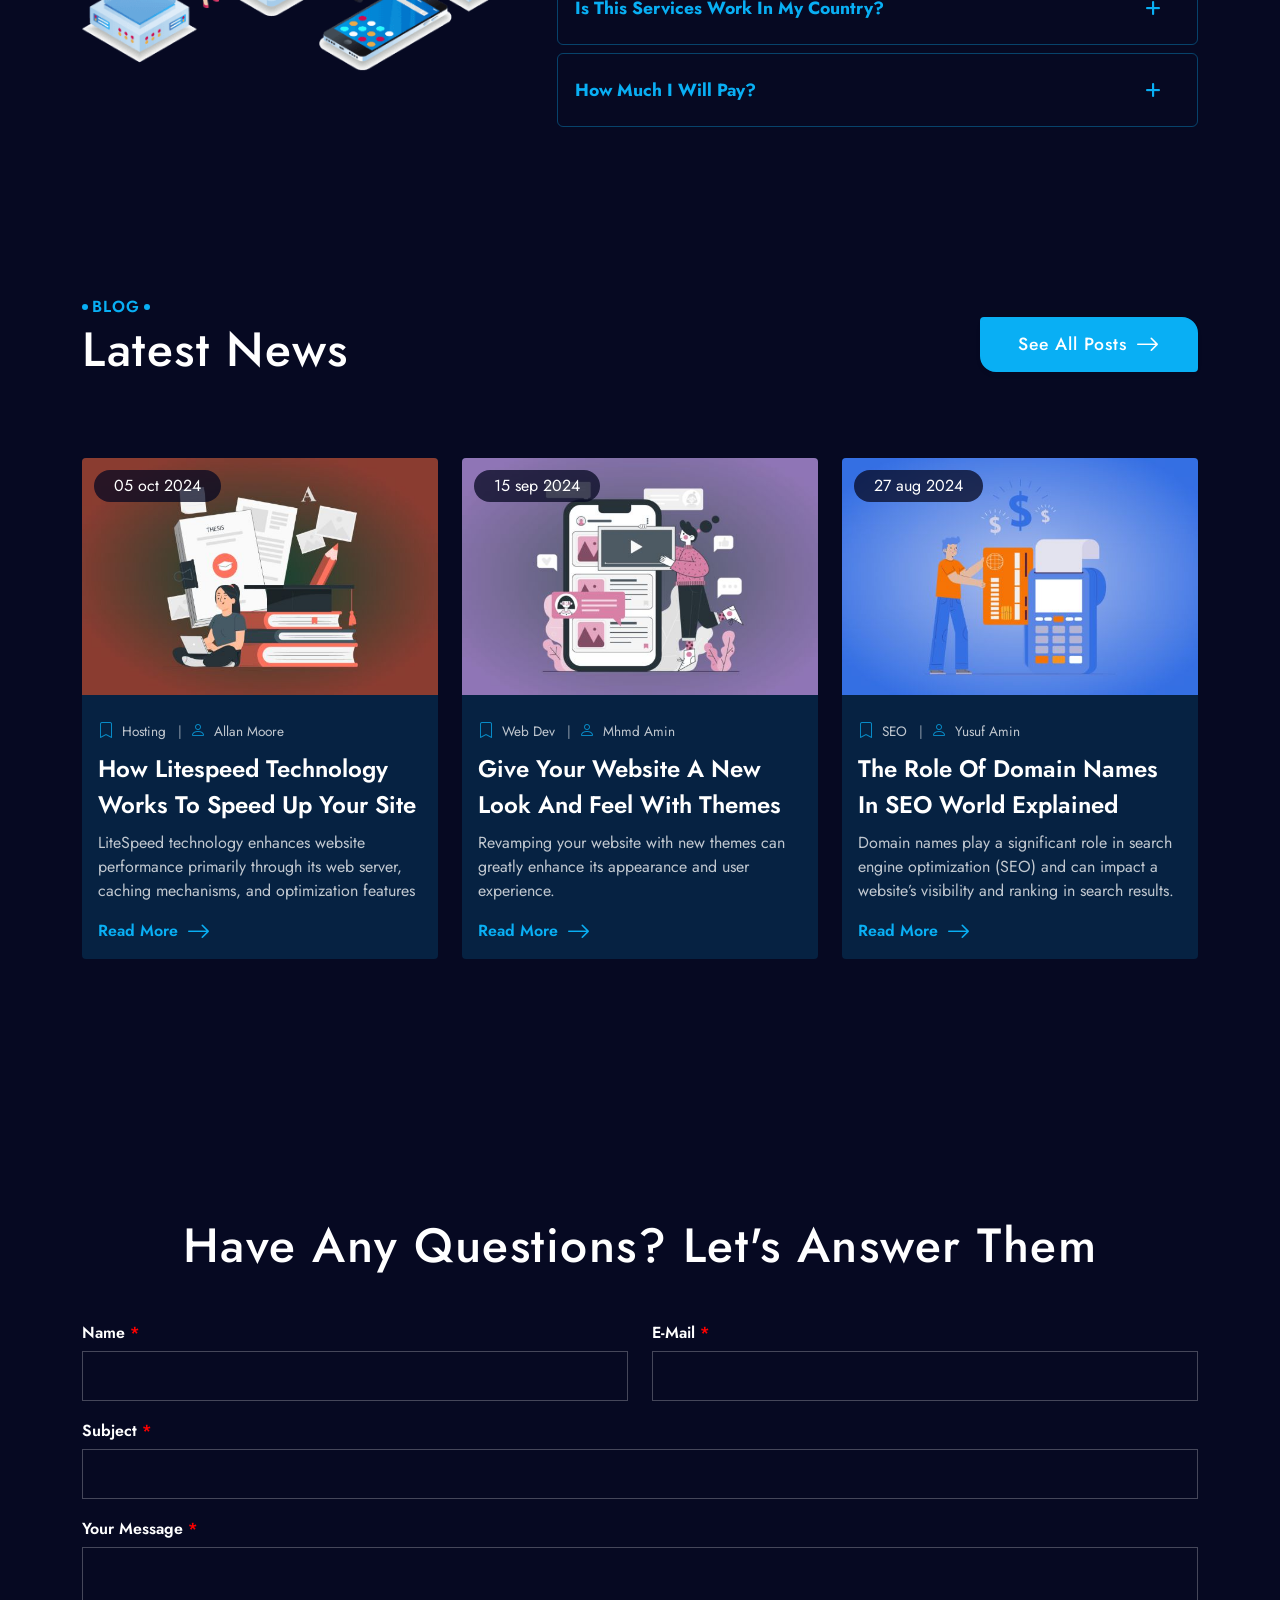
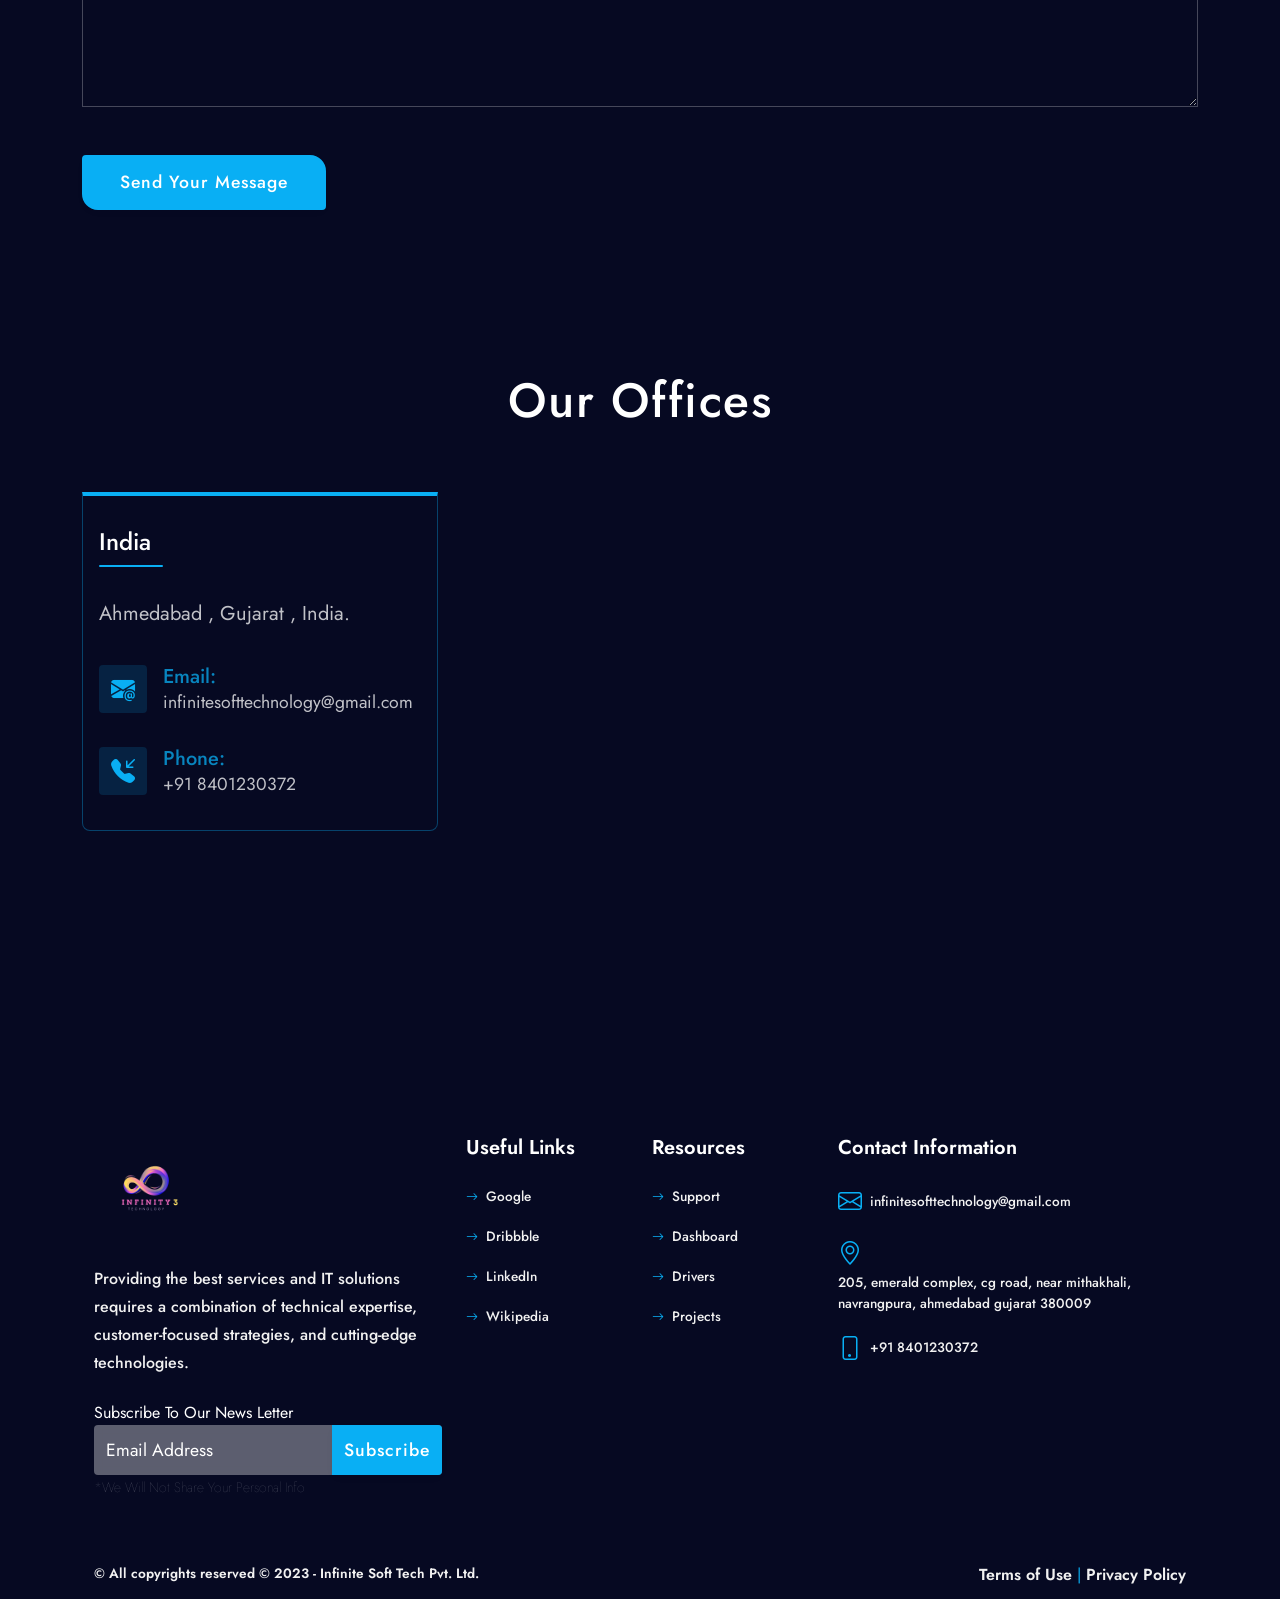
==== commit 1f0c4d6b: "Update index.html" ====
--- a/index.html
+++ b/index.html
@@ -338,7 +338,7 @@
               <!-- ------------------8---------------------------------------------------------------- -->
             <!--Start 5th service box-->
             <div class="box service-box  wow fadeInUp reveal-start" data-wow-offset="0" data-wow-delay=".5s">
-              <div class="service-icon"><i class="bi bi-car font-icon"></i></div><span class="service-num hollow-text">5    </span>
+              <div class="service-icon"><i class="bi bi-cart font-icon"></i></div><span class="service-num hollow-text">5    </span>
               <div class="service-content">
                 <h3 class="service-title">Ecommerce Solutions
 </h3>
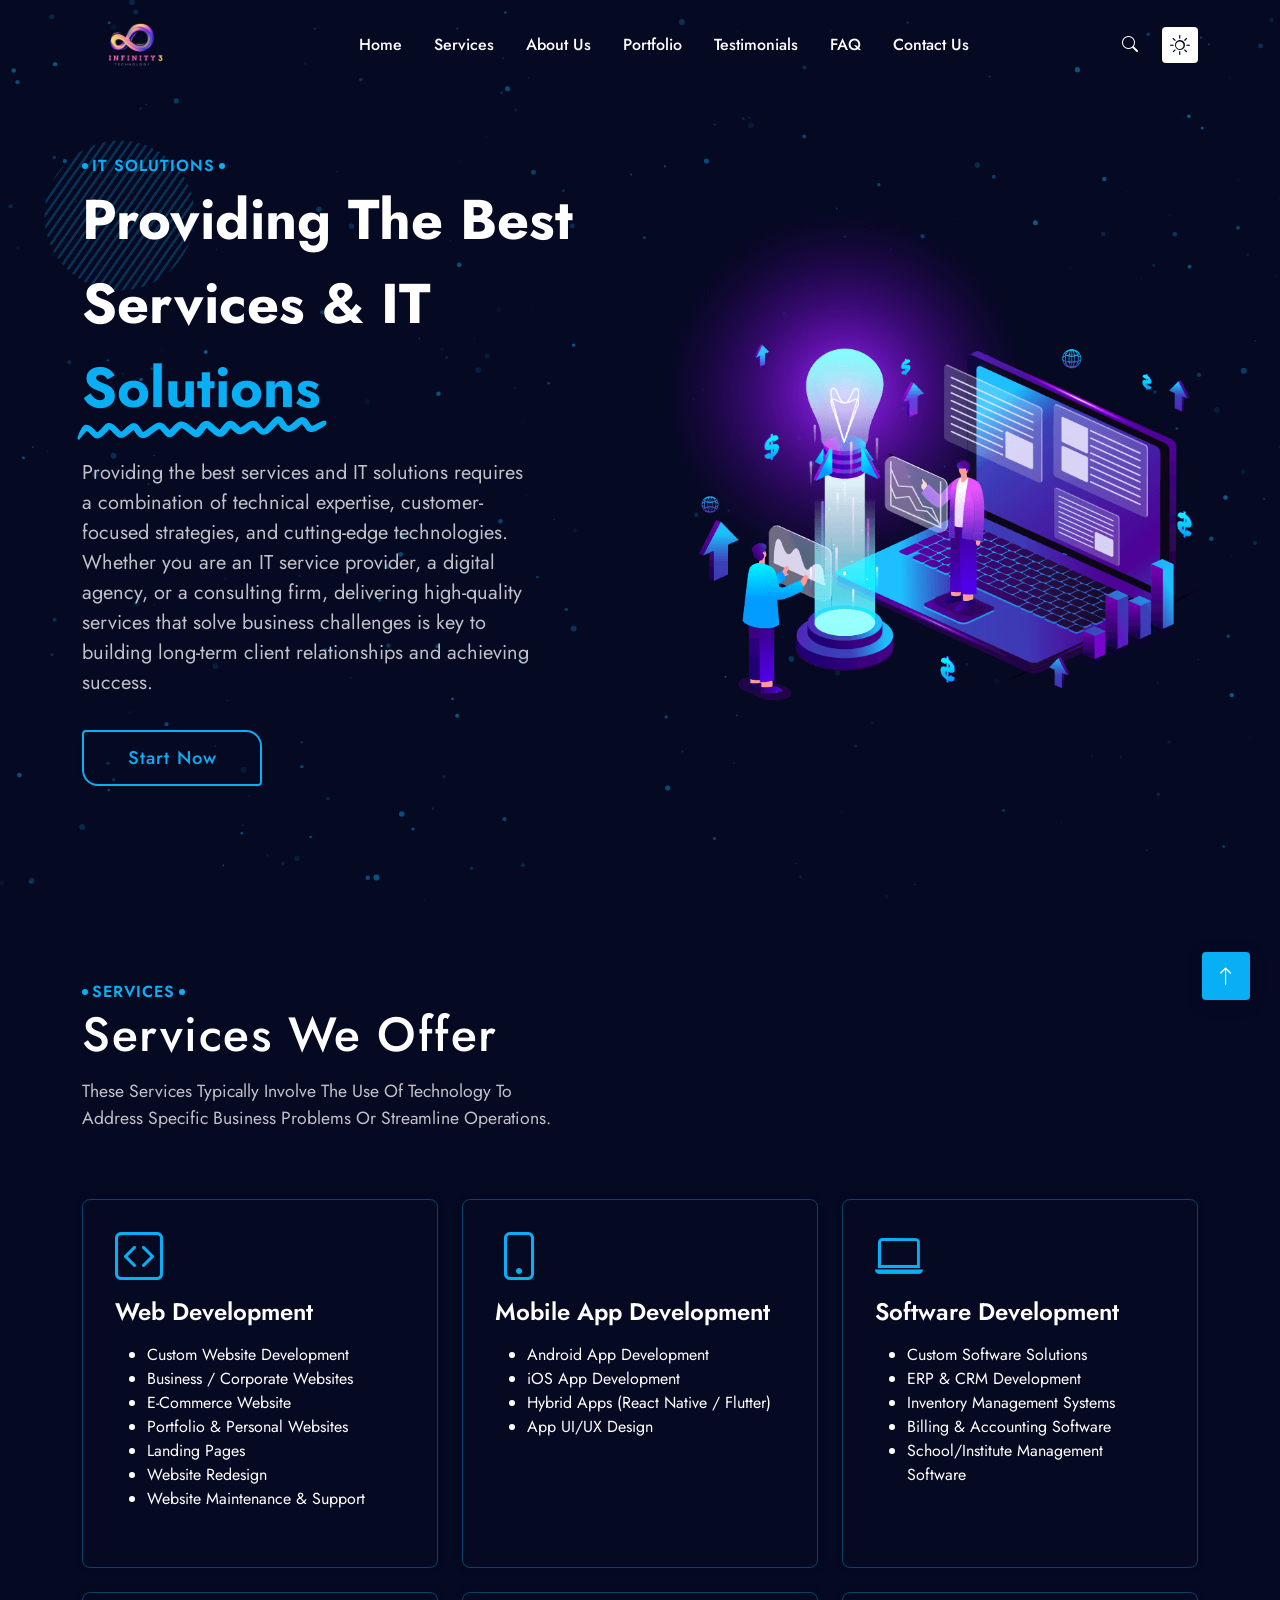
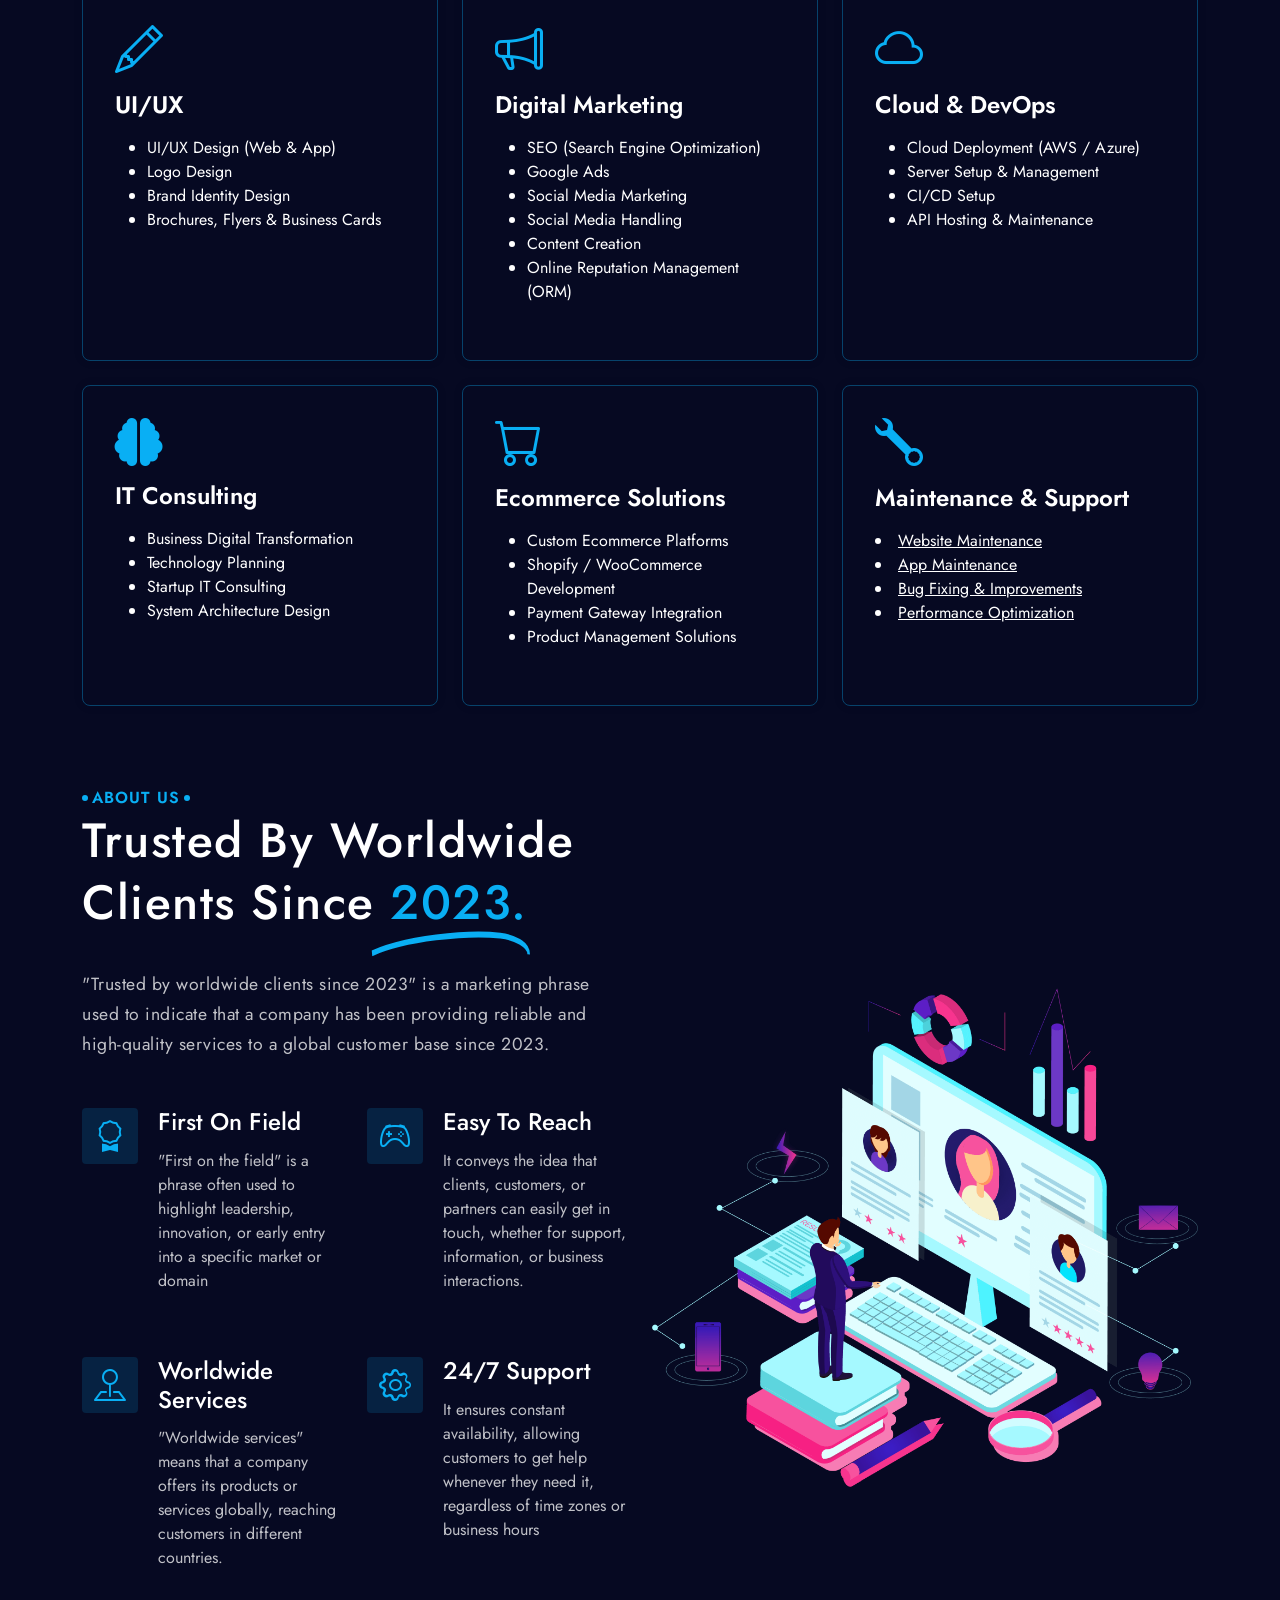
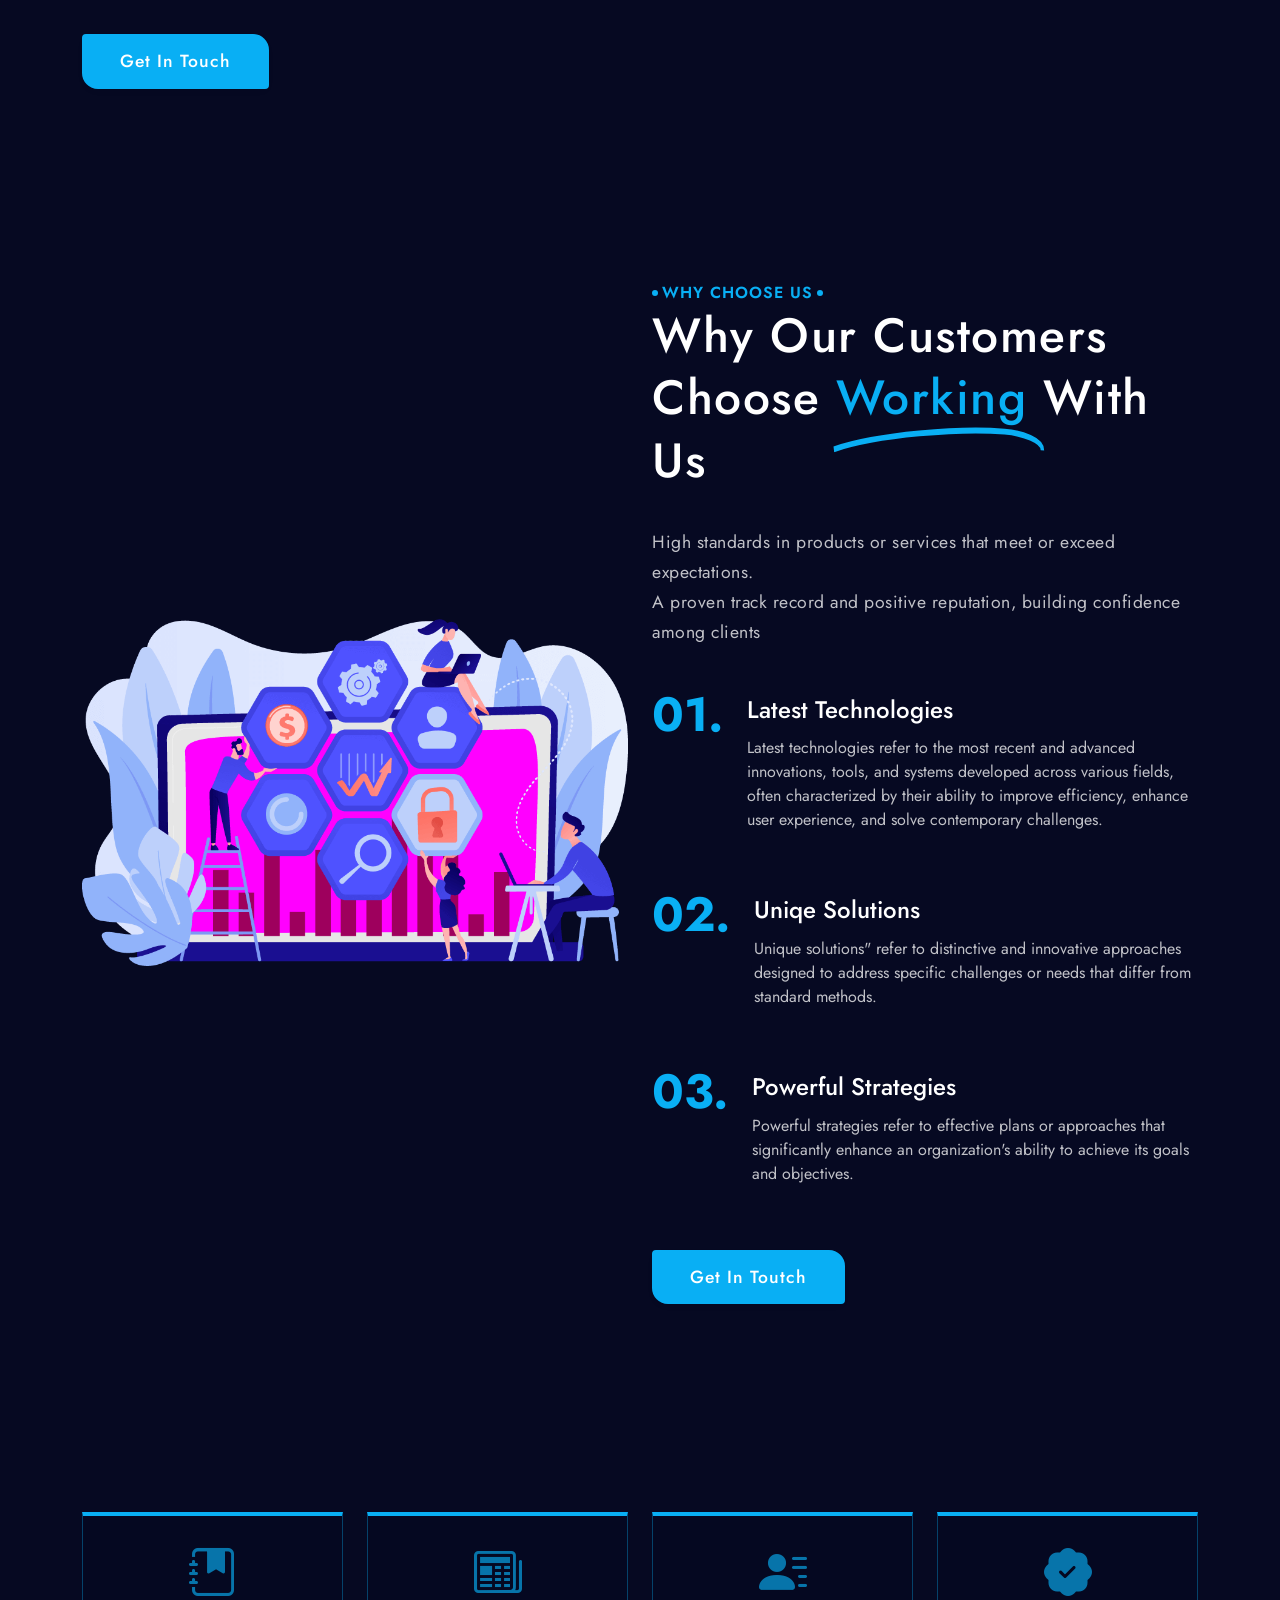
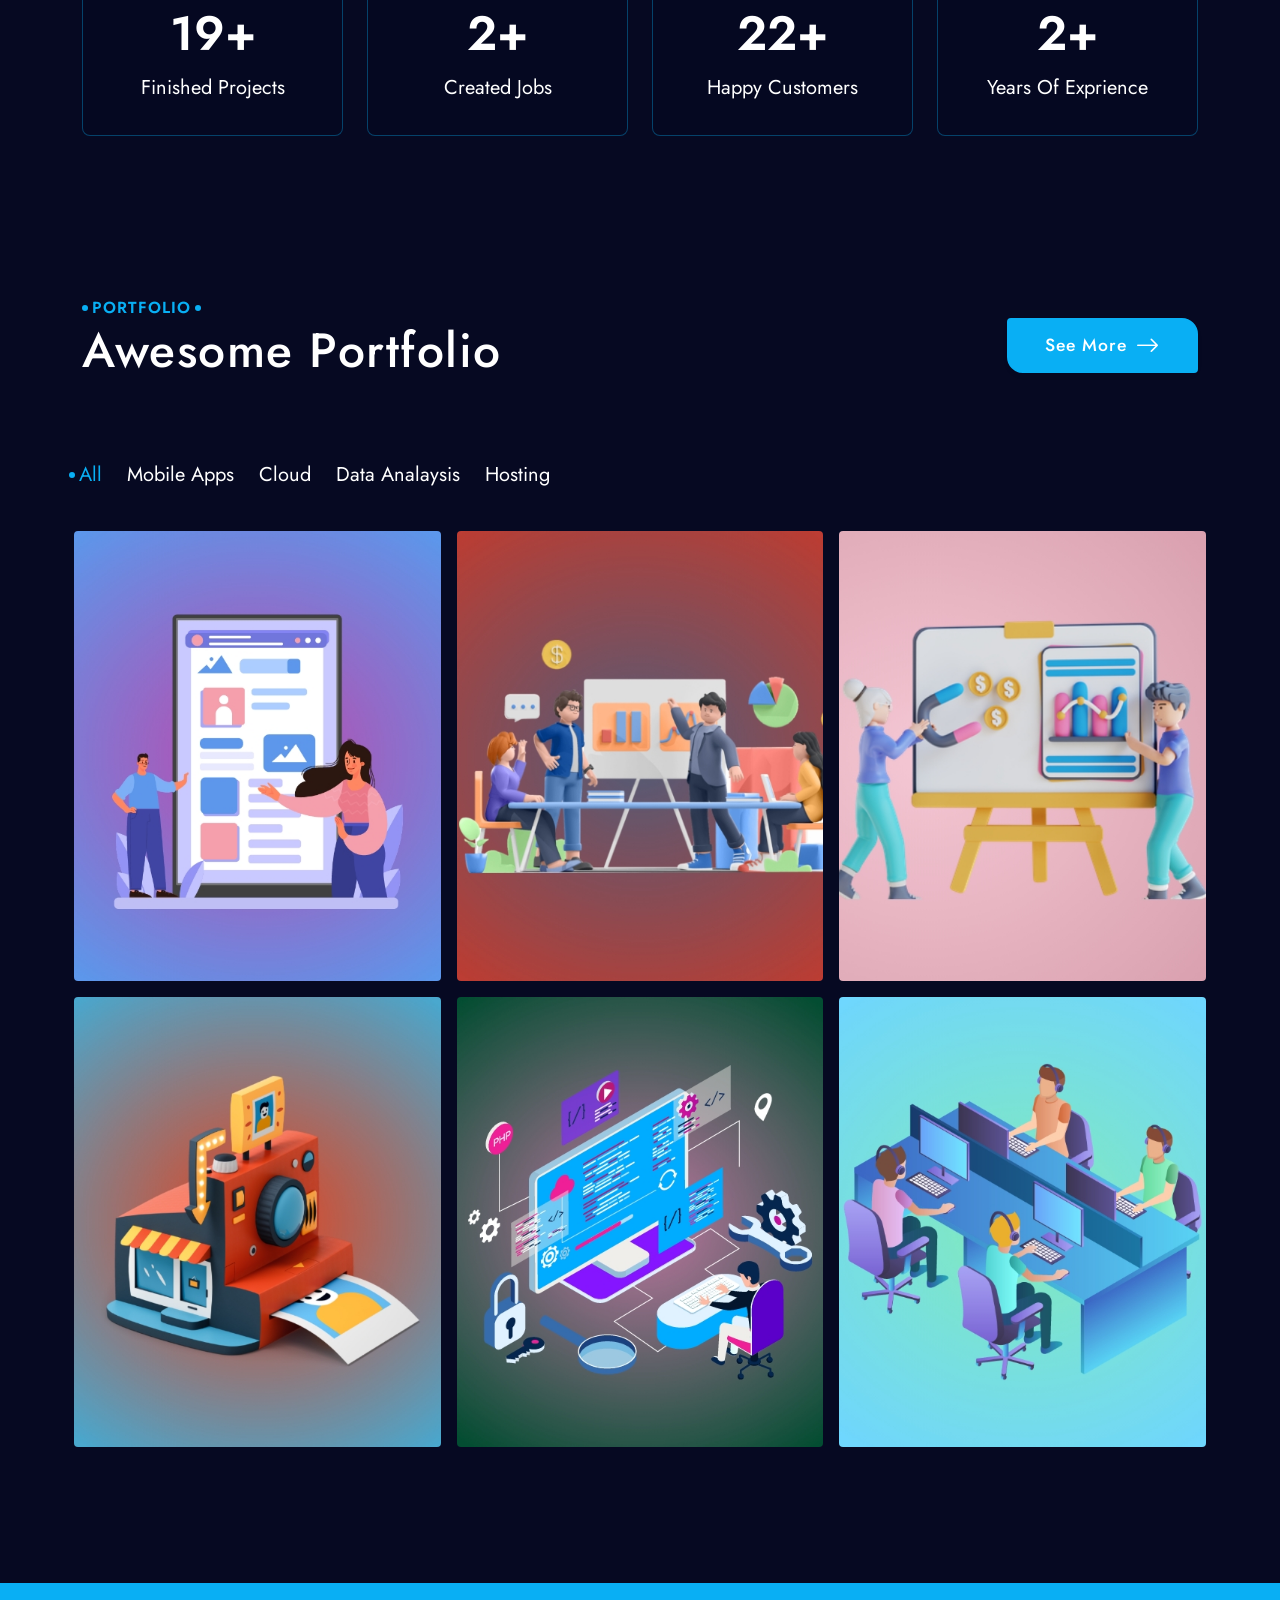
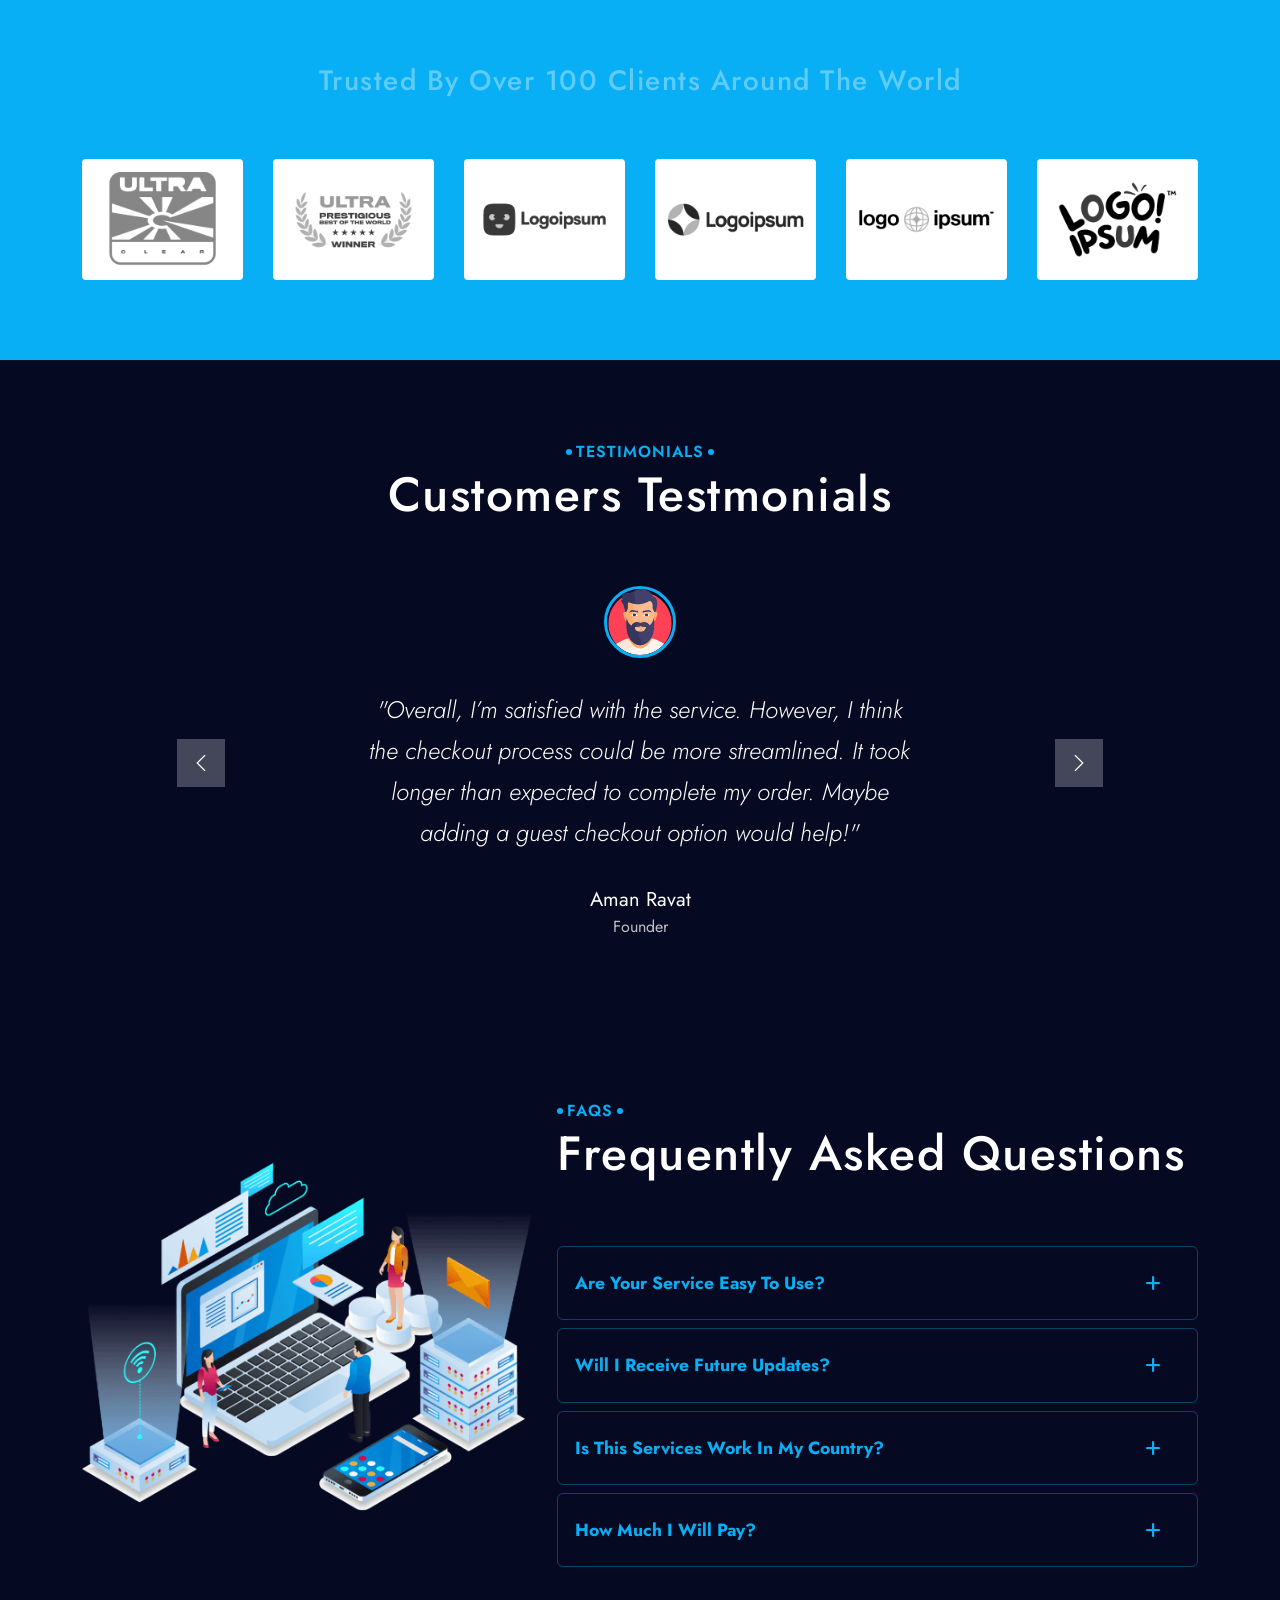
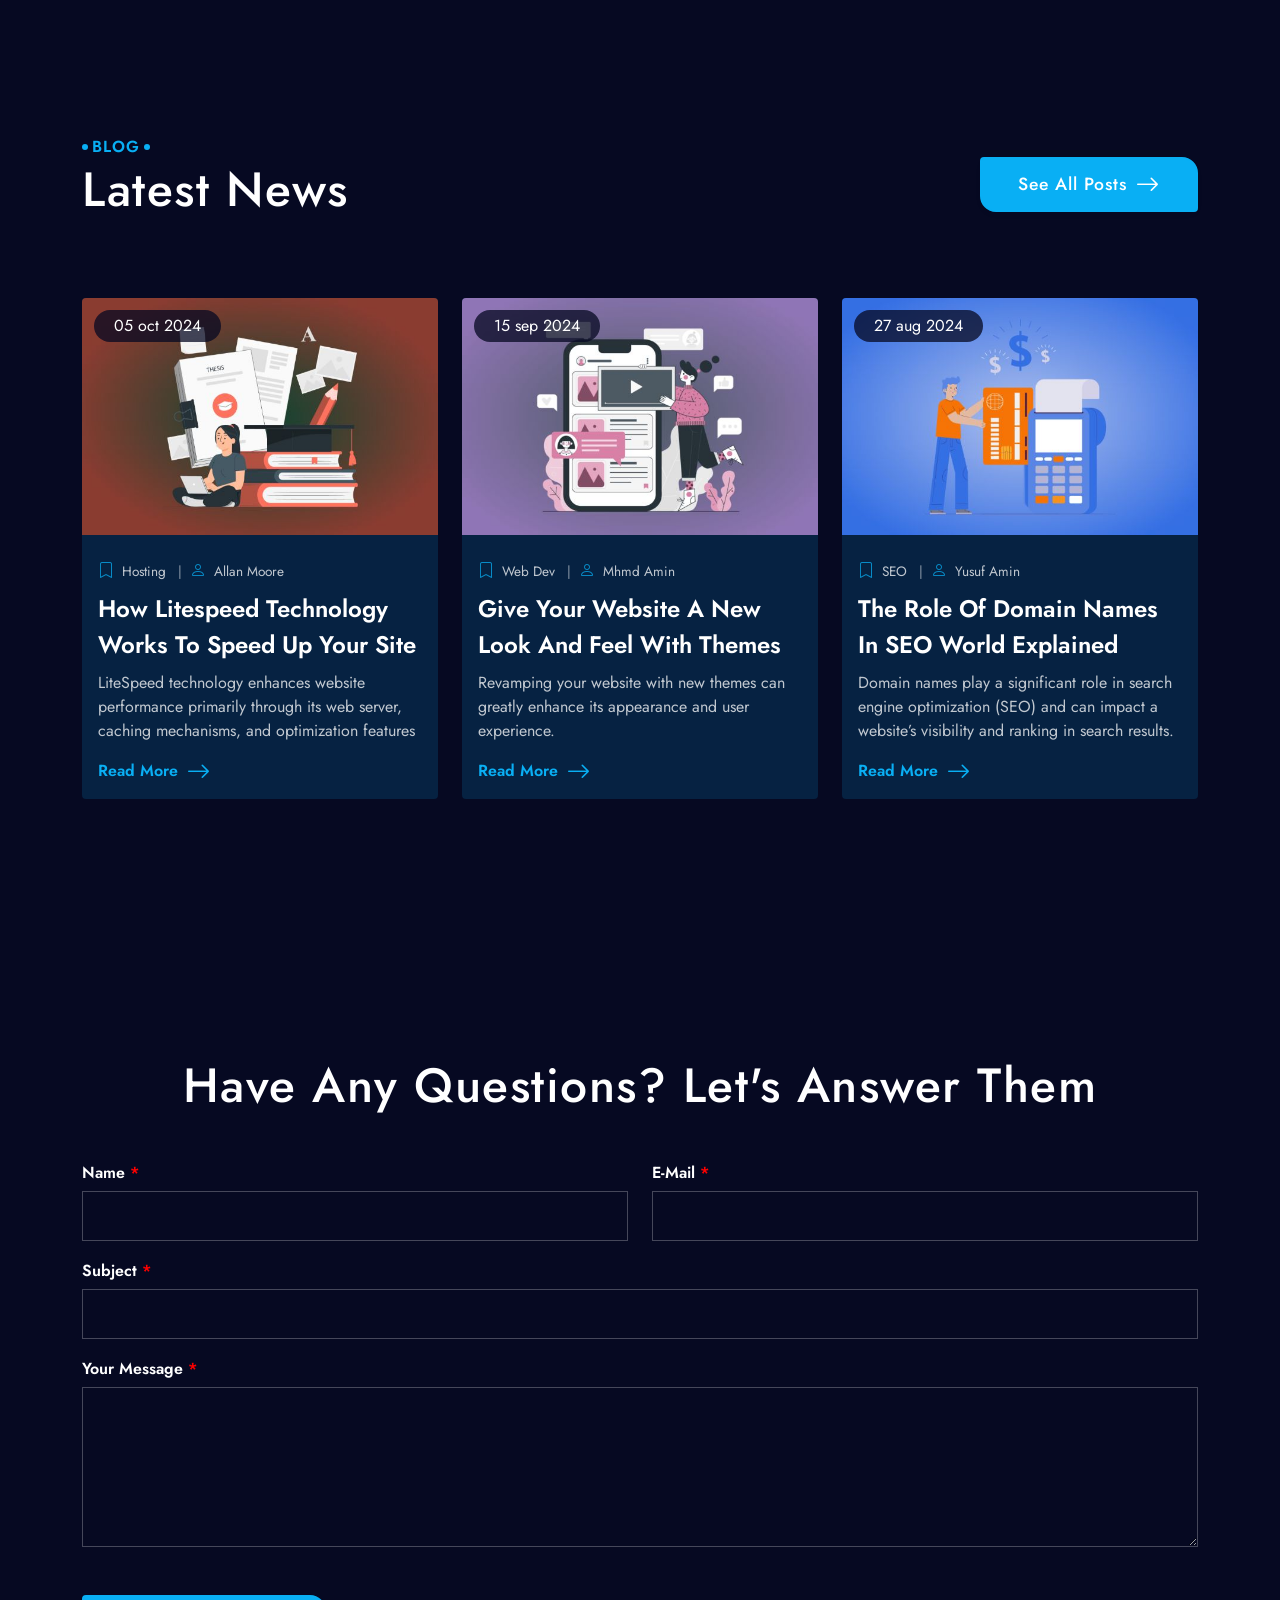
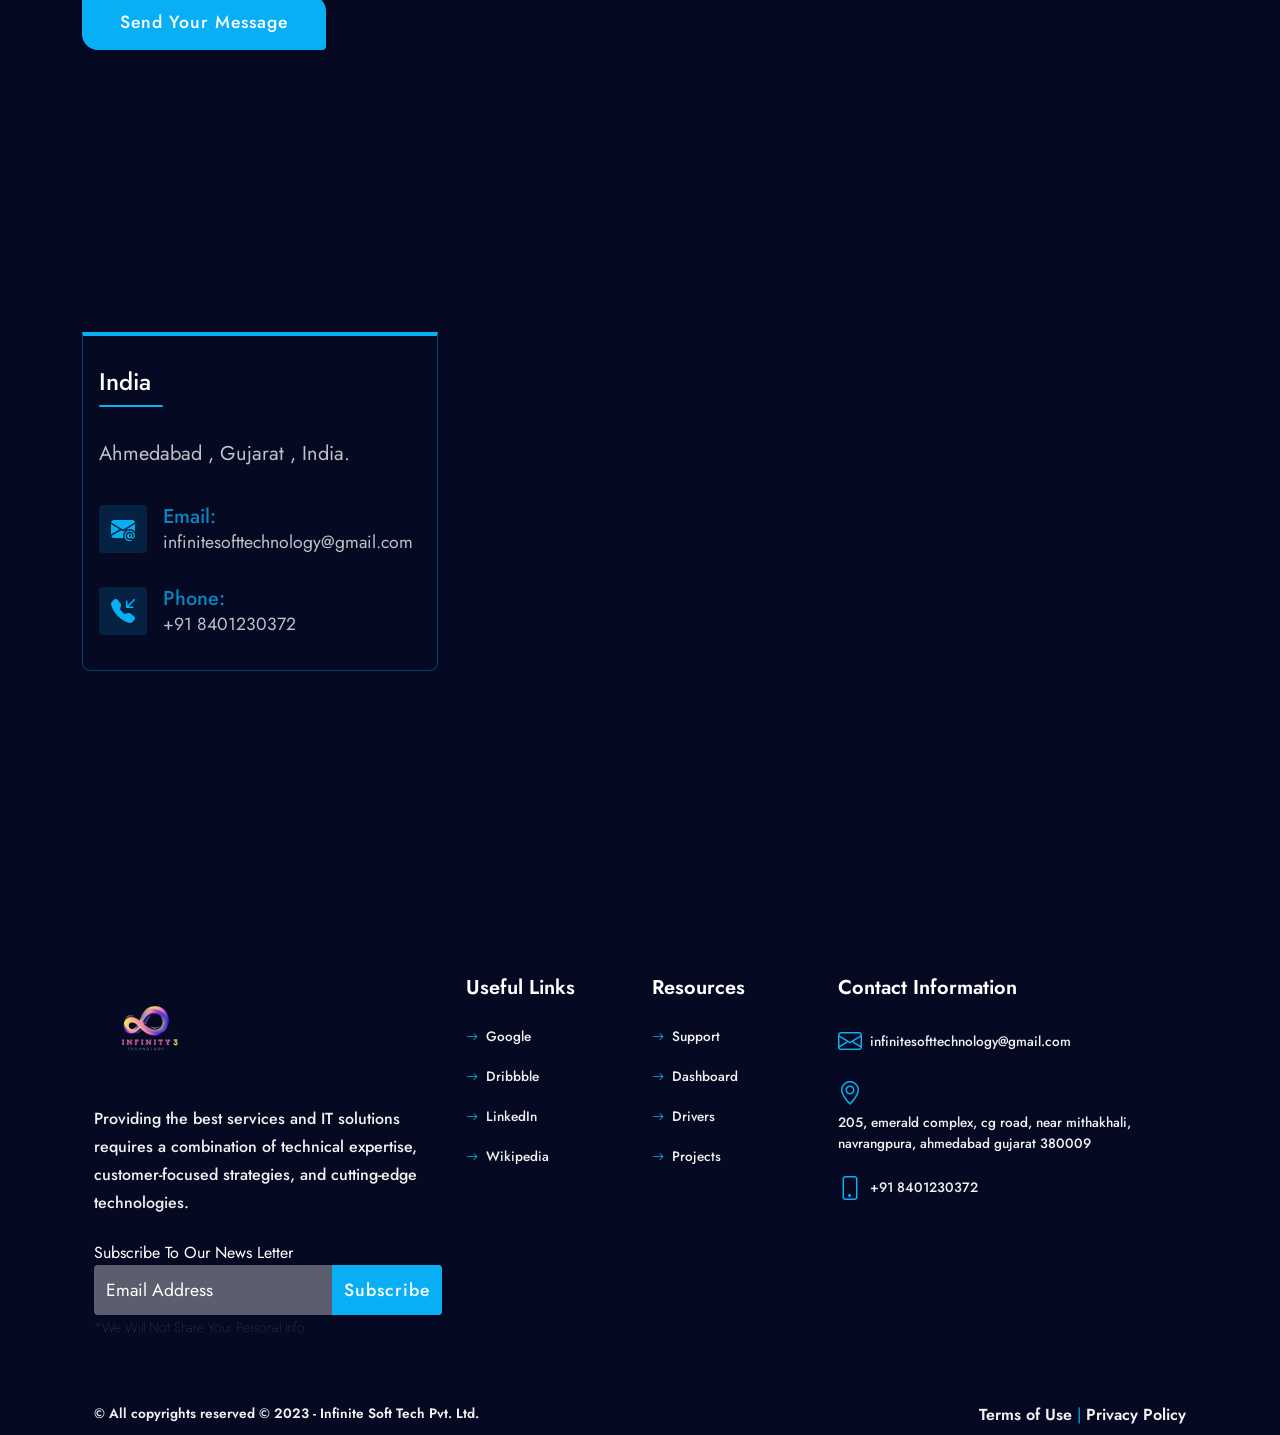
==== commit 238d2f71: "Remove padding from services and about sections" ====
--- a/index.html
+++ b/index.html
@@ -165,7 +165,7 @@
     <!--End of .hero-text-area-->
     <!-- End  Page hero-->
     <!-- Start  services Section-->
-    <section class="services services-boxed mega-section  " id="services">
+    <section class="services services-boxed mega-section  pb-0" id="services">
       <div class="container">
         <div class="sec-heading  ">
           <div class="content-area"><span class=" pre-title       wow fadeInUp " data-wow-delay=".2s">services</span>
@@ -384,7 +384,7 @@
     </section>
     <!-- End  services Section-->
     <!-- Start  about Section-->
-    <section class="about mega-section" id="about">
+    <section class="about mega-section pt-md-0" id="about">
       <div class="container">
         <!-- Start first about div-->
         <div class="content-block  ">
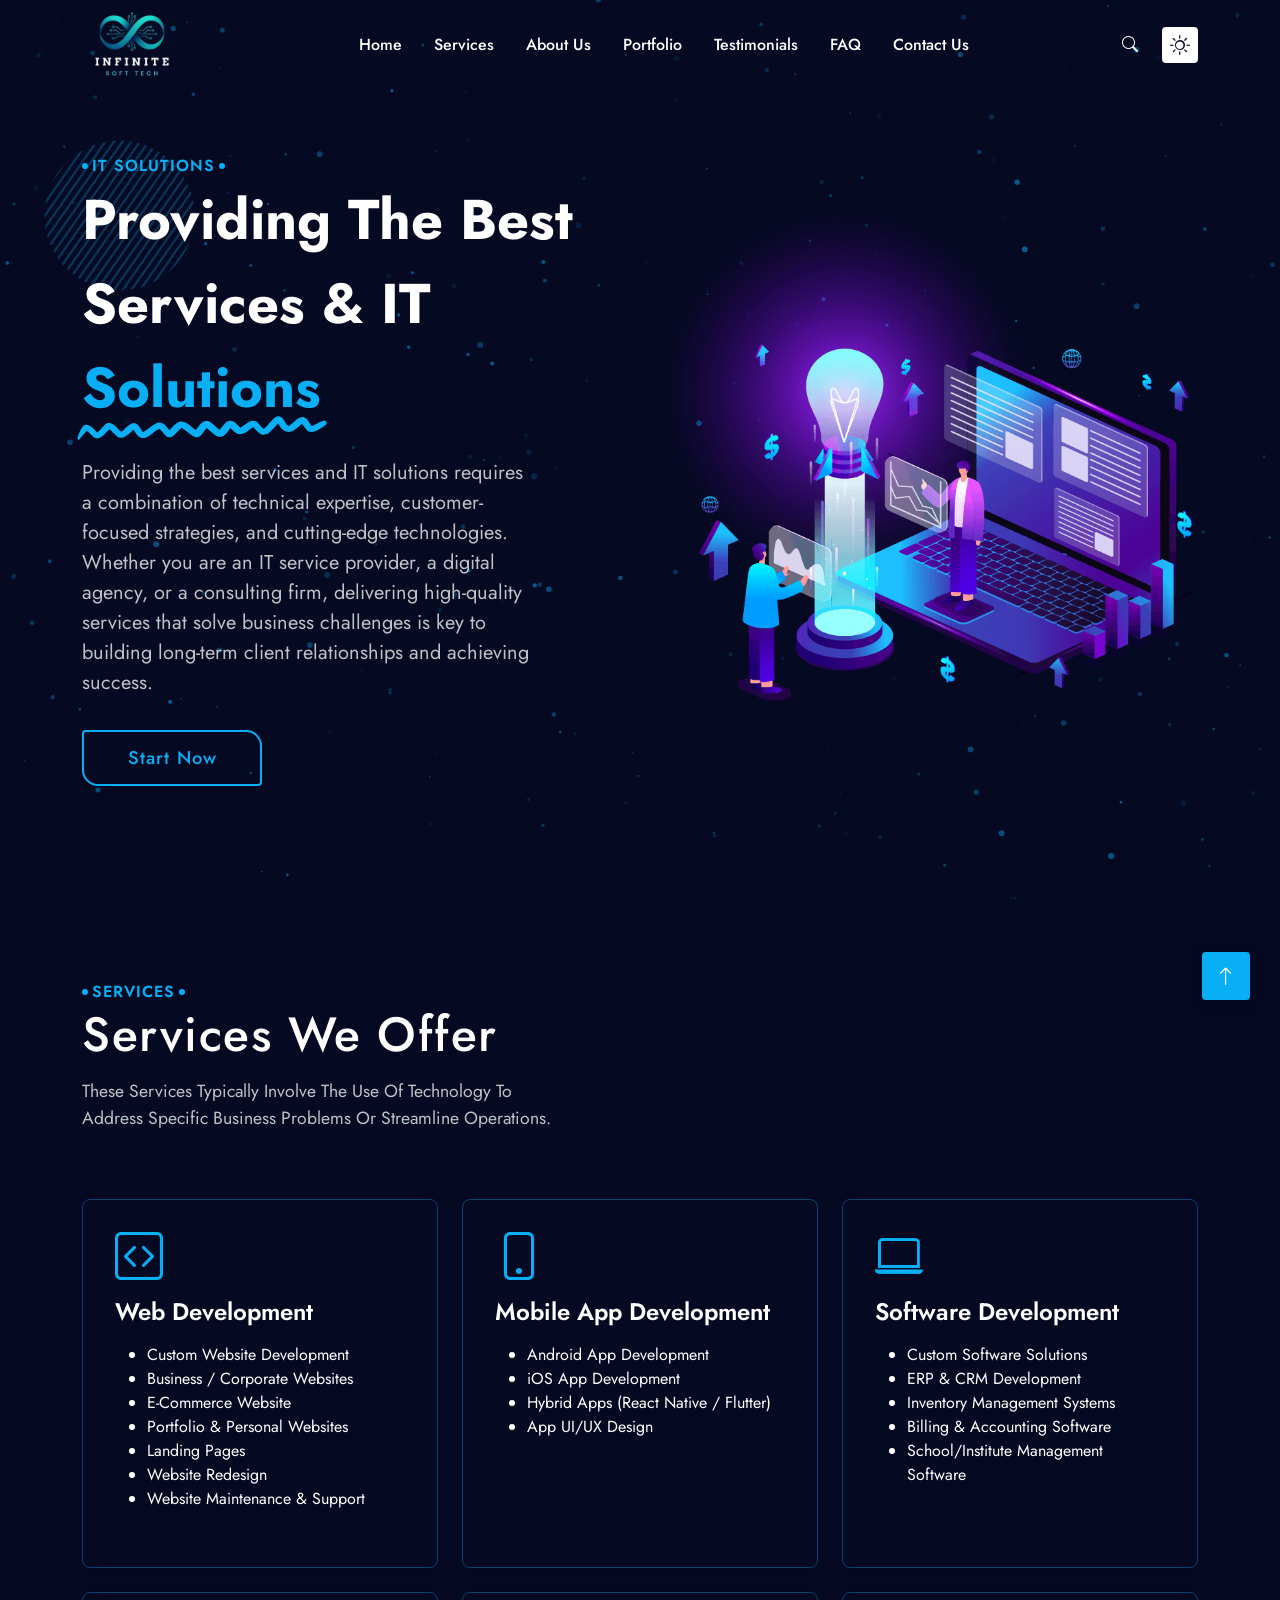
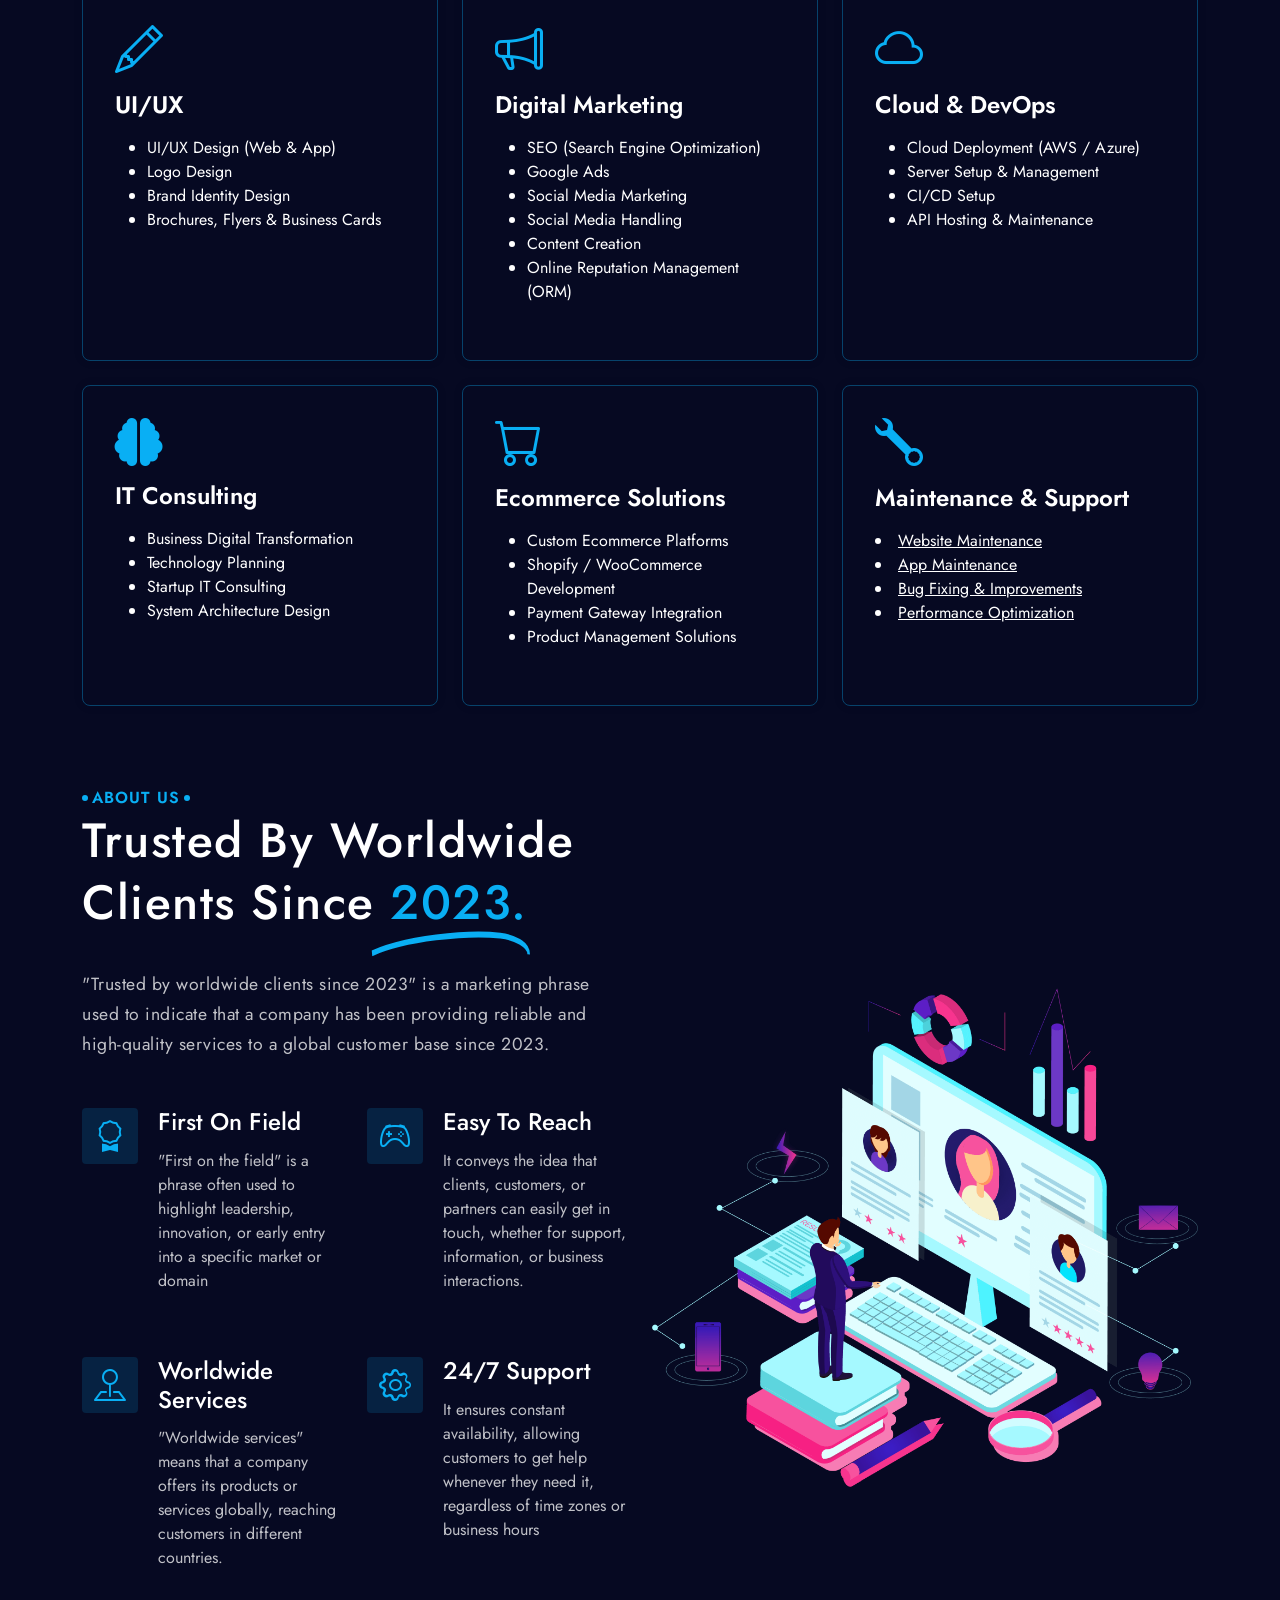
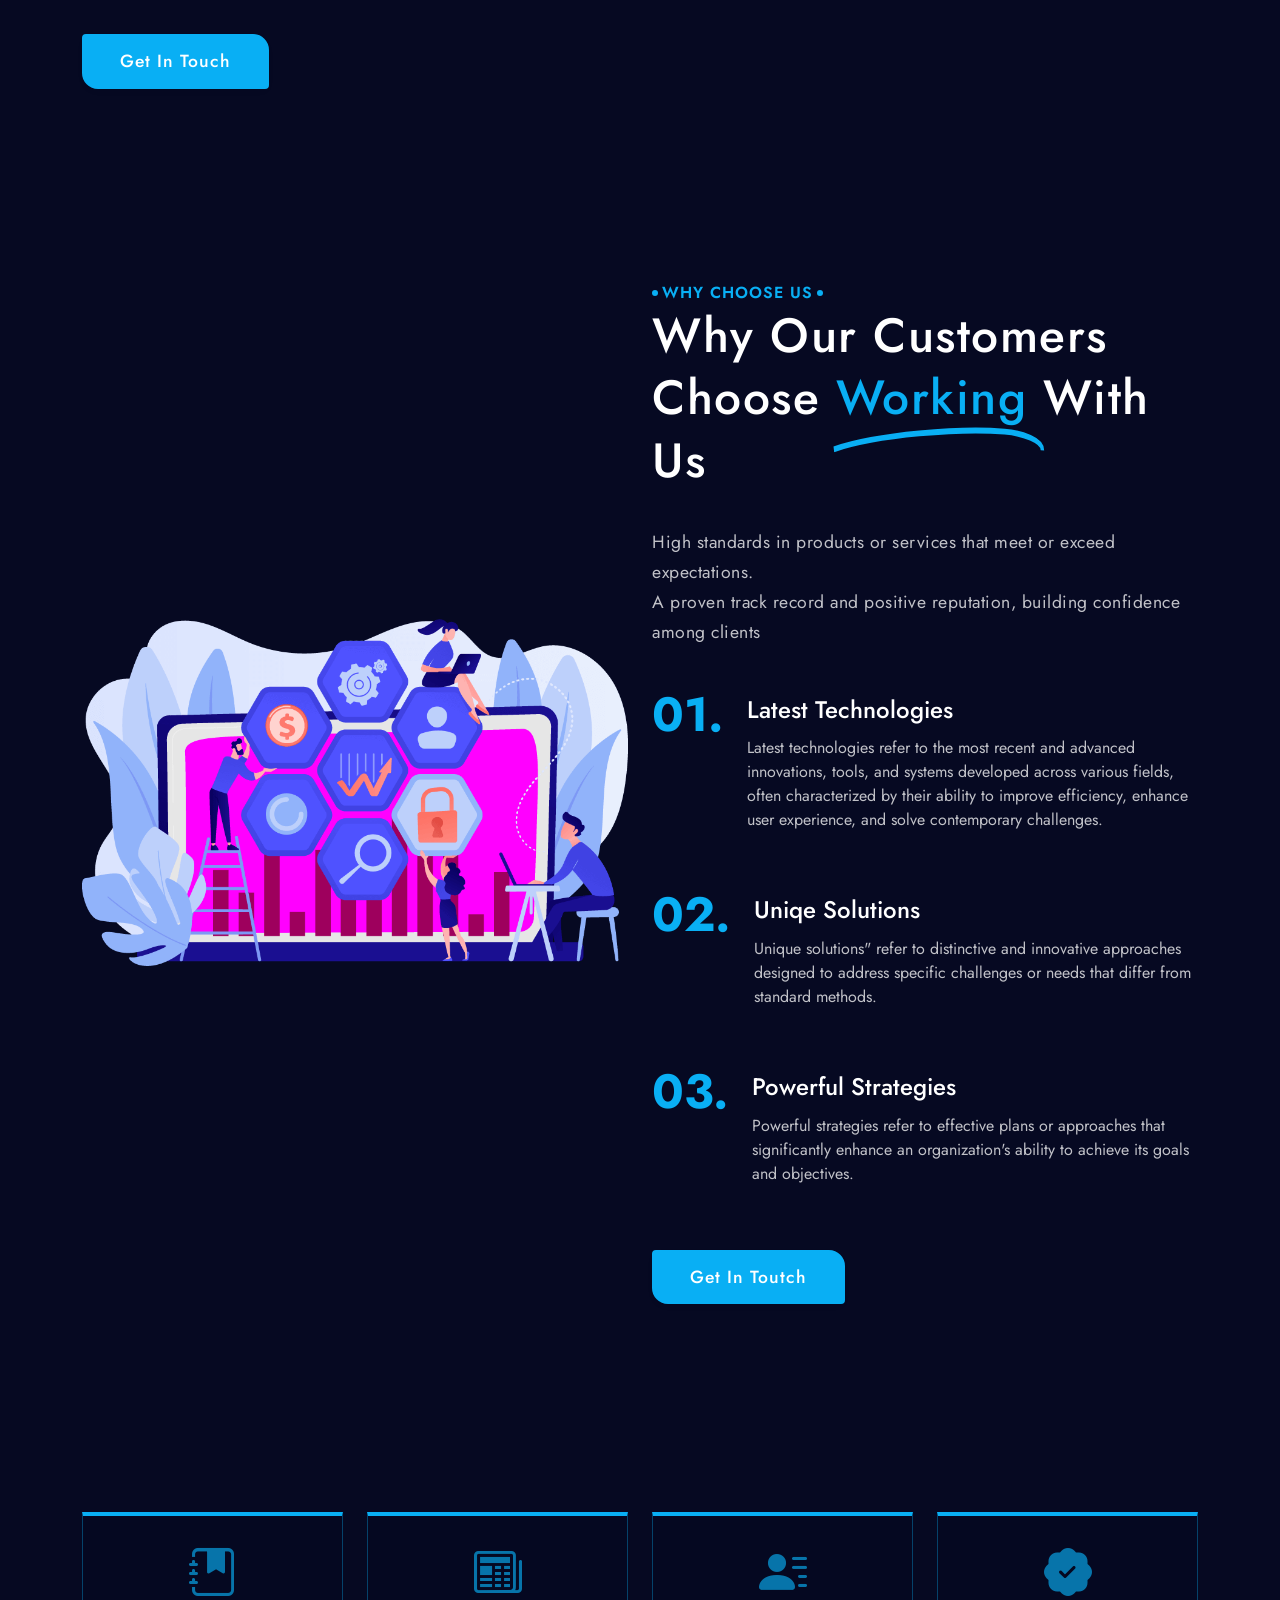
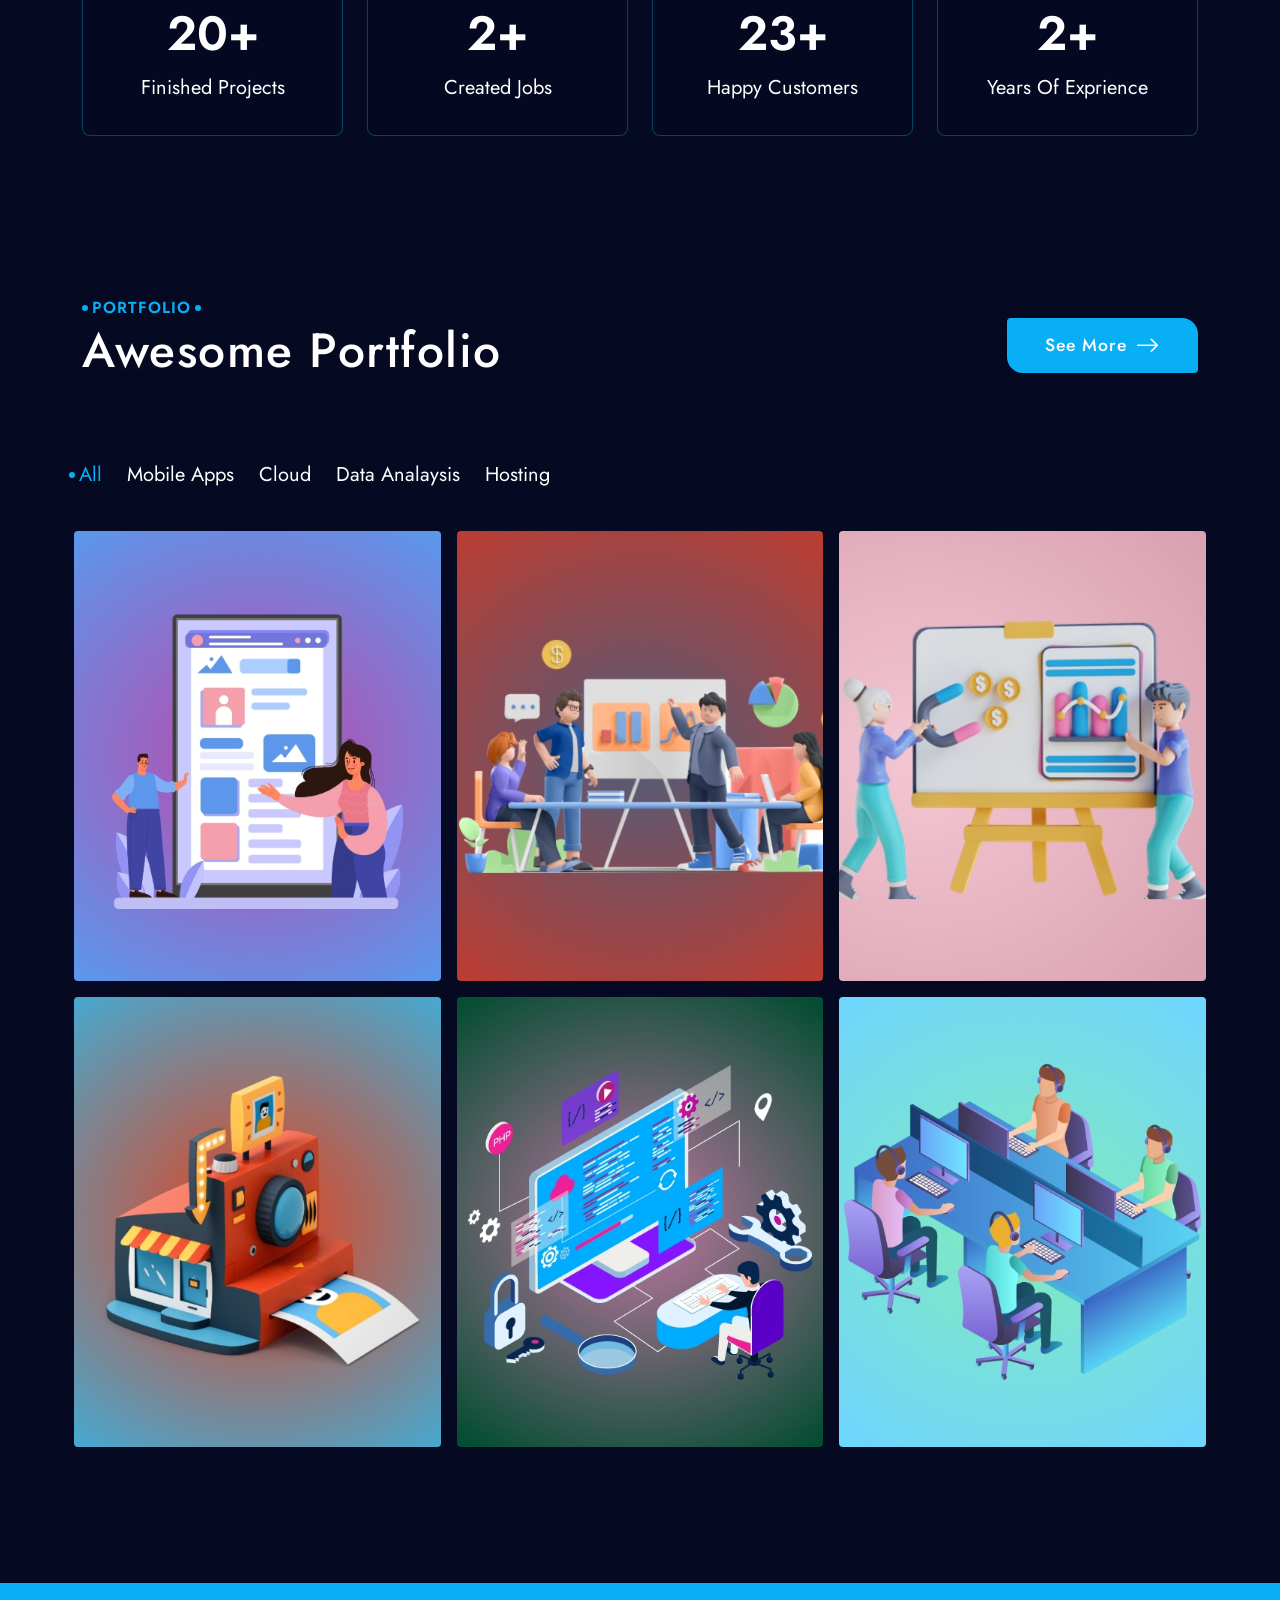
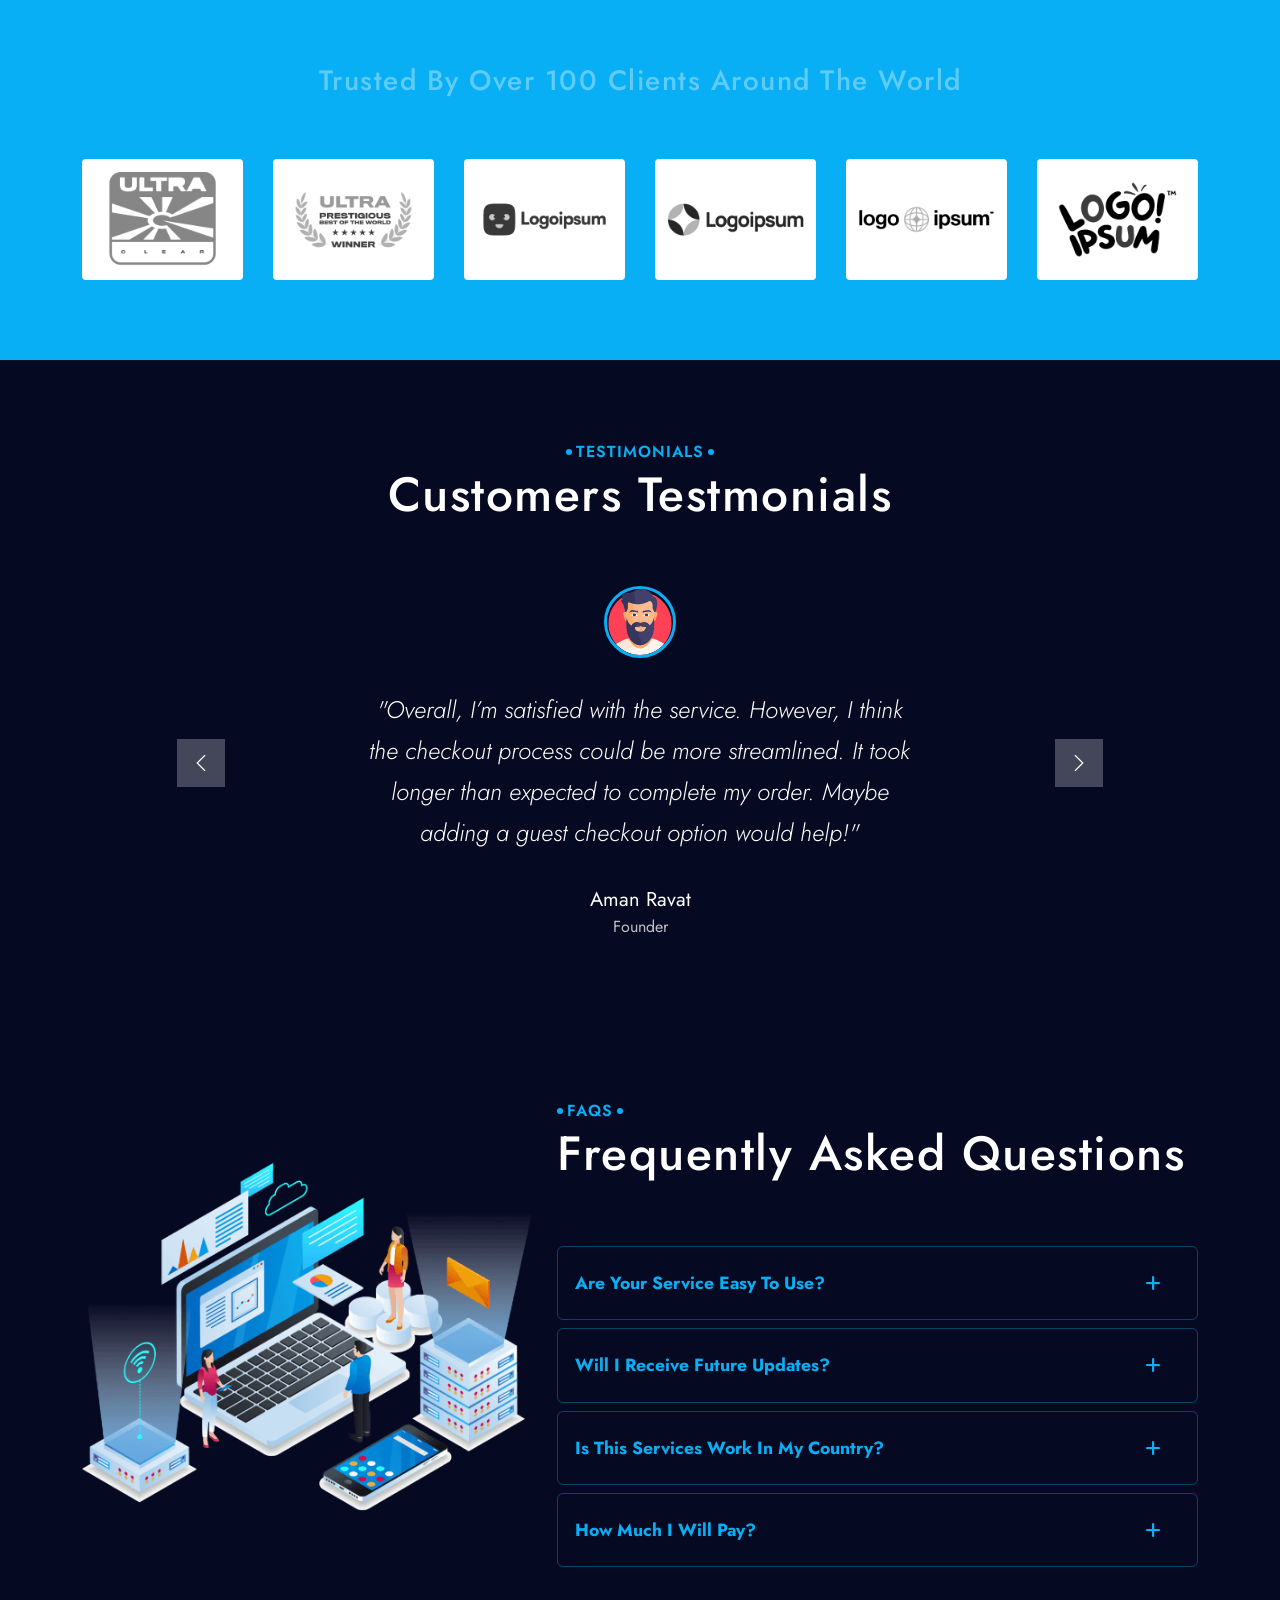
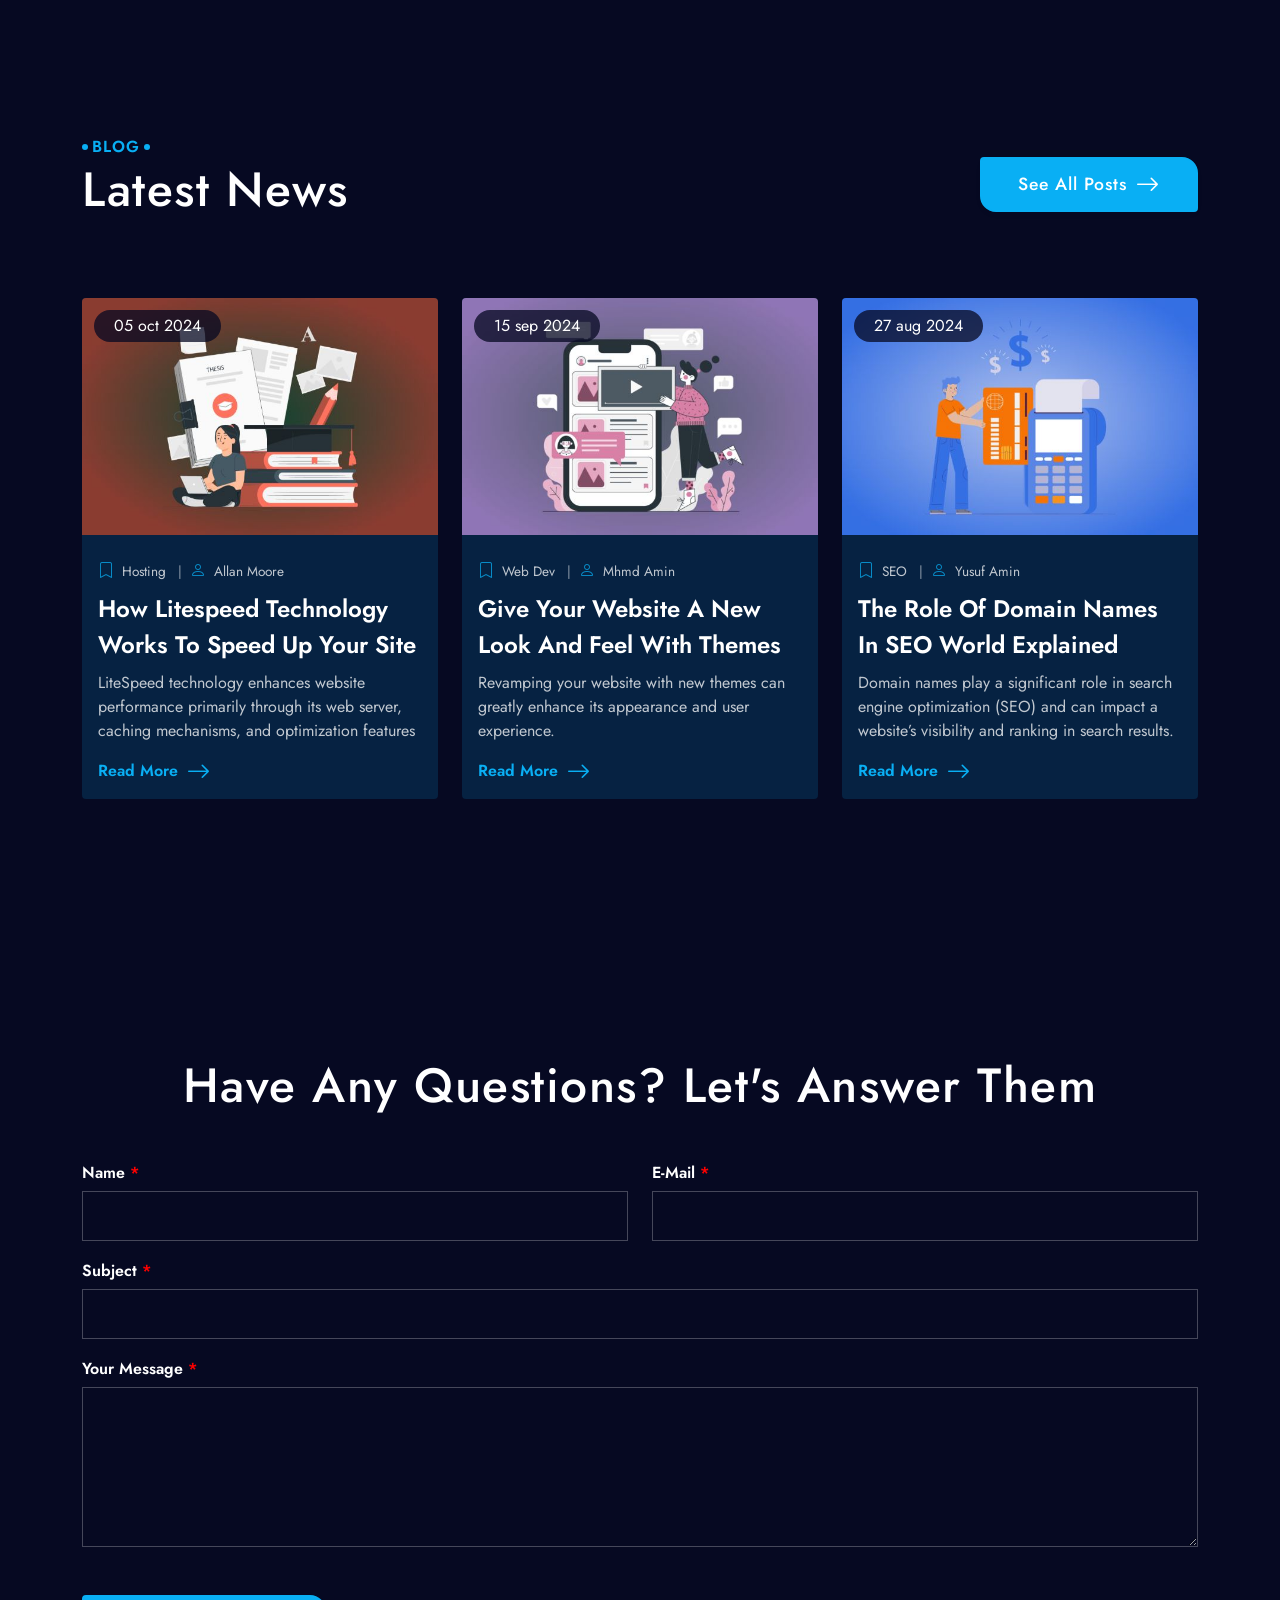
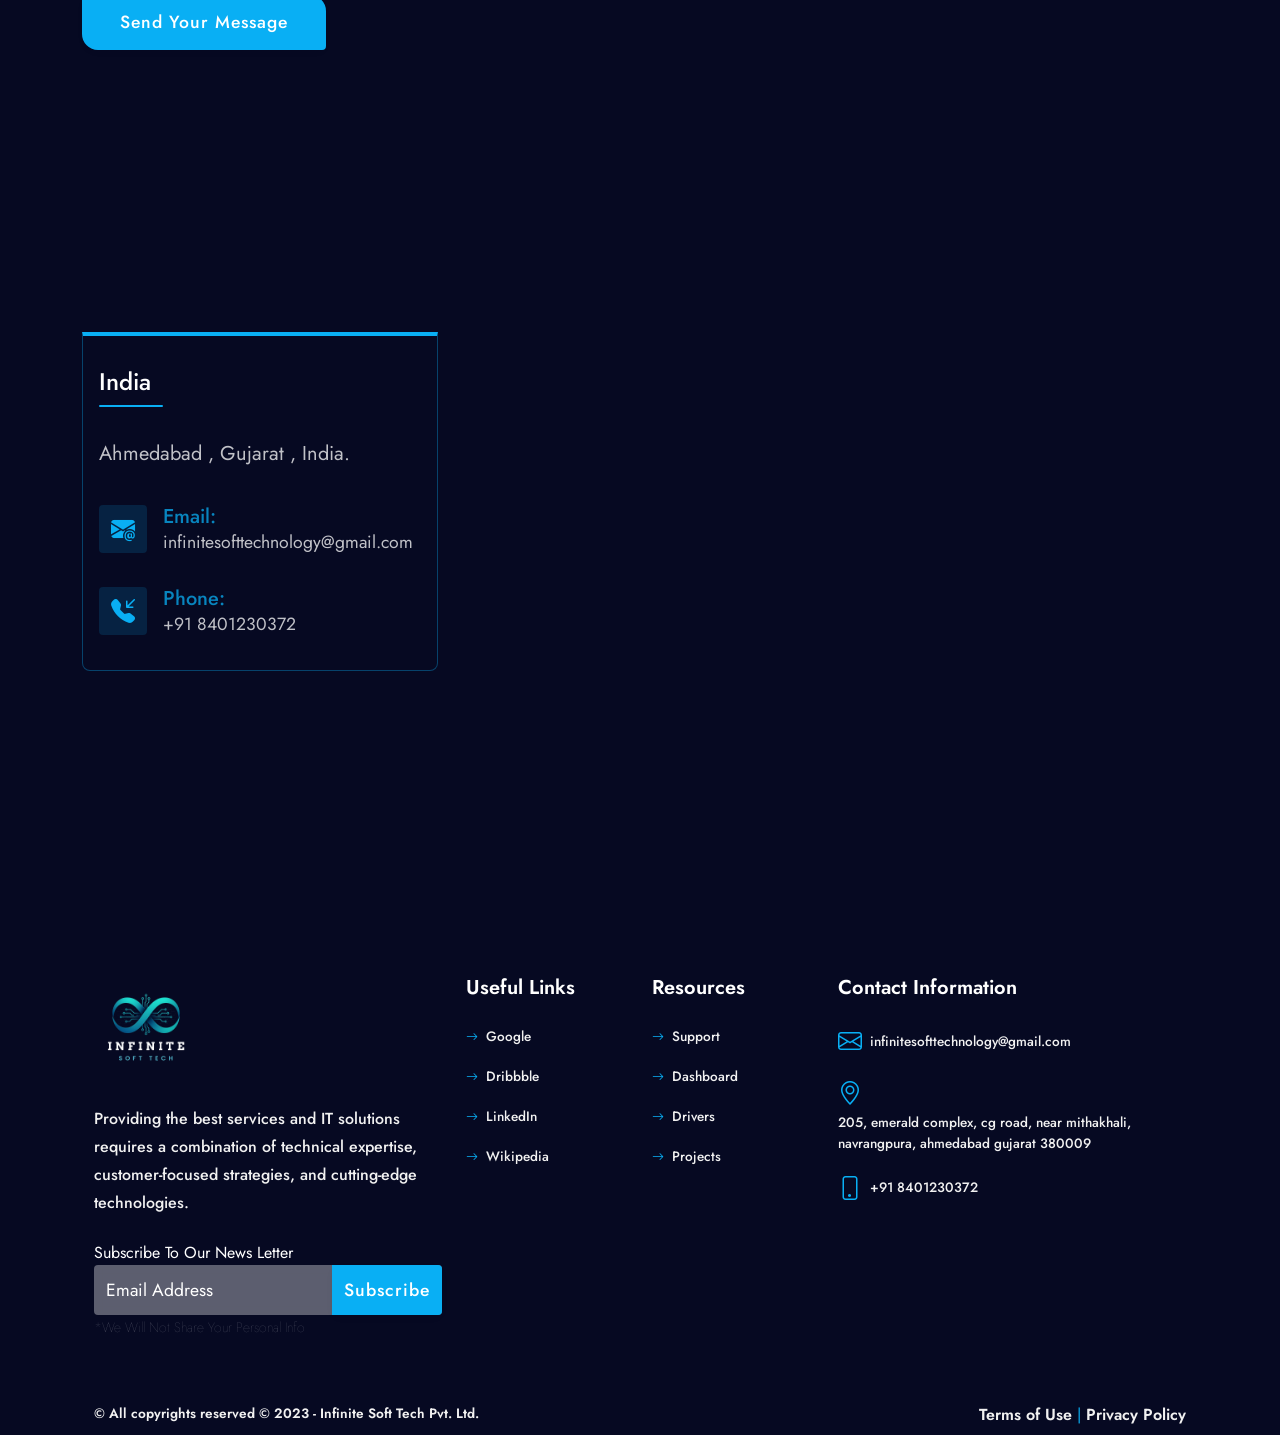
==== commit 225c36ed: "Fix image paths for logo and favicon in HTML" ====
--- a/index.html
+++ b/index.html
@@ -15,7 +15,7 @@
      crossorigin="anonymous"></script>
 
         <!-- fav icon -->
-        <link rel="icon" href="assets/images/logo/image-2.png">
+        <link rel="icon" href="assets/imagee/logo/image-2.png">
         
         <!-- bootstarp -->
         <link rel="stylesheet" href="css/vendors/bootstrap.min.css">
@@ -68,7 +68,7 @@
       <div class="container">
         <!--Start navbar-->
         <nav class="menu-navbar" id="main-nav">
-          <div class="header-logo"><a class="logo-link" href="#"><img class="logo-img light-logo img-fluid" loading="lazy" src="assets/images/logo/image.png" alt="logo"/><img class="logo-img  dark-logo" loading="lazy" src="assets/images/logo/image.png" alt="logo"/></a></div>
+          <div class="header-logo"><a class="logo-link" href="#"><img class="logo-img light-logo img-fluid" loading="lazy" src="assets/images/logo/imagee.png" alt="logo"/><img class="logo-img  dark-logo" loading="lazy" src="assets/images/logo/imagee.png" alt="logo"/></a></div>
           <div class="links menu-wrapper ">
             <ul class="list-js links-list">
               <!-- <li class="menu-item has-sub-menu"><a class="menu-link  active" href="#page-hero">Home<i class="fas fa-plus  plus-icon"> </i></a> -->
@@ -1149,7 +1149,7 @@
       <div class="overlay-photo-image-bg" data-bg-img="assets/images/sections-bg-images/footer-bg-1.jpg" data-bg-opacity=".25"></div>
       <div class="container">
         <div class="row footer-cols">
-          <div class="col-12 col-md-8 col-lg-4  footer-col "><img class="img-fluid footer-logo" loading="lazy" src="assets/images/logo/image.png" alt="logo"/>
+          <div class="col-12 col-md-8 col-lg-4  footer-col "><img class="img-fluid footer-logo" loading="lazy" src="assets/images/logo/imagee.png" alt="logo"/>
             <div class="footer-col-content-wrapper">        
               <p class="footer-text-about-us ">
                 Providing the best services and IT solutions requires a combination of technical expertise, customer-focused strategies, and cutting-edge technologies.
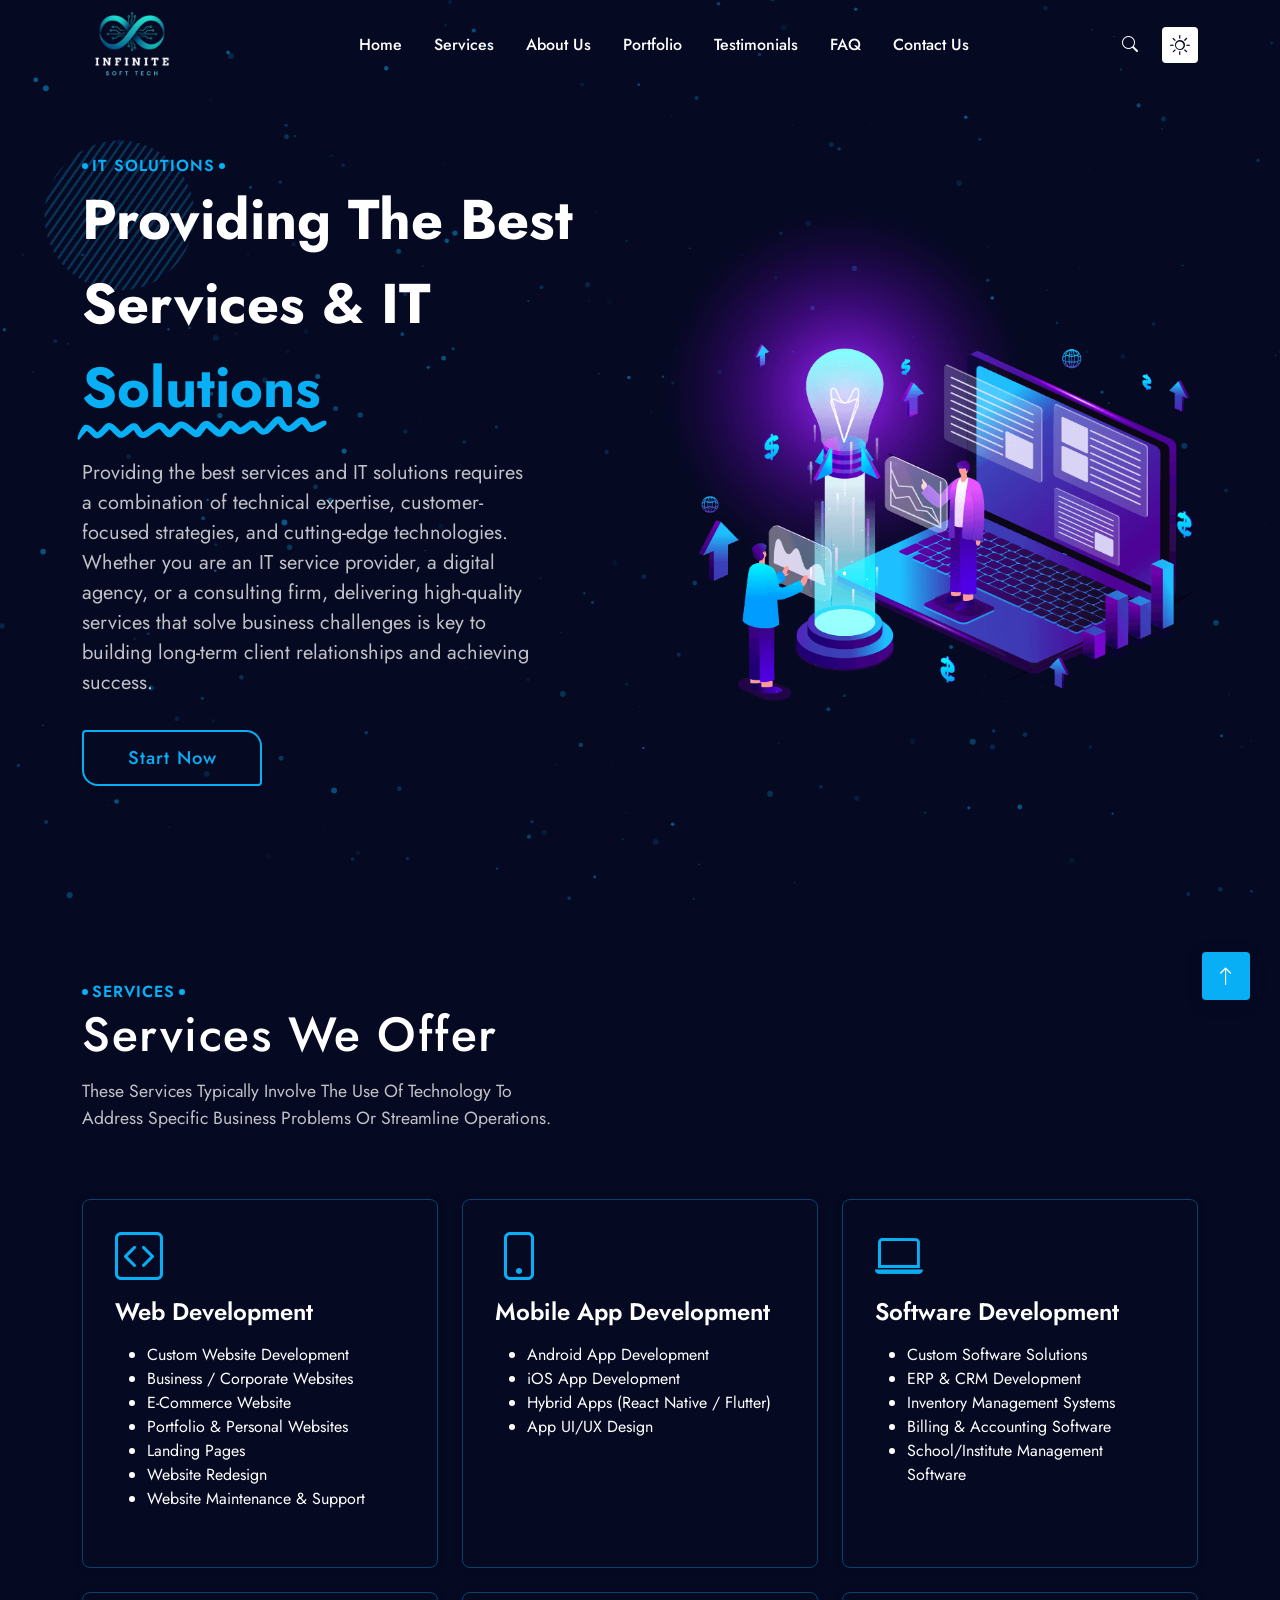
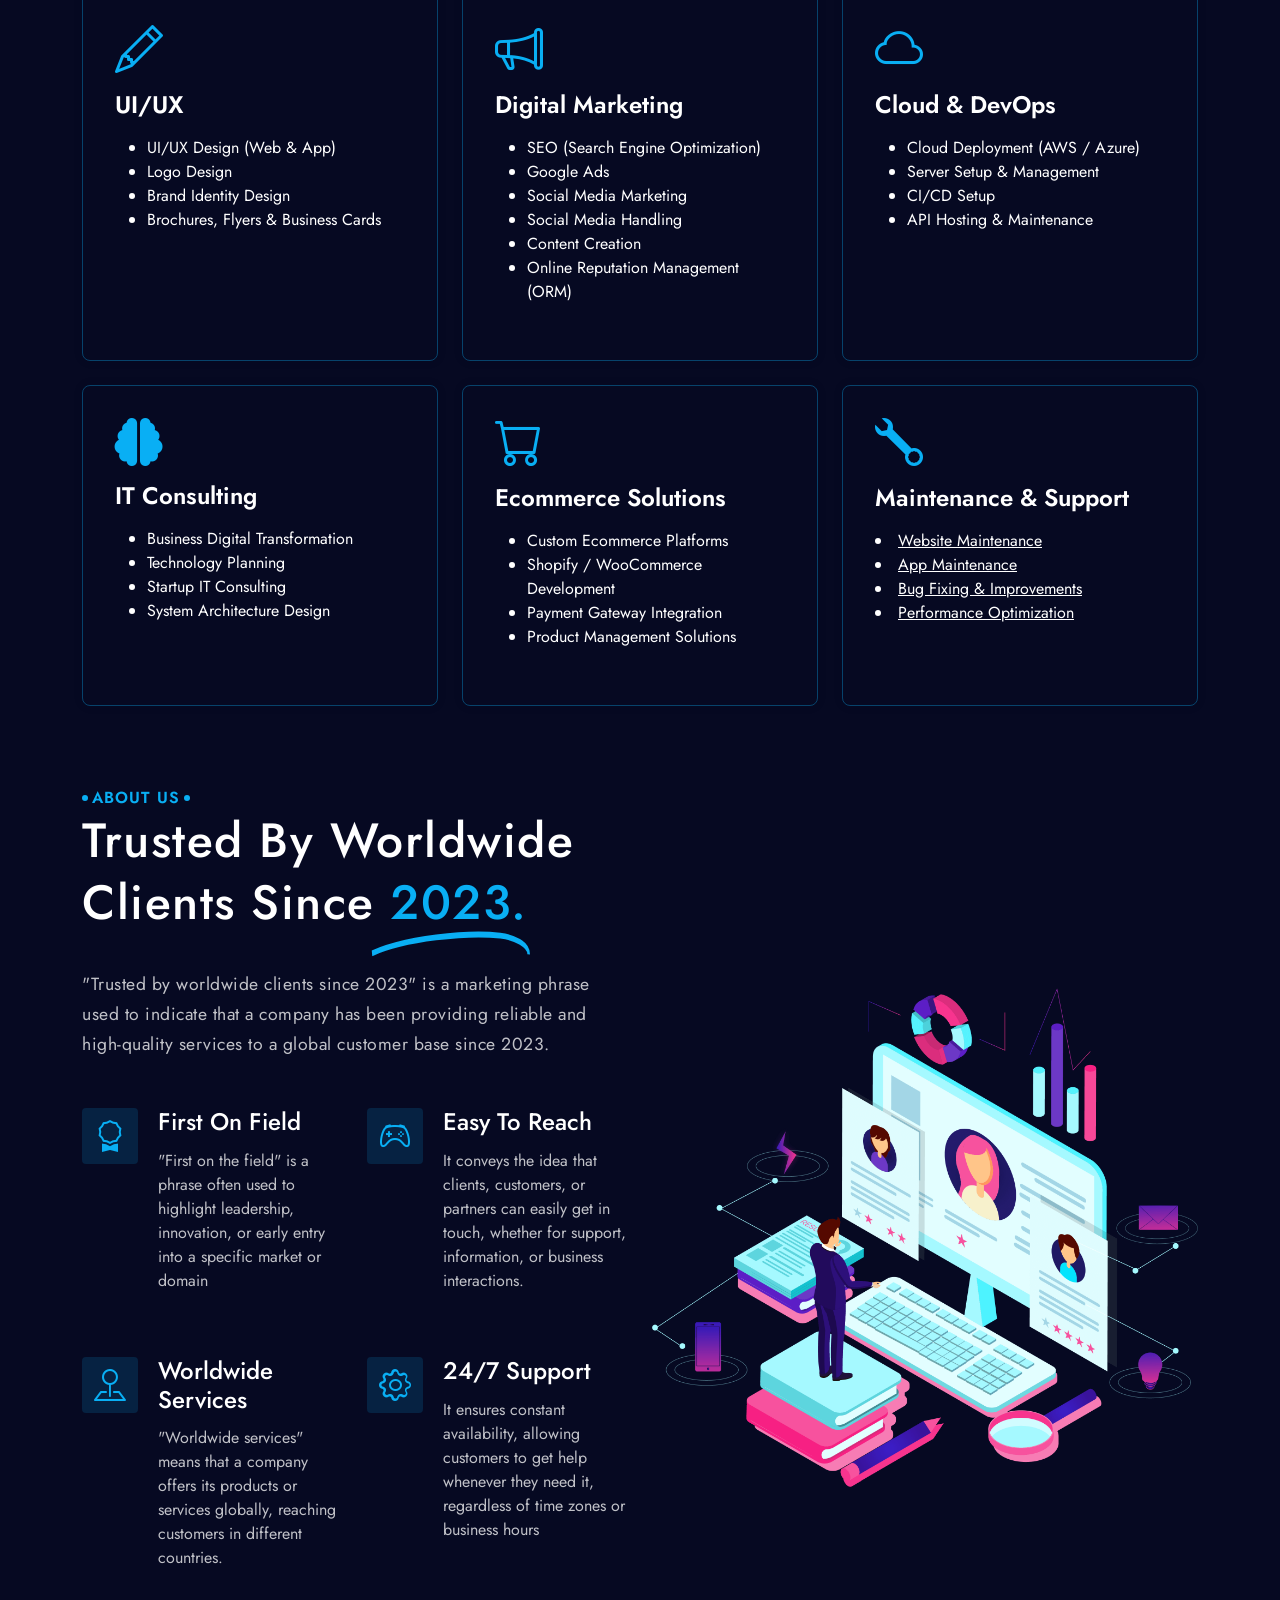
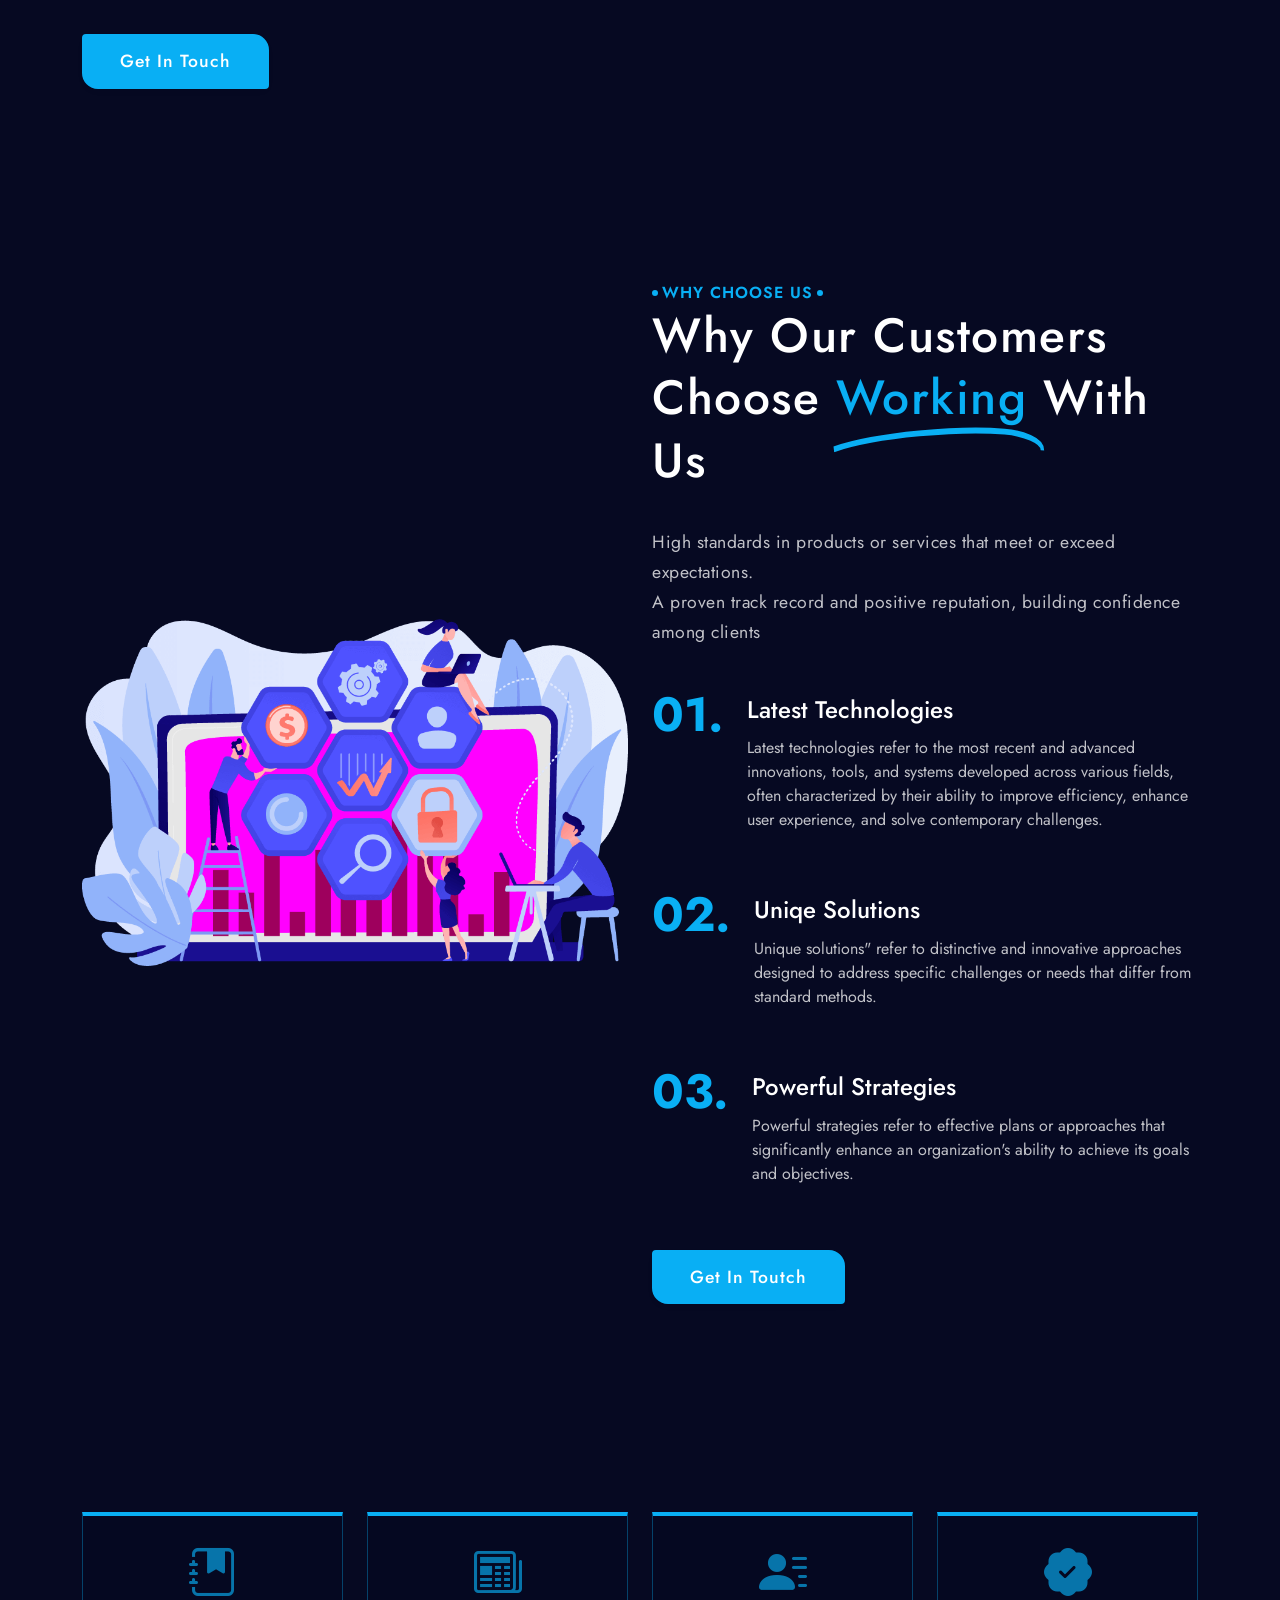
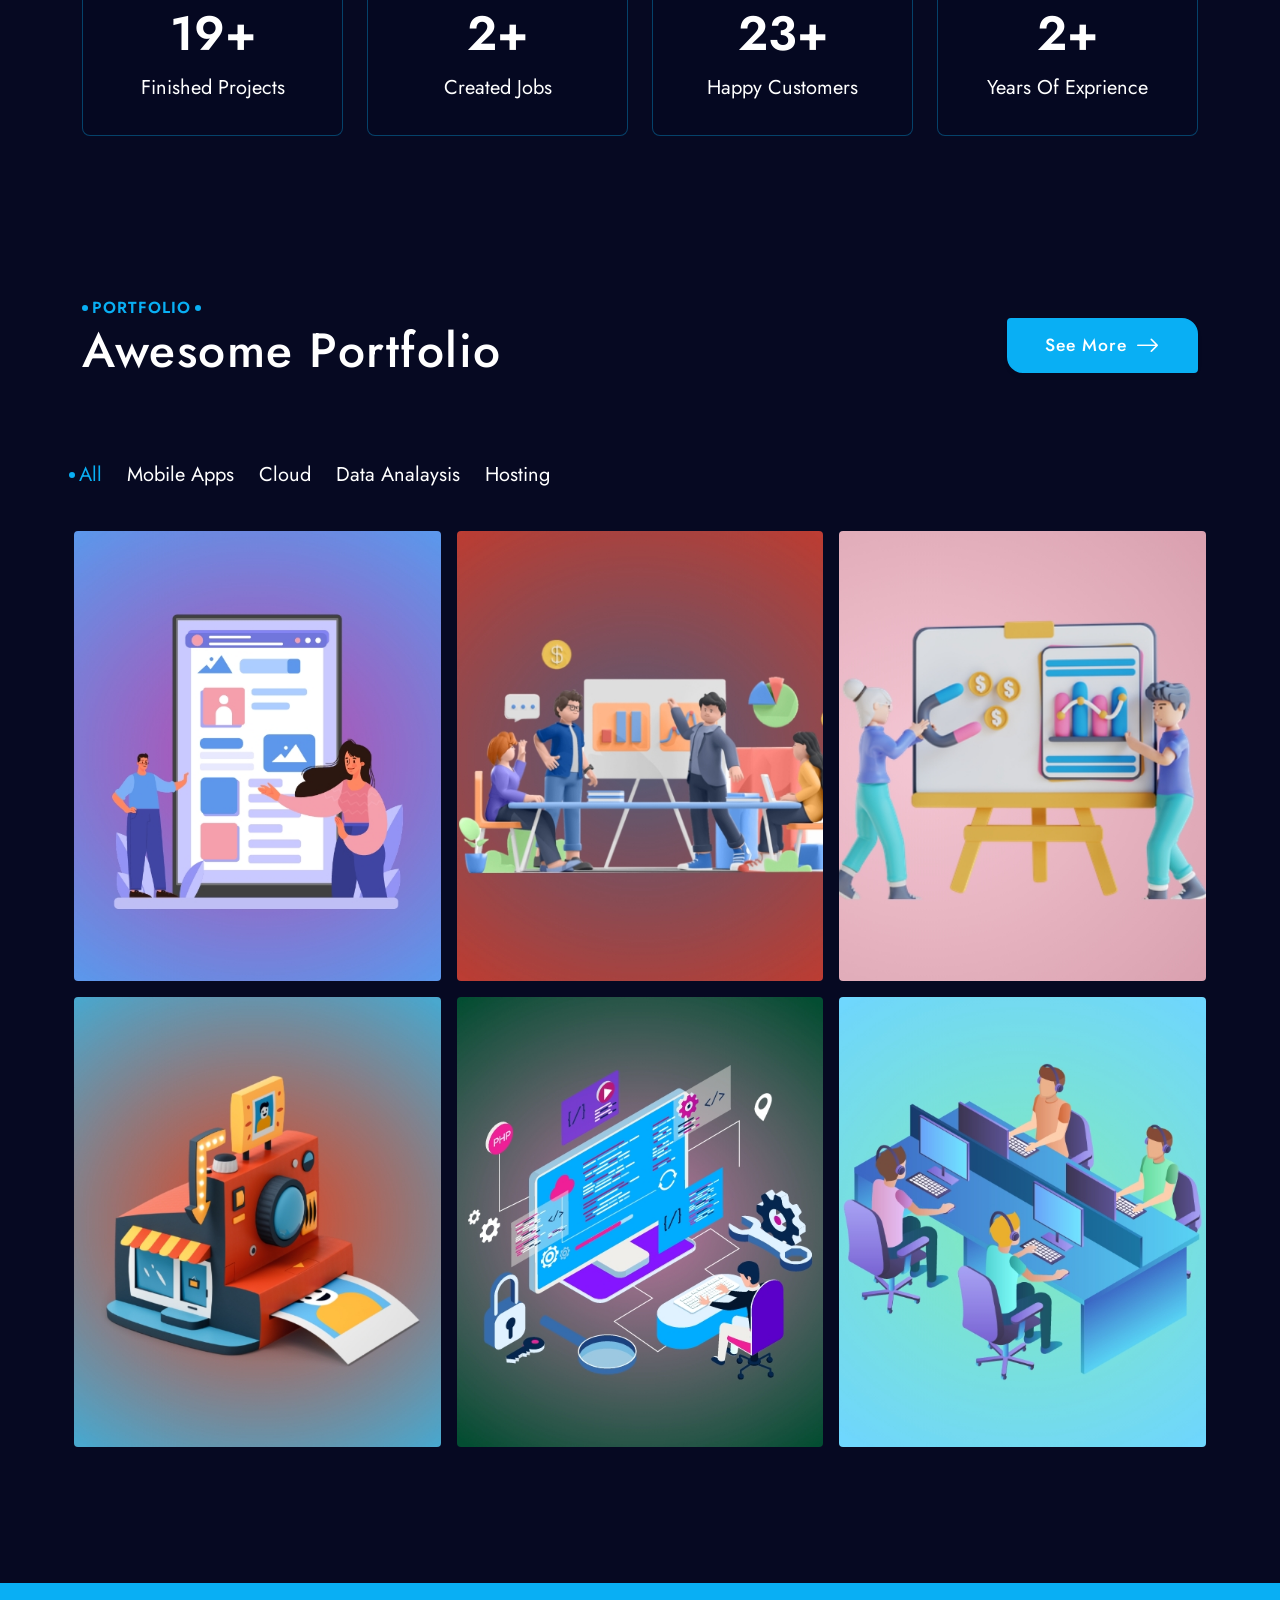
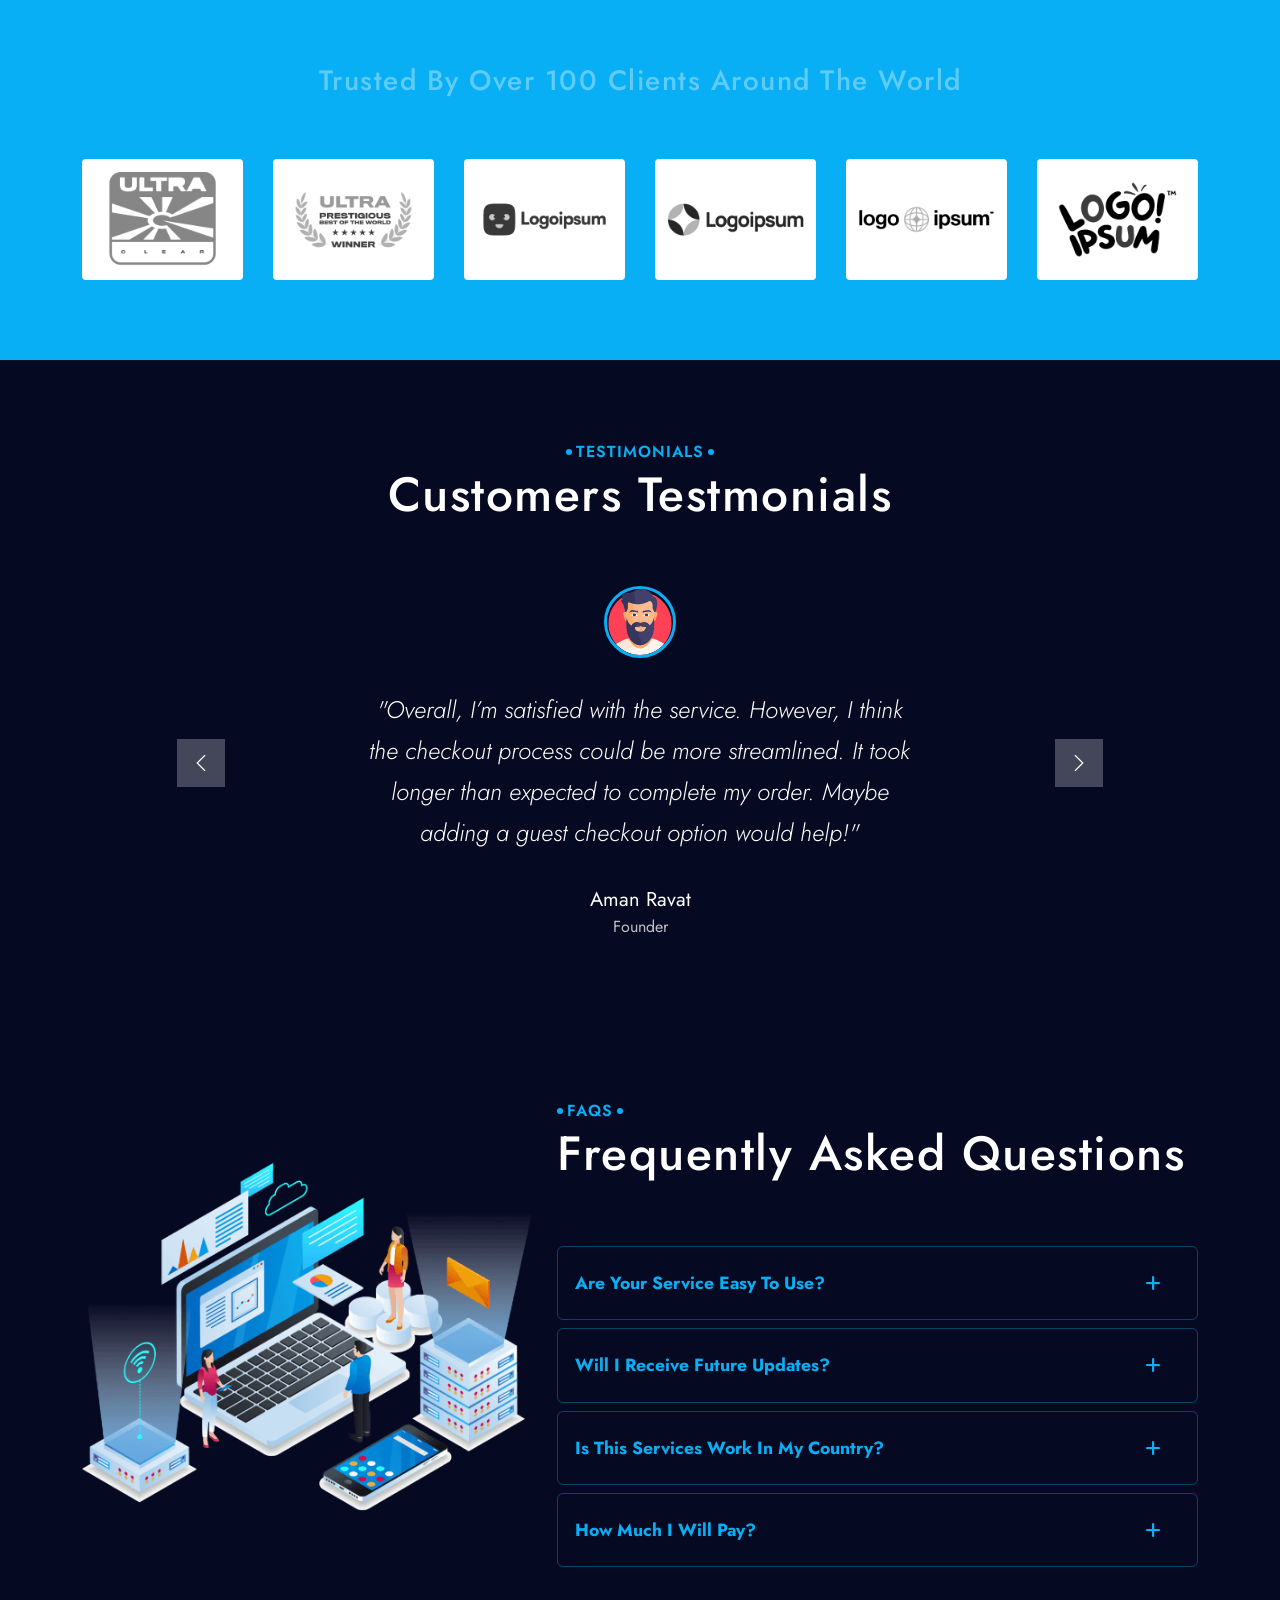
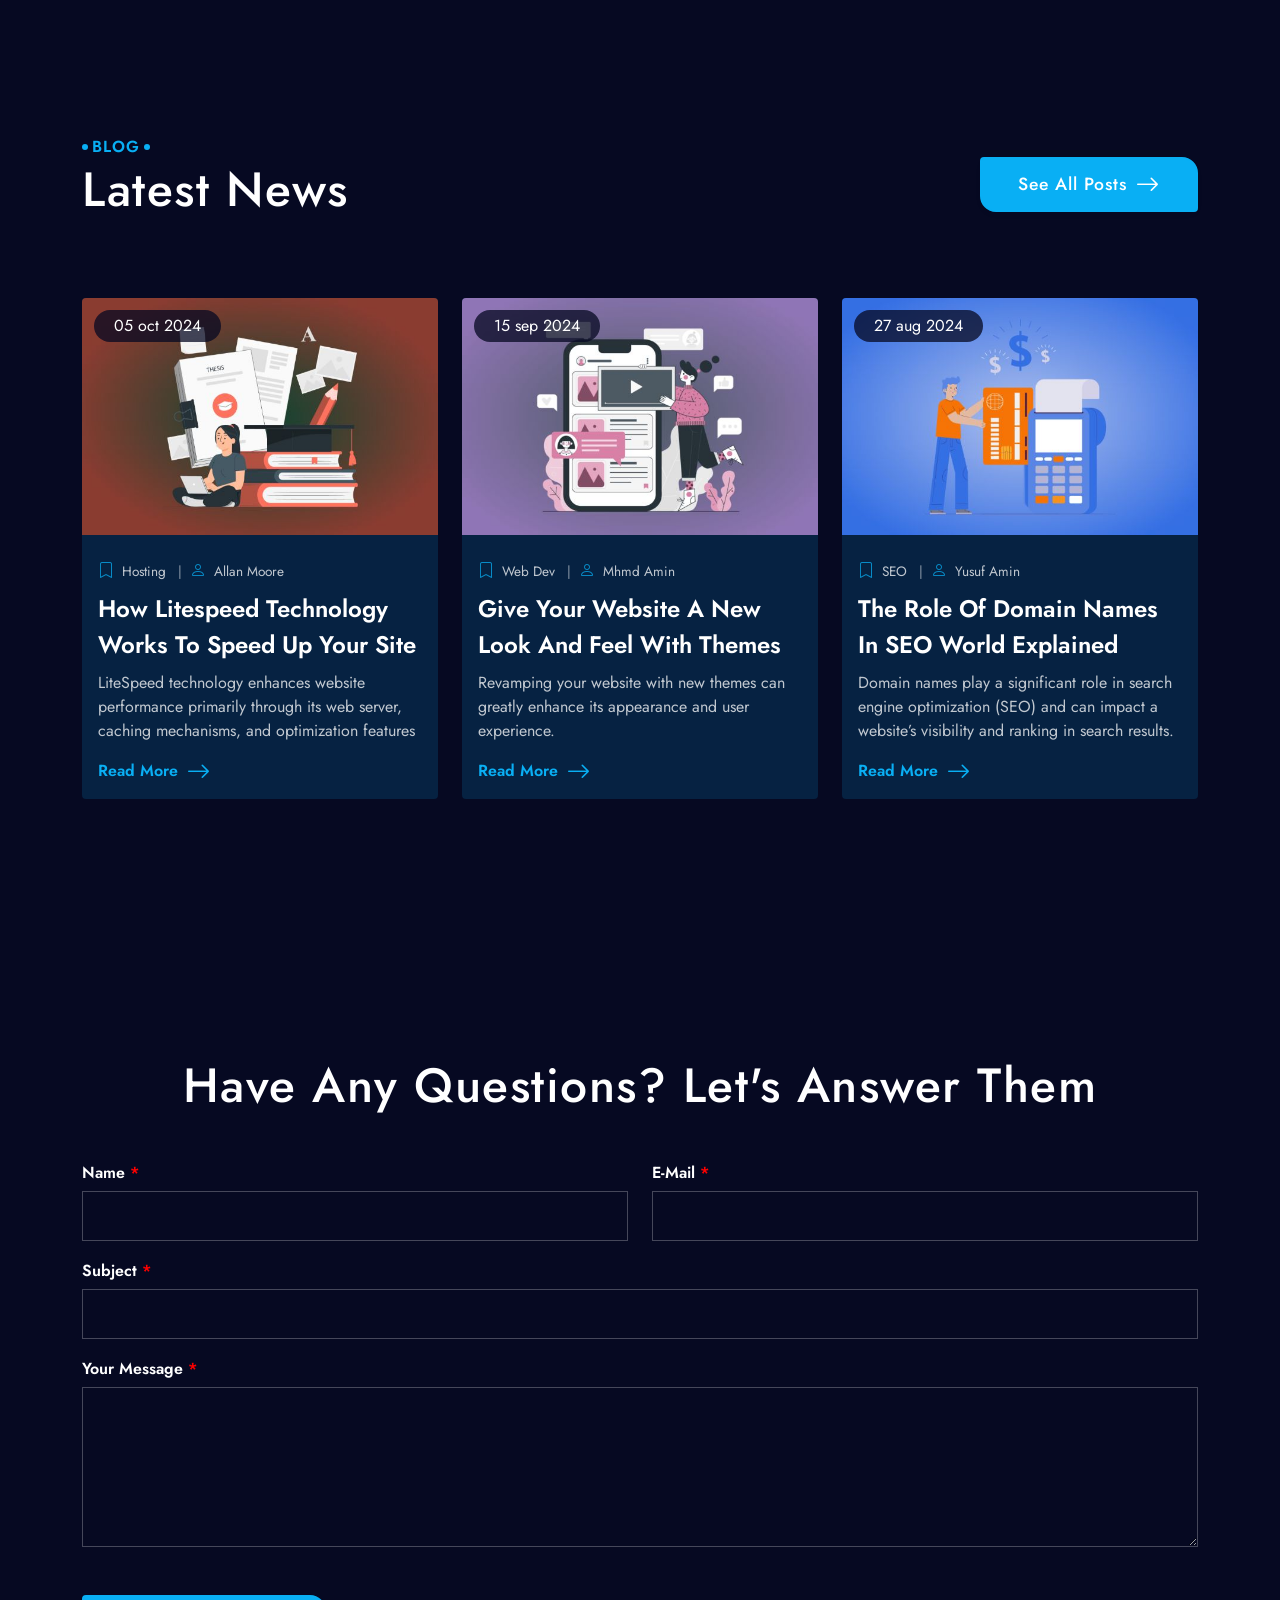
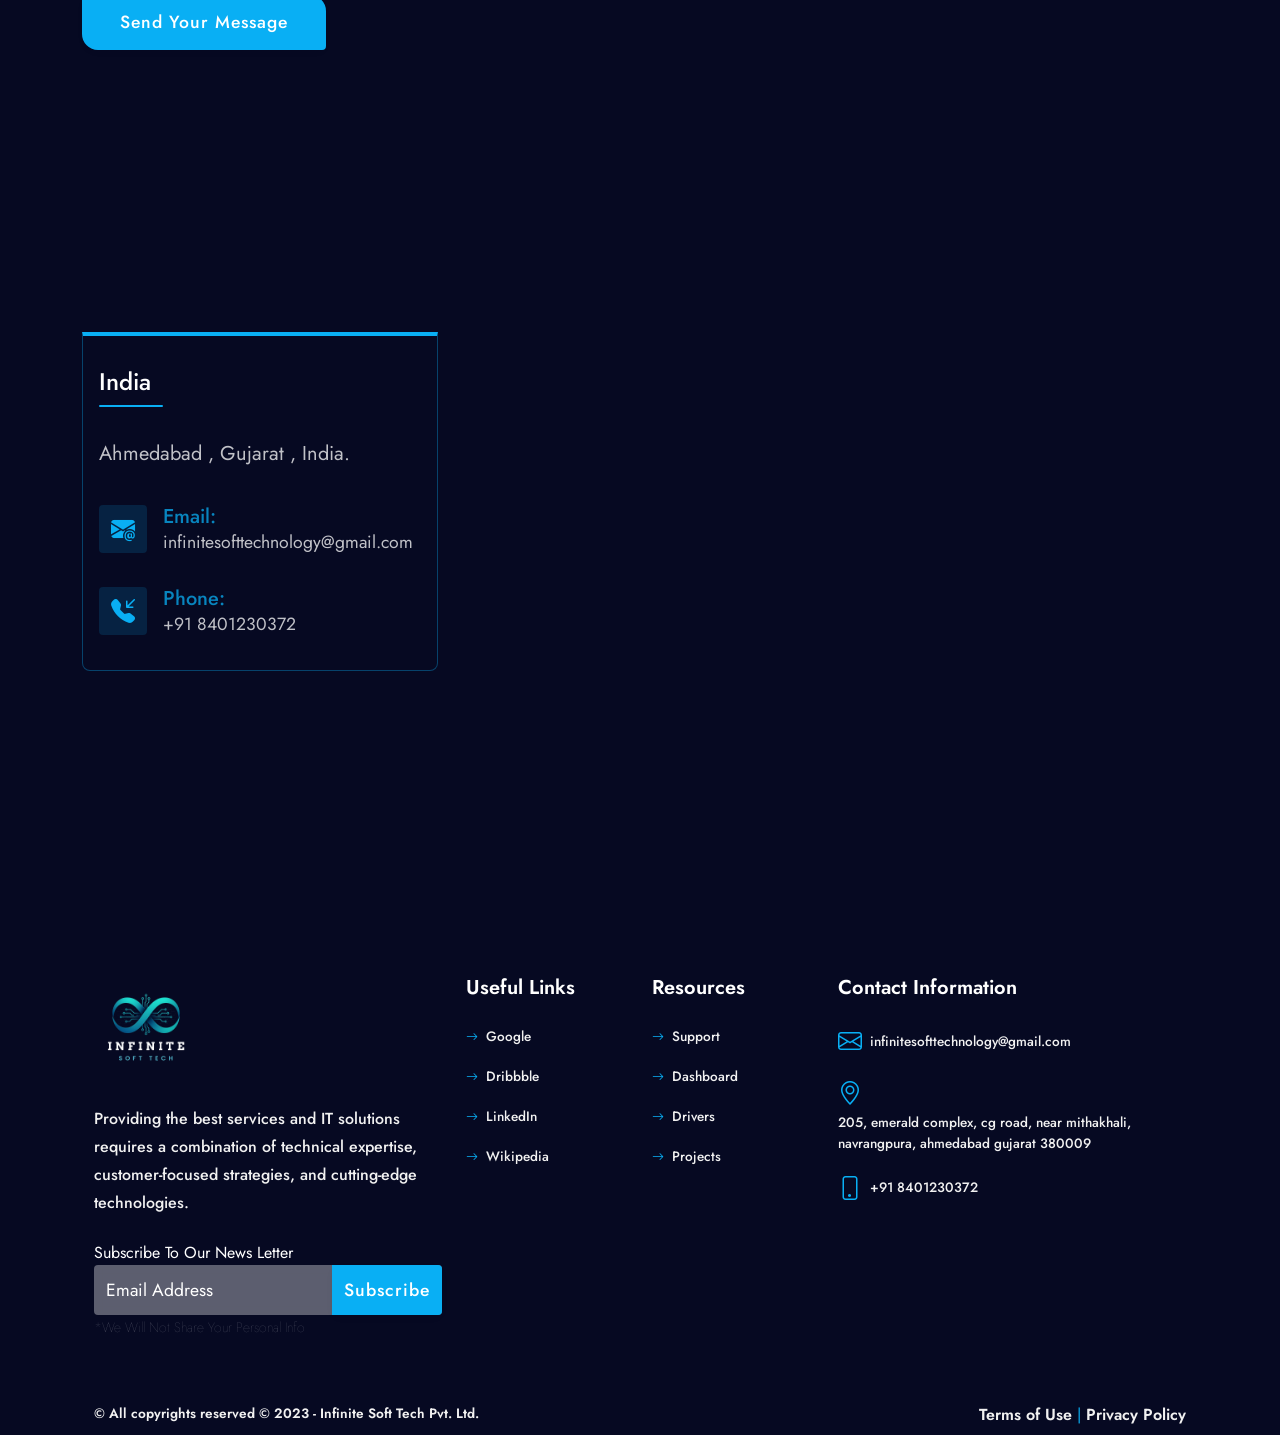
==== commit 608c7f22: "Update favicon and title in index.html" ====
--- a/index.html
+++ b/index.html
@@ -15,7 +15,7 @@
      crossorigin="anonymous"></script>
 
         <!-- fav icon -->
-        <link rel="icon" href="assets/imagee/logo/image-2.png">
+        <link rel="icon" href="assets/images/logo/imagee.png">
         
         <!-- bootstarp -->
         <link rel="stylesheet" href="css/vendors/bootstrap.min.css">
@@ -50,7 +50,7 @@
         
         <!-- main-LTR -->
         <link rel="stylesheet" href="css/main-LTR.css">
-        <title>Infinity3 Technology</title>
+        <title>Infinite Soft Tech</title>
   </head>
   <body class=" dark-theme  landing-page-demo">
     <!--Start Page Header-->
@@ -938,7 +938,7 @@
                     </form>
                     <script>
                       // Define the API endpoint
-                      const url = 'https://infinity3technology.pythonanywhere.com/get/';
+                      const url = 'https://infinitesofttech.pythonanywhere.com/get/';
                     
                       // Function to validate email
                       function validateEmail(email) {
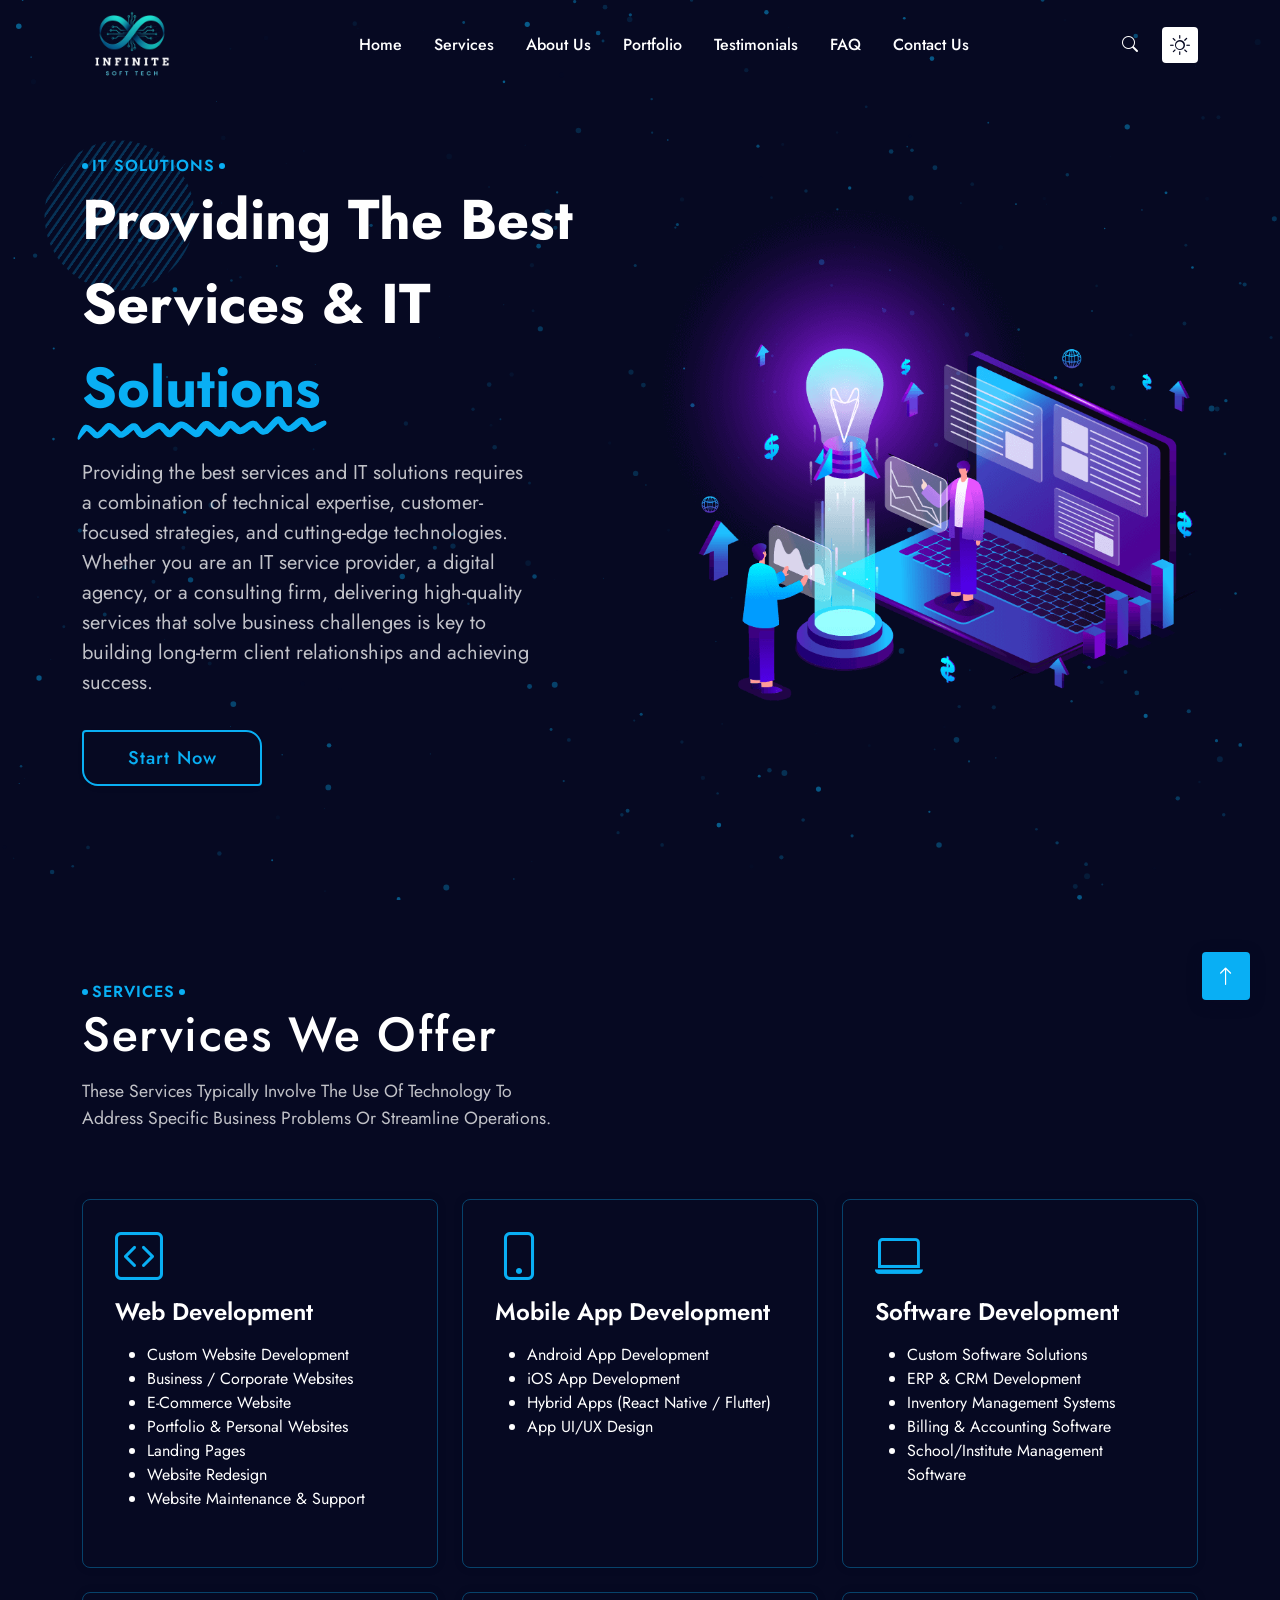
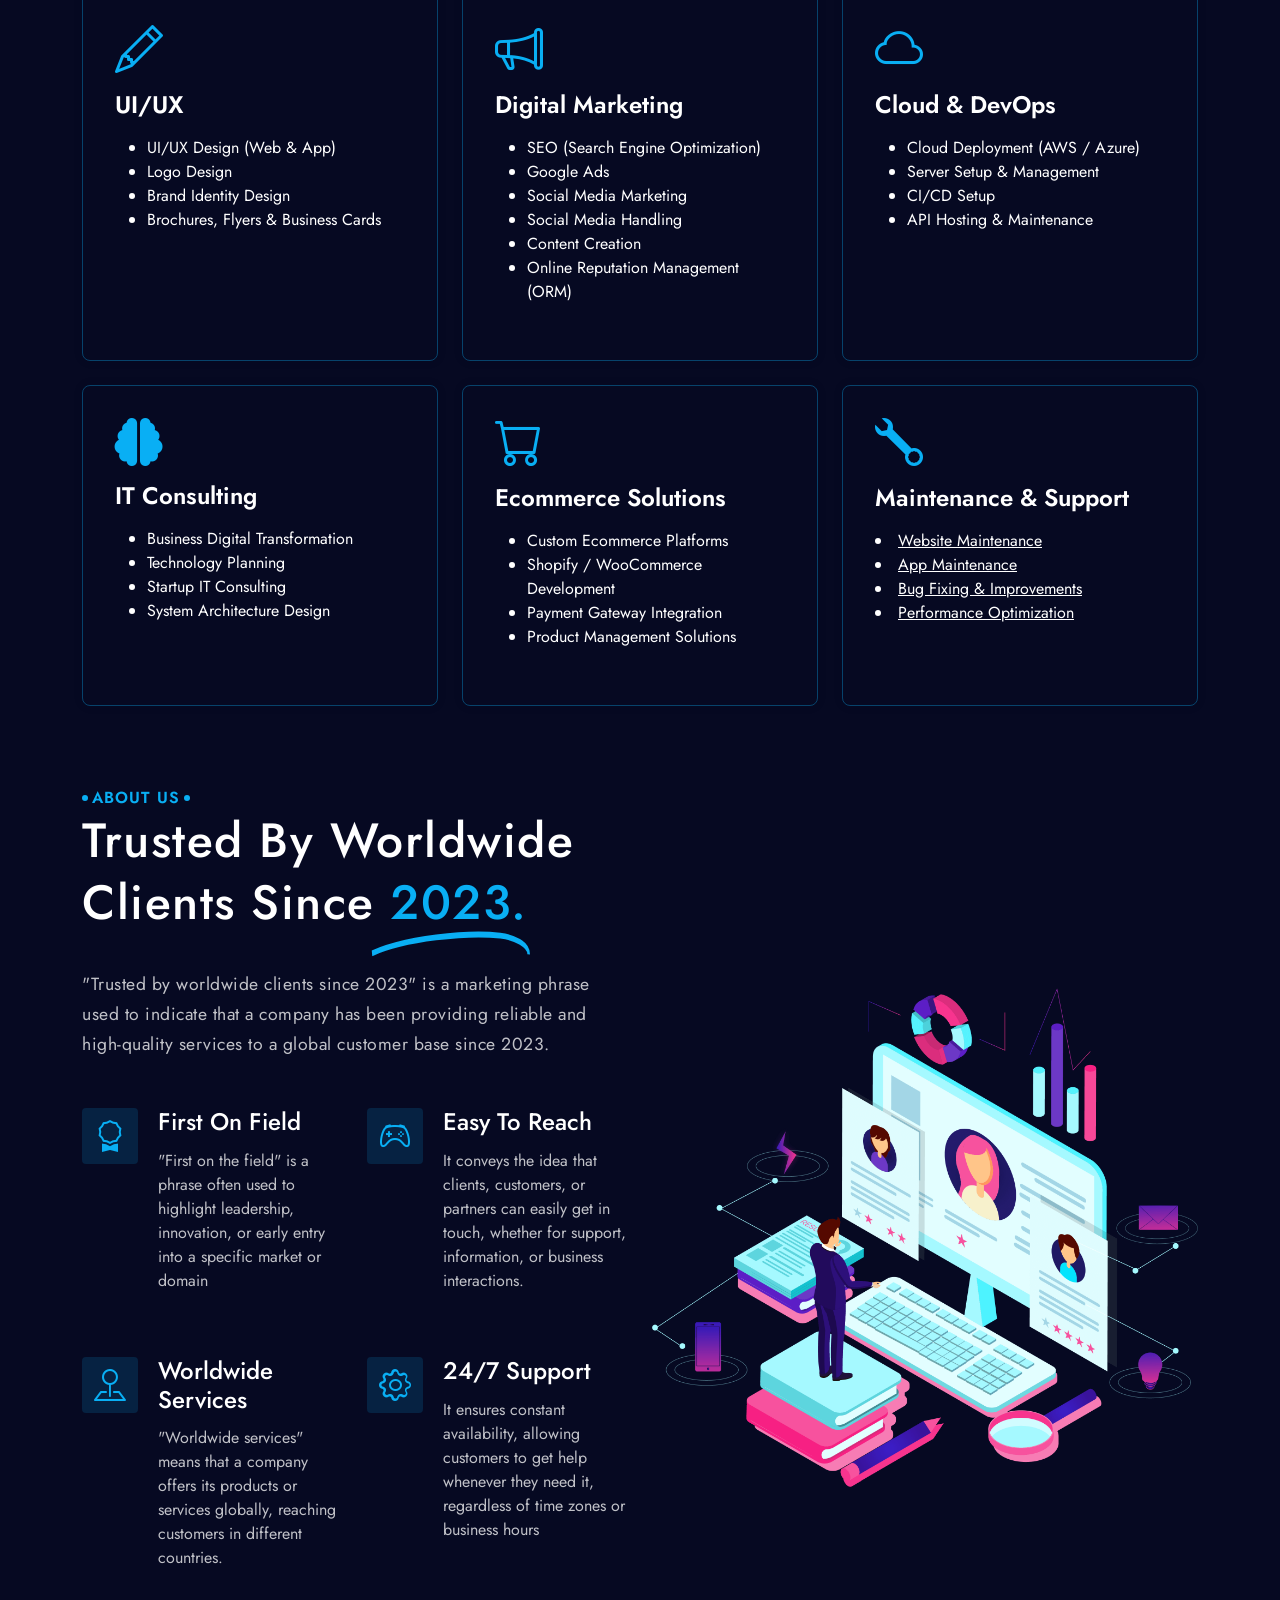
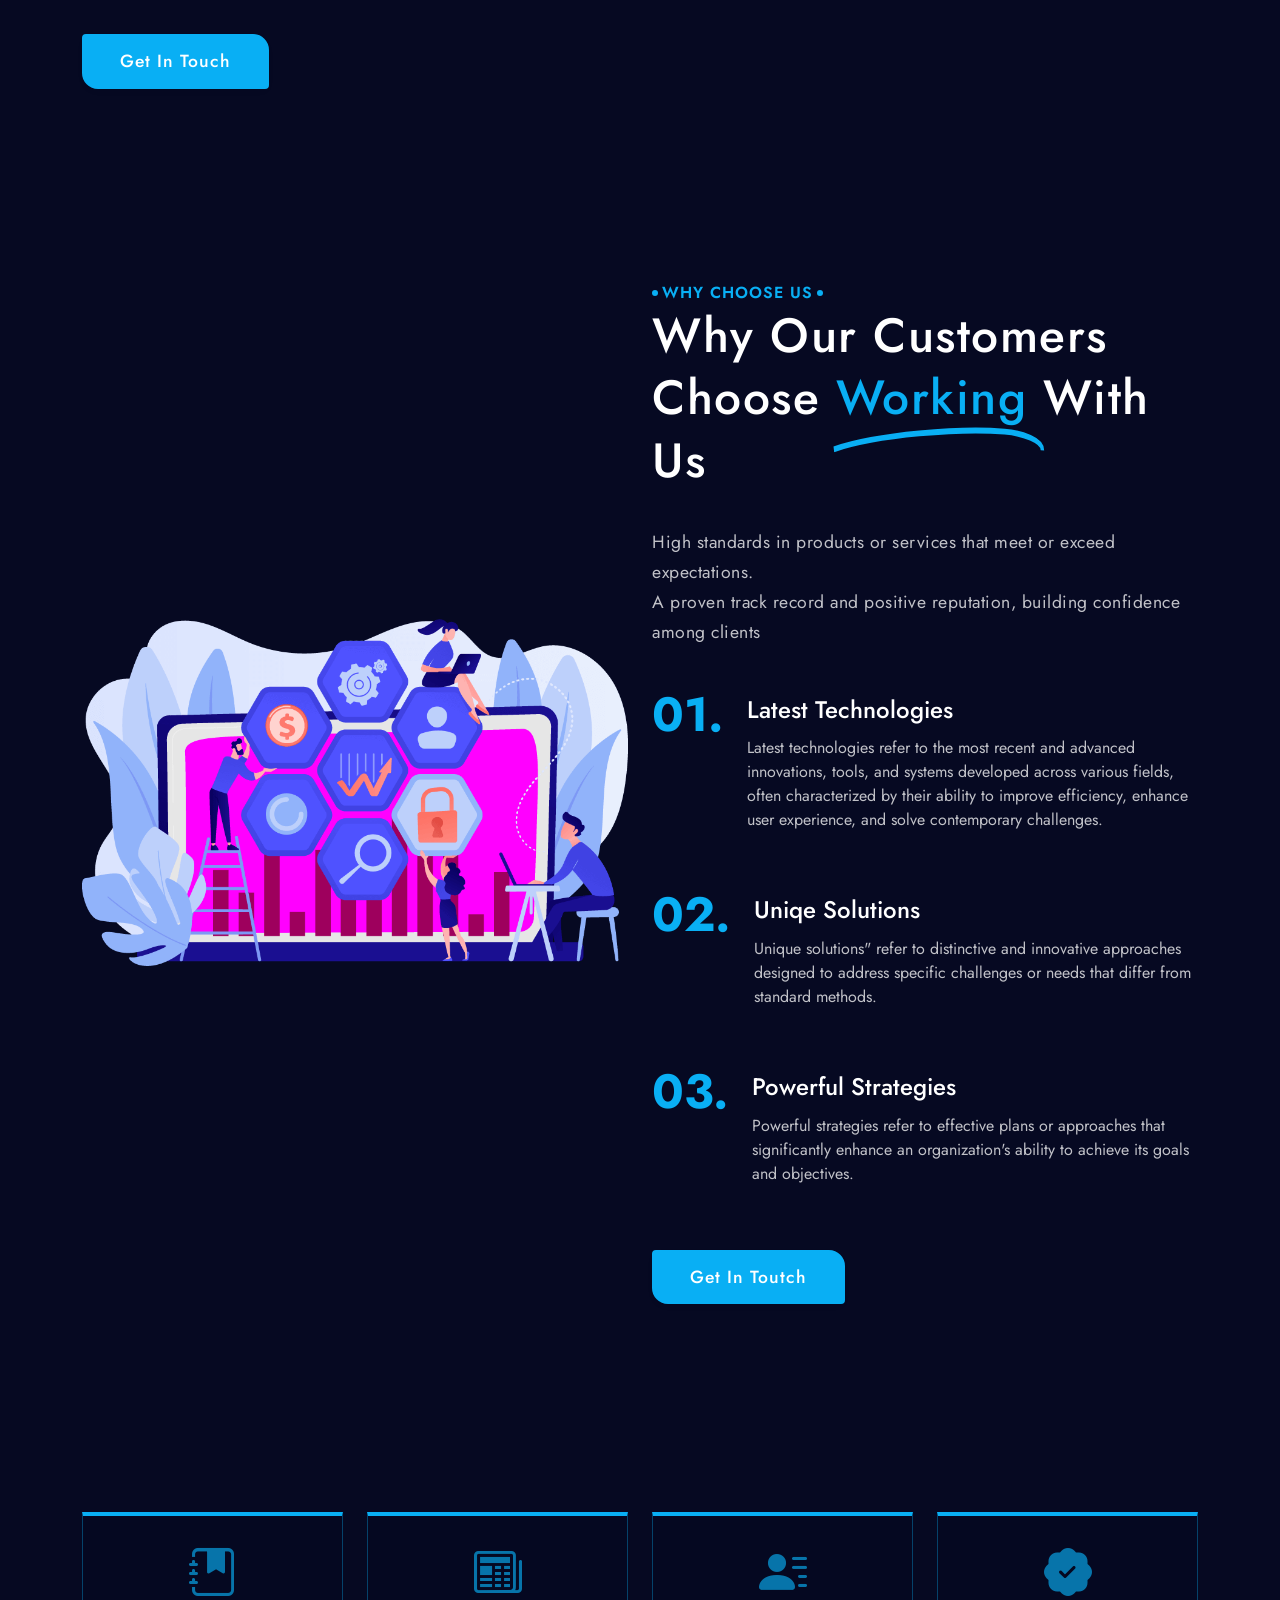
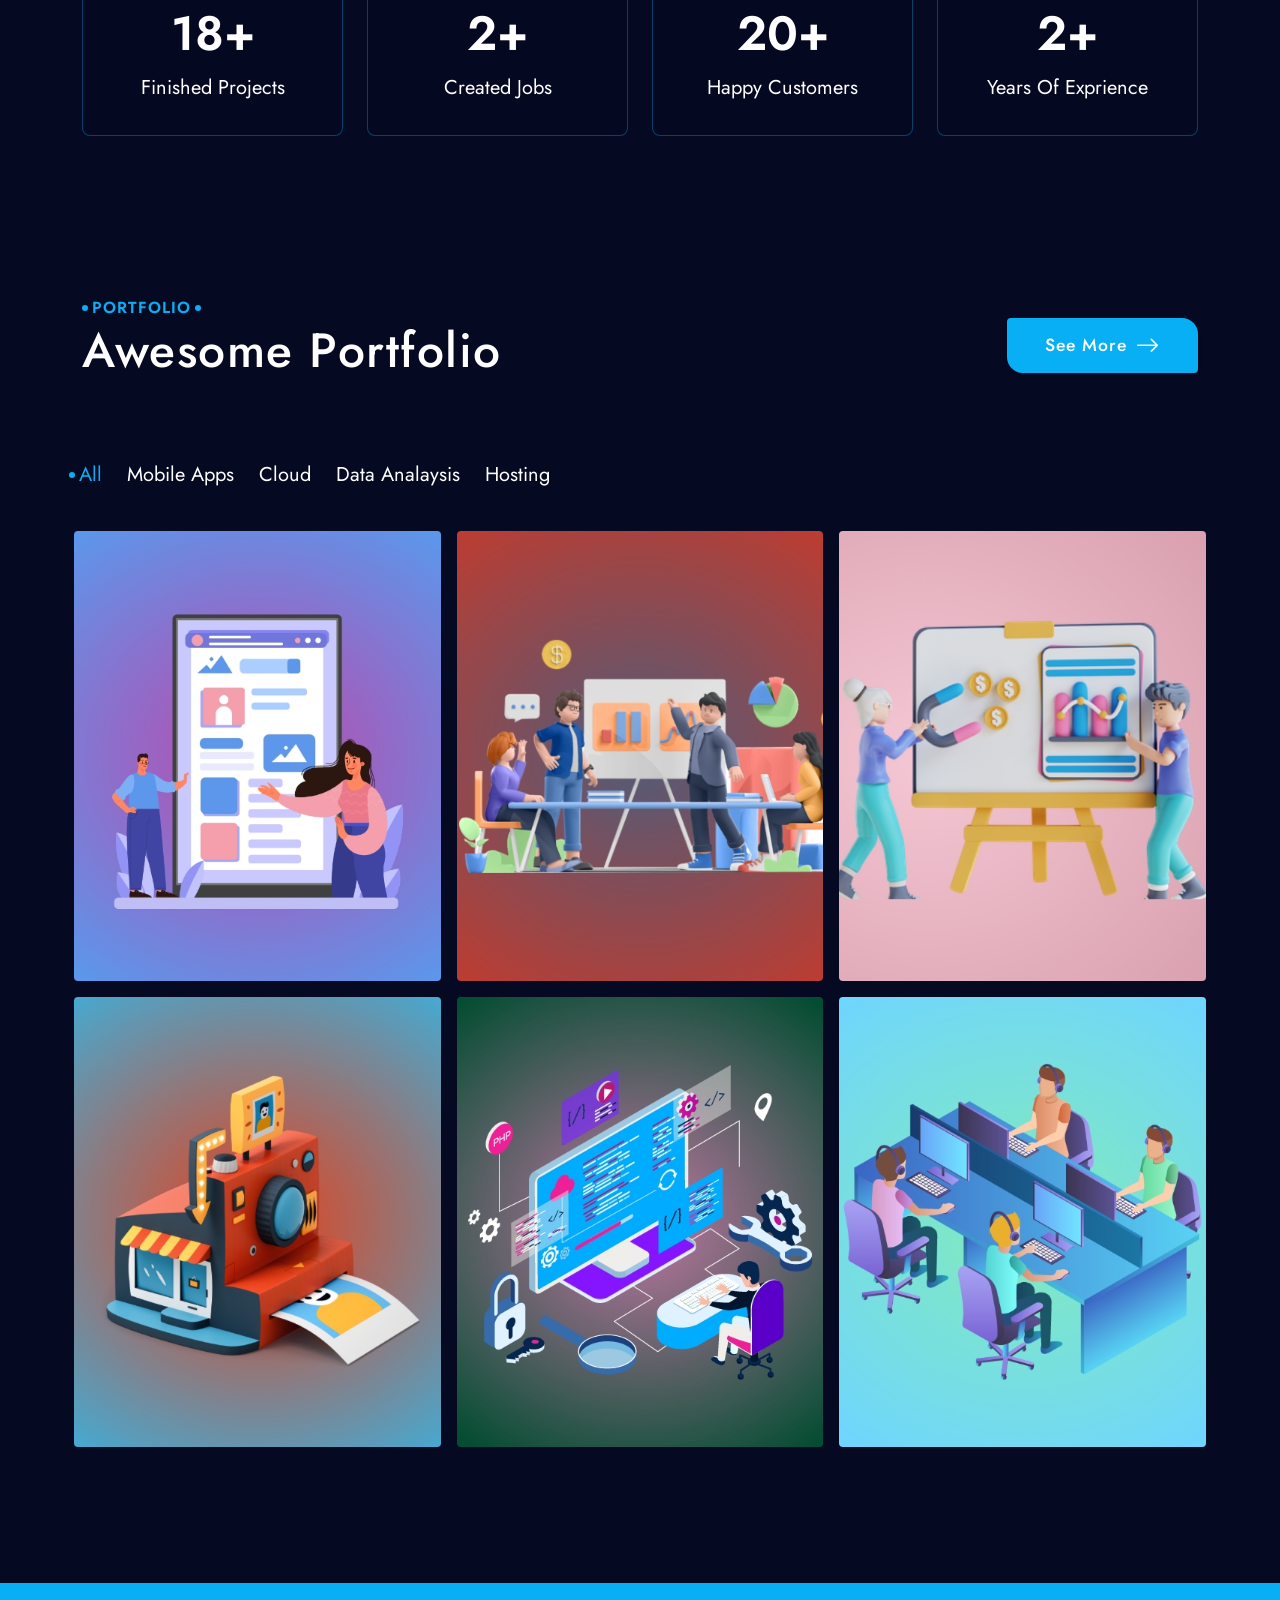
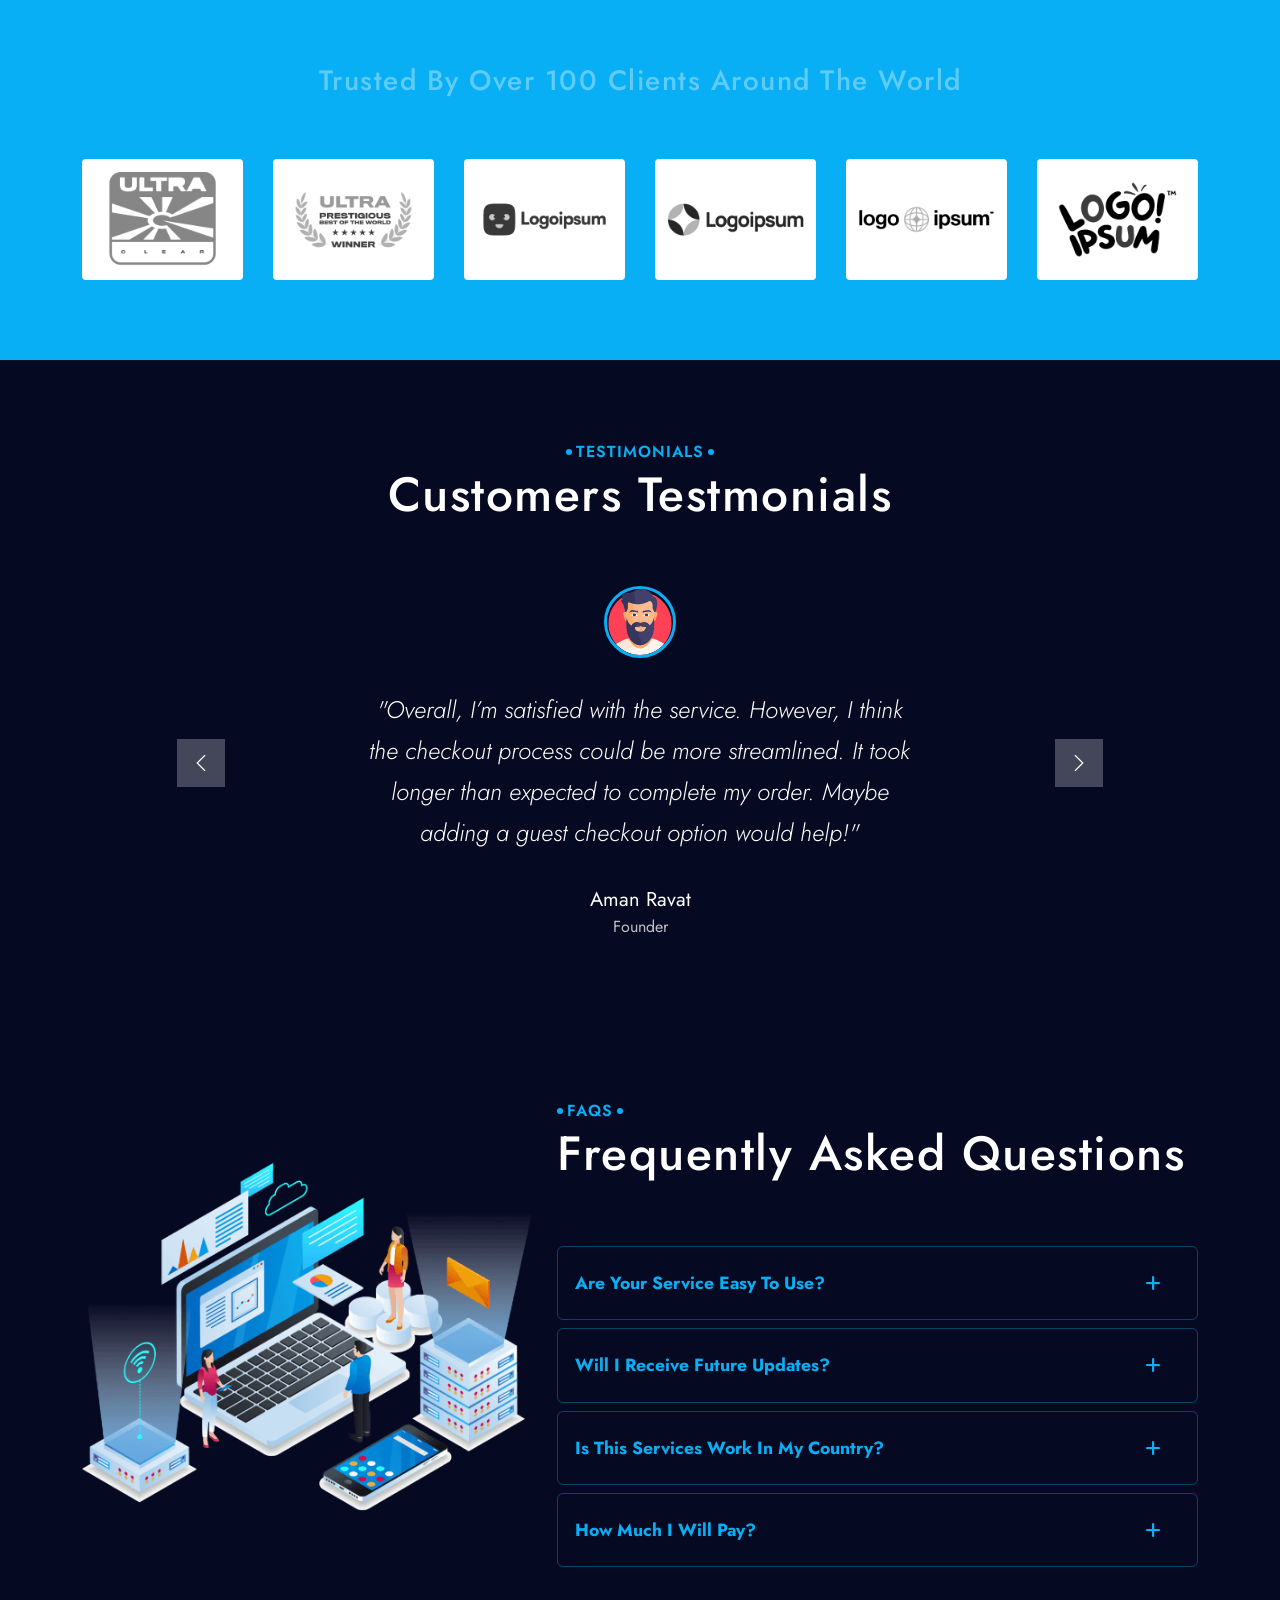
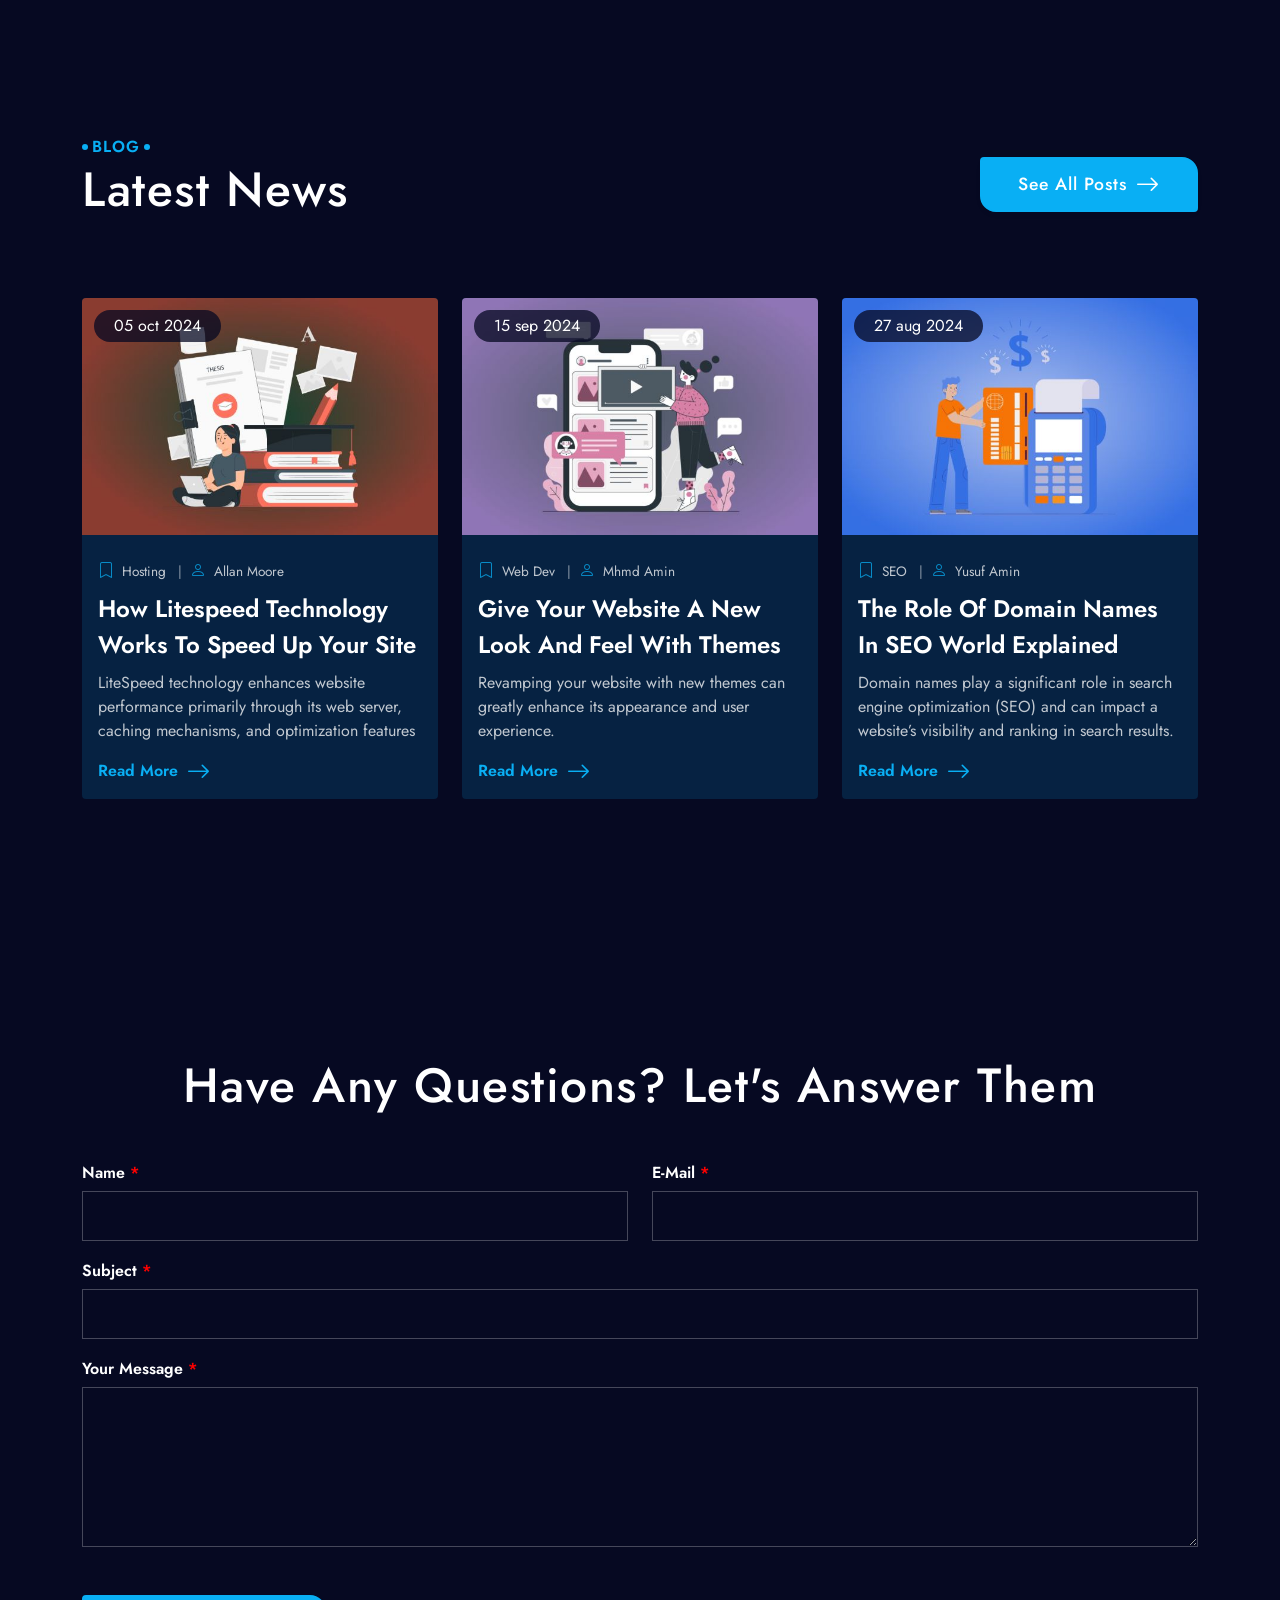
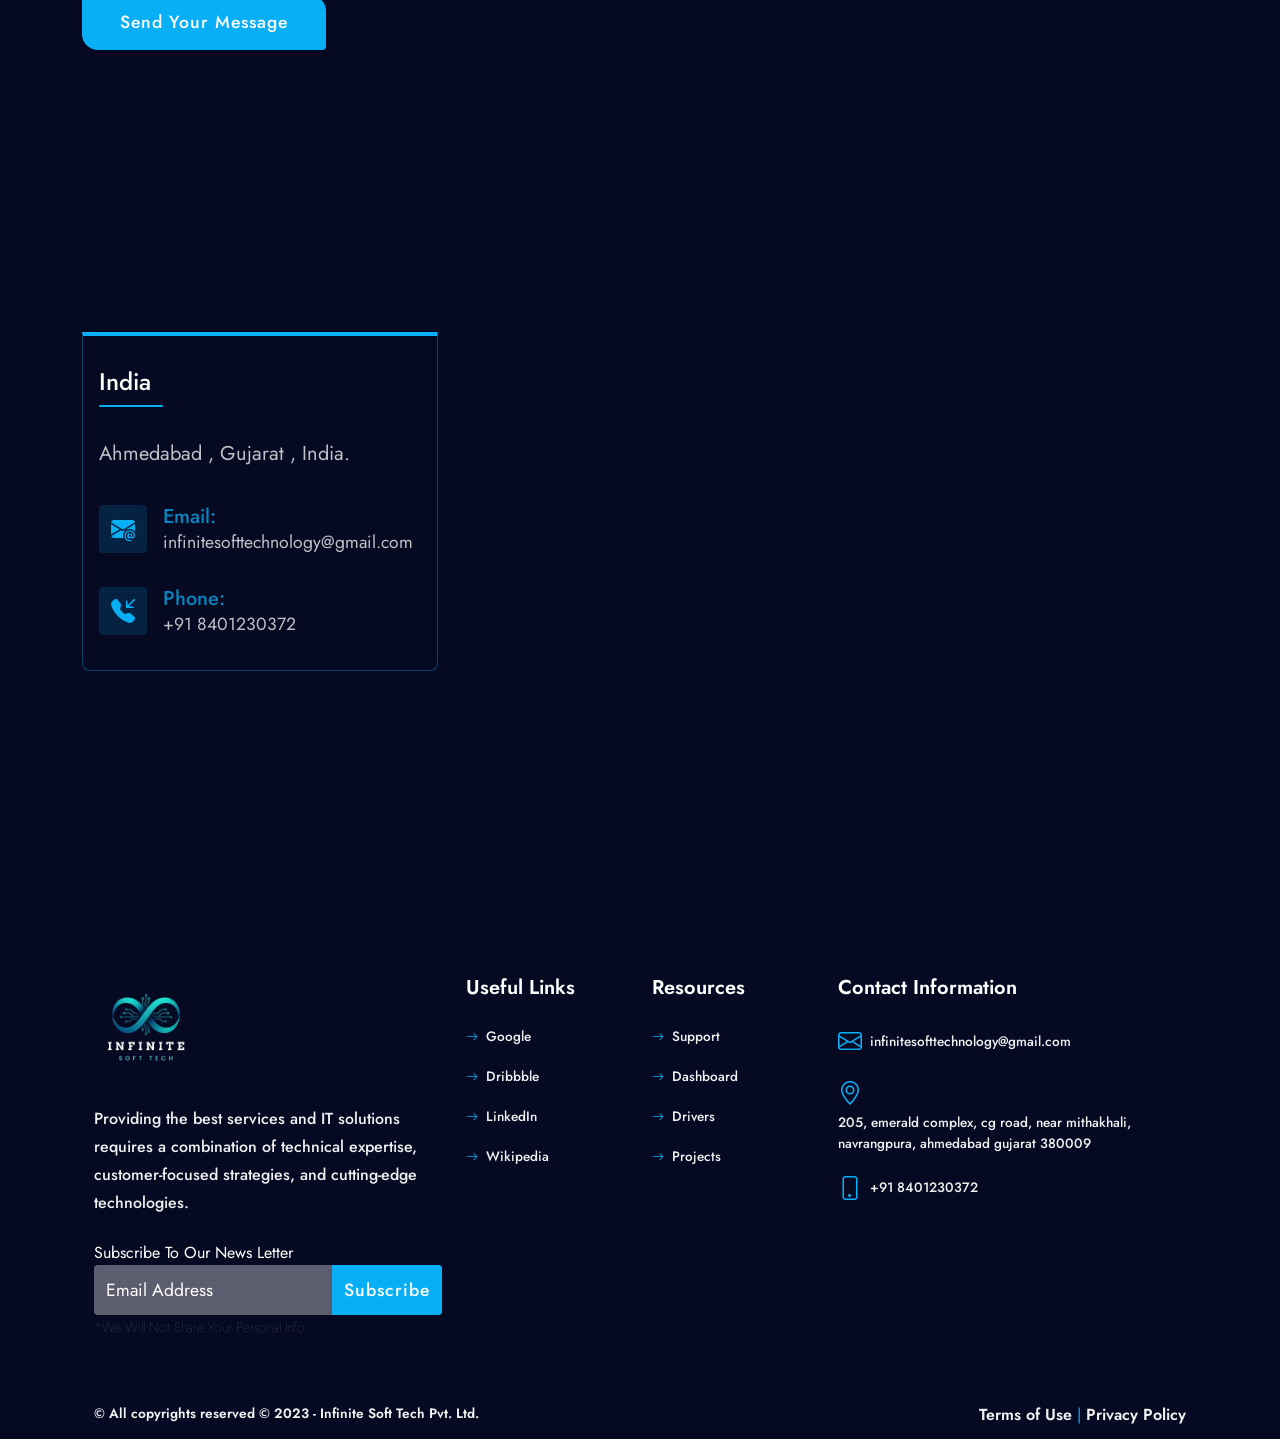
==== commit de6a62fa: "Update favicon link in index.html" ====
--- a/index.html
+++ b/index.html
@@ -2,6 +2,7 @@
 <html lang="zxx">
   <head>
     <meta charset="UTF-8">
+   
 
     <meta name="google-adsense-account" content="ca-pub-5197705462446046">
     <meta name="viewport" content="width=device-width, initial-scale=1.0">
@@ -15,7 +16,7 @@
      crossorigin="anonymous"></script>
 
         <!-- fav icon -->
-        <link rel="icon" href="assets/images/logo/imagee.png">
+        <link rel="icon" href="assets/images/logo/Logo.png">
         
         <!-- bootstarp -->
         <link rel="stylesheet" href="css/vendors/bootstrap.min.css">
